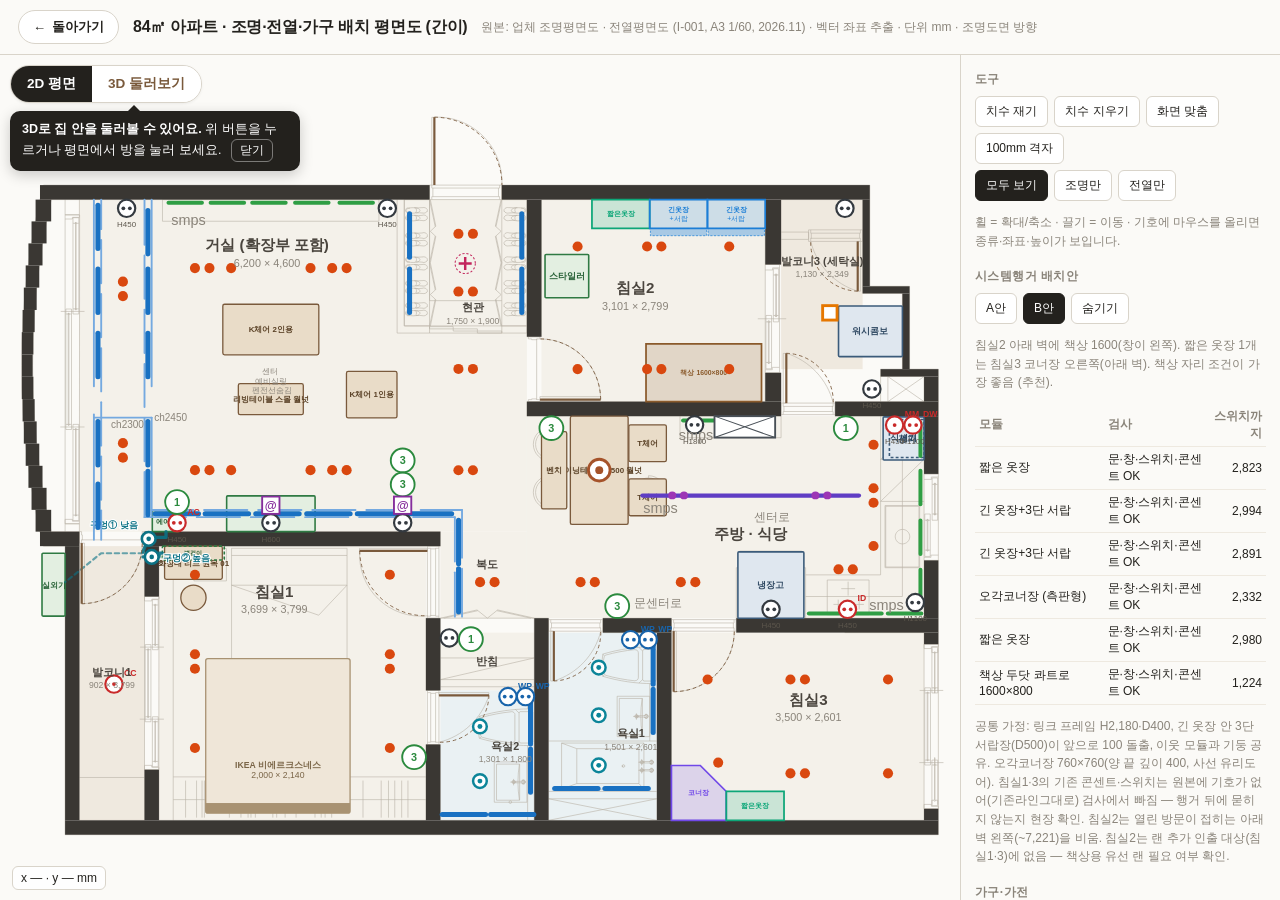
==== plan.html @ dcdd3ede "Add 3D view to the floor plan with clear entry points TEST=npm test on dev (131/131); headless deskt" ====
<!doctype html>
<html lang="ko">
<head>
<meta charset="utf-8">
<meta name="viewport" content="width=device-width,initial-scale=1">
<meta name="robots" content="noindex, nofollow, noarchive">
<title>84㎡ 아파트 · 조명·전열·가구 배치 평면도</title>
<style>
  :root{
    --ink:#23211d; --wall:#3a3733; --paper:#fbfaf7; --line:#d9d4ca; --muted:#8a847a;
    --oak:#7a5a3c; --accent:#c4562b;
    --c-DL51:#d9480f; --c-T3:#1971c2; --c-COB:#2f9e44; --c-WP75:#0c8599; --c-SPOT:#9c36b5;
    --c-RAIL:#5f3dc4; --c-D200:#e67700; --c-SENSOR:#c2255c; --c-PEND:#a5532a; --c-COVE:#74a9e0;
    --e-STD:#343a40; --e-DED:#c92a2a; --e-WP:#1864ab; --e-SW:#2b8a3e; --e-LAN:#862e9c; --e-PANEL:#495057;
  }
  *{box-sizing:border-box}
  html,body{margin:0;height:100%;background:var(--paper);color:var(--ink);
    font-family:-apple-system,BlinkMacSystemFont,"Apple SD Gothic Neo","Malgun Gothic","Noto Sans KR",sans-serif}
  .app{display:grid;grid-template-columns:1fr 320px;height:100vh}
  header{grid-column:1/-1;display:flex;align-items:baseline;gap:14px;padding:10px 18px;border-bottom:1px solid var(--line)}
  header h1{font-size:16px;margin:0;font-weight:700;letter-spacing:-.2px}
  header{align-items:center}
  .back-btn{flex:none;display:inline-flex;align-items:center;gap:6px;padding:7px 14px;border:1px solid var(--line);border-radius:999px;background:#fff;color:var(--ink);font-size:13px;font-weight:600;text-decoration:none;white-space:nowrap}
  .back-btn:hover,.back-btn:focus-visible{border-color:var(--oak);color:var(--oak)}
  header .sub{font-size:12px;color:var(--muted)}
  .app{grid-template-rows:auto 1fr}
  #stage{position:relative;overflow:hidden;cursor:grab;background:
    linear-gradient(var(--paper),var(--paper)) padding-box}
  #stage.measuring{cursor:crosshair}
  #stage.dragging{cursor:grabbing}
  svg{width:100%;height:100%;display:block;user-select:none}
  aside{border-left:1px solid var(--line);overflow:auto;padding:12px 14px 40px;font-size:13px}
  aside h2{font-size:12px;font-weight:700;color:var(--muted);letter-spacing:.4px;margin:18px 0 8px;text-transform:uppercase}
  aside h2:first-child{margin-top:4px}
  .row{display:flex;align-items:center;gap:8px;padding:4px 2px;border-radius:6px}
  .row:hover{background:#f1eee8}
  .row label{flex:1;display:flex;align-items:center;gap:8px;cursor:pointer}
  .row .n{font-variant-numeric:tabular-nums;color:var(--muted);font-size:12px}
  .sw{width:22px;height:14px;flex:none}
  .tools{display:flex;flex-wrap:wrap;gap:6px}
  button{font:inherit;font-size:12px;padding:6px 10px;border:1px solid var(--line);background:#fff;border-radius:6px;cursor:pointer;color:var(--ink)}
  button:hover{border-color:#bdb6a9}
  button.on{background:var(--ink);color:#fff;border-color:var(--ink)}
  .readout{position:absolute;left:12px;bottom:10px;font-size:12px;background:#ffffffd9;border:1px solid var(--line);border-radius:6px;padding:4px 8px;font-variant-numeric:tabular-nums;pointer-events:none}
  .tip{position:absolute;pointer-events:none;background:var(--ink);color:#fff;font-size:12px;padding:6px 8px;border-radius:6px;white-space:nowrap;transform:translate(12px,12px);display:none;line-height:1.45}
  table{width:100%;border-collapse:collapse;font-size:12px}
  td,th{padding:4px 4px;border-bottom:1px solid #eee9e0;text-align:left}
  th{color:var(--muted);font-weight:600}
  td.num,th.num{text-align:right;font-variant-numeric:tabular-nums}
  .warn{color:var(--accent)}
  .note{font-size:12px;color:var(--muted);line-height:1.55}
  aside a{color:var(--ink)}
  .room-row{cursor:pointer}
  .room-row.sel{background:#efe7dc}
  #roomInfo{font-size:12px;line-height:1.6;margin-top:6px}
  /* 2D / 3D 전환 */
  .stagebar{position:absolute;top:10px;left:10px;z-index:4;display:flex;gap:0;border:1px solid var(--line);border-radius:999px;overflow:hidden;background:#fff;box-shadow:0 1px 3px #0000000f}
  .stagebar button{border:0;border-radius:0;padding:9px 16px;font-size:13.5px;font-weight:700;background:#fff}
  .stagebar #m3d:not(.on){color:var(--oak)}
  .hint3d{position:absolute;top:56px;left:10px;z-index:4;max-width:290px;background:var(--ink);color:#fff;font-size:12.5px;line-height:1.5;padding:9px 12px;border-radius:10px;box-shadow:0 4px 14px #0003}
  .hint3d::before{content:'';position:absolute;top:-6px;left:118px;border:6px solid transparent;border-top:0;border-bottom-color:var(--ink)}
  .hint3d button{margin-left:6px;padding:2px 8px;font-size:11.5px;background:transparent;color:#fff;border-color:#ffffff66}
  .roomgo{position:absolute;z-index:4;transform:translate(-50%,-115%)}
  .roomgo button{padding:8px 14px;border-radius:999px;font-size:13px;font-weight:700;background:var(--ink);color:#fff;border-color:var(--ink);box-shadow:0 4px 12px #0003;white-space:nowrap}
  #stage.mode3d .hint3d,#stage.mode3d .roomgo{display:none}
  .stagebar button.on{background:var(--ink);color:#fff}
  #view3d{position:absolute;inset:0;display:none;background:#efece6;z-index:3}
  #stage.mode3d #view3d{display:block}
  #stage.mode3d .readout,#stage.mode3d .tip{display:none}
  #v3canvas{position:absolute;inset:0}
  #v3bar{position:absolute;top:10px;left:120px;right:10px;display:flex;flex-wrap:wrap;gap:5px;z-index:2}
  #v3bar button{border-radius:999px;background:#ffffffe6;font-weight:600}
  #v3bar button.on{background:var(--ink);color:#fff}
  #v3bar .sep{width:1px;background:var(--line);margin:0 3px}
  #v3cap{position:absolute;left:10px;bottom:10px;max-width:min(460px,60%);background:#ffffffe6;border:1px solid var(--line);border-radius:8px;padding:8px 10px;font-size:12px;line-height:1.5;z-index:2}
  #minimap{position:absolute;right:10px;bottom:10px;width:220px;height:166px;background:#fbfaf7f0;border:1px solid var(--line);border-radius:8px;cursor:crosshair;z-index:2;touch-action:none}
  #v3load{position:absolute;inset:0;display:flex;align-items:center;justify-content:center;font-size:14px;color:var(--muted)}
  #view3d.night #v3cap,#view3d.night #minimap{background:#2a2724e6;color:#eee;border-color:#3a3632}
  @media (max-width:820px){ #v3bar{left:10px;top:52px} #minimap{width:150px;height:113px} #v3cap{max-width:calc(100% - 180px)} }
  @media print{
    .app{display:block;height:auto} aside,.readout,.tip{display:none} #stage{height:95vh}
  }
  @media (max-width:820px){ .app{grid-template-columns:1fr;grid-template-rows:auto 62vh auto} aside{border-left:0;border-top:1px solid var(--line)} }
</style>
</head>
<body>
<div class="app">
  <header>
    <a id="backLink" class="back-btn" href="./work.html"><span aria-hidden="true">←</span> 돌아가기</a>
    <h1>84㎡ 아파트 · 조명·전열·가구 배치 평면도 (간이)</h1>
    <span class="sub">원본: 업체 조명평면도 · 전열평면도 (I-001, A3 1/60, 2026.11) · 벡터 좌표 추출 · 단위 mm · 조명도면 방향</span>
  </header>
  <div id="stage">
    <svg id="svg" xmlns="http://www.w3.org/2000/svg"></svg>
    <div class="readout" id="readout">x — · y — mm</div>
    <div class="tip" id="tip"></div>
    <div class="stagebar"><button id="m2d" class="on">2D 평면</button><button id="m3d">3D 둘러보기</button></div>
    <div class="hint3d" id="hint3d" hidden><b>3D로 집 안을 둘러볼 수 있어요.</b> 위 버튼을 누르거나 평면에서 방을 눌러 보세요. <button id="hint3dX" aria-label="안내 닫기">닫기</button></div>
    <div class="roomgo" id="roomGo" hidden></div>
    <div id="view3d"><div id="v3canvas"></div><div id="v3load">3D 모형을 불러오는 중…</div><div id="v3bar"></div><div id="v3cap"></div><canvas id="minimap" title="누르거나 끌면 그 자리 눈높이로 이동"></canvas></div>
  </div>
  <aside>
    <h2>도구</h2>
    <div class="tools">
      <button id="btnMeasure" title="두 점을 클릭하면 거리(mm)를 잽니다. Shift = 수평/수직 고정">치수 재기</button>
      <button id="btnClear">치수 지우기</button>
      <button id="btnFit">화면 맞춤</button>
      <button id="btnGrid">100mm 격자</button>
    </div>
    <div class="tools" style="margin-top:6px">
      <button id="vAll" class="on">모두 보기</button>
      <button id="vLight">조명만</button>
      <button id="vElec">전열만</button>
    </div>
    <p class="note">휠 = 확대/축소 · 끌기 = 이동 · 기호에 마우스를 올리면 종류·좌표·높이가 보입니다.</p>

    <h2>시스템행거 배치안</h2>
    <div class="tools" id="planBtns"></div>
    <p class="note" id="planSummary"></p>
    <table id="planTable"><thead><tr><th>모듈</th><th>검사</th><th class="num">스위치까지</th></tr></thead><tbody></tbody></table>
    <p class="note" id="planNote"></p>

    <h2>가구·가전</h2>
    <div id="objList"></div>
    <table id="appTable"><thead><tr><th>가전 (LG)</th><th class="num">W×D×H</th></tr></thead><tbody></tbody></table>
    <table id="furTable" style="margin-top:8px"><thead><tr><th>가구 (가리모쿠60)</th><th class="num">W×D×H</th></tr></thead><tbody></tbody></table>
    <p class="note" id="objNote"></p>

    <h2>조명 (평면에서 찾은 수)</h2>
    <div id="layerList"></div>

    <h2>전열 (평면에서 찾은 수)</h2>
    <div id="elecList"></div>
    <p class="note" id="elecNote"></p>

    <h2>도면 레이어</h2>
    <div id="baseList"></div>

    <h2>방 (실내 치수)</h2>
    <table id="roomTable"><thead><tr><th>방</th><th class="num">가로×세로</th><th class="num">조명</th><th class="num">콘센트</th></tr></thead><tbody></tbody></table>
    <div id="roomInfo" class="note">방 이름을 누르면 강조하고, 그 방의 조명·전열 목록을 보여줍니다.</div>

    <h2>범례 수량과 대조 · 조명</h2>
    <table id="cmpTable"><thead><tr><th>종류</th><th class="num">평면</th><th class="num">범례</th></tr></thead><tbody></tbody></table>
    <p class="note" id="cmpNote"></p>

    <h2>범례 수량과 대조 · 전열</h2>
    <table id="ecmpTable"><thead><tr><th>종류</th><th class="num">평면</th><th class="num">범례</th></tr></thead><tbody></tbody></table>
    <p class="note" id="ecmpNote"></p>

    <h2>참고</h2>
    <p class="note">
      벽·문·조명 위치는 원본 PDF의 벡터 좌표를 그대로 옮겼습니다(오차 ±10mm 수준).
      방 치수는 벽 안쪽 기준이며 도배·몰딩 두께는 빠져 있습니다. 현장 실측 전 참고용입니다.<br>
      거실 왼쪽 곡선은 기존 발코니 외곽선이고, 그 안쪽 직선이 11/6 교체한 일직선 이중창입니다.
      거실 창 쪽 두 겹 선은 커튼박스·간접조명 라인입니다.
    </p>
  </aside>
</div>

<script>
const DATA = {"walls":[[5852,-201,5098,201],[-546,-201,5397,201],[-607,0,216,302],[-663,302,208,305],[9502,0,219,899],[-706,607,195,305],[10851,0,99,1201],[-744,912,188,307],[10851,1201,650,99],[-770,1219,178,310],[-787,1529,167,307],[6200,0,201,1900],[-798,1836,160,310],[11402,1300,99,1049],[11100,2349,800,102],[-798,2146,150,308],[-798,2454,160,310],[11702,2451,198,348],[9502,2400,219,399],[10470,2799,1430,201],[6200,2799,3521,201],[-787,2764,167,309],[-770,3073,178,308],[-744,3381,188,307],[11702,3000,198,800],[-706,3688,195,305],[-663,3993,208,305],[-607,4298,216,302],[902,4600,4099,201],[-546,4600,546,201],[902,4801,200,698],[11702,4999,198,800],[9101,5799,2799,200],[7252,5799,950,200],[11702,5999,198,160],[4801,5799,200,1001],[11702,8440,198,160],[8001,5999,201,2601],[6302,5799,198,2801],[4801,7549,200,1051],[902,7899,200,701],[-198,4801,198,3799],[-198,8600,12098,199]],"doors":[{"hinge":[4918,-202],"p0":[5854,-202],"p3":[4918,-1142],"r":938,"leaf":[4918,-1142]},{"hinge":[6382,2770],"p0":[7221,2770],"p3":[6382,1930],"r":840,"leaf":[7221,2770]},{"hinge":[4821,4867],"p0":[3883,4867],"p3":[4821,5766],"r":918,"leaf":[3883,4867]},{"hinge":[8233,5978],"p0":[8233,6817],"p3":[9073,5978],"r":840,"leaf":[8233,6817]},{"hinge":[6573,5979],"p0":[6573,6669],"p3":[7223,5979],"r":670,"leaf":[6573,6669]},{"hinge":[4983,6868],"p0":[4983,7518],"p3":[5674,6868],"r":670,"leaf":[5674,6868]},{"hinge":[9794,2820],"p0":[10444,2820],"p3":[9794,2129],"r":670,"leaf":[9794,2129]},{"hinge":[32,4759],"p0":[32,5598],"p3":[871,4759],"r":839,"leaf":[32,5598]},{"hinge":[10783,579],"p0":[10132,579],"p3":[10783,1269],"r":670,"leaf":[10783,1269]}],"fixtures":[{"t":"T3","x":257,"y":4241,"o":"V","len":671,"room":"거실 (확장부 포함)"},{"t":"T3","x":257,"y":3375,"o":"V","len":671,"room":"거실 (확장부 포함)"},{"t":"T3","x":257,"y":2153,"o":"V","len":671,"room":"거실 (확장부 포함)"},{"t":"T3","x":257,"y":1262,"o":"V","len":671,"room":"거실 (확장부 포함)"},{"t":"T3","x":257,"y":378,"o":"V","len":671,"room":"거실 (확장부 포함)"},{"t":"COB","x":2626,"y":43,"o":"H","len":519,"room":"거실 (확장부 포함)"},{"t":"COB","x":3220,"y":43,"o":"H","len":519,"room":"거실 (확장부 포함)"},{"t":"COB","x":3835,"y":43,"o":"H","len":519,"room":"거실 (확장부 포함)"},{"t":"T3","x":4574,"y":1262,"o":"V","len":671,"room":"현관"},{"t":"T3","x":4574,"y":497,"o":"V","len":671,"room":"현관"},{"t":"T3","x":6129,"y":1262,"o":"V","len":671,"room":"현관"},{"t":"T3","x":6129,"y":497,"o":"V","len":671,"room":"현관"},{"t":"DL51","x":5452,"y":1274,"o":"","len":0,"room":"현관"},{"t":"DL51","x":5251,"y":1274,"o":"","len":0,"room":"현관"},{"t":"DL51","x":5452,"y":474,"o":"","len":0,"room":"현관"},{"t":"DL51","x":5251,"y":474,"o":"","len":0,"room":"현관"},{"t":"PEND","x":7202,"y":3748,"o":"","len":0,"room":"주방 · 식당"},{"t":"DL51","x":5752,"y":5300,"o":"","len":0,"room":"복도"},{"t":"DL51","x":5551,"y":5300,"o":"","len":0,"room":"복도"},{"t":"DL51","x":8533,"y":5300,"o":"","len":0,"room":"주방 · 식당"},{"t":"DL51","x":8332,"y":5300,"o":"","len":0,"room":"주방 · 식당"},{"t":"DL51","x":7141,"y":5300,"o":"","len":0,"room":"주방 · 식당"},{"t":"DL51","x":6943,"y":5300,"o":"","len":0,"room":"주방 · 식당"},{"t":"DL51","x":5452,"y":2346,"o":"","len":0,"room":"거실 (확장부 포함)"},{"t":"DL51","x":5251,"y":2346,"o":"","len":0,"room":"거실 (확장부 포함)"},{"t":"COB","x":8595,"y":3060,"o":"H","len":519,"room":"주방 · 식당"},{"t":"COB","x":9303,"y":3060,"o":"H","len":519,"room":"주방 · 식당"},{"t":"D200","x":10397,"y":1569,"o":"","len":0,"room":"발코니3 (세탁실)"},{"t":"COB","x":11652,"y":3988,"o":"V","len":519,"room":"주방 · 식당"},{"t":"COB","x":11652,"y":3320,"o":"V","len":519,"room":"주방 · 식당"},{"t":"COB","x":11652,"y":4677,"o":"V","len":519,"room":"주방 · 식당"},{"t":"COB","x":11652,"y":5359,"o":"V","len":519,"room":"주방 · 식당"},{"t":"COB","x":10338,"y":5735,"o":"H","len":519,"room":"주방 · 식당"},{"t":"COB","x":10883,"y":5735,"o":"H","len":519,"room":"주방 · 식당"},{"t":"COB","x":11432,"y":5735,"o":"H","len":519,"room":"주방 · 식당"},{"t":"SPOT","x":8213,"y":4098,"o":"","len":0,"room":"주방 · 식당"},{"t":"SPOT","x":8376,"y":4098,"o":"","len":0,"room":"주방 · 식당"},{"t":"SPOT","x":10197,"y":4098,"o":"","len":0,"room":"주방 · 식당"},{"t":"SPOT","x":10362,"y":4098,"o":"","len":0,"room":"주방 · 식당"},{"t":"DL51","x":11002,"y":4799,"o":"","len":0,"room":"주방 · 식당"},{"t":"DL51","x":11002,"y":4200,"o":"","len":0,"room":"주방 · 식당"},{"t":"DL51","x":11002,"y":3999,"o":"","len":0,"room":"주방 · 식당"},{"t":"DL51","x":11002,"y":3397,"o":"","len":0,"room":"주방 · 식당"},{"t":"DL51","x":10715,"y":5122,"o":"","len":0,"room":"주방 · 식당"},{"t":"DL51","x":10517,"y":5122,"o":"","len":0,"room":"주방 · 식당"},{"t":"SENSOR","x":5345,"y":885,"o":"","len":0,"room":"현관"},{"t":"DL51","x":5452,"y":3749,"o":"","len":0,"room":"거실 (확장부 포함)"},{"t":"DL51","x":5251,"y":3749,"o":"","len":0,"room":"거실 (확장부 포함)"},{"t":"DL51","x":6902,"y":649,"o":"","len":0,"room":"침실2"},{"t":"DL51","x":1601,"y":5198,"o":"","len":0,"room":"침실1"},{"t":"WP75","x":7195,"y":6483,"o":"","len":0,"room":"욕실1"},{"t":"WP75","x":7195,"y":7144,"o":"","len":0,"room":"욕실1"},{"t":"WP75","x":7195,"y":7838,"o":"","len":0,"room":"욕실1"},{"t":"T3","x":7949,"y":7083,"o":"V","len":671,"room":"욕실1"},{"t":"T3","x":7949,"y":6415,"o":"V","len":669,"room":"욕실1"},{"t":"T3","x":6885,"y":8158,"o":"H","len":671,"room":"욕실1"},{"t":"T3","x":7581,"y":8158,"o":"H","len":671,"room":"욕실1"},{"t":"T3","x":5327,"y":8519,"o":"H","len":671,"room":"욕실2"},{"t":"T3","x":5996,"y":8519,"o":"H","len":669,"room":"욕실2"},{"t":"WP75","x":5549,"y":7299,"o":"","len":0,"room":"욕실2"},{"t":"WP75","x":5549,"y":8056,"o":"","len":0,"room":"욕실2"},{"t":"T3","x":6250,"y":7911,"o":"V","len":671,"room":"욕실2"},{"t":"T3","x":6250,"y":7241,"o":"V","len":671,"room":"욕실2"},{"t":"DL51","x":1601,"y":7598,"o":"","len":0,"room":"침실1"},{"t":"DL51","x":1601,"y":6499,"o":"","len":0,"room":"침실1"},{"t":"DL51","x":1601,"y":6298,"o":"","len":0,"room":"침실1"},{"t":"DL51","x":4301,"y":6499,"o":"","len":0,"room":"침실1"},{"t":"DL51","x":4301,"y":6298,"o":"","len":0,"room":"침실1"},{"t":"DL51","x":4301,"y":5198,"o":"","len":0,"room":"침실1"},{"t":"DL51","x":4301,"y":7598,"o":"","len":0,"room":"침실1"},{"t":"DL51","x":603,"y":3575,"o":"","len":0,"room":"거실 (확장부 포함)"},{"t":"DL51","x":603,"y":3374,"o":"","len":0,"room":"거실 (확장부 포함)"},{"t":"DL51","x":603,"y":1137,"o":"","len":0,"room":"거실 (확장부 포함)"},{"t":"DL51","x":603,"y":1337,"o":"","len":0,"room":"거실 (확장부 포함)"},{"t":"T3","x":949,"y":3375,"o":"V","len":671,"room":"거실 (확장부 포함)"},{"t":"T3","x":949,"y":2153,"o":"V","len":671,"room":"거실 (확장부 포함)"},{"t":"T3","x":949,"y":1262,"o":"V","len":671,"room":"거실 (확장부 포함)"},{"t":"T3","x":2744,"y":4351,"o":"H","len":671,"room":"거실 (확장부 포함)"},{"t":"T3","x":3450,"y":4351,"o":"H","len":671,"room":"거실 (확장부 포함)"},{"t":"T3","x":2043,"y":4351,"o":"H","len":671,"room":"거실 (확장부 포함)"},{"t":"T3","x":1350,"y":4351,"o":"H","len":671,"room":"거실 (확장부 포함)"},{"t":"T3","x":4151,"y":4351,"o":"H","len":671,"room":"거실 (확장부 포함)"},{"t":"T3","x":4858,"y":4351,"o":"H","len":669,"room":"거실 (확장부 포함)"},{"t":"T3","x":5253,"y":5414,"o":"V","len":669,"room":"복도"},{"t":"T3","x":5253,"y":4744,"o":"V","len":671,"room":"복도"},{"t":"T3","x":949,"y":451,"o":"V","len":671,"room":"거실 (확장부 포함)"},{"t":"T3","x":949,"y":4065,"o":"V","len":669,"room":"거실 (확장부 포함)"},{"t":"DL51","x":1802,"y":3748,"o":"","len":0,"room":"거실 (확장부 포함)"},{"t":"DL51","x":9003,"y":649,"o":"","len":0,"room":"침실2"},{"t":"DL51","x":8063,"y":649,"o":"","len":0,"room":"침실2"},{"t":"DL51","x":7865,"y":649,"o":"","len":0,"room":"침실2"},{"t":"DL51","x":6902,"y":2348,"o":"","len":0,"room":"침실2"},{"t":"DL51","x":9003,"y":2348,"o":"","len":0,"room":"침실2"},{"t":"DL51","x":8063,"y":2348,"o":"","len":0,"room":"침실2"},{"t":"DL51","x":7865,"y":2348,"o":"","len":0,"room":"침실2"},{"t":"COB","x":2050,"y":43,"o":"H","len":519,"room":"거실 (확장부 포함)"},{"t":"COB","x":1466,"y":43,"o":"H","len":519,"room":"거실 (확장부 포함)"},{"t":"DL51","x":11203,"y":6648,"o":"","len":0,"room":"침실3"},{"t":"DL51","x":10052,"y":6648,"o":"","len":0,"room":"침실3"},{"t":"DL51","x":9851,"y":6648,"o":"","len":0,"room":"침실3"},{"t":"DL51","x":11203,"y":7949,"o":"","len":0,"room":"침실3"},{"t":"DL51","x":10052,"y":7949,"o":"","len":0,"room":"침실3"},{"t":"DL51","x":9851,"y":7949,"o":"","len":0,"room":"침실3"},{"t":"DL51","x":8703,"y":6648,"o":"","len":0,"room":"침실3"},{"t":"DL51","x":8850,"y":7800,"o":"","len":0,"memo":"코너장(H2,180)이 빛을 가려 업체가 앞으로 빼기로 함 (11/10). 원래 위치 x 8,703 · y 7,949, 새 위치는 대략","room":"침실3"},{"t":"DL51","x":2102,"y":3748,"o":"","len":0,"room":"거실 (확장부 포함)"},{"t":"DL51","x":1601,"y":3748,"o":"","len":0,"room":"거실 (확장부 포함)"},{"t":"DL51","x":3502,"y":3748,"o":"","len":0,"room":"거실 (확장부 포함)"},{"t":"DL51","x":3202,"y":3748,"o":"","len":0,"room":"거실 (확장부 포함)"},{"t":"DL51","x":3702,"y":3748,"o":"","len":0,"room":"거실 (확장부 포함)"},{"t":"DL51","x":1802,"y":949,"o":"","len":0,"room":"거실 (확장부 포함)"},{"t":"DL51","x":2102,"y":949,"o":"","len":0,"room":"거실 (확장부 포함)"},{"t":"DL51","x":1601,"y":949,"o":"","len":0,"room":"거실 (확장부 포함)"},{"t":"DL51","x":3502,"y":949,"o":"","len":0,"room":"거실 (확장부 포함)"},{"t":"DL51","x":3202,"y":949,"o":"","len":0,"room":"거실 (확장부 포함)"},{"t":"DL51","x":3702,"y":949,"o":"","len":0,"room":"거실 (확장부 포함)"}],"lines72":[[201,0,201,2586],[201,2977,201,4714],[302,0,302,409],[302,559,302,1158],[302,1308,302,1908],[302,2057,302,2657],[302,2807,302,3409],[302,3559,302,4158],[302,4308,302,4714],[10800,4125,7800,4125],[10800,4074,7800,4074],[5202,4399,4625,4399],[4475,4399,3876,4399],[3726,4399,3127,4399],[2977,4399,2375,4399],[2225,4399,1626,4399],[1476,4399,902,4399],[5301,4300,4727,4300],[4577,4300,3975,4300],[3825,4300,3226,4300],[3076,4300,2476,4300],[2327,4300,1727,4300],[1577,4300,1001,4300],[5202,4399,5202,5014],[5202,5164,5202,5778],[5301,4300,5301,4963],[5301,5113,5301,5778],[902,4399,902,3774],[902,3625,902,3025],[902,2875,902,2276],[902,2126,902,1524],[902,1374,902,775],[902,625,902,0],[1001,4399,1001,3020],[1001,2586,1001,0],[201,3020,1001,3020]],"ref":["M4851 1400L5852 1400","M10950 0L9721 0","M9502 0L6401 0","M6200 0L5852 0","M4851 0L-546 0","M0 211L-198 211","M10102 450L9721 450","M10102 551L9721 551","M11501 1201L10950 1201","M10950 -201L5852 -201","M4851 -201L-498 -201","M5001 4600L902 4600","M0 4600L-546 4600","M0 4491L-198 4491","M5001 4801L1102 4801","M0 4801L-498 4801","M4801 5799L5001 5799","M11702 5799L9101 5799","M11402 5499L10061 5499","M11100 5199L10061 5199","M10061 5100L9101 5100","M10008 4869L9149 4869","M10940 5270L10361 5270","M10940 5751L10361 5751","M8202 5799L7252 5799","M6500 5799L6302 5799","M11702 5999L10602 5999","M11702 6159L11900 6159","M8001 5999L7252 5999","M11702 8600L8202 8600","M8001 8600L6500 8600","M6302 8600L5001 8600","M4801 8600L1102 8600","M4801 7998L1300 7998","M902 8600L0 8600","M11702 8440L11900 8440","M8001 8301L6500 8301","M8001 8199L6500 8199","M7821 8169L6680 8169","M8001 7501L6500 7501","M7821 7529L6680 7529","M6302 6650L5001 6650","M6302 6350L5001 6350","M6302 6749L5001 6749","M9502 2400L9721 2400","M9502 899L9721 899","M11702 2799L10470 2799","M9502 2799L6200 2799","M6401 1900L6200 1900","M11702 3000L10470 3000","M11702 3599L11100 3599","M11702 4181L11100 4181","M11641 4239L11161 4239","M11631 4249L11171 4249","M11641 5100L11161 5100","M11631 5090L11171 5090","M11702 3800L11900 3800","M11702 4999L11900 4999","M9721 3000L6200 3000","M7602 4501L6802 4501","M9721 3299L8321 3299","M11702 2451L11100 2451","M11900 2349L11100 2349","M11402 1300L10851 1300","M11900 8799L-198 8799M-198 8799L-198 4801","M0 4600L0 8600","M0 0L0 211","M0 4491L0 4600","M1102 4801L1102 5499","M1300 4801L1300 8600","M1102 7899L1102 8600","M-198 0L-198 211","M902 4600L902 5499","M902 7899L902 8600","M4801 5799L4801 6800","M4801 7549L4801 8600","M5001 4600L5001 4801","M5001 5799L5001 6800","M5001 7549L5001 8600","M6302 5799L6302 8600","M6210 6749L6210 7056","M6210 7564L6210 8600","M6500 5799L6500 8600","M6680 7529L6680 8169","M7252 5799L7252 5999","M8001 5999L8001 8600","M7821 7529L7821 8169","M7902 5999L7902 6198","M7902 6706L7902 7501","M8202 5799L8202 8600","M9101 5799L9101 5999","M11702 2451L11702 2799","M11702 3000L11702 3800","M11402 3000L11402 5499","M11702 4999L11702 5799","M11100 3000L11100 5199","M11161 4239L11161 5100","M11171 4249L11171 5090","M11641 4239L11641 5100","M11631 4249L11631 5090","M11702 5999L11702 6159","M11702 8440L11702 8600","M11900 2349L11900 3800","M11900 4999L11900 6159","M11900 8440L11900 8799","M11100 2349L11100 2451","M10851 1300L10851 0","M10950 1201L10950 0","M9721 0L9721 899","M9721 2400L9721 3000","M10470 2799L10470 3000","M6200 0L6200 1900","M6200 2799L6200 3000","M6401 0L6401 1900","M9502 0L9502 899","M9502 2400L9502 2799","M-498 -201L-569 107M-569 107L-630 417M-630 417L-681 729M-681 729L-724 1041M-724 1041L-757 1354M-757 1354L-780 1669M-780 1669L-795 1984M-795 1984L-798 2301M-798 2301L-795 2616M-795 2616L-780 2931M-780 2931L-757 3246M-757 3246L-724 3559M-724 3559L-681 3871M-681 3871L-630 4183M-630 4183L-569 4493M-569 4493L-498 4801","M-391 0L-460 325M-460 325L-518 650M-518 650L-564 978M-564 978L-602 1308M-602 1308L-627 1638M-627 1638L-643 1968M-643 1968L-648 2301M-648 2301L-643 2631M-643 2631L-627 2962M-627 2962L-602 3292M-602 3292L-564 3622M-564 3622L-518 3950M-518 3950L-460 4275M-460 4275L-391 4600","M11501 2349L11501 1201","M11402 2349L11402 1300","M10950 0L10950 -201","M5001 6800L4801 6800","M5001 7549L4801 7549","M1102 5499L902 5499","M1102 7899L902 7899","M5852 -201L5852 0","M4851 -201L4851 0M4851 0L4851 1400","M4501 0L4501 1750","M4402 0L4402 1849","M4851 -201L4882 -201M4882 -201L4882 -160M4882 -160L4897 -160M4897 -160L4897 -41M4897 -41L4882 -41M4882 -41L4882 0M4882 0L4851 0M4851 0L4851 -201","M5852 -201L5822 -201M5822 -201L5822 -160M5822 -160L5806 -160M5806 -160L5806 -41M5806 -41L5822 -41M5822 -41L5822 0M5822 0L5852 0M5852 0L5852 -201","M4897 -41L5806 -41","M4897 -160L5806 -160","M4915 -201L5822 -201","M4882 0L5822 0","M4882 -1140L4915 -1140L4915 -201L4882 -201Z","M5854 -202C5866 -454 5772 -700 5594 -879M5594 -879C5416 -1058 5171 -1154 4918 -1142","M6335 1930L6335 2771","M7221 2771L7221 2730L6380 2730L6380 2771Z","M7221 2770C7221 2306 6845 1930 6382 1930","M6220 2799L6380 2799M6380 2799L6380 2771M6380 2771L6335 2771M6335 2771L6335 2761M6335 2761L6266 2761M6266 2761L6266 2771M6266 2771L6220 2771M6220 2771L6220 2799","M6220 1900L6380 1900M6380 1900L6380 1930M6380 1930L6335 1930M6335 1930L6335 1941M6335 1941L6266 1941M6266 1941L6266 1930M6266 1930L6220 1930M6220 1930L6220 1900","M4867 5771L4867 4839","M3881 4831L3881 4869L4821 4869L4821 4831Z","M3883 4867C3867 5117 3962 5362 4143 5535M4143 5535C4324 5708 4572 5793 4821 5766","M4981 4801L4821 4801M4821 4801L4821 4831M4821 4831L4867 4831M4867 4831L4867 4839M4867 4839L4935 4839M4935 4839L4935 4831M4935 4831L4981 4831M4981 4831L4981 4801","M4981 5799L4821 5799M4821 5799L4821 5771M4821 5771L4867 5771M4867 5771L4867 5761M4867 5761L4935 5761M4935 5761L4935 5771M4935 5771L4981 5771M4981 5771L4981 5799","M4935 4834L4935 5761","M4981 4831L4981 5771","M4821 4831L4821 5771","M9070 5933L8232 5933","M8232 6820L8270 6820L8270 5979L8232 5979Z","M8233 6817C8697 6817 9073 6442 9073 5978","M8202 5819L8202 5979M8202 5979L8232 5979M8232 5979L8232 5933M8232 5933L8240 5933M8240 5933L8240 5865M8240 5865L8232 5865M8232 5865L8232 5819M8232 5819L8202 5819","M9101 5819L9101 5979M9101 5979L9070 5979M9070 5979L9070 5933M9070 5933L9060 5933M9060 5933L9060 5865M9060 5865L9070 5865M9070 5865L9070 5819M9070 5819L9101 5819","M9060 5865L8240 5865","M8232 5819L9070 5819","M8232 5979L9070 5979","M7221 5933L6541 5933","M6530 6670L6571 6670L6571 5979L6530 5979Z","M6573 6669C6896 6569 7142 6307 7223 5979","M6500 5819L6500 5979M6500 5979L6530 5979M6530 5979L6530 5933M6530 5933L6541 5933M6541 5933L6541 5865M6541 5865L6530 5865M6530 5865L6530 5819M6530 5819L6500 5819","M7252 5819L7252 5979M7252 5979L7221 5979M7221 5979L7221 5933M7221 5933L7211 5933M7211 5933L7211 5865M7211 5865L7221 5865M7221 5865L7221 5819M7221 5819L7252 5819","M7211 5865L6541 5865","M6530 5819L7221 5819","M6530 5979L7221 5979","M4935 7518L4935 6840","M5672 6830L5672 6871L4981 6871L4981 6830Z","M4983 7518C5311 7437 5573 7190 5674 6868","M4821 6800L4981 6800M4981 6800L4981 6830M4981 6830L4935 6830M4935 6830L4935 6840M4935 6840L4867 6840M4867 6840L4867 6830M4867 6830L4821 6830M4821 6830L4821 6800","M4821 7549L4981 7549M4981 7549L4981 7518M4981 7518L4935 7518M4935 7518L4935 7511M4935 7511L4867 7511M4867 7511L4867 7518M4867 7518L4821 7518M4821 7518L4821 7549","M4867 7511L4867 6840","M4821 6830L4821 7518","M4981 6830L4981 7518","M10442 2865L9761 2865","M9751 2131L9792 2131L9792 2819L9751 2819Z","M10444 2820C10363 2492 10116 2230 9794 2129","M9721 2979L9721 2819M9721 2819L9751 2819M9751 2819L9751 2865M9751 2865L9761 2865M9761 2865L9761 2936M9761 2936L9751 2936M9751 2936L9751 2979M9751 2979L9721 2979","M10470 2979L10470 2819M10470 2819L10442 2819M10442 2819L10442 2865M10442 2865L10432 2865M10432 2865L10432 2936M10432 2936L10442 2936M10442 2936L10442 2979M10442 2979L10470 2979","M10432 2936L9761 2936","M9751 2979L10442 2979","M9751 2819L10442 2819","M-198 4491L-198 4600","M836 7198L1171 7198","M841 6200L1171 6200","M1092 5616L1092 6170","M1011 5616L1011 6170","M902 5499L902 7899","M1062 6165L1059 6159M1059 6159L1057 6157M1057 6157L1054 6157","M1039 6165L1041 6159M1041 6159L1044 6157M1044 6157L1046 6157","M1039 5616L1041 5624M1041 5624L1044 5624M1044 5624L1046 5624","M1062 5616L1059 5624M1059 5624L1057 5624M1057 5624L1054 5624","M1046 5611L1054 5611","M1092 7234L1092 7783","M1011 7234L1011 7783","M991 6236L991 7165","M912 6236L912 7165","M1102 5499L1100 7899","M1062 7783L1059 7777M1059 7777L1057 7775M1057 7775L1054 7775","M1039 7783L1041 7777M1041 7777L1044 7775M1044 7775L1046 7775","M1039 7234L1041 7239M1041 7239L1044 7242M1044 7242L1046 7242","M1062 7234L1059 7239M1059 7239L1057 7242M1057 7242L1054 7242","M940 7165L942 7158M942 7158L947 7158","M963 7165L960 7158M960 7158L958 7158M958 7158L955 7158","M963 6236L960 6241M960 6241L958 6241M958 6241L955 6243","M940 6236L942 6241M942 6241L947 6243","M902 7899L1100 7899M1100 7899L1100 7864M1100 7864L1003 7864M1003 7864L1003 7838M1003 7838L902 7838M902 7838L902 7899","M1062 7783L1092 7783M1092 7783L1092 7859M1092 7859L1011 7859M1011 7859L1011 7783M1011 7783L1041 7783M1041 7783L1044 7793M1044 7793L1057 7793M1057 7793L1062 7783","M1046 7790L1054 7790L1054 7226L1046 7226Z","M1041 7234L1044 7224M1044 7224L1057 7224M1057 7224L1062 7234M1062 7234L1092 7234M1092 7234L1092 7165M1092 7165L1011 7165M1011 7165L1011 7234M1011 7234L1041 7234","M958 7175L945 7175M945 7175L940 7165M940 7165L912 7165M912 7165L912 7234M912 7234L991 7234M991 7234L991 7165M991 7165L960 7165M960 7165L958 7175","M947 6228L955 6228L955 7170L947 7170Z","M960 6236L991 6236M991 6236L991 6165M991 6165L912 6165M912 6165L912 6236M912 6236L940 6236M940 6236L945 6223M945 6223L958 6223M958 6223L960 6236","M1057 6175L1062 6165M1062 6165L1092 6165M1092 6165L1092 6236M1092 6236L1011 6236M1011 6236L1011 6165M1011 6165L1041 6165M1041 6165L1044 6175M1044 6175L1057 6175","M1046 5611L1046 6175M1046 6175L1054 6175M1054 6175L1054 5611","M1062 5616L1092 5616M1092 5616L1092 5542M1092 5542L1011 5542M1011 5542L1011 5616M1011 5616L1041 5616M1041 5616L1044 5606M1044 5606L1057 5606M1057 5606L1062 5616","M902 5499L1102 5499M1102 5499L1102 5535M1102 5535L1003 5535M1003 5535L1003 5560M1003 5560L998 5560M998 5560L902 5560M902 5560L902 5499","M-264 3150L71 3150","M-259 1549L71 1549","M-8 328L-8 1514","M-89 328L-89 1514","M-198 269L-198 4491","M-38 1514L-41 1509M-41 1509L-43 1509M-43 1509L-46 1506","M-61 1514L-58 1509M-58 1509L-56 1509M-56 1509L-53 1506","M-61 328L-58 333M-58 333L-56 335M-56 335L-53 335","M-38 328L-41 333M-41 333L-43 335M-43 335L-46 335","M-53 320L-46 320","M-8 3185L-8 4371","M-89 3185L-89 4371","M-109 1585L-109 3114","M-188 1585L-188 3114","M3 211L0 4455","M-38 4371L-41 4366M-41 4366L-43 4366M-43 4366L-46 4364","M-61 4371L-58 4366M-58 4366L-56 4366M-56 4366L-53 4364","M-61 3185L-58 3190M-58 3190L-56 3190M-56 3190L-53 3193","M-38 3185L-41 3190M-41 3190L-43 3190M-43 3190L-46 3193","M-160 3114L-157 3109M-157 3109L-155 3106","M-137 3114L-140 3109M-140 3109L-142 3109M-142 3109L-145 3106","M-137 1585L-140 1590M-140 1590L-142 1593M-142 1593L-145 1593","M-160 1585L-157 1590M-157 1590L-157 1593M-157 1593L-155 1593","M-198 4491L0 4491M0 4491L0 4455M0 4455L-97 4455M-97 4455L-97 4430M-97 4430L-198 4430M-198 4430L-198 4491","M-38 4371L-8 4371M-8 4371L-8 4448M-8 4448L-89 4448M-89 4448L-89 4371M-89 4371L-58 4371M-58 4371L-56 4384M-56 4384L-43 4384M-43 4384L-38 4371","M-53 4379L-46 4379L-46 3178L-53 3178Z","M-58 3185L-56 3172M-56 3172L-43 3172M-43 3172L-38 3185M-38 3185L-8 3185M-8 3185L-8 3114M-8 3114L-89 3114M-89 3114L-89 3185M-89 3185L-58 3185","M-142 3127L-155 3127M-155 3127L-160 3114M-160 3114L-188 3114M-188 3114L-188 3185M-188 3185L-109 3185M-109 3185L-109 3114M-109 3114L-140 3114M-140 3114L-142 3127","M-155 1577L-145 1577L-145 3122L-155 3122Z","M-140 1585L-109 1585M-109 1585L-109 1516M-109 1516L-188 1516M-188 1516L-188 1585M-188 1585L-160 1585M-160 1585L-155 1575M-155 1575L-142 1575M-142 1575L-140 1585","M-43 1527L-38 1514M-38 1514L-8 1514M-8 1514L-8 1585M-8 1585L-89 1585M-89 1585L-89 1514M-89 1514L-58 1514M-58 1514L-56 1527M-56 1527L-43 1527","M-53 320L-53 1521M-53 1521L-46 1521M-46 1521L-46 320","M-38 328L-8 328M-8 328L-8 251M-8 251L-89 251M-89 251L-89 328M-89 328L-58 328M-58 328L-56 317M-56 317L-43 317M-43 317L-38 328","M-198 211L0 211M0 211L0 246M0 246L-97 246M-97 246L-97 269M-97 269L-102 269M-102 269L-198 269M-198 269L-198 211","M11636 7800L11971 7800","M11641 6800L11968 6800","M11892 6218L11892 6769","M11811 6218L11811 6769","M11702 6159L11702 8440","M11862 6764L11859 6759M11859 6759L11857 6759M11857 6759L11854 6756","M11839 6764L11841 6759M11841 6759L11844 6759M11844 6759L11847 6756","M11839 6276L11841 6281M11841 6281L11844 6284M11844 6284L11847 6284","M11862 6276L11859 6281M11859 6281L11857 6284M11857 6284L11854 6284","M11847 6271L11854 6271","M11892 7833L11892 8382","M11811 7833L11811 8382","M11791 6835L11791 7765","M11712 6835L11712 7765","M11900 6159L11900 8440","M11862 8321L11859 8316M11859 8316L11857 8316M11857 8316L11854 8313","M11839 8321L11841 8316M11841 8316L11844 8316M11844 8316L11847 8313","M11839 7833L11841 7838M11841 7838L11844 7841M11844 7841L11847 7841","M11862 7833L11859 7838M11859 7838L11857 7841M11857 7841L11854 7841","M11737 7765L11742 7760M11742 7760L11742 7757M11742 7757L11745 7757","M11763 7765L11760 7760M11760 7760L11758 7757M11758 7757L11755 7757","M11763 6835L11760 6840M11760 6840L11758 6840M11758 6840L11755 6843","M11737 6835L11742 6840M11742 6840L11745 6843","M11702 8440L11900 8440M11900 8440L11900 8405M11900 8405L11803 8405M11803 8405L11803 8379M11803 8379L11702 8379M11702 8379L11702 8440","M11862 8321L11892 8321M11892 8321L11892 8397M11892 8397L11811 8397M11811 8397L11811 8321M11811 8321L11841 8321M11841 8321L11844 8334M11844 8334L11857 8334M11857 8334L11862 8321","M11847 8313L11854 8313L11854 7732L11847 7732Z","M11841 7833L11844 7823M11844 7823L11857 7823M11857 7823L11862 7833M11862 7833L11892 7833M11892 7833L11892 7765M11892 7765L11811 7765M11811 7765L11811 7833M11811 7833L11841 7833","M11758 7775L11745 7775M11745 7775L11740 7765M11740 7765L11712 7765M11712 7765L11712 7833M11712 7833L11791 7833M11791 7833L11791 7765M11791 7765L11760 7765M11760 7765L11758 7775","M11745 6828L11755 6828L11755 7770L11745 7770Z","M11760 6835L11791 6835M11791 6835L11791 6764M11791 6764L11712 6764M11712 6764L11712 6835M11712 6835L11740 6835M11740 6835L11745 6822M11745 6822L11758 6822M11758 6822L11760 6835","M11857 6777L11862 6764M11862 6764L11892 6764M11892 6764L11892 6835M11892 6835L11811 6835M11811 6835L11811 6764M11811 6764L11841 6764M11841 6764L11844 6777M11844 6777L11857 6777","M11847 6271L11847 6835M11847 6835L11854 6835M11854 6835L11854 6271","M11862 6276L11892 6276M11892 6276L11892 6200M11892 6200L11811 6200M11811 6200L11811 6276M11811 6276L11841 6276M11841 6276L11844 6266M11844 6266L11857 6266M11857 6266L11862 6276","M11702 6159L11900 6159M11900 6159L11900 6195M11900 6195L11803 6195M11803 6195L11803 6220M11803 6220L11798 6220M11798 6220L11702 6220M11702 6220L11702 6159","M11798 3876L11803 3876","M11864 3945L11862 3950M11862 3950L11859 3952M11859 3952L11857 3952","M11836 3945L11839 3950M11839 3950L11841 3952M11841 3952L11847 3952","M11836 4356L11839 4348M11839 4348L11841 4348M11841 4348L11847 4346","M11864 4356L11862 4348M11862 4348L11859 4348M11859 4348L11857 4346","M11735 4442L11740 4450M11740 4450L11742 4453M11742 4453L11745 4453","M11765 4442L11760 4450M11760 4450L11758 4453M11758 4453L11755 4453","M11765 4856L11760 4849M11760 4849L11758 4849M11758 4849L11755 4846","M11735 4856L11740 4849M11740 4849L11742 4849M11742 4849L11745 4846","M11900 3843L11900 4925","M11890 3945L11890 4356","M11814 3945L11814 4356","M11788 4442L11788 4856","M11712 4442L11712 4856","M11864 3945L11890 3945M11890 3945L11890 3856M11890 3856L11814 3856M11814 3856L11814 3945M11814 3945L11839 3945M11839 3945L11844 3929M11844 3929L11859 3929M11859 3929L11864 3945","M11864 4356L11890 4356M11890 4356L11890 4442M11890 4442L11814 4442M11814 4442L11814 4356M11814 4356L11839 4356M11839 4356L11844 4369M11844 4369L11859 4369M11859 4369L11864 4356","M11857 4364L11847 4364L11847 3934L11857 3934ZM11857 4364L11847 4364","M11737 4442L11712 4442M11712 4442L11712 4356M11712 4356L11788 4356M11788 4356L11788 4442M11788 4442L11763 4442M11763 4442L11758 4430M11758 4430L11742 4430M11742 4430L11737 4442","M11758 4869L11763 4856M11763 4856L11788 4856M11788 4856L11788 4943M11788 4943L11712 4943M11712 4943L11712 4856M11712 4856L11737 4856M11737 4856L11742 4869M11742 4869L11758 4869","M11755 4435L11755 4864L11745 4864L11745 4435Z","M11900 3800L11900 3843M11900 3843L11803 3843M11803 3843L11803 3876M11803 3876L11702 3876M11702 3876L11702 3800M11702 3800L11900 3800","M11900 4999L11900 4925M11900 4925L11803 4925M11803 4925L11798 4925M11798 4925L11798 4956M11798 4956L11702 4956M11702 4956L11702 4999M11702 4999L11900 4999","M11702 3876L11702 4956","M9599 975L9604 975","M9665 1044L9662 1052M9662 1052L9660 1052M9660 1052L9657 1054","M9637 1044L9639 1052M9639 1052L9642 1052M9642 1052L9647 1054","M9637 1605L9639 1600M9639 1600L9642 1598M9642 1598L9647 1598","M9665 1605L9662 1600M9662 1600L9660 1598M9660 1598L9657 1598","M9535 1694L9540 1702M9540 1702L9543 1702M9543 1702L9545 1704","M9566 1694L9561 1702M9561 1702L9558 1702M9558 1702L9555 1704","M9566 2256L9561 2250M9561 2250L9558 2248M9558 2248L9555 2248","M9535 2256L9540 2250M9540 2250L9543 2248M9543 2248L9545 2248","M9700 945L9700 2324","M9688 1044L9688 1605","M9614 1044L9614 1605","M9589 1694L9589 2256","M9512 1694L9512 2256","M9792 1651L9398 1651","M9665 1044L9688 1044M9688 1044L9688 958M9688 958L9614 958M9614 958L9614 1044M9614 1044L9639 1044M9639 1044L9642 1031M9642 1031L9660 1031M9660 1031L9665 1044","M9665 1605L9688 1605M9688 1605L9688 1694M9688 1694L9614 1694M9614 1694L9614 1605M9614 1605L9639 1605M9639 1605L9642 1621M9642 1621L9660 1621M9660 1621L9665 1605","M9657 1615L9647 1615L9647 1036L9657 1036ZM9657 1615L9647 1615","M9538 1694L9512 1694M9512 1694L9512 1605M9512 1605L9589 1605M9589 1605L9589 1694M9589 1694L9563 1694M9563 1694L9558 1679M9558 1679L9543 1679M9543 1679L9538 1694","M9558 2271L9563 2256M9563 2256L9589 2256M9589 2256L9589 2344M9589 2344L9512 2344M9512 2344L9512 2256M9512 2256L9538 2256M9538 2256L9543 2271M9543 2271L9558 2271","M9555 1687L9555 2266L9545 2266L9545 1687Z","M9700 899L9700 945M9700 945L9604 945M9604 945L9604 975M9604 975L9502 975M9502 975L9502 899M9502 899L9700 899","M9700 2400L9700 2324M9700 2324L9604 2324M9604 2324L9599 2324M9599 2324L9599 2357M9599 2357L9502 2357M9502 2357L9502 2400M9502 2400L9700 2400","M9502 975L9502 2357","M8001 8301L6500 8600","M6500 8301L8001 8600","M11100 2451L11100 2799","M11702 2799L11201 2451M11201 2451L11201 2799M11201 2799L11702 2451","M871 4714L30 4714","M30 5601L71 5601L71 4760L30 4760Z","M32 5598C495 5598 871 5222 871 4759","M0 4600L0 4760M0 4760L30 4760M30 4760L30 4714M30 4714L41 4714M41 4714L41 4646M41 4646L30 4646M30 4646L30 4600M30 4600L0 4600","M902 4600L902 4760M902 4760L871 4760M871 4760L871 4714M871 4714L861 4714M861 4714L861 4646M861 4646L871 4646M871 4646L871 4600M871 4600L902 4600","M10102 450L10102 551","M10132 536L10810 536","M10820 1270L10780 1270L10780 579L10820 579Z","M10132 579C10214 907 10460 1169 10783 1269","M10851 419L10851 579M10851 579L10820 579M10820 579L10820 536M10820 536L10810 536M10810 536L10810 465M10810 465L10820 465M10820 465L10820 419M10820 419L10851 419","M10102 419L10102 579M10102 579L10132 579M10132 579L10132 536M10132 536L10140 536M10140 536L10140 465M10140 465L10132 465M10132 465L10132 419M10132 419L10102 419","M10140 465L10810 465","M10820 419L10132 419","M10820 579L10132 579","M4402 1849L4851 1849","M5852 1849L6200 1849","M4501 1750L4851 1750","M5852 1849L5852 1750M5852 1750L6200 1750M6200 1750L6200 1849","M4851 1750L4851 1849","M5852 1750L6200 1750L6200 0L5852 0Z","M4851 1750L4501 1750L4501 0L4851 0Z","M5852 1849L4851 1849","M5852 1750L4851 1750","M5852 1821L5514 1821L5514 1849L5852 1849Z","M5514 1791L5179 1791L5179 1821L5514 1821Z","M5179 1760L4851 1760L4851 1791L5179 1791Z","M5842 0L5763 368","M5852 0L5771 376","M5763 368L5842 439","M5842 876L5763 511","M5852 876L5771 503","M5763 511L5842 439","M5842 876L5763 1245","M5852 876L5771 1252","M5763 1245L5842 1316","M5842 1755L5763 1387","M5852 1755L5771 1379","M5763 1387L5842 1316","M4862 0L4938 368","M4851 0L4930 376","M4938 368L4862 439","M4862 876L4938 511","M4851 876L4930 503","M4938 511L4862 439","M4862 876L4938 1245","M4851 876L4930 1252","M4938 1245L4862 1316","M4862 1755L4938 1387","M4851 1755L4930 1379","M4938 1387L4862 1316","M5984 150L5987 160M5987 160L5992 168M5992 168L6002 173M6002 173L6015 178M6015 178L6045 185M6045 185L6078 188M6078 188L6114 185M6114 185L6144 178M6144 178L6157 173M6157 173L6167 168M6167 168L6172 160M6172 160L6175 150M6175 150L6172 142M6172 142L6167 135M6167 135L6157 127M6157 127L6144 122M6144 122L6114 114M6114 114L6078 112M6078 112L6045 114M6045 114L6015 122M6015 122L6002 127M6002 127L5992 135M5992 135L5987 142M5987 142L5984 150","M5949 111C5924 105 5899 115 5884 135","M5884 162C5899 182 5924 192 5949 186","M5950 111C5989 115 6028 115 6068 112","M6041 184C6011 182 5980 183 5950 186","M5886 136C5880 148 5883 162 5893 170","M6121 117L6165 117","M6126 185L6165 185","M6166 182C6179 176 6187 163 6187 149M6187 149C6187 134 6179 121 6166 115","M6053 113C6040 120 6032 134 6033 149M6033 149C6033 163 6040 177 6053 184","M5984 257L5987 264M5987 264L5992 272M5992 272L6002 279M6002 279L6015 284M6015 284L6045 292M6045 292L6078 295M6078 295L6114 292M6114 292L6144 284M6144 284L6157 279M6157 279L6167 272M6167 272L6172 264M6172 264L6175 257M6175 257L6172 246M6172 246L6167 239M6167 239L6157 234M6157 234L6144 229M6144 229L6114 221M6114 221L6078 218M6078 218L6045 221M6045 221L6015 229M6015 229L6002 234M6002 234L5992 239M5992 239L5987 246M5987 246L5984 257","M5949 215C5924 209 5899 219 5884 240","M5884 266C5899 286 5924 296 5949 291","M5950 218C5989 222 6028 222 6068 218","M6041 288C6011 286 5980 287 5950 290","M5886 240C5880 252 5883 266 5893 274","M6121 221L6165 221","M6126 290L6165 290","M6166 286C6179 281 6187 267 6187 253M6187 253C6187 238 6179 225 6166 219","M6053 219C6040 227 6032 241 6033 255M6033 255C6033 270 6040 283 6053 291","M5984 500L5987 508M5987 508L5992 516M5992 516L6002 523M6002 523L6015 528M6015 528L6045 536M6045 536L6078 538M6078 538L6114 536M6114 536L6144 528M6144 528L6157 523M6157 523L6167 516M6167 516L6172 508M6172 508L6175 500M6175 500L6172 490M6172 490L6167 483M6167 483L6157 478M6157 478L6144 472M6144 472L6114 465M6114 465L6078 462M6078 462L6045 465M6045 465L6015 472M6015 472L6002 478M6002 478L5992 483M5992 483L5987 490M5987 490L5984 500","M5949 459C5924 453 5899 463 5884 483","M5884 512C5899 533 5924 543 5949 537","M5950 462C5989 466 6028 466 6068 462","M6041 532C6011 530 5980 531 5950 534","M5886 486C5880 498 5883 513 5893 521","M6121 465L6165 465","M6126 533L6165 533","M6166 533C6179 527 6187 514 6187 499M6187 499C6187 485 6179 471 6166 465","M6053 463C6040 471 6032 485 6033 499M6033 499C6033 514 6040 527 6053 535","M5984 605L5987 612M5987 612L5992 620M5992 620L6002 627M6002 627L6015 632M6015 632L6045 640M6045 640L6078 643M6078 643L6114 640M6114 640L6144 632M6144 632L6157 627M6157 627L6167 620M6167 620L6172 612M6172 612L6175 605M6175 605L6172 597M6172 597L6167 589M6167 589L6157 582M6157 582L6144 577M6144 577L6114 569M6114 569L6078 566M6078 566L6045 569M6045 569L6015 577M6015 577L6002 582M6002 582L5992 589M5992 589L5987 597M5987 597L5984 605","M5949 565C5924 560 5899 570 5884 590","M5884 616C5899 637 5924 647 5949 641","M5950 566C5989 570 6028 570 6068 566","M6041 638C6011 637 5980 638 5950 641","M5886 591C5880 602 5883 617 5893 625","M6121 569L6165 569","M6126 638L6165 638","M6166 637C6179 631 6187 618 6187 603M6187 603C6187 589 6179 575 6166 570","M6053 567C6040 575 6032 589 6033 603M6033 603C6033 618 6040 631 6053 639","M5984 833L5987 841M5987 841L5992 848M5992 848L6002 856M6002 856L6015 861M6015 861L6045 869M6045 869L6078 871M6078 871L6114 869M6114 869L6144 861M6144 861L6157 856M6157 856L6167 848M6167 848L6172 841M6172 841L6175 833M6175 833L6172 823M6172 823L6167 815M6167 815L6157 810M6157 810L6144 805M6144 805L6114 798M6114 798L6078 795M6078 795L6045 798M6045 798L6015 805M6015 805L6002 810M6002 810L5992 815M5992 815L5987 823M5987 823L5984 833","M5949 794C5924 788 5899 798 5884 819","M5884 845C5899 866 5924 875 5949 870","M5950 794C5989 798 6028 799 6068 795","M6041 864C6011 863 5980 864 5950 867","M5886 819C5880 831 5883 845 5893 853","M6121 798L6165 798","M6126 866L6165 866","M6166 866C6179 860 6187 846 6187 832M6187 832C6187 817 6179 804 6166 798","M6053 796C6040 804 6032 817 6033 832M6033 832C6033 846 6040 860 6053 868","M5984 937L5987 947M5987 947L5992 955M5992 955L6002 960M6002 960L6015 965M6015 965L6045 973M6045 973L6078 975M6078 975L6114 973M6114 973L6144 965M6144 965L6157 960M6157 960L6167 955M6167 955L6172 947M6172 947L6175 937M6175 937L6172 930M6172 930L6167 922M6167 922L6157 914M6157 914L6144 909M6144 909L6114 902M6114 902L6078 899M6078 899L6045 902M6045 902L6015 909M6015 909L6002 914M6002 914L5992 922M5992 922L5987 930M5987 930L5984 937","M5949 898C5924 893 5899 902 5884 923","M5884 949C5899 970 5924 979 5949 974","M5950 899C5989 903 6028 903 6068 899","M6041 971C6011 969 5980 970 5950 973","M5886 923C5880 935 5883 949 5893 957","M6121 904L6165 904","M6126 970L6165 970","M6166 970C6179 964 6187 951 6187 936M6187 936C6187 921 6179 908 6166 902","M6053 900C6040 908 6032 921 6033 936M6033 936C6033 951 6040 964 6053 972","M5984 1161L5987 1171M5987 1171L5992 1179M5992 1179L6002 1184M6002 1184L6015 1189M6015 1189L6045 1196M6045 1196L6078 1199M6078 1199L6114 1196M6114 1196L6144 1189M6144 1189L6157 1184M6157 1184L6167 1179M6167 1179L6172 1171M6172 1171L6175 1161M6175 1161L6172 1153M6172 1153L6167 1146M6167 1146L6157 1138M6157 1138L6144 1133M6144 1133L6114 1125M6114 1125L6078 1123M6078 1123L6045 1125M6045 1125L6015 1133M6015 1133L6002 1138M6002 1138L5992 1146M5992 1146L5987 1153M5987 1153L5984 1161","M5949 1122C5924 1116 5899 1126 5884 1146","M5884 1173C5899 1193 5924 1203 5949 1197","M5950 1122C5989 1126 6028 1126 6068 1123","M6041 1195C6011 1193 5980 1194 5950 1197","M5886 1147C5880 1158 5883 1173 5893 1181","M6121 1128L6165 1128","M6126 1194L6165 1194","M6166 1193C6179 1187 6187 1174 6187 1160M6187 1160C6187 1145 6179 1132 6166 1126","M6053 1124C6040 1131 6032 1145 6033 1160M6033 1160C6033 1174 6040 1188 6053 1195","M5984 1265L5987 1275M5987 1275L5992 1283M5992 1283L6002 1288M6002 1288L6015 1293M6015 1293L6045 1300M6045 1300L6078 1303M6078 1303L6114 1300M6114 1300L6144 1293M6144 1293L6157 1288M6157 1288L6167 1283M6167 1283L6172 1275M6172 1275L6175 1265M6175 1265L6172 1257M6172 1257L6167 1250M6167 1250L6157 1242M6157 1242L6144 1237M6144 1237L6114 1229M6114 1229L6078 1227M6078 1227L6045 1229M6045 1229L6015 1237M6015 1237L6002 1242M6002 1242L5992 1250M5992 1250L5987 1257M5987 1257L5984 1265","M5949 1226C5924 1220 5899 1230 5884 1250","M5884 1277C5899 1297 5924 1307 5949 1301","M5950 1229C5989 1233 6028 1233 6068 1229","M6041 1299C6011 1297 5980 1298 5950 1301","M5886 1251C5880 1263 5883 1277 5893 1285","M6121 1232L6165 1232","M6126 1300L6165 1300","M6166 1297C6179 1291 6187 1278 6187 1264M6187 1264C6187 1249 6179 1236 6166 1230","M6053 1228C6040 1235 6032 1249 6033 1264M6033 1264C6033 1278 6040 1292 6053 1299","M5984 1468L5987 1478M5987 1478L5992 1486M5992 1486L6002 1491M6002 1491L6015 1496M6015 1496L6045 1504M6045 1504L6078 1506M6078 1506L6114 1504M6114 1504L6144 1496M6144 1496L6157 1491M6157 1491L6167 1486M6167 1486L6172 1478M6172 1478L6175 1468M6175 1468L6172 1460M6172 1460L6167 1453M6167 1453L6157 1445M6157 1445L6144 1440M6144 1440L6114 1433M6114 1433L6078 1430M6078 1430L6045 1433M6045 1433L6015 1440M6015 1440L6002 1445M6002 1445L5992 1453M5992 1453L5987 1460M5987 1460L5984 1468","M5949 1429C5924 1423 5899 1433 5884 1454","M5884 1480C5899 1501 5924 1510 5949 1505","M5950 1429C5989 1433 6028 1434 6068 1430","M6041 1502C6011 1500 5980 1501 5950 1504","M5886 1454C5880 1466 5883 1480 5893 1488","M6121 1435L6165 1435","M6126 1501L6165 1501","M6166 1501C6179 1495 6187 1481 6187 1467M6187 1467C6187 1452 6179 1439 6166 1433","M6053 1431C6040 1439 6032 1452 6033 1467M6033 1467C6033 1481 6040 1495 6053 1503","M5984 1572L5987 1582M5987 1582L5992 1590M5992 1590L6002 1595M6002 1595L6015 1603M6015 1603L6045 1608M6045 1608L6078 1610M6078 1610L6114 1608M6114 1608L6144 1603M6144 1603L6157 1595M6157 1595L6167 1590M6167 1590L6172 1582M6172 1582L6175 1572M6175 1572L6172 1565M6172 1565L6167 1557M6167 1557L6157 1552M6157 1552L6144 1544M6144 1544L6114 1539M6114 1539L6078 1537M6078 1537L6045 1539M6045 1539L6015 1544M6015 1544L6002 1552M6002 1552L5992 1557M5992 1557L5987 1565M5987 1565L5984 1572","M5949 1533C5924 1528 5899 1537 5884 1558","M5884 1584C5899 1605 5924 1614 5949 1609","M5950 1536C5989 1540 6028 1540 6068 1537","M6041 1606C6011 1604 5980 1605 5950 1608","M5886 1558C5880 1570 5883 1584 5893 1592","M6121 1539L6165 1539","M6126 1608L6165 1608","M6166 1605C6179 1599 6187 1586 6187 1571M6187 1571C6187 1556 6179 1543 6166 1537","M6053 1535C6040 1543 6032 1556 6033 1571M6033 1571C6033 1586 6040 1599 6053 1607","M4719 150L4717 160M4717 160L4709 168M4709 168L4702 173M4702 173L4689 178M4689 178L4658 185M4658 185L4623 188M4623 188L4587 185M4587 185L4557 178M4557 178L4544 173M4544 173L4536 168M4536 168L4529 160M4529 160L4526 150M4526 150L4529 142M4529 142L4536 135M4536 135L4544 127M4544 127L4557 122M4557 122L4587 114M4587 114L4623 112M4623 112L4658 114M4658 114L4689 122M4689 122L4702 127M4702 127L4709 135M4709 135L4717 142M4717 142L4719 150","M4820 135C4805 115 4780 105 4755 111","M4755 186C4780 192 4805 182 4820 162","M4639 112C4678 115 4717 115 4757 111","M4757 186C4726 183 4696 182 4665 184","M4810 170C4821 162 4824 148 4818 136","M4582 117L4539 117","M4577 185L4539 185","M4541 115C4527 121 4519 134 4519 149M4519 149C4519 163 4527 176 4541 182","M4651 184C4663 177 4671 163 4671 149M4671 149C4671 134 4663 120 4651 113","M4719 257L4717 264M4717 264L4709 272M4709 272L4702 279M4702 279L4689 284M4689 284L4658 292M4658 292L4623 295M4623 295L4587 292M4587 292L4557 284M4557 284L4544 279M4544 279L4536 272M4536 272L4529 264M4529 264L4526 257M4526 257L4529 246M4529 246L4536 239M4536 239L4544 234M4544 234L4557 229M4557 229L4587 221M4587 221L4623 218M4623 218L4658 221M4658 221L4689 229M4689 229L4702 234M4702 234L4709 239M4709 239L4717 246M4717 246L4719 257","M4820 240C4805 219 4780 209 4755 215","M4755 291C4780 296 4805 286 4820 266","M4639 218C4678 222 4717 222 4757 218","M4757 290C4726 287 4696 286 4665 288","M4810 274C4821 266 4824 252 4818 240","M4582 221L4539 221","M4577 290L4539 290","M4541 219C4527 225 4519 238 4519 253M4519 253C4519 267 4527 281 4541 286","M4651 291C4663 283 4671 270 4671 255M4671 255C4671 241 4663 227 4651 219","M4719 500L4717 508M4717 508L4709 516M4709 516L4702 523M4702 523L4689 528M4689 528L4658 536M4658 536L4623 538M4623 538L4587 536M4587 536L4557 528M4557 528L4544 523M4544 523L4536 516M4536 516L4529 508M4529 508L4526 500M4526 500L4529 490M4529 490L4536 483M4536 483L4544 478M4544 478L4557 472M4557 472L4587 465M4587 465L4623 462M4623 462L4658 465M4658 465L4689 472M4689 472L4702 478M4702 478L4709 483M4709 483L4717 490M4717 490L4719 500","M4820 483C4805 463 4780 453 4755 459","M4755 537C4780 543 4805 533 4820 512","M4639 462C4678 466 4717 466 4757 462","M4757 534C4726 531 4696 530 4665 532","M4810 521C4821 513 4824 498 4818 486","M4582 465L4539 465","M4577 533L4539 533","M4541 465C4527 471 4519 485 4519 499M4519 499C4519 514 4527 527 4541 533","M4651 535C4663 527 4671 514 4671 499M4671 499C4671 485 4663 471 4651 463","M4719 605L4717 612M4717 612L4709 620M4709 620L4702 627M4702 627L4689 632M4689 632L4658 640M4658 640L4623 643M4623 643L4587 640M4587 640L4557 632M4557 632L4544 627M4544 627L4536 620M4536 620L4529 612M4529 612L4526 605M4526 605L4529 597M4529 597L4536 589M4536 589L4544 582M4544 582L4557 577M4557 577L4587 569M4587 569L4623 566M4623 566L4658 569M4658 569L4689 577M4689 577L4702 582M4702 582L4709 589M4709 589L4717 597M4717 597L4719 605","M4820 590C4805 570 4780 560 4755 565","M4755 641C4780 647 4805 637 4820 616","M4639 566C4678 570 4717 570 4757 566","M4757 641C4726 638 4696 637 4665 638","M4810 625C4821 617 4824 602 4818 591","M4582 569L4539 569","M4577 638L4539 638","M4541 570C4527 575 4519 589 4519 603M4519 603C4519 618 4527 631 4541 637","M4651 639C4663 631 4671 618 4671 603M4671 603C4671 589 4663 575 4651 567","M4719 833L4717 841M4717 841L4709 848M4709 848L4702 856M4702 856L4689 861M4689 861L4658 869M4658 869L4623 871M4623 871L4587 869M4587 869L4557 861M4557 861L4544 856M4544 856L4536 848M4536 848L4529 841M4529 841L4526 833M4526 833L4529 823M4529 823L4536 815M4536 815L4544 810M4544 810L4557 805M4557 805L4587 798M4587 798L4623 795M4623 795L4658 798M4658 798L4689 805M4689 805L4702 810M4702 810L4709 815M4709 815L4717 823M4717 823L4719 833","M4820 819C4805 798 4780 788 4755 794","M4755 870C4780 875 4805 866 4820 845","M4639 795C4678 799 4717 798 4757 794","M4757 867C4726 864 4696 863 4665 864","M4810 853C4821 845 4824 831 4818 819","M4582 798L4539 798","M4577 866L4539 866","M4541 798C4527 804 4519 817 4519 832M4519 832C4519 846 4527 860 4541 866","M4651 868C4663 860 4671 846 4671 832M4671 832C4671 817 4663 804 4651 796","M4719 937L4717 947M4717 947L4709 955M4709 955L4702 960M4702 960L4689 965M4689 965L4658 973M4658 973L4623 975M4623 975L4587 973M4587 973L4557 965M4557 965L4544 960M4544 960L4536 955M4536 955L4529 947M4529 947L4526 937M4526 937L4529 930M4529 930L4536 922M4536 922L4544 914M4544 914L4557 909M4557 909L4587 902M4587 902L4623 899M4623 899L4658 902M4658 902L4689 909M4689 909L4702 914M4702 914L4709 922M4709 922L4717 930M4717 930L4719 937","M4820 923C4805 902 4780 893 4755 898","M4755 974C4780 979 4805 970 4820 949","M4639 899C4678 903 4717 903 4757 899","M4757 973C4726 970 4696 969 4665 971","M4810 957C4821 949 4824 935 4818 923","M4582 904L4539 904","M4577 970L4539 970","M4541 902C4527 908 4519 921 4519 936M4519 936C4519 951 4527 964 4541 970","M4651 972C4663 964 4671 951 4671 936M4671 936C4671 921 4663 908 4651 900","M4719 1161L4717 1171M4717 1171L4709 1179M4709 1179L4702 1184M4702 1184L4689 1189M4689 1189L4658 1196M4658 1196L4623 1199M4623 1199L4587 1196M4587 1196L4557 1189M4557 1189L4544 1184M4544 1184L4536 1179M4536 1179L4529 1171M4529 1171L4526 1161M4526 1161L4529 1153M4529 1153L4536 1146M4536 1146L4544 1138M4544 1138L4557 1133M4557 1133L4587 1125M4587 1125L4623 1123M4623 1123L4658 1125M4658 1125L4689 1133M4689 1133L4702 1138M4702 1138L4709 1146M4709 1146L4717 1153M4717 1153L4719 1161","M4820 1146C4805 1126 4780 1116 4755 1122","M4755 1197C4780 1203 4805 1193 4820 1173","M4639 1123C4678 1126 4717 1126 4757 1122","M4757 1197C4726 1194 4696 1193 4665 1195","M4810 1181C4821 1173 4824 1158 4818 1147","M4582 1128L4539 1128","M4577 1194L4539 1194","M4541 1126C4527 1132 4519 1145 4519 1160M4519 1160C4519 1174 4527 1187 4541 1193","M4651 1195C4663 1188 4671 1174 4671 1160M4671 1160C4671 1145 4663 1131 4651 1124","M4719 1265L4717 1275M4717 1275L4709 1283M4709 1283L4702 1288M4702 1288L4689 1293M4689 1293L4658 1300M4658 1300L4623 1303M4623 1303L4587 1300M4587 1300L4557 1293M4557 1293L4544 1288M4544 1288L4536 1283M4536 1283L4529 1275M4529 1275L4526 1265M4526 1265L4529 1257M4529 1257L4536 1250M4536 1250L4544 1242M4544 1242L4557 1237M4557 1237L4587 1229M4587 1229L4623 1227M4623 1227L4658 1229M4658 1229L4689 1237M4689 1237L4702 1242M4702 1242L4709 1250M4709 1250L4717 1257M4717 1257L4719 1265","M4820 1250C4805 1230 4780 1220 4755 1226","M4755 1301C4780 1307 4805 1297 4820 1277","M4639 1229C4678 1233 4717 1233 4757 1229","M4757 1301C4726 1298 4696 1297 4665 1299","M4810 1285C4821 1277 4824 1263 4818 1251","M4582 1232L4539 1232","M4577 1300L4539 1300","M4541 1230C4527 1236 4519 1249 4519 1264M4519 1264C4519 1278 4527 1291 4541 1297","M4651 1299C4663 1292 4671 1278 4671 1264M4671 1264C4671 1249 4663 1235 4651 1228","M4719 1468L4717 1478M4717 1478L4709 1486M4709 1486L4702 1491M4702 1491L4689 1496M4689 1496L4658 1504M4658 1504L4623 1506M4623 1506L4587 1504M4587 1504L4557 1496M4557 1496L4544 1491M4544 1491L4536 1486M4536 1486L4529 1478M4529 1478L4526 1468M4526 1468L4529 1460M4529 1460L4536 1453M4536 1453L4544 1445M4544 1445L4557 1440M4557 1440L4587 1433M4587 1433L4623 1430M4623 1430L4658 1433M4658 1433L4689 1440M4689 1440L4702 1445M4702 1445L4709 1453M4709 1453L4717 1460M4717 1460L4719 1468","M4820 1454C4805 1433 4780 1423 4755 1429","M4755 1505C4780 1510 4805 1501 4820 1480","M4639 1430C4678 1434 4717 1433 4757 1429","M4757 1504C4726 1501 4696 1500 4665 1502","M4810 1488C4821 1480 4824 1466 4818 1454","M4582 1435L4539 1435","M4577 1501L4539 1501","M4541 1433C4527 1439 4519 1452 4519 1467M4519 1467C4519 1481 4527 1495 4541 1501","M4651 1503C4663 1495 4671 1481 4671 1467M4671 1467C4671 1452 4663 1439 4651 1431","M4719 1572L4717 1582M4717 1582L4709 1590M4709 1590L4702 1595M4702 1595L4689 1603M4689 1603L4658 1608M4658 1608L4623 1610M4623 1610L4587 1608M4587 1608L4557 1603M4557 1603L4544 1595M4544 1595L4536 1590M4536 1590L4529 1582M4529 1582L4526 1572M4526 1572L4529 1565M4529 1565L4536 1557M4536 1557L4544 1552M4544 1552L4557 1544M4557 1544L4587 1539M4587 1539L4623 1537M4623 1537L4658 1539M4658 1539L4689 1544M4689 1544L4702 1552M4702 1552L4709 1557M4709 1557L4717 1565M4717 1565L4719 1572","M4820 1558C4805 1537 4780 1528 4755 1533","M4755 1609C4780 1614 4805 1605 4820 1584","M4639 1537C4678 1540 4717 1540 4757 1536","M4757 1608C4726 1605 4696 1604 4665 1606","M4810 1592C4821 1584 4824 1570 4818 1558","M4582 1539L4539 1539","M4577 1608L4539 1608","M4541 1537C4527 1543 4519 1556 4519 1571M4519 1571C4519 1586 4527 1599 4541 1605","M4651 1607C4663 1599 4671 1586 4671 1571M4671 1571C4671 1556 4663 1543 4651 1535","M8321 3000L8321 3299","M9721 3000L9721 3299","M9101 5100L9101 5799","M10061 5100L10061 5799","M10361 5270L10361 5751","M10940 5270L10940 5751","M11504 4670C11504 4614 11459 4569 11403 4569M11403 4569C11348 4569 11303 4614 11303 4670M11303 4670C11303 4725 11348 4770 11403 4770M11403 4770C11459 4770 11504 4725 11504 4670","M11702 3000L11100 3599","M11702 3599L11100 4181","M10650 5293L10650 5486","M10554 5390L10747 5390","M10447 5608L10582 5608","M10734 5608L10869 5608","M10513 5677L10513 5542","M10803 5677L10803 5542","M9149 4869L9149 5100","M10008 4869L10008 5100","M6802 3000L6802 4501","M7602 3000L7602 4501","M6519 3160C6392 3160 6289 3263 6289 3390M6289 3390C6289 3517 6392 3619 6519 3619","M6718 3390C6718 3280 6629 3190 6519 3190M6519 3190C6409 3190 6320 3280 6320 3390M6320 3390C6320 3500 6409 3589 6519 3589M6519 3589C6629 3589 6718 3500 6718 3390","M6518 3160L6518 3190","M6518 3592L6518 3622","M6519 3825C6392 3825 6289 3928 6289 4055M6289 4055C6289 4182 6392 4285 6519 4285","M6718 4055C6718 3945 6629 3856 6519 3856M6519 3856C6409 3856 6320 3945 6320 4055M6320 4055C6320 4165 6409 4254 6519 4254M6519 4254C6629 4254 6718 4165 6718 4055","M6518 3825L6518 3856","M6518 4257L6518 4285","M7885 3619C8012 3619 8115 3517 8115 3390M8115 3390C8115 3263 8012 3160 7885 3160","M8085 3390C8085 3280 7996 3190 7885 3190M7885 3190C7775 3190 7686 3280 7686 3390M7686 3390C7686 3500 7775 3589 7885 3589M7885 3589C7996 3589 8085 3500 8085 3390","M8004 3160L8004 3190","M7884 3592L7884 3622","M7885 4285C8012 4285 8115 4182 8115 4055M8115 4055C8115 3928 8012 3825 7885 3825","M8085 4055C8085 3945 7996 3856 7885 3856M7885 3856C7775 3856 7686 3945 7686 4055M7686 4055C7686 4165 7775 4254 7885 4254M7885 4254C7996 4254 8085 4165 8085 4055","M7884 3825L7884 3856","M7884 4257L7884 4285","M2108 4831L2108 7031","M3708 4831L3708 7031","M1587 5283L1587 4834L2037 4834L2037 5283Z","M2108 7031L3708 7031","M2108 4930L3708 4930","M2108 4831L3708 4831","M3315 5758L2108 5342M2108 5342L3708 5342M3708 5342L3315 5758","M5989 8348C5989 8337 5981 8329 5970 8329M5970 8329C5960 8329 5951 8337 5951 8348M5951 8348C5951 8358 5960 8367 5970 8367M5970 8367C5981 8367 5989 8358 5989 8348","M6123 8078C6128 8091 6142 8100 6156 8097M6156 8097C6170 8095 6180 8083 6180 8068M6180 8068C6180 8054 6170 8042 6156 8040M6156 8040C6142 8037 6128 8045 6123 8059","M6128 8078C6133 8088 6144 8094 6156 8092M6156 8092C6167 8090 6175 8080 6175 8068M6175 8068C6175 8057 6167 8047 6156 8045M6156 8045C6144 8042 6133 8048 6128 8059","M6131 8078C6136 8087 6146 8092 6156 8089M6156 8089C6165 8087 6172 8078 6172 8068M6172 8068C6172 8058 6165 8050 6156 8047M6156 8047C6146 8045 6136 8050 6131 8058","M6058 8070L5969 8070","M6015 8026L6015 8115","M6040 8068C6040 8055 6029 8044 6016 8044M6016 8044C6003 8044 5992 8055 5992 8068M5992 8068C5992 8082 6003 8092 6016 8092M6016 8092C6029 8092 6040 8082 6040 8068","M6035 8068C6035 8058 6027 8049 6016 8049M6016 8049C6005 8049 5997 8058 5997 8068M5997 8068C5997 8079 6005 8087 6016 8087M6016 8087C6027 8087 6035 8079 6035 8068","M6154 8059L6154 8080L6017 8080L6017 8059Z","M6096 7819C6069 7984 6069 8153 6096 8319","M5748 8349L6200 8349L6200 7790L5748 7790Z","M5779 8321L6099 8321L6099 7821L5779 7821Z","M6281 7112L6281 7508","M6091 7508L6091 7112","M5579 7449C5713 7486 5849 7511 5986 7526","M5986 7526C5999 7527 6011 7523 6020 7515M6020 7515C6030 7506 6035 7494 6035 7482","M5541 7463C5768 7530 6003 7564 6240 7564","M6093 7507C6093 7517 6102 7526 6113 7526","M6265 7526C6275 7526 6284 7517 6284 7507","M6264 7529L6111 7529","M6240 7564C6250 7564 6259 7556 6259 7545","M6040 7556L6091 7508","M6269 7526L6256 7546","M6238 7564L6264 7529","M5561 7189C5543 7268 5543 7350 5561 7429","M5540 7156C5523 7257 5523 7360 5540 7461","M6033 7483L6033 7140","M5540 7463L5568 7445","M5561 7429C5563 7437 5569 7444 5578 7446","M5986 7095C5849 7109 5713 7135 5579 7172","M6240 7056C6003 7056 5768 7090 5541 7158","M6091 7112L6040 7064","M6113 7092C6102 7092 6093 7100 6093 7111","M6035 7139C6035 7126 6030 7114 6020 7106M6020 7106C6011 7097 5999 7093 5986 7094","M6256 7076L6269 7094","M6284 7111C6284 7100 6275 7092 6265 7092","M6111 7094L6264 7094M6264 7094L6238 7056","M6259 7075C6259 7065 6250 7056 6240 7056","M5540 7158L5568 7178","M5578 7171C5569 7174 5563 7180 5561 7189","M7825 7169C7830 7182 7843 7190 7857 7188M7857 7188C7871 7185 7882 7173 7882 7159M7882 7159C7882 7145 7871 7133 7857 7130M7857 7130C7843 7128 7830 7136 7825 7149","M7830 7169C7835 7179 7846 7185 7857 7183M7857 7183C7869 7180 7877 7170 7877 7159M7877 7159C7877 7148 7869 7138 7857 7135M7857 7135C7846 7133 7835 7139 7830 7149","M7833 7169C7838 7178 7848 7182 7857 7180M7857 7180C7867 7178 7874 7169 7874 7159M7874 7159C7874 7149 7867 7140 7857 7138M7857 7138C7848 7136 7838 7140 7833 7149","M7762 7160L7671 7160","M7717 7117L7717 7206","M7742 7159C7742 7146 7731 7135 7718 7135M7718 7135C7704 7135 7694 7146 7694 7159M7694 7159C7694 7172 7704 7183 7718 7183M7718 7183C7731 7183 7742 7172 7742 7159","M7737 7159C7737 7148 7728 7140 7718 7140M7718 7140C7707 7140 7699 7148 7699 7159M7699 7159C7699 7170 7707 7178 7718 7178M7718 7178C7728 7178 7737 7170 7737 7159","M7856 7150L7856 7170L7719 7170L7719 7150Z","M7797 6909C7771 7075 7771 7244 7798 7409","M7450 7440L7902 7440L7902 6881L7450 6881Z","M7480 7412L7800 7412L7800 6911L7480 6911Z","M7993 6253L7993 6650","M7803 6650L7803 6253","M7289 6590C7422 6627 7558 6653 7696 6667","M7695 6665C7708 6666 7720 6662 7730 6654M7730 6654C7739 6645 7744 6633 7744 6621","M7250 6604C7477 6671 7712 6706 7949 6706","M7803 6648C7803 6659 7811 6668 7822 6668","M7974 6668C7985 6668 7993 6659 7993 6648","M7973 6670L7821 6670","M7949 6706C7959 6706 7968 6697 7968 6687","M7752 6698L7803 6650","M7981 6667L7968 6688","M7948 6706L7973 6670","M7271 6331C7252 6409 7252 6491 7271 6570","M7252 6298C7235 6399 7235 6502 7252 6603","M7744 6622L7744 6281","M7249 6604L7277 6584","M7273 6570C7275 6579 7281 6586 7290 6588","M7696 6234C7558 6248 7422 6273 7289 6311","M7949 6195C7712 6195 7477 6229 7250 6297","M7803 6253L7752 6205","M7822 6233C7811 6233 7803 6242 7803 6252","M7744 6280C7744 6268 7739 6256 7730 6247M7730 6247C7720 6239 7708 6235 7695 6236","M7968 6218L7981 6236","M7993 6252C7993 6242 7985 6233 7974 6233","M7821 6233L7973 6233M7973 6233L7948 6198","M7968 6217C7968 6206 7959 6198 7949 6198","M7249 6299L7277 6320","M7290 6313C7281 6315 7275 6322 7273 6330","M7557 7847C7557 7837 7548 7828 7537 7828M7537 7828C7527 7828 7518 7837 7518 7847M7518 7847C7518 7858 7527 7866 7537 7866M7537 7866C7548 7866 7557 7858 7557 7847","M6680 7529L6891 7607","M7516 7844L7536 7849","M7750 7607L7821 7529","M7752 8090L7821 8169","M7536 7849L7516 7856","M6891 8090L6680 8169","M7752 7607L7752 8090M7752 8090L6891 8090M6891 8090L6891 7607M6891 7607L7750 7607","M7899 7804C7903 7817 7917 7825 7931 7823M7931 7823C7945 7820 7955 7808 7955 7794M7955 7794C7955 7780 7945 7768 7931 7765M7931 7765C7917 7763 7903 7771 7899 7784","M7904 7804C7909 7814 7920 7820 7931 7818M7931 7818C7942 7815 7950 7805 7950 7794M7950 7794C7950 7783 7942 7773 7931 7770M7931 7770C7920 7768 7909 7774 7904 7784","M7907 7804C7911 7813 7921 7817 7931 7815M7931 7815C7941 7813 7948 7804 7948 7794M7948 7794C7948 7784 7941 7775 7931 7773M7931 7773C7921 7771 7911 7775 7907 7784","M7836 7795L7744 7795","M7790 7750L7790 7841","M7816 7794C7816 7781 7805 7770 7791 7770M7791 7770C7778 7770 7767 7781 7767 7794M7767 7794C7767 7807 7778 7818 7791 7818M7791 7818C7805 7818 7816 7807 7816 7794","M7811 7794C7811 7783 7802 7775 7791 7775M7791 7775C7781 7775 7772 7783 7772 7794M7772 7794C7772 7805 7781 7813 7791 7813M7791 7813C7802 7813 7811 7805 7811 7794","M7930 7785L7930 7805L7793 7805L7793 7785Z","M7899 7915C7903 7929 7917 7937 7931 7935M7931 7935C7945 7932 7955 7920 7955 7906M7955 7906C7955 7892 7945 7879 7931 7877M7931 7877C7917 7875 7903 7883 7899 7896","M7904 7915C7909 7926 7920 7932 7931 7929M7931 7929C7942 7927 7950 7917 7950 7906M7950 7906C7950 7894 7942 7884 7931 7882M7931 7882C7920 7880 7909 7886 7904 7896","M7907 7916C7911 7924 7921 7929 7931 7927M7931 7927C7941 7924 7948 7916 7948 7906M7948 7906C7948 7896 7941 7887 7931 7885M7931 7885C7921 7882 7911 7887 7907 7896","M7836 7907L7744 7907","M7790 7950L7790 7861","M7816 7906C7816 7892 7805 7882 7791 7882M7791 7882C7778 7882 7767 7892 7767 7906M7767 7906C7767 7919 7778 7930 7791 7930M7791 7930C7805 7930 7816 7919 7816 7906","M7811 7906C7811 7895 7802 7887 7791 7887M7791 7887C7781 7887 7772 7895 7772 7906M7772 7906C7772 7916 7781 7925 7791 7925M7791 7925C7802 7925 7811 7916 7811 7906","M7930 7915L7930 7897L7793 7897L7793 7915Z","M7854 7851L7854 7851","M1300 8313L4801 8313","M1471 8049L1471 8562","M1623 8049L1623 8562","M1699 8049L1699 8562","M1732 8049L1732 8562","M2078 8049L2078 8562","M2238 8049L2238 8562","M2337 8049L2337 8562","M2438 8049L2438 8562","M2377 8049L2377 8562","M2680 8049L2680 8562","M2733 8049L2733 8562","M2850 8049L2850 8562","M3002 8049L3002 8562","M3264 8049L3264 8562","M3350 8049L3350 8562","M3404 8049L3404 8562","M3495 8049L3495 8562","M3929 8049L3929 8562","M4181 8049L4181 8562","M4282 8049L4282 8562","M4369 8049L4369 8562","M4465 8049L4465 8562","M4552 8049L4552 8562","M5001 5799L6302 5799","M6302 6350L5001 6650","M5001 5799L5509 5685","M5047 5799L5519 5695","M5509 5685L5652 5799","M6302 5799L5794 5685","M6256 5799L5784 5695","M5794 5685L5652 5799","M902 8006L0 8006","M1151 0L4150 0L4150 300L1151 300Z"],"notes":[{"text":"p","x":7170,"y":3792,"size":111},{"text":"문센터로","x":7687,"y":5639,"size":167},{"text":"센터로","x":9341,"y":4450,"size":167},{"text":"ch2300","x":439,"y":3162,"size":139},{"text":"ch2450","x":1036,"y":3066,"size":139},{"text":"smps","x":1273,"y":356,"size":267},{"text":"smps","x":8303,"y":3335,"size":267},{"text":"smps","x":10942,"y":5682,"size":267},{"text":"smps","x":7813,"y":4343,"size":267},{"text":"센터","x":2535,"y":2420,"size":97},{"text":"예비실링","x":2436,"y":2552,"size":97},{"text":"펜전선숨김","x":2390,"y":2681,"size":97}]};
const ROOMS = [{"id": "liv", "name": "거실 (확장부 포함)", "x": 0, "y": 0, "w": 6200, "h": 4600, "excl": ["ent"], "lx": 2600, "ly": 700, "memo": "창 안쪽 직선(교체한 이중창) 기준. 라운드 외곽까지는 최대 약 800 더 나갑니다. 커튼박스 쪽 천장고 ch2300, 거실 ch2450 표기."}, {"id": "ent", "name": "현관", "x": 4450, "y": 0, "w": 1750, "h": 1900, "small": true, "lx": 5450, "ly": 1550, "memo": "왼쪽 4,450~4,850 구간은 신발장. 센서등은 현관 바닥 위."}, {"id": "hall", "name": "복도", "x": 5001, "y": 4600, "w": 1199, "h": 1199, "small": true, "noDim": true, "lx": 5650, "ly": 5100}, {"id": "br2", "name": "침실2", "x": 6401, "y": 0, "w": 3101, "h": 2799, "lx": 7700, "ly": 1300}, {"id": "blc3", "name": "발코니3 (세탁실)", "x": 9721, "y": 0, "w": 1130, "h": 2349, "small": true, "fill": "#efe9df", "lx": 10290, "ly": 900, "memo": "워시콤보 설치 공간. 200×200 직부등 1개."}, {"id": "kit", "name": "주방 · 식당", "x": 6200, "y": 3000, "w": 5502, "h": 2799, "lx": 9300, "ly": 4700, "noDim": true, "memo": "식탁 위 펜던트 1, 마그네틱레일 3,000(스팟 4), 가구 COB 라인. 개방형이라 경계는 대략."}, {"id": "br1", "name": "침실1", "x": 1102, "y": 4801, "w": 3699, "h": 3799, "lx": 2700, "ly": 5500, "memo": "붙박이장 철거한 방. 창은 왼쪽(발코니1 쪽) 5,499~7,899 구간."}, {"id": "blc1", "name": "발코니1", "x": 0, "y": 4801, "w": 902, "h": 3799, "small": true, "fill": "#efe9df", "lx": 451, "ly": 6600, "memo": "침실1 쪽 비확장 발코니. 거실에서 터닝도어로 드나듦."}, {"id": "closet", "name": "반침", "x": 5001, "y": 5999, "w": 1301, "h": 801, "small": true, "noDim": true, "lx": 5650, "ly": 6450}, {"id": "bath2", "name": "욕실2", "x": 5001, "y": 6800, "w": 1301, "h": 1800, "small": true, "fill": "#eaf1f3", "lx": 5900, "ly": 7620}, {"id": "bath1", "name": "욕실1", "x": 6500, "y": 5999, "w": 1501, "h": 2601, "small": true, "fill": "#eaf1f3", "lx": 7640, "ly": 7450}, {"id": "br3", "name": "침실3", "x": 8202, "y": 5999, "w": 3500, "h": 2601, "lx": 10100, "ly": 7000}];
const TYPES = [{"id": "DL51", "name": "LED 51Ø 매입 다운라이트", "short": "51Ø 매입", "legend": 48}, {"id": "T3", "name": "T3 LED 간접 (1200×22)", "short": "T3 간접", "legend": 24}, {"id": "COB", "name": "LED COB 라인 가구매입", "short": "COB 가구", "legend": 4, "unit": "조각"}, {"id": "WP75", "name": "75Ø LED 방우매입 (욕실)", "short": "75Ø 방우", "legend": 5}, {"id": "RAIL", "name": "28×55 마그네틱 매입레일", "short": "마그네틱레일", "legend": 1}, {"id": "SPOT", "name": "50Ø LED 스팟 (레일)", "short": "50Ø 스팟", "legend": 3}, {"id": "D200", "name": "200×200 LED 직부", "short": "200 직부", "legend": 1}, {"id": "SENSOR", "name": "LED 히든센서 (현관)", "short": "센서등", "legend": 1}, {"id": "PEND", "name": "식탁 펜던트 (일광 BELLY30)", "short": "펜던트", "legend": null}, {"id": "D600", "name": "600×600 LED 직부", "short": "600 직부", "legend": 3}];
const ELEC = {"outlets": [{"x": 1353, "y": 4477, "kind": "AC", "h": 450, "room": "거실 (확장부 포함)"}, {"x": 4479, "y": 4477, "kind": "STD", "h": null, "room": "거실 (확장부 포함)"}, {"x": 2653, "y": 4477, "kind": "STD", "h": 600, "room": "거실 (확장부 포함)"}, {"x": 654, "y": 121, "kind": "STD", "h": 450, "room": "거실 (확장부 포함)"}, {"x": 8523, "y": 3120, "kind": "STD", "h": 1800, "room": "주방 · 식당"}, {"x": 10606, "y": 121, "kind": "STD", "h": null, "room": "발코니3 (세탁실)"}, {"x": 10979, "y": 2623, "kind": "STD", "h": 450, "room": ""}, {"x": 11548, "y": 3123, "kind": "DW", "h": 1100, "room": "주방 · 식당"}, {"x": 11581, "y": 5582, "kind": "STD", "h": 1100, "room": "주방 · 식당"}, {"x": 9582, "y": 5676, "kind": "STD", "h": 450, "room": "주방 · 식당"}, {"x": 6181, "y": 6885, "kind": "WP", "h": null, "room": "욕실2"}, {"x": 5937, "y": 6885, "kind": "WP", "h": null, "room": "욕실2"}, {"x": 7880, "y": 6097, "kind": "WP", "h": null, "room": "욕실1"}, {"x": 7637, "y": 6097, "kind": "WP", "h": null, "room": "욕실1"}, {"x": 5124, "y": 6072, "kind": "STD", "h": null, "room": "반침"}, {"x": 4266, "y": 121, "kind": "STD", "h": 450, "room": "거실 (확장부 포함)"}, {"x": 10641, "y": 5676, "kind": "ID", "h": 450, "room": "주방 · 식당"}, {"x": 11294, "y": 3123, "kind": "MM", "h": 450, "room": "주방 · 식당"}, {"x": 479, "y": 6712, "kind": "CC", "h": null, "room": "발코니1"}], "switches": [{"x": 4637, "y": 7725, "kind": "SW3", "room": "침실1"}, {"x": 10618, "y": 3166, "kind": "SW1", "room": "주방 · 식당"}, {"x": 1353, "y": 4190, "kind": "SW1", "room": "거실 (확장부 포함)"}, {"x": 4479, "y": 3946, "kind": "SW3", "room": "거실 (확장부 포함)"}, {"x": 7451, "y": 5632, "kind": "SW3", "room": "주방 · 식당"}, {"x": 4479, "y": 3613, "kind": "SW3", "room": "거실 (확장부 포함)"}, {"x": 6539, "y": 3166, "kind": "SW3", "room": "주방 · 식당"}, {"x": 5424, "y": 6090, "kind": "SW1", "room": "반침"}], "lan": [{"x": 2652, "y": 4234}, {"x": 4478, "y": 4234}], "panel": {"x": 8799, "y": 3000, "w": 840, "h": 297}, "memos": [{"t": "기존라인그대로", "x": 2931, "y": 6031, "size": 267}, {"t": "인터넷추가", "x": 2923, "y": 6392, "size": 267}, {"t": "불가능하면X", "x": 2924, "y": 6747, "size": 267}, {"t": "기존라인그대로", "x": 8027, "y": 987, "size": 267}, {"t": "인터넷추가", "x": 8019, "y": 1347, "size": 267}, {"t": "불가능하면X", "x": 8019, "y": 1703, "size": 267}, {"t": "기존라인그대로", "x": 10191, "y": 6981, "size": 267}, {"t": "인터넷추가", "x": 10183, "y": 7339, "size": 267}, {"t": "불가능하면X", "x": 10183, "y": 7695, "size": 267}, {"t": "기존라인그대로", "x": 7307, "y": 7019, "size": 139}, {"t": "기존라인그대로", "x": 5559, "y": 7804, "size": 139}, {"t": "중문벽센터", "x": 2660, "y": 3691, "size": 167}, {"t": "인터폰라인으로", "x": 4491, "y": 3372, "size": 97}, {"t": "붙박이장안쪽콘센트", "x": 5533, "y": 5831, "size": 139}]};
const ETYPES = [{"id": "STD", "name": "220V 2구 콘센트", "short": "2구 콘센트", "legend": 19}, {"id": "WP", "name": "220V 2구 방우형 콘센트 (욕실)", "short": "방우형 (기호 수)", "legend": 2}, {"id": "AC", "name": "220V 2구 콘센트 · 에어컨 단독", "short": "에어컨 단독", "legend": 1}, {"id": "ID", "name": "220V 2구 · 인덕션(하이라이트) 단독", "short": "인덕션 단독", "legend": 1}, {"id": "DW", "name": "220V 2구 · 식기세척기", "short": "식기세척기", "legend": 1}, {"id": "MM", "name": "220V 1구 · 광파오븐", "short": "광파오븐 1구", "legend": 1}, {"id": "CC", "name": "220V 1구 · 천정형", "short": "천정형 1구", "legend": 1}, {"id": "DM", "name": "220V 2구 · 건조기 단독", "short": "건조기 단독", "legend": 1}, {"id": "SW1", "name": "1구 스위치", "short": "1구 스위치", "legend": 3}, {"id": "SW3", "name": "3구 스위치", "short": "3구 스위치", "legend": 8}, {"id": "LANT", "name": "LAN 단자", "short": "LAN", "legend": 5}, {"id": "PNL", "name": "6회로 분전함", "short": "분전함", "legend": 1}];
const LAYOUT = {"acPipes": {"holes": [{"id": "h1", "x": 960, "y": 4700, "label": "구멍① 낮음", "h": "바닥 위 약 150", "wall": "거실 → 발코니1 (발코니1 확장 때 새로 세운 가벽, 터닝도어 왼쪽 문틀 옆)", "note": "거실 쪽은 에어컨 콘센트 바로 아래. 발코니1 쪽은 동쪽 벽 바닥, 문틀 옆으로 나오고 구리 배관 끝이 남아 있음. 구멍 안이 나무 틀·빈 공간 = 확장 가벽(구조벽 아님)", "photos": "0437·0438·0439·0440·0441"}, {"id": "h2", "x": 1002, "y": 4950, "label": "구멍② 높음", "h": "약 1,900 (추정)", "wall": "침실1 → 발코니1 (창 옆 벽, 모서리 가까이 · 업체 확인 가벽)", "note": "구멍 안에 EPS 단열재 층(단열 가벽). 업체 확인: 실내 쪽 벽은 가벽, 발코니에서 바깥으로 나가는 부분은 외벽. 침실1 거실 쪽 모서리에서 약 150. 위치는 추정 — 실측 권장", "photos": "0444·0445·0446"}], "routes": [{"id": "r1", "label": "스탠드 → 구멍① → 발코니1", "pts": [[1200, 4600], [1200, 4680], [960, 4680], [880, 4880]], "sure": true}, {"id": "r2", "label": "벽걸이 → 구멍② → 발코니1", "pts": [[1150, 4897], [1110, 4897], [1102, 4950], [880, 4950]], "sure": true}, {"id": "r3", "label": "발코니1 → 실외기 (경로 미확인)", "pts": [[880, 4900], [300, 4900], [-198, 5300]], "sure": false}]}, "plans": [{"id": "A", "name": "A안 · 침실2 행거 4 + 책상 창 앞", "rooms": ["침실2", "침실3"], "summary": "침실2에 행거 4개 모두. 위쪽 벽 오른쪽으로 짧은 옷장·긴 옷장(서랍)·긴 옷장(서랍), 스타일러는 현관 쪽 벽, 아래 벽 짧은 옷장 1. 책상 1600은 아래 벽에 같이 못 들어가 창 앞(창을 마주 봄). 침실3 오각코너장.", "modules": [{"kind": "short", "label": "짧은 옷장", "poly": [[7101, 0], [7901, 0], [7901, 400], [7101, 400]], "drawer": null, "face": "+y", "note": ""}, {"kind": "long", "label": "긴 옷장+3단 서랍", "poly": [[7901, 0], [8701, 0], [8701, 400], [7901, 400]], "drawer": [[7911, 400], [8691, 400], [8691, 500], [7911, 500]], "face": "+y", "note": ""}, {"kind": "long", "label": "긴 옷장+3단 서랍", "poly": [[8701, 0], [9501, 0], [9501, 400], [8701, 400]], "drawer": [[8711, 400], [9491, 400], [9491, 500], [8711, 500]], "face": "+y", "note": "오른쪽 끝 = 창 쪽 벽(창은 899부터라 겹치지 않음)"}, {"kind": "short", "label": "짧은 옷장", "poly": [[7250, 2399], [8050, 2399], [8050, 2799], [7250, 2799]], "drawer": null, "face": "-y", "note": "열린 방문이 접히는 자리(6,401~7,221) 오른쪽"}, {"kind": "desk", "label": "책상 두닷 콰트로 1600×800", "poly": [[8702, 700], [9502, 700], [9502, 2300], [8702, 2300]], "note": "창 앞, 창을 마주 보고 앉음(낮엔 모니터 역광 주의). H740"}, {"kind": "corner", "label": "오각코너장 (측판형)", "poly": [[8202, 8600], [8962, 8600], [8962, 8200], [8602, 7840], [8202, 7840]], "note": "760×760, 양 끝 깊이 400, 사선 유리도어 약 510 (사용자 실측 메모)"}], "checks": [{"label": "짧은 옷장", "bbox": [7101, 0, 7901, 400], "issues": [], "swGap": 2823, "swLabel": "3구 스위치"}, {"label": "긴 옷장+3단 서랍", "bbox": [7901, 0, 8701, 500], "issues": [], "swGap": 2994, "swLabel": "3구 스위치"}, {"label": "긴 옷장+3단 서랍", "bbox": [8701, 0, 9501, 500], "issues": [], "swGap": 2891, "swLabel": "1구 스위치"}, {"label": "짧은 옷장", "bbox": [7250, 2399, 8050, 2799], "issues": [], "swGap": 800, "swLabel": "3구 스위치"}, {"label": "책상 두닷 콰트로 1600×800", "bbox": [8702, 700, 9502, 2300], "issues": [["창 앞", "침실2 창(발코니3 쪽)"]], "swGap": 1413, "swLabel": "1구 스위치"}, {"label": "오각코너장 (측판형)", "bbox": [8202, 7840, 8962, 8600], "issues": [], "swGap": 2332, "swLabel": "3구 스위치"}]}, {"id": "B", "name": "B안 · 침실2 행거 3 + 책상 아래 벽 (추천)", "rooms": ["침실2", "침실3"], "summary": "침실2 아래 벽에 책상 1600(창이 왼쪽). 짧은 옷장 1개는 침실3 코너장 오른쪽(아래 벽). 책상 자리 조건이 가장 좋음 (추천).", "modules": [{"kind": "short", "label": "짧은 옷장", "poly": [[7101, 0], [7901, 0], [7901, 400], [7101, 400]], "drawer": null, "face": "+y", "note": ""}, {"kind": "long", "label": "긴 옷장+3단 서랍", "poly": [[7901, 0], [8701, 0], [8701, 400], [7901, 400]], "drawer": [[7911, 400], [8691, 400], [8691, 500], [7911, 500]], "face": "+y", "note": ""}, {"kind": "long", "label": "긴 옷장+3단 서랍", "poly": [[8701, 0], [9501, 0], [9501, 400], [8701, 400]], "drawer": [[8711, 400], [9491, 400], [9491, 500], [8711, 500]], "face": "+y", "note": "오른쪽 끝 = 창 쪽 벽(창은 899부터라 겹치지 않음)"}, {"kind": "corner", "label": "오각코너장 (측판형)", "poly": [[8202, 8600], [8962, 8600], [8962, 8200], [8602, 7840], [8202, 7840]], "note": "760×760, 양 끝 깊이 400, 사선 유리도어 약 510 (사용자 실측 메모)"}, {"kind": "short", "label": "짧은 옷장", "poly": [[8962, 8200], [9762, 8200], [9762, 8600], [8962, 8600]], "drawer": null, "face": "-y", "note": "코너장 오른쪽, 아래 벽"}, {"kind": "desk", "label": "책상 두닷 콰트로 1600×800", "poly": [[7850, 1999], [9450, 1999], [9450, 2799], [7850, 2799]], "note": "아래 벽, 앉으면 창이 왼쪽(오른손잡이에 유리, 모니터 반사 적음). H740"}], "checks": [{"label": "짧은 옷장", "bbox": [7101, 0, 7901, 400], "issues": [], "swGap": 2823, "swLabel": "3구 스위치"}, {"label": "긴 옷장+3단 서랍", "bbox": [7901, 0, 8701, 500], "issues": [], "swGap": 2994, "swLabel": "3구 스위치"}, {"label": "긴 옷장+3단 서랍", "bbox": [8701, 0, 9501, 500], "issues": [], "swGap": 2891, "swLabel": "1구 스위치"}, {"label": "오각코너장 (측판형)", "bbox": [8202, 7840, 8962, 8600], "issues": [], "swGap": 2332, "swLabel": "3구 스위치"}, {"label": "짧은 옷장", "bbox": [8962, 8200, 9762, 8600], "issues": [], "swGap": 2980, "swLabel": "3구 스위치"}, {"label": "책상 두닷 콰트로 1600×800", "bbox": [7850, 1999, 9450, 2799], "issues": [], "swGap": 1224, "swLabel": "1구 스위치"}]}], "appliances": [{"id": "fridge", "name": "정수형 냉장고", "model": "W823AAA472", "w": 914, "d": 918, "h": 1860, "x": 9123, "y": 4881, "rw": 914, "rh": 918, "room": "주방", "note": "아래 벽 냉장고장(개구 960). 앞면이 식탁 쪽. 냉장칸 문 열림 135°.", "existing": true}, {"id": "dw", "name": "식기세척기 (빌트인)", "model": "DUE6BGE.AKOR", "w": 598, "d": 567, "h": 815, "x": 11135, "y": 3010, "rw": 567, "rh": 598, "room": "주방", "note": "창 쪽 싱크대 줄 위쪽 끝 하부장 매립(11/6). 콘센트 DW.", "existing": true}, {"id": "oven", "name": "광파오븐 (상판 위)", "model": "MLJ32ERS", "w": 527, "d": 480, "h": 394, "x": 11222, "y": 3046, "rw": 480, "rh": 527, "room": "주방", "note": "식기세척기 위 상판에 거치. 콘센트 MM.", "existing": true, "onCounter": true}, {"id": "wc", "name": "워시콤보", "model": "FC2521TX6CX.CKOR", "w": 700, "d": 830, "h": 1350, "x": 10517, "y": 1475, "rw": 885, "rh": 700, "room": "발코니3", "note": "오목부 수도전 자리, 뒤 배관 포함 깊이 약 885. 도어 열림 시 앞으로 약 1,450 필요.", "existing": true}, {"id": "ac_stand", "name": "에어컨 2in1 · 스탠드 실내기", "model": "FQ20PDNBE2 (스탠드 FQ20PDNBEN)", "w": 380, "d": 295, "h": 1915, "x": 1010, "y": 4305, "rw": 380, "rh": 295, "room": "거실", "note": "거실 에어컨 전용 콘센트(AC, H450) 앞, 기존 배관 구멍①(바닥 가까이) 바로 옆.", "existing": false}, {"id": "ac_wall", "name": "에어컨 2in1 · 벽걸이 실내기", "model": "SQ06ADJCAJ.AKORB", "w": 857, "d": 192, "h": 348, "x": 1150, "y": 4801, "rw": 857, "rh": 192, "room": "침실1", "note": "거실 쪽 벽 왼쪽 끝(천장 가까이). 배관은 모서리를 돌아 창 옆 벽의 기존 구멍②(높이 약 1,900 추정)로 발코니1에 나감 — 새로 뚫을 필요 없음.", "existing": false, "wall": true}, {"id": "ac_out", "name": "에어컨 2in1 · 실외기", "model": "FQ26DNEU", "w": 870, "d": 320, "h": 800, "x": -518, "y": 4900, "rw": 320, "rh": 870, "room": "발코니1 바깥", "note": "기존 배관 구멍(발코니1 외벽) 바깥 거치 추정. 배관커버·레그 적용 시 969×800×380.", "existing": false}, {"id": "styler", "name": "스타일러 오브제컬렉션", "model": "S5GBP", "w": 600, "d": 605, "h": 1960, "x": 6451, "y": 760, "rw": 605, "rh": 600, "room": "침실2", "note": "현관 쪽 벽(왼쪽 벽). 천장 매입등(6,902, 649) 바로 밑을 피해 111 아래로 내림(키 1,960이라 등 아래면 빛을 가림). 위쪽 옷장과 안 부딪히고, 방문 회전반경(위 끝 약 1,930) 위. 5벌+바지 1벌, 1,500W·220V, 100kg, 우측 열림. 뒤 50·위 200 이상 띄움. 치수는 LG 제품 이미지(600×605×1,960) 기준.", "existing": false}, {"id": "tv", "name": "올레드 TV Posé(포제) 55\"", "model": "55LX1QKNA", "w": 1225, "d": 495, "h": 1257, "x": 2040, "y": 4105, "rw": 1225, "rh": 495, "room": "거실", "note": "스탠드 일체형(바닥 거치). 거실 TV 벽 가운데, LAN·콘센트(H600) 앞. 162.5W.", "existing": false}], "furniture": [{"id": "dt", "name": "다이닝테이블 1500 월넛", "model": "Karimoku60 D36545MW", "w": 1500, "d": 800, "h": 700, "x": 6802, "y": 3000, "rw": 800, "rh": 1500, "room": "주방 · 식당", "note": "짧은 변을 벽에 붙여 세로로 배치. 테이블 가운데가 식탁 펜던트(BELLY30) 바로 아래. 거실 쪽 벤치, 주방 쪽 T체어 2."}, {"id": "bench", "name": "벤치 (모켓 그린/월넛)", "model": "Karimoku60 Bench", "w": 1070, "d": 350, "h": 430, "x": 6402, "y": 3215, "rw": 350, "rh": 1070, "room": "주방 · 식당", "note": "식탁 거실 쪽 긴 변. 테이블과 50 띄움."}, {"id": "tc1", "name": "T체어 (스탠다드 블랙)", "model": "Karimoku60 T chair", "w": 510, "d": 520, "h": 740, "x": 7612, "y": 3120, "rw": 520, "rh": 510, "room": "주방 · 식당", "note": "식탁 주방 쪽 긴 변, 좌석높이 425. 오른쪽 카페장(깊이 300)까지 약 70."}, {"id": "tc2", "name": "T체어 (스탠다드 블랙)", "model": "Karimoku60 T chair", "w": 510, "d": 520, "h": 740, "x": 7612, "y": 3870, "rw": 520, "rh": 510, "room": "주방 · 식당", "note": "식탁 주방 쪽 긴 변, 좌석높이 425."}, {"id": "vanity", "name": "화장대 리브 원목 01 (브라운)", "model": "장미맨숀 리브 화장대 01 세트", "w": 800, "d": 460, "h": 1300, "x": 1180, "y": 4801, "rw": 800, "rh": 460, "room": "침실1", "note": "위쪽(거실 쪽) 벽 왼쪽, 벽걸이 에어컨 바로 아래(화장대 H1,300 위로 에어컨). 왼쪽 창(5,499~)과 안 겹침. 거울이 침대 발치 쪽을 향함. 다리 높이 555."}, {"id": "stool", "name": "화장대 스툴", "model": "장미맨숀 리브 화장대 01 세트", "w": 350, "d": 350, "h": 430, "x": 1405, "y": 5340, "rw": 350, "rh": 350, "room": "침실1", "note": "좌판 지름 300, 다리 끝 지름 350. 화장대 앞, 침대 발치까지 약 1,000.", "round": true}, {"id": "k2", "name": "K체어 2인용 (머스터드옐로우)", "model": "Karimoku60 W36143UK", "w": 1330, "d": 700, "h": 700, "x": 1987, "y": 1450, "rw": 1330, "rh": 700, "room": "거실", "note": "TV 맞은편, TV 가운데에 맞춤. 좌석높이 370."}, {"id": "k1", "name": "K체어 1인용 (타프그린)", "model": "Karimoku60 W36140GW", "w": 645, "d": 700, "h": 700, "x": 3700, "y": 2380, "rw": 700, "rh": 645, "room": "거실", "note": "리빙테이블 오른쪽, TV를 비스듬히 보는 자리."}, {"id": "lt", "name": "리빙테이블 스몰 월넛", "model": "Karimoku60 Living table S", "w": 900, "d": 430, "h": 480, "x": 2202, "y": 2550, "rw": 900, "rh": 430, "room": "거실", "note": "K체어 2인용 앞 400."}], "furnChecks": [{"label": "다이닝테이블 1500 월넛", "bbox": [6802, 3000, 7602, 4500], "issues": [], "swGap": 263, "swLabel": "3구 스위치"}, {"label": "벤치 (모켓 그린/월넛)", "bbox": [6402, 3215, 6752, 4285], "issues": [["스위치·콘센트", "3구 스위치 (6,539, 3,166)"]], "swGap": 49, "swLabel": "3구 스위치"}, {"label": "T체어 (스탠다드 블랙)", "bbox": [7612, 3120, 8132, 3630], "issues": [], "swGap": 1073, "swLabel": "3구 스위치"}, {"label": "T체어 (스탠다드 블랙)", "bbox": [7612, 3870, 8132, 4380], "issues": [], "swGap": 1262, "swLabel": "3구 스위치"}, {"label": "화장대 리브 원목 01 (브라운)", "bbox": [1180, 4801, 1980, 5261], "issues": [], "swGap": 611, "swLabel": "1구 스위치"}, {"label": "화장대 스툴", "bbox": [1405, 5340, 1755, 5690], "issues": [], "swGap": 1151, "swLabel": "1구 스위치"}, {"label": "K체어 2인용 (머스터드옐로우)", "bbox": [1987, 1450, 3317, 2150], "issues": [], "swGap": 1868, "swLabel": "3구 스위치"}, {"label": "K체어 1인용 (타프그린)", "bbox": [3700, 2380, 4400, 3025], "issues": [], "swGap": 593, "swLabel": "3구 스위치"}, {"label": "리빙테이블 스몰 월넛", "bbox": [2202, 2550, 3102, 2980], "issues": [], "swGap": 1478, "swLabel": "1구 스위치"}], "windows": [{"name": "침실2 창(발코니3 쪽)", "axis": "x", "at": 9502, "a": 899, "b": 2400}, {"name": "침실1 창(발코니1 쪽)", "axis": "x", "at": 1102, "a": 5499, "b": 7899}, {"name": "침실3 창", "axis": "x", "at": 11702, "a": 6159, "b": 8440}, {"name": "주방 창", "axis": "x", "at": 11702, "a": 3800, "b": 4999}], "bed": {"name": "침대 IKEA BJÖRKSNÄS 180×200 (2,000×2,140, 헤드보드 H1,090) · 머리 남동(외벽 쪽, 100 띄움)", "x": 1750, "y": 6360, "w": 2000, "h": 2140, "head": "bottom"}, "appChecks": [{"label": "정수형 냉장고", "bbox": [9123, 4881, 10037, 5799], "issues": [["스위치·콘센트", "콘센트 2구 H450 (9,582, 5,676)"]], "swGap": 1672, "swLabel": "3구 스위치"}, {"label": "식기세척기 (빌트인)", "bbox": [11135, 3010, 11702, 3608], "issues": [["스위치·콘센트", "콘센트 DW H1100 (11,548, 3,123)"], ["스위치·콘센트", "콘센트 MM H450 (11,294, 3,123)"]], "swGap": 517, "swLabel": "1구 스위치"}, {"label": "워시콤보", "bbox": [10517, 1475, 11402, 2175], "issues": [], "swGap": 991, "swLabel": "1구 스위치"}, {"label": "에어컨 2in1 · 스탠드 실내기", "bbox": [1010, 4305, 1390, 4600], "issues": [["스위치·콘센트", "콘센트 AC H450 (1,353, 4,477)"]], "swGap": 115, "swLabel": "1구 스위치"}, {"label": "스타일러 오브제컬렉션", "bbox": [6451, 760, 7056, 1360], "issues": [], "swGap": 1806, "swLabel": "3구 스위치"}, {"label": "올레드 TV Posé(포제) 55\"", "bbox": [2040, 4105, 3265, 4600], "issues": [["스위치·콘센트", "콘센트 2구 H600 (2,653, 4,477)"]], "swGap": 687, "swLabel": "1구 스위치"}], "bedCheck": [{"label": "침대 IKEA BJÖRKSNÄS 180×200 (2,000×2,140, 헤드보드 H1,090) · 머리 남동(외벽 쪽, 100 띄움)", "bbox": [1750, 6360, 3750, 8500], "issues": [], "swGap": 887, "swLabel": "3구 스위치"}]};

const NS = 'http://www.w3.org/2000/svg';
const svg = document.getElementById('svg');
const el = (tag, attrs = {}, parent) => {
  const n = document.createElementNS(NS, tag);
  for (const [k, v] of Object.entries(attrs)) n.setAttribute(k, v);
  if (parent) parent.appendChild(n);
  return n;
};
const fmt = n => Math.round(n).toLocaleString('ko-KR');

// ---------- 뷰포트 ----------
const BOUNDS = { x: -1100, y: -1400, w: 13300, h: 10500 };
let view = { ...BOUNDS };
const applyView = () => svg.setAttribute('viewBox', `${view.x} ${view.y} ${view.w} ${view.h}`);
function fit() {
  const r = svg.getBoundingClientRect(), ar = r.width / r.height, br = BOUNDS.w / BOUNDS.h;
  view = ar > br ? { y: BOUNDS.y, h: BOUNDS.h, w: BOUNDS.h * ar, x: BOUNDS.x - (BOUNDS.h * ar - BOUNDS.w) / 2 }
                 : { x: BOUNDS.x, w: BOUNDS.w, h: BOUNDS.w / ar, y: BOUNDS.y - (BOUNDS.w / ar - BOUNDS.h) / 2 };
  applyView();
}
function toMM(evt) {
  const p = svg.createSVGPoint(); p.x = evt.clientX; p.y = evt.clientY;
  return p.matrixTransform(svg.getScreenCTM().inverse());
}

// ---------- 레이어 ----------
const g = {};
['grid', 'rooms', 'ref', 'walls', 'furniture', 'appliances', 'pipes', 'hangers', 'doors', 'cove', 'fixtures', 'ldims', 'elec', 'notes', 'measure', 'labels']
  .forEach(id => g[id] = el('g', { id: 'L-' + id }, svg));
g.grid.style.display = 'none';
g.ldims.style.display = 'none';

// 격자 100mm (1000mm마다 진하게)
for (let x = -1000; x <= 12100; x += 100)
  el('line', { x1: x, y1: -1300, x2: x, y2: 9000, stroke: x % 1000 ? '#eee9df' : '#ddd5c7', 'stroke-width': x % 1000 ? 4 : 8 }, g.grid);
for (let y = -1300; y <= 9000; y += 100)
  el('line', { x1: -1000, y1: y, x2: 12100, y2: y, stroke: y % 1000 ? '#eee9df' : '#ddd5c7', 'stroke-width': y % 1000 ? 4 : 8 }, g.grid);

// 방 바닥(선택 강조용)
const roomEls = {};

ROOMS.forEach(r => {
  roomEls[r.id] = el('rect', { x: r.x, y: r.y, width: r.w, height: r.h, fill: r.fill || '#f4f1ea', stroke: 'none' }, g.rooms);
});

// 참고선(창·가구·위생기구)
DATA.ref.forEach(d => el('path', { d, fill: 'none', stroke: '#b9b2a6', 'stroke-width': 10, 'vector-effect': 'non-scaling-stroke' }, g.ref));
g.ref.querySelectorAll('path').forEach(p => p.setAttribute('stroke-width', '0.6'));

// 벽
DATA.walls.forEach(([x, y, w, h]) => el('rect', { x, y, width: w, height: h, fill: 'var(--wall)' }, g.walls));

// 문: 열린 문짝 + 호
DATA.doors.forEach(d => {
  const [hx, hy] = d.hinge, [lx, ly] = d.leaf;
  const other = (d.leaf[0] === d.p0[0] && d.leaf[1] === d.p0[1]) ? d.p3 : d.p0;
  el('line', { x1: hx, y1: hy, x2: lx, y2: ly, stroke: 'var(--oak)', 'stroke-width': 30 }, g.doors);
  const cross = (lx - hx) * (other[1] - hy) - (ly - hy) * (other[0] - hx);
  el('path', { d: `M${lx} ${ly} A${d.r} ${d.r} 0 0 ${cross > 0 ? 1 : 0} ${other[0]} ${other[1]}`,
    fill: 'none', stroke: 'var(--oak)', 'stroke-width': 12, 'stroke-dasharray': '50 40' }, g.doors);
});

// 간접 라인 / 마그네틱 레일
DATA.lines72.forEach(([x1, y1, x2, y2]) => {
  const rail = Math.min(y1, y2) > 4000 && Math.max(y1, y2) < 4200 && Math.min(x1, x2) >= 7700;
  const grp = rail ? null : g.cove;
  if (rail) return;
  el('line', { x1, y1, x2, y2, stroke: 'var(--c-COVE)', 'stroke-width': 26, 'stroke-linecap': 'round' }, grp);
});

// 조명
const fx = {};
TYPES.forEach(t => fx[t.id] = el('g', { 'data-type': t.id }, g.fixtures));
// 마그네틱 레일은 선으로
el('line', { x1: 7800, y1: 4100, x2: 10800, y2: 4100, stroke: 'var(--c-RAIL)', 'stroke-width': 60, 'stroke-linecap': 'round',
  'data-tip': '28×55 마그네틱 매입레일 · 길이 3,000 · x 7,800→10,800 / y 4,100' }, fx.RAIL);

const tipFor = (f, t) => `${t.name}<br>x ${fmt(f.x)} · y ${fmt(f.y)} mm${f.room ? ' · ' + f.room : ''}${f.memo ? '<br>' + f.memo : ''}`;
DATA.fixtures.forEach(f => {
  const t = TYPES.find(t => t.id === f.t); if (!t) return;
  const c = `var(--c-${t.id})`, parent = fx[t.id];
  let n;
  if (t.id === 'T3' || t.id === 'COB') {
    const L = f.len || 600, th = t.id === 'T3' ? 70 : 55;
    n = f.o === 'V' ? el('rect', { x: f.x - th / 2, y: f.y - L / 2, width: th, height: L, rx: th / 2, fill: c }, parent)
                    : el('rect', { x: f.x - L / 2, y: f.y - th / 2, width: L, height: th, rx: th / 2, fill: c }, parent);
  } else if (t.id === 'D200') {
    n = el('rect', { x: f.x - 100, y: f.y - 100, width: 200, height: 200, fill: '#fff', stroke: c, 'stroke-width': 40 }, parent);
  } else if (t.id === 'SENSOR') {
    n = el('path', { d: `M${f.x - 90} ${f.y}H${f.x + 90}M${f.x} ${f.y - 90}V${f.y + 90}`, stroke: c, 'stroke-width': 34 }, parent);
    el('circle', { cx: f.x, cy: f.y, r: 140, fill: 'none', stroke: c, 'stroke-width': 14, 'stroke-dasharray': '30 26' }, parent);
  } else if (t.id === 'PEND') {
    n = el('circle', { cx: f.x, cy: f.y, r: 150, fill: '#fff', stroke: c, 'stroke-width': 40 }, parent);
    el('circle', { cx: f.x, cy: f.y, r: 55, fill: c }, parent);
  } else {
    const r = { DL51: 70, WP75: 95, SPOT: 55 }[t.id] || 70;
    n = el('circle', { cx: f.x, cy: f.y, r, fill: t.id === 'WP75' ? '#fff' : c, stroke: c, 'stroke-width': t.id === 'WP75' ? 34 : 0 }, parent);
    if (t.id === 'WP75') el('circle', { cx: f.x, cy: f.y, r: 34, fill: c }, parent);
  }
  n.setAttribute('data-tip', tipFor(f, t));
});

// ---------- 전열 (콘센트·스위치·LAN·분전함) ----------
const ek = {};
['STD', 'DED', 'WP', 'SW', 'LAN', 'PANEL'].forEach(id => ek[id] = el('g', { 'data-egroup': id }, g.elec));
const eHeights = el('g', {}, g.elec), eMemos = el('g', {}, g.elec);
eMemos.style.display = 'none';
ELEC.outlets.forEach(o => {
  const grpId = o.kind === 'STD' ? 'STD' : o.kind === 'WP' ? 'WP' : 'DED';
  const parent = ek[grpId], col = `var(--e-${grpId})`;
  const n = el('circle', { cx: o.x, cy: o.y, r: 120, fill: '#fff', stroke: col, 'stroke-width': 30 }, parent);
  // 1구(MM·CC)는 점 하나, 나머지는 2구
  const one = o.kind === 'MM' || o.kind === 'CC';
  (one ? [[0, 0]] : [[-45, 0], [45, 0]]).forEach(([dx, dy]) => el('circle', { cx: o.x + dx, cy: o.y + dy, r: 26, fill: col }, parent));
  if (o.kind !== 'STD') {
    const t = el('text', { x: o.x + 140, y: o.y - 110, 'font-size': 120, 'font-weight': 700, fill: col }, parent);
    t.textContent = o.kind;
  }
  if (o.h) {
    const t = el('text', { x: o.x, y: o.y + 260, 'text-anchor': 'middle', 'font-size': 110, fill: '#5c564c' }, eHeights);
    t.textContent = 'H' + o.h;
  }
  n.setAttribute('data-tip', `${ETYPES.find(t => t.id === o.kind).name}${o.h ? ' · 높이 ' + fmt(o.h) : ' · 높이 표기 없음'}<br>x ${fmt(o.x)} · y ${fmt(o.y)} mm${o.room ? ' · ' + o.room : ''}`);
});
ELEC.switches.forEach(s => {
  const n = el('circle', { cx: s.x, cy: s.y, r: 165, fill: '#fff', stroke: 'var(--e-SW)', 'stroke-width': 26 }, ek.SW);
  const t = el('text', { x: s.x, y: s.y + 52, 'text-anchor': 'middle', 'font-size': 150, 'font-weight': 700, fill: 'var(--e-SW)' }, ek.SW);
  t.textContent = s.kind === 'SW1' ? '1' : '3';
  n.setAttribute('data-tip', `${s.kind === 'SW1' ? '1구 스위치' : '3구 스위치'}<br>x ${fmt(s.x)} · y ${fmt(s.y)} mm${s.room ? ' · ' + s.room : ''}`);
});
ELEC.lan.forEach(l => {
  const n = el('rect', { x: l.x - 120, y: l.y - 120, width: 240, height: 240, fill: '#fff', stroke: 'var(--e-LAN)', 'stroke-width': 26 }, ek.LAN);
  const t = el('text', { x: l.x, y: l.y + 60, 'text-anchor': 'middle', 'font-size': 170, 'font-weight': 700, fill: 'var(--e-LAN)' }, ek.LAN);
  t.textContent = '@';
  n.setAttribute('data-tip', `LAN 단자 (거실 TV 벽)<br>x ${fmt(l.x)} · y ${fmt(l.y)} mm`);
});
if (ELEC.panel) {
  const p = ELEC.panel;
  const n = el('rect', { x: p.x, y: p.y, width: p.w, height: p.h, fill: '#fff', stroke: 'var(--e-PANEL)', 'stroke-width': 26 }, ek.PANEL);
  el('path', { d: `M${p.x} ${p.y}L${p.x + p.w} ${p.y + p.h}M${p.x + p.w} ${p.y}L${p.x} ${p.y + p.h}`, stroke: 'var(--e-PANEL)', 'stroke-width': 14 }, ek.PANEL);
  n.setAttribute('data-tip', `6회로 분전함 · 폭 약 ${fmt(p.w)}<br>x ${fmt(p.x)}~${fmt(p.x + p.w)} · y ${fmt(p.y)} mm`);
}
ELEC.memos.forEach(m => {
  const t = el('text', { x: m.x, y: m.y, 'text-anchor': 'middle', 'font-size': Math.min(Math.max(m.size * 0.55, 100), 140), fill: '#9a6b3c' }, eMemos);
  t.textContent = m.t;
});

// ---------- 침대·가구·가전·행거 ----------
const poly = pts => pts.map(p => p.join(',')).join(' ');
const rp = (x, y, w, h) => [[x, y], [x + w, y], [x + w, y + h], [x, y + h]];
function boxLabel(parent, x, y, w, h, lines, size = 110, color = '#3d3730') {
  const cx = x + w / 2, cy = y + h / 2 - (lines.length - 1) * size * 0.6;
  lines.forEach((s, i) => {
    const t = el('text', { x: cx, y: cy + i * size * 1.2 + size * 0.35, 'text-anchor': 'middle', 'font-size': size, fill: color, 'font-weight': i ? 400 : 700 }, parent);
    t.textContent = s;
  });
}
// 침대(참고)
{
  const b = LAYOUT.bed;
  const n = el('rect', { x: b.x, y: b.y, width: b.w, height: b.h, fill: '#efe6d8', stroke: '#a89272', 'stroke-width': 18, rx: 30 }, g.furniture);
  el('rect', { x: b.x, y: b.head === 'bottom' ? b.y + b.h - 140 : b.y, width: b.w, height: 140, fill: '#a89272' }, g.furniture);
  boxLabel(g.furniture, b.x, b.head === 'bottom' ? b.y + b.h - 800 : b.y + 300, b.w, 400, ['IKEA 비에르크스네스', '2,000 × 2,140'], 120, '#7a6547');
  n.setAttribute('data-tip', `${b.name}<br>x ${fmt(b.x)}~${fmt(b.x + b.w)} · y ${fmt(b.y)}~${fmt(b.y + b.h)} · 침실1 문 회전반경 밖`);
}
// 가구
LAYOUT.furniture.forEach(f => {
  const n = f.round ? el('circle', { cx: f.x + f.rw / 2, cy: f.y + f.rh / 2, r: f.rw / 2, fill: '#e9dcc8', stroke: 'var(--oak)', 'stroke-width': 18 }, g.furniture)
                    : el('rect', { x: f.x, y: f.y, width: f.rw, height: f.rh, fill: '#e9dcc8', stroke: 'var(--oak)', 'stroke-width': 18, rx: 24 }, g.furniture);
  if (f.round) { n.setAttribute('data-tip', `${f.name}<br>${f.note}`); return; }
  boxLabel(g.furniture, f.x, f.y, f.rw, f.rh, [f.name.split(' (')[0]], Math.min(110, f.rh * 0.3), '#5a4126');
  n.setAttribute('data-tip', `${f.name} · ${f.model}<br>${fmt(f.w)}×${fmt(f.d)}×${fmt(f.h)} · ${f.room}<br>${f.note}`);
});
// 가전
LAYOUT.appliances.forEach(a => {
  const dash = a.onCounter || a.wall ? '40 30' : null;
  const attrs = { x: a.x, y: a.y, width: a.rw, height: a.rh, fill: a.existing ? '#dfe7ef' : '#e3efe1', stroke: a.existing ? '#3b5b7a' : '#2f7a43', 'stroke-width': 22, rx: 14 };
  if (dash) { attrs['stroke-dasharray'] = dash; attrs.fill = 'none'; }
  const n = el('rect', attrs, g.appliances);
  const short = { fridge: '냉장고', dw: '식세기', oven: '광파', wc: '워시콤보', ac_stand: '에어컨', ac_wall: '벽걸이', ac_out: '실외기', styler: '스타일러', tv: 'TV' }[a.id] || a.name;
  boxLabel(g.appliances, a.x, a.y, a.rw, a.rh, [short], Math.min(120, Math.max(80, Math.min(a.rw, a.rh) * 0.35)), a.existing ? '#2c4660' : '#245e33');
  n.setAttribute('data-tip', `${a.name} · ${a.model}<br>${fmt(a.w)}×${fmt(a.d)}×${fmt(a.h)} (W×D×H) · ${a.room}<br>${a.note}`);
});
// 에어컨 기존 배관 구멍·경로
LAYOUT.acPipes.routes.forEach(r => {
  const n = el('polyline', { points: poly(r.pts), fill: 'none', stroke: '#0b7285', 'stroke-width': r.sure ? 46 : 30,
    'stroke-dasharray': r.sure ? '0' : '60 50', 'stroke-linecap': 'round', 'stroke-linejoin': 'round', opacity: r.sure ? .9 : .6 }, g.pipes);
  n.setAttribute('data-tip', `에어컨 배관: ${r.label}${r.sure ? '' : '<br>실외기까지 경로는 아직 확인 안 됨'}`);
});
LAYOUT.acPipes.holes.forEach(h => {
  const n = el('circle', { cx: h.x, cy: h.y, r: 95, fill: '#fff', stroke: '#0b7285', 'stroke-width': 36 }, g.pipes);
  el('circle', { cx: h.x, cy: h.y, r: 32, fill: '#0b7285' }, g.pipes);
  const t = el('text', { x: h.x + (h.id === 'h1' ? -150 : 150), y: h.y + (h.id === 'h1' ? -150 : 60), 'text-anchor': h.id === 'h1' ? 'end' : 'start', 'font-size': 120, 'font-weight': 700,
    fill: '#0b7285', stroke: '#fff', 'stroke-width': 30, 'paint-order': 'stroke' }, g.pipes);
  t.textContent = h.label;
  n.setAttribute('data-tip', `${h.label} · 높이 ${h.h}<br>${h.wall}<br>${h.note}`);
});

// 조명 위치 치수 (원본 조명도면 치수선, 원 설계 기준)
const LDIMS = [{"v":400,"t":"400","o":"V","c":1588,"a":4801,"b":5199,"tx":1492,"ty":4998,"ext":[["H",5199,1524,1676]]},{"v":500,"t":"500","o":"H","c":6302,"a":1102,"b":1600,"tx":1347,"ty":6206,"ext":[["V",1600,6223,6375]]},{"v":500,"t":"500","o":"V","c":5847,"a":5301,"b":5799,"tx":5754,"ty":5552,"ext":[]},{"v":570,"t":"570","o":"H","c":5301,"a":4981,"b":5550,"tx":5264,"ty":5205,"ext":[["V",5550,5225,5377]]},{"v":300,"t":"300","o":"V","c":8067,"a":3000,"b":3299,"tx":7974,"ty":3151,"ext":[["H",3299,8039,8961],["H",3000,8039,8961]]},{"v":700,"t":"700","o":"V","c":9002,"a":5100,"b":5799,"tx":8906,"ty":5450,"ext":[["H",5100,8971,9040],["H",5799,8971,9040]]},{"v":600,"t":"600","o":"H","c":3246,"a":11100,"b":11702,"tx":11400,"ty":3150,"ext":[["V",11100,3061,3277],["V",11702,3061,3277]]},{"v":3000,"t":"3,000","o":"H","c":3762,"a":7800,"b":10800,"tx":9298,"ty":3648,"ext":[["V",7800,3731,4064],["V",10800,3731,4064],["V",10800,3731,4064]]},{"v":1400,"t":"1,400","o":"H","c":2629,"a":8321,"b":9721,"tx":9016,"ty":2513,"ext":[["V",9721,2598,2939],["V",8321,2598,2939]]},{"v":1000,"t":"1,000","o":"H","c":3541,"a":6200,"b":7201,"tx":6694,"ty":3425,"ext":[["V",6200,3061,3571],["V",7201,3061,3571]]},{"v":750,"t":"750","o":"V","c":7361,"a":3000,"b":3749,"tx":7265,"ty":3375,"ext":[["H",3749,7262,7391],["H",3000,7262,7391]]},{"v":475,"t":"475","o":"V","c":5527,"a":0,"b":475,"tx":5434,"ty":233,"ext":[["H",475,5375,5527]]},{"v":475,"t":"475","o":"V","c":5606,"a":1275,"b":1750,"tx":5513,"ty":1508,"ext":[["H",1275,5588,5636],["H",1750,5588,5636]]},{"v":750,"t":"750","o":"H","c":1059,"a":4501,"b":5250,"tx":4875,"ty":963,"ext":[["V",5250,1029,1138],["V",4501,1029,1138]]},{"v":750,"t":"750","o":"H","c":1049,"a":5451,"b":6200,"tx":5825,"ty":956,"ext":[["V",5451,1019,1138],["V",6200,1019,1138]]},{"v":570,"t":"570","o":"H","c":5144,"a":8532,"b":9101,"tx":8812,"ty":5050,"ext":[["V",8532,5116,5164],["V",9101,5116,5164]]},{"v":500,"t":"500","o":"H","c":7849,"a":11201,"b":11702,"tx":11449,"ty":7753,"ext":[]},{"v":500,"t":"500","o":"H","c":7826,"a":8202,"b":8702,"tx":8449,"ty":7730,"ext":[],"stale":true},{"v":650,"t":"650","o":"V","c":10315,"a":7950,"b":8600,"tx":10222,"ty":8275,"ext":[["H",7950,10188,10345],["H",8600,10188,10345]]},{"v":650,"t":"650","o":"V","c":11323,"a":5999,"b":6650,"tx":11230,"ty":6326,"ext":[]},{"v":450,"t":"450","o":"V","c":7369,"a":2350,"b":2799,"tx":7273,"ty":2572,"ext":[["H",2350,7236,7396],["H",2799,7236,7396]]},{"v":650,"t":"650","o":"V","c":7242,"a":0,"b":650,"tx":7146,"ty":327,"ext":[["H",650,7236,7272],["H",0,7236,7272]]},{"v":950,"t":"950","o":"V","c":2441,"a":0,"b":950,"tx":2348,"ty":477,"ext":[["H",950,2238,2471],["H",0,2238,2471]]},{"v":850,"t":"850","o":"V","c":2177,"a":3749,"b":4600,"tx":2081,"ty":4175,"ext":[["H",3749,2024,2177]]},{"v":900,"t":"900","o":"H","c":3762,"a":10800,"b":11702,"tx":11250,"ty":3666,"ext":[["V",10800,3731,4064],["V",10800,3731,4064],["V",11702,3731,4064]]},{"v":700,"t":"700","o":"H","c":1788,"a":3701,"b":4402,"tx":4052,"ty":1692,"ext":[["V",4402,1758,1791],["V",3701,1758,3614]]},{"v":700,"t":"700","o":"H","c":3571,"a":902,"b":1600,"tx":1250,"ty":3478,"ext":[["V",902,3543,4539],["V",1600,3543,3774]]},{"v":500,"t":"500","o":"H","c":505,"a":9002,"b":9502,"tx":9249,"ty":412,"ext":[["V",9002,478,513],["V",9502,478,513]]},{"v":500,"t":"500","o":"H","c":574,"a":6401,"b":6901,"tx":6648,"ty":478,"ext":[["V",6901,574,726]]},{"v":200,"t":"200","o":"V","c":1923,"a":6299,"b":6500,"tx":1827,"ty":6400,"ext":[["H",6500,1737,1951],["H",6299,1737,1951]]}];
LDIMS.forEach(d => {
  const grp = el('g', { opacity: d.stale ? .35 : 1 }, g.ldims);
  d.ext.forEach(([o, c, a, b]) => el('line', o === 'V' ? { x1: c, y1: a, x2: c, y2: b } : { x1: a, y1: c, x2: b, y2: c },
    grp).setAttribute('style', 'stroke:#8a847a;stroke-width:6'));
  const L = d.o === 'V' ? { x1: d.c, y1: d.a, x2: d.c, y2: d.b } : { x1: d.a, y1: d.c, x2: d.b, y2: d.c };
  el('line', { ...L, stroke: '#3a3733', 'stroke-width': 10 }, grp);
  [[L.x1, L.y1], [L.x2, L.y2]].forEach(([x, y]) => el('line', { x1: x - 45, y1: y + 45, x2: x + 45, y2: y - 45, stroke: '#3a3733', 'stroke-width': 16 }, grp));
  const t = el('text', { x: d.tx, y: d.ty, 'font-size': 140, 'text-anchor': 'middle', 'dominant-baseline': 'central', fill: '#23211d',
    stroke: '#fbfaf7', 'stroke-width': 28, 'paint-order': 'stroke', transform: d.o === 'V' ? `rotate(-90 ${d.tx} ${d.ty})` : '' }, grp);
  t.textContent = d.t;
  grp.setAttribute('data-tip', `조명 위치 치수 ${d.t} mm (원 설계 기준)${d.stale ? '<br>이 등은 현장에서 옮기기로 해 치수가 맞지 않음' : ''}`);
});

// 행거 배치안
const planG = {};
LAYOUT.plans.forEach(P => {
  const pg = planG[P.id] = el('g', {}, g.hangers);
  P.modules.forEach(m => {
    const c = m.kind === 'desk' ? '#8a5a2b' : m.kind === 'corner' ? '#7048e8' : m.kind === 'long' ? '#1c7ed6' : '#0ca678';
    const n = el('polygon', { points: poly(m.poly), fill: c, 'fill-opacity': .18, stroke: c, 'stroke-width': 24 }, pg);
    if (m.drawer) el('polygon', { points: poly(m.drawer), fill: c, 'fill-opacity': .35, stroke: c, 'stroke-width': 10, 'stroke-dasharray': '30 20' }, pg);
    const xs = m.poly.map(p => p[0]), ys = m.poly.map(p => p[1]);
    const x0 = Math.min(...xs), y0 = Math.min(...ys), w = Math.max(...xs) - x0, h = Math.max(...ys) - y0;
    boxLabel(pg, x0, y0, w, h, m.kind === 'desk' ? ['책상 1600×800'] : m.kind === 'corner' ? ['코너장'] : m.kind === 'long' ? ['긴옷장', '+서랍'] : ['짧은옷장'], 95, c);
    n.setAttribute('data-tip', `${m.label}${m.kind === 'long' ? ' (서랍장 D500, 100 돌출)' : ''}<br>x ${fmt(x0)}~${fmt(x0 + w)} · y ${fmt(y0)}~${fmt(y0 + h)}${m.note ? '<br>' + m.note : ''}`);
  });
  pg.style.display = P.id === 'B' ? '' : 'none';
});

// 주석
DATA.notes.forEach(n => {
  const t = el('text', { x: n.x, y: n.y, 'font-size': Math.max(110, Math.min(n.size, 200)), fill: '#8a847a' }, g.notes);
  t.textContent = n.text === 'p' ? '' : n.text;
});

// 방 이름
ROOMS.forEach(r => {
  const t = el('text', { x: r.lx ?? r.x + r.w / 2, y: r.ly ?? r.y + r.h / 2, 'text-anchor': 'middle', 'font-size': r.small ? 150 : 210, 'font-weight': 700, fill: '#4a453e' }, g.labels);
  t.textContent = r.name;
  if (!r.noDim) {
    const d = el('text', { x: r.lx ?? r.x + r.w / 2, y: (r.ly ?? r.y + r.h / 2) + (r.small ? 170 : 230), 'text-anchor': 'middle', 'font-size': r.small ? 120 : 150, fill: '#8a847a' }, g.labels);
    d.textContent = `${fmt(r.w)} × ${fmt(r.h)}`;
  }
});

// ---------- 패널 ----------
const counts = {};
DATA.fixtures.forEach(f => counts[f.t] = (counts[f.t] || 0) + 1);
counts.RAIL = 1;

function swatch(t) {
  const s = document.createElementNS(NS, 'svg'); s.setAttribute('viewBox', '0 0 22 14'); s.classList.add('sw');
  const c = `var(--c-${t.id})`;
  if (['T3', 'COB', 'RAIL', 'COVE'].includes(t.id)) el('rect', { x: 1, y: 5, width: 20, height: 4, rx: 2, fill: c }, s);
  else if (t.id === 'D200') el('rect', { x: 6, y: 2, width: 10, height: 10, fill: '#fff', stroke: c, 'stroke-width': 2 }, s);
  else if (t.id === 'SENSOR') el('path', { d: 'M5 7H17M11 1V13', stroke: c, 'stroke-width': 2 }, s);
  else el('circle', { cx: 11, cy: 7, r: t.id === 'SPOT' ? 3 : 4.5, fill: t.id === 'WP75' || t.id === 'PEND' ? '#fff' : c, stroke: c, 'stroke-width': 2 }, s);
  return s;
}
function addToggle(list, id, label, n, target, color) {
  const row = document.createElement('div'); row.className = 'row';
  const lab = document.createElement('label');
  const cb = document.createElement('input'); cb.type = 'checkbox'; cb.checked = target.style.display !== 'none';
  cb.onchange = () => target.style.display = cb.checked ? '' : 'none';
  lab.append(cb);
  if (color) lab.append(color);
  lab.append(document.createTextNode(label));
  row.append(lab);
  if (n !== null) { const s = document.createElement('span'); s.className = 'n'; s.textContent = n; row.append(s); }
  list.append(row);
  return cb;
}
const layerList = document.getElementById('layerList');
TYPES.forEach(t => addToggle(layerList, t.id, t.name, (counts[t.id] || 0) + (t.unit || '개'), fx[t.id], swatch(t)));
addToggle(layerList, 'COVE', '간접조명 라인 (천장 단차·커튼박스)', null, g.cove, swatch({ id: 'COVE' }));
const ldimsCb = addToggle(layerList, 'LDIMS', '조명 위치 치수 (원 설계 기준, 흐린 것 = 현장 변경)', LDIMS.length + '개', g.ldims);

// 전열 토글
function eswatch(id) {
  const s = document.createElementNS(NS, 'svg'); s.setAttribute('viewBox', '0 0 22 14'); s.classList.add('sw');
  const c = `var(--e-${id})`;
  if (id === 'LAN') el('rect', { x: 6, y: 2, width: 10, height: 10, fill: '#fff', stroke: c, 'stroke-width': 1.6 }, s);
  else if (id === 'PANEL') { el('rect', { x: 2, y: 4, width: 18, height: 7, fill: '#fff', stroke: c, 'stroke-width': 1.4 }, s); }
  else if (id === 'SW') el('circle', { cx: 11, cy: 7, r: 5.5, fill: '#fff', stroke: c, 'stroke-width': 1.6 }, s);
  else { el('circle', { cx: 11, cy: 7, r: 5, fill: '#fff', stroke: c, 'stroke-width': 1.6 }, s); el('circle', { cx: 9, cy: 7, r: 1.1, fill: c }, s); el('circle', { cx: 13, cy: 7, r: 1.1, fill: c }, s); }
  return s;
}
const ecount = { STD: 0, DED: 0, WP: 0, SW: ELEC.switches.length, LAN: ELEC.lan.length, PANEL: ELEC.panel ? 1 : 0 };
ELEC.outlets.forEach(o => ecount[o.kind === 'STD' ? 'STD' : o.kind === 'WP' ? 'WP' : 'DED']++);
const elecList = document.getElementById('elecList');
[['STD', '일반 2구 콘센트'], ['DED', '전용 콘센트 (에어컨·인덕션·식세기·광파오븐·천정형)'], ['WP', '방우형 콘센트 (욕실)'],
 ['SW', '스위치 (숫자 = 1구/3구)'], ['LAN', 'LAN 단자'], ['PANEL', '분전함']]
  .forEach(([id, label]) => addToggle(elecList, id, label, ecount[id] + '개', ek[id], eswatch(id)));
addToggle(elecList, 'eh', '콘센트 높이 표기 (H450 등)', null, eHeights);
addToggle(elecList, 'em', '전열 메모 (기존라인그대로 등)', null, eMemos);
document.getElementById('elecNote').innerHTML = "침실1·2·3은 원본 표기 \"기존라인그대로 / 인터넷추가\"로, 기존 콘센트·스위치는 기호 없이 둡니다. 욕실 2곳도 \"기존라인그대로\". 반침 안 콘센트는 원본 표기 \"붙박이장 안쪽 콘센트\".";

// 보기 전환
function setView(mode) {
  g.fixtures.style.display = g.cove.style.display = mode === 'elec' ? 'none' : '';
  g.elec.style.display = mode === 'light' ? 'none' : '';
  ldimsCb.checked = mode === 'light';
  g.ldims.style.display = ldimsCb.checked ? '' : 'none';
  ['vAll', 'vLight', 'vElec'].forEach(id => document.getElementById(id).classList.toggle('on', id === { all: 'vAll', light: 'vLight', elec: 'vElec' }[mode]));
}
document.getElementById('vAll').onclick = () => setView('all');
document.getElementById('vLight').onclick = () => setView('light');
document.getElementById('vElec').onclick = () => setView('elec');

// 배치안 패널
const planBtns = document.getElementById('planBtns');
let curPlan = 'B';
function showPlan(id) {
  curPlan = id; if (P3) P3.setPlan(id);
  Object.entries(planG).forEach(([k, gg]) => gg.style.display = k === id ? '' : 'none');
  planBtns.querySelectorAll('button').forEach(b => b.classList.toggle('on', b.dataset.id === id));
  const P = LAYOUT.plans.find(p => p.id === id);
  document.getElementById('planSummary').textContent = P ? P.summary : '배치안을 숨겼습니다.';
  const tb = document.querySelector('#planTable tbody'); tb.innerHTML = '';
  (P ? P.checks : []).forEach(c => {
    const tight = c.swGap !== null && c.swGap < 200;
    const tr = document.createElement('tr');
    tr.innerHTML = `<td>${c.label}</td><td class="${c.issues.length ? 'warn' : ''}">${c.issues.length ? c.issues.map(i => i[0] + ': ' + i[1]).join('<br>') : '문·창·스위치·콘센트 OK'}</td><td class="num ${tight ? 'warn' : ''}">${c.swGap === null ? '—' : fmt(c.swGap)}</td>`;
    tb.append(tr);
  });
}
[...LAYOUT.plans.map(p => [p.id, p.name.split(' · ')[0]]), ['off', '숨기기']].forEach(([id, label]) => {
  const b = document.createElement('button'); b.textContent = label; b.dataset.id = id; b.onclick = () => showPlan(id); planBtns.append(b);
});
showPlan('B');
document.getElementById('planNote').innerHTML = "공통 가정: 링크 프레임 H2,180·D400, 긴 옷장 안 3단 서랍장(D500)이 앞으로 100 돌출, 이웃 모듈과 기둥 공유. 오각코너장 760×760(양 끝 깊이 400, 사선 유리도어). 침실1·3의 기존 콘센트·스위치는 원본에 기호가 없어(기존라인그대로) 검사에서 빠짐 — 행거 뒤에 묻히지 않는지 현장 확인. 침실2는 열린 방문이 접히는 아래 벽 왼쪽(~7,221)을 비움. 침실2는 랜 추가 인출 대상(침실1·3)에 없음 — 책상용 유선 랜 필요 여부 확인.";
const objList = document.getElementById('objList');
addToggle(objList, 'furn', '가구·침대', null, g.furniture);
addToggle(objList, 'app', '가전 (파랑 = 기존 구매, 초록 = 이번 추가, 점선 = 상판 위·벽걸이)', null, g.appliances);
addToggle(objList, 'pipe', '에어컨 기존 배관 구멍·경로', null, g.pipes);
const fillTable = (sel, rows) => { const tb = document.querySelector(sel + ' tbody'); rows.forEach(r => { const tr = document.createElement('tr');
  tr.innerHTML = `<td>${r.url ? `<a href="${r.url}" target="_blank" rel="noopener">${r.name}</a>` : r.name}<br><span class="note">${r.model} · ${r.room}</span></td><td class="num">${fmt(r.w)}×${fmt(r.d)}×${fmt(r.h)}</td>`; tb.append(tr); }); };
fillTable('#appTable', LAYOUT.appliances);
fillTable('#furTable', LAYOUT.furniture);
document.getElementById('objNote').innerHTML = "스타일러 600×605×1,960은 제조사 제품 이미지 기준. 에어컨 배관: 기존 구멍 2곳이 모두 발코니1 북동 모서리로 모임. ① 거실 쪽 바닥 가까이(발코니1 확장 가벽, 스탠드용) ② 침실1 창 옆 벽 높은 곳(단열 가벽, 벽걸이용). 실내 쪽 벽은 가벽, 발코니에서 바깥으로 나가는 부분은 외벽. 발코니1에서 실외기까지 경로는 점선(미확인). 식탁 1500은 짧은 변을 벽에 붙인 세로 배치, 벤치 옆 3구 스위치는 벽 높이라 가리지 않음.";

const baseList = document.getElementById('baseList');
addToggle(baseList, 'labels', '방 이름·치수', null, g.labels);
addToggle(baseList, 'doors', '문', null, g.doors);
addToggle(baseList, 'ref', '원본 참고선 (창·가구·위생기구)', null, g.ref);
addToggle(baseList, 'notes', '원본 주석 (smps·천장고 등)', null, g.notes);

// 방 표
const tbody = document.querySelector('#roomTable tbody');
const inRoom = (f, r) => f.x >= r.x && f.x <= r.x + r.w && f.y >= r.y && f.y <= r.y + r.h;
ROOMS.forEach(r => {
  const list = DATA.fixtures.filter(f => inRoom(f, r) && (!r.excl || !r.excl.some(id => inRoom(f, ROOMS.find(q => q.id === id)))));
  r._fixtures = list;
  const inMine = p => inRoom(p, r) && (!r.excl || !r.excl.some(id => inRoom(p, ROOMS.find(q => q.id === id))));
  r._outlets = ELEC.outlets.filter(inMine); r._switches = ELEC.switches.filter(inMine);
  const tr = document.createElement('tr'); tr.className = 'room-row';
  tr.innerHTML = `<td>${r.name}</td><td class="num">${r.noDim ? '—' : fmt(r.w) + '×' + fmt(r.h)}</td><td class="num">${list.length}</td><td class="num">${r._outlets.length}</td>`;
  tr.onclick = () => selectRoom(r, tr);
  tbody.append(tr);
});
let selected = null;
function selectRoom(r, tr) {
  if (selected) { roomEls[selected.r.id].setAttribute('fill', selected.r.fill || '#f4f1ea'); selected.tr.classList.remove('sel'); }
  if (selected && selected.r === r) { selected = null; document.getElementById('roomInfo').textContent = '방 이름을 누르면 강조하고, 그 방의 조명 목록을 보여줍니다.'; return; }
  selected = { r, tr }; tr.classList.add('sel'); roomEls[r.id].setAttribute('fill', '#f3dfc6');
  const by = {};
  r._fixtures.forEach(f => by[f.t] = (by[f.t] || 0) + 1);
  const lines = Object.entries(by).map(([k, v]) => `${TYPES.find(t => t.id === k).short} ${v}`).join(' · ') || '조명 없음';
  const outs = r._outlets.map(o => `${o.kind === 'STD' ? '2구' : o.kind}${o.h ? ' H' + o.h : ''}`).join(', ') || '없음';
  const sws = r._switches.map(s => s.kind === 'SW1' ? '1구' : '3구').join(', ') || '없음';
  document.getElementById('roomInfo').innerHTML =
    `<b>${r.name}</b> — 벽 안쪽 x ${fmt(r.x)}~${fmt(r.x + r.w)}, y ${fmt(r.y)}~${fmt(r.y + r.h)}<br>조명: ${lines}<br>콘센트: ${outs}<br>스위치: ${sws}${r.memo ? '<br>' + r.memo : ''}`
    + (VIEWS3D.some(v => v.room === r.id) ? `<br><button onclick="open3D(VIEWS3D.findIndex(v => v.room === '${r.id}'))">이 방 3D로 보기</button>` : '');
}

// 범례 대조
const cmp = document.querySelector('#cmpTable tbody');
TYPES.filter(t => t.legend !== undefined).forEach(t => {
  const n = counts[t.id] || 0, diff = t.legend !== null && n !== t.legend;
  const tr = document.createElement('tr');
  tr.innerHTML = `<td>${t.short}</td><td class="num ${diff ? 'warn' : ''}">${n}</td><td class="num">${t.legend ?? '없음'}</td>`;
  cmp.append(tr);
});
document.getElementById('cmpNote').innerHTML = "평면 기호 수와 범례 표 수량이 다른 항목: 51Ø 매입 60 / 48, T3 간접 30 / 24(욕실 천장 8·신발장 4 포함), 스팟 4 / 3, 600 직부는 범례 3 / 평면 0, 식탁 펜던트는 범례에 없음. COB는 평면 14조각 = 4줄(범례 4). 최종 수량은 현장에서 확인. 침실 3곳은 51Ø(2인치) 8W × 8개(방당 약 60W) 설계 — 붙박이장·행거를 고려해 현장에서 일부 위치를 옮겼다고 하니도면은 기본 위치로 보세요.";
const ecmp = document.querySelector('#ecmpTable tbody');
ETYPES.filter(t => t.legend !== undefined).forEach(t => {
  const n = t.id === 'SW1' ? ELEC.switches.filter(s => s.kind === 'SW1').length
          : t.id === 'SW3' ? ELEC.switches.filter(s => s.kind === 'SW3').length
          : t.id === 'LANT' ? ELEC.lan.length : t.id === 'PNL' ? (ELEC.panel ? 1 : 0)
          : ELEC.outlets.filter(o => o.kind === t.id).length;
  const tr = document.createElement('tr');
  tr.innerHTML = `<td>${t.short}</td><td class="num ${n !== t.legend ? 'warn' : ''}">${n}</td><td class="num">${t.legend}</td>`;
  ecmp.append(tr);
});
document.getElementById('ecmpNote').innerHTML = "<b class=\"warn\">현장 확인</b> ① 주방 콘센트 높이 표기: 광파오븐(MM) H450, 식기세척기(DW) H1100. 광파오븐은 상판 위, 식기세척기는 하부장 매립 위치. ② 건조기 단독(DM)은 범례에만 있고 평면에는 없음. 발코니3 워시콤보 자리는 높이 표기 없는 2구 1개 — 전용 회로 여부 확인. ③ 에어컨 단독 콘센트는 거실 1곳. 범례 대비 수량: 2구 일반 10 / 19, 3구 스위치 5 / 8(침실 기존 라인 포함 추정), LAN 2 / 5(거실 2 + 침실 3곳 인터넷 추가), 방우형 2세트(기호 4) = 범례 2. <b>변경 안내 (도면 기호는 이전 상태)</b>: 화장실 스위치 3구로, 주방 스위치 기존 2구 → 5구로, 거실 스위치는 유럽형으로 변경. 침실·거실 콘센트는 기존 위치 그대로, 바뀌는 곳은 주방뿐.";

// ---------- 상호작용 ----------
const stage = document.getElementById('stage'), tip = document.getElementById('tip'), readout = document.getElementById('readout');
let drag = null, measuring = false, mStart = null, mTemp = null;

svg.addEventListener('wheel', e => {
  e.preventDefault();
  const p = toMM(e), k = e.deltaY > 0 ? 1.15 : 1 / 1.15;
  view = { x: p.x - (p.x - view.x) * k, y: p.y - (p.y - view.y) * k, w: view.w * k, h: view.h * k };
  applyView();
}, { passive: false });

svg.addEventListener('mousedown', e => {
  if (measuring) return;
  drag = { x: e.clientX, y: e.clientY, v: { ...view } }; stage.classList.add('dragging');
});
window.addEventListener('mouseup', () => { drag = null; stage.classList.remove('dragging'); });

function snap(p, from, ortho) {
  let x = Math.round(p.x / 10) * 10, y = Math.round(p.y / 10) * 10;
  if (from && ortho) { if (Math.abs(x - from.x) > Math.abs(y - from.y)) y = from.y; else x = from.x; }
  return { x, y };
}
function drawMeasure(a, b, parent, temp) {
  const grp = el('g', {}, parent);
  const len = Math.hypot(b.x - a.x, b.y - a.y);
  el('line', { x1: a.x, y1: a.y, x2: b.x, y2: b.y, stroke: 'var(--accent)', 'stroke-width': 22 }, grp);
  [a, b].forEach(p => el('circle', { cx: p.x, cy: p.y, r: 45, fill: 'var(--accent)' }, grp));
  const t = el('text', { x: (a.x + b.x) / 2, y: (a.y + b.y) / 2 - 70, 'text-anchor': 'middle', 'font-size': 190, 'font-weight': 700,
    fill: 'var(--accent)', stroke: '#fff', 'stroke-width': 40, 'paint-order': 'stroke' }, grp);
  t.textContent = fmt(len);
  if (temp) grp.setAttribute('opacity', '.7');
  return grp;
}

svg.addEventListener('mousemove', e => {
  const p = toMM(e);
  readout.textContent = `x ${fmt(p.x)} · y ${fmt(p.y)} mm`;
  if (drag) {
    const r = svg.getBoundingClientRect(), k = view.w / r.width;
    view = { ...drag.v, x: drag.v.x - (e.clientX - drag.x) * k, y: drag.v.y - (e.clientY - drag.y) * k };
    applyView(); return;
  }
  if (measuring && mStart) {
    if (mTemp) mTemp.remove();
    mTemp = drawMeasure(mStart, snap(p, mStart, e.shiftKey), g.measure, true);
  }
  const t = e.target.closest && e.target.closest('[data-tip]');
  if (t && !measuring) {
    tip.innerHTML = t.getAttribute('data-tip'); tip.style.display = 'block';
    const r = stage.getBoundingClientRect(); tip.style.left = (e.clientX - r.left) + 'px'; tip.style.top = (e.clientY - r.top) + 'px';
  } else tip.style.display = 'none';
});

svg.addEventListener('click', e => {
  if (!measuring) return;
  const p = toMM(e);
  if (!mStart) { mStart = snap(p); return; }
  if (mTemp) { mTemp.remove(); mTemp = null; }
  drawMeasure(mStart, snap(p, mStart, e.shiftKey), g.measure, false);
  mStart = null;
});

document.getElementById('btnMeasure').onclick = function () {
  measuring = !measuring; this.classList.toggle('on', measuring); stage.classList.toggle('measuring', measuring);
  mStart = null; if (mTemp) { mTemp.remove(); mTemp = null; }
};
document.getElementById('btnClear').onclick = () => { g.measure.innerHTML = ''; mStart = null; };
document.getElementById('btnFit').onclick = fit;
document.getElementById('btnGrid').onclick = function () {
  const on = g.grid.style.display === 'none'; g.grid.style.display = on ? '' : 'none'; this.classList.toggle('on', on);
};
window.addEventListener('keydown', e => { if (e.key === 'Escape' && measuring) { mStart = null; if (mTemp) { mTemp.remove(); mTemp = null; } } });
window.addEventListener('resize', fit);
fit();

// ---------- 3D (처음 누를 때 three.js를 불러옴) ----------
const VIEWS3D = [{"short": "조감도", "room": "all", "title": "전체 조감도 (남서쪽 위)", "aerial": true, "fov": 45, "pos": [-3500, 13500, 10500], "target": [5900, 4300, 0], "note": "천장을 걷어낸 모형. 거실(왼쪽 위)·주방(오른쪽)·침실 3곳(아래). 가구·가전·행거는 평면도 배치(행거 B안) 그대로."}, {"short": "조감도 2", "room": "all", "title": "전체 조감도 (북동쪽 위)", "aerial": true, "fov": 45, "pos": [14500, -4500, 10000], "target": [5900, 4300, 0], "note": "반대쪽에서 본 모형. 침실2 행거·책상, 발코니3 워시콤보, 냉장고장이 보이는 방향."}, {"short": "거실 1", "room": "liv", "title": "거실 · 소파 뒤에서 TV 쪽", "pos": [3300, 350, 1450], "target": [2500, 4500, 800], "note": "K체어 2인용(머스터드)·1인용(타프그린)·리빙테이블, TV 포제 55\", 왼쪽 스탠드 에어컨. 오른쪽 위로 주방 방향."}, {"short": "거실 2", "room": "liv", "title": "거실 · TV 옆에서 창·선반장 쪽", "pos": [5600, 4300, 1500], "target": [1200, 600, 900], "note": "확장부 이중창(왼쪽), 하부장 + 띄움 선반 2단(위쪽 벽), 현관 키큰 신발장·간살 중문(오른쪽)."}, {"short": "주방 1", "room": "kit", "title": "주방·식당 · 거실에서 주방 쪽", "pos": [5700, 3700, 1500], "target": [10800, 5000, 900], "note": "가리모쿠60 다이닝 1500(세로 배치)·벤치·T체어 2, 펜던트, ㄱ자 싱크대·냉장고장, 오른쪽 위 카페장(DP)."}, {"short": "주방 2", "room": "kit", "title": "주방·식당 · 싱크대 쪽에서 식탁 쪽", "pos": [10900, 4900, 1550], "target": [6800, 3300, 800], "note": "식탁 짧은 변이 벽에 붙은 모습, 왼쪽 카페장(DP), 거실 방향. 오른쪽 아래 냉장고(W823)."}, {"short": "침실1 1", "room": "br1", "title": "침실1 · 방문에서 침대 쪽", "pos": [4600, 5100, 1500], "target": [2300, 7600, 600], "note": "IKEA 비에르크스네스 180×200(머리 = 아래쪽 외벽), 왼쪽 창."}, {"short": "침실1 2", "room": "br1", "title": "침실1 · 침대 발치 너머 화장대·벽걸이 에어컨", "pos": [4300, 8300, 1550], "target": [1500, 5000, 1200], "note": "위쪽 벽 왼쪽 화장대(리브 01) + 스툴, 그 위 벽걸이 에어컨(857×348)."}, {"short": "침실2 1", "room": "br2", "title": "침실2 · 방문에서 행거·스타일러 쪽", "pos": [6700, 2550, 1550], "target": [8600, 300, 1000], "note": "위쪽 벽 오른쪽 끝까지 짧은 옷장·긴 옷장(서랍)·긴 옷장(서랍), 왼쪽 벽 스타일러."}, {"short": "침실2 2", "room": "br2", "title": "침실2 · 창 쪽에서 책상·방문 쪽", "pos": [9300, 700, 1550], "target": [7000, 2300, 700], "note": "아래 벽 두닷 콰트로 1600×800 책상(창이 왼쪽), 왼쪽 위 스타일러."}, {"short": "침실3 1", "room": "br3", "title": "침실3 · 방문에서 코너장 쪽", "pos": [8500, 6150, 1550], "target": [9200, 8400, 900], "note": "왼쪽 아래 모서리 오각코너장(760×760) + 오른쪽 짧은 옷장. 코너장 위 매입등은 앞으로 옮긴 위치."}, {"short": "침실3 2", "room": "br3", "title": "침실3 · 창 쪽에서 방문 쪽", "pos": [11500, 6300, 1550], "target": [8700, 8200, 800], "note": "오른쪽 아래 코너장·짧은 옷장, 왼쪽 위 방문."}];
var P3 = null, p3loading = null, v3idx = 0; // var: showPlan이 먼저 참조
const v3bar = document.getElementById('v3bar'), v3cap = document.getElementById('v3cap');
const loadScript = src => new Promise((ok, no) => { const s = document.createElement('script'); s.src = src; s.onload = ok; s.onerror = () => no(new Error(src)); document.head.append(s); });
function ensure3D() {
  if (P3) return Promise.resolve(P3);
  if (!p3loading) p3loading = loadScript('./vendor/three-r128.min.js').then(() => loadScript('./vendor/OrbitControls-r128.js')).then(() => {
    /* 평면도 데이터 → three.js 3D 배치 모형 (window.Plan3D)
   필요: THREE(r128) + THREE.OrbitControls. 좌표: 평면 x→X, 평면 y→Z, 높이→Y (mm × 0.001)
*/
(function () {
function buildScene(DATA, LAYOUT) {
const S = 0.001;
// ---------- 재질 (업체 3D 시안 색 기준) ----------
const M = {};
const lin = c => new THREE.Color(c).convertSRGBToLinear(); // 시안 색(sRGB) → 선형
const mat = (k, c, o = {}) => (M[k] = new THREE.MeshStandardMaterial({ color: lin(c), roughness: o.r ?? .8, metalness: o.m ?? 0, transparent: o.t != null, opacity: o.t ?? 1, emissive: lin(o.e || 0x000000), emissiveIntensity: o.ei ?? 1, side: o.side ?? THREE.FrontSide }));
mat('wall', 0xf2efea); mat('ceil', 0xf7f5f1, { side: THREE.BackSide }); mat('floor', 0xe4ddd1, { r: .55 }); mat('bathFloor', 0xd9d4cb, { r: .4 });
mat('oak', 0x5e4130, { r: .65 });       // 예림 딥오크 (문·하부장·키큰장)
mat('dewy', 0xf4f1ea, { r: .5 });       // 상부장 듀이클라우드
mat('stone', 0xdedad3, { r: .35 });     // 칸스톤 에덴그레이
mat('walnut', 0x5a3a26, { r: .6 }); mat('oakNat', 0xb58a5c, { r: .6 }); mat('birch', 0xd9bf98, { r: .6 });
mat('mustard', 0xc99a2e, { r: .9 }); mat('tgreen', 0x6e7b5a, { r: .9 }); mat('mgreen', 0x4f6a4b, { r: .9 }); mat('black', 0x232323, { r: .7 });
mat('beige', 0xe3dccf, { r: .45 }); mat('clay', 0xcbb8a5, { r: .45 }); mat('screen', 0x101214, { r: .2, m: .3 });
mat('white', 0xfafafa, { r: .5 }); mat('linen', 0xefe9df, { r: .95 }); mat('chrome', 0xb9bcbf, { r: .35, m: .25 });
mat('glass', 0xbfd6dc, { r: .05, t: .28 }); mat('mirror', 0xcfdade, { r: .08, m: .2 });
mat('light', 0xffffff, { e: 0xfff4dc, ei: 1.2 }); mat('lamp', 0xd9652b, { r: .5, e: 0x7a2e10, ei: .6 }); mat('steel', 0x8f9396, { r: .4, m: .6 });
mat('frame', 0x3a3733, { r: .6 });

const scene = new THREE.Scene();
scene.background = new THREE.Color(0xefece6);
const root = new THREE.Group(); scene.add(root);
const ceilG = new THREE.Group(); root.add(ceilG);
const furnG = new THREE.Group(), appG = new THREE.Group(), hangerG = {}; root.add(furnG, appG);
let cur = root; // box·cyl·prism 기본 부모
const dayLights = [], nightLights = [];

// 상자: 평면 x0~x1, y0~y1 (mm), 높이 z0~z1 (mm)
function box(x0, y0, x1, y1, z0, z1, m, parent = cur, cast = true) {
  const w = Math.abs(x1 - x0), d = Math.abs(y1 - y0), h = Math.abs(z1 - z0);
  if (w < 1 || d < 1 || h < 1) return null;
  const g = new THREE.Mesh(new THREE.BoxGeometry(w * S, h * S, d * S), M[m] || m);
  g.position.set((Math.min(x0, x1) + w / 2) * S, (Math.min(z0, z1) + h / 2) * S, (Math.min(y0, y1) + d / 2) * S);
  g.castShadow = cast; g.receiveShadow = true; parent.add(g); return g;
}
function cyl(x, y, r, z0, z1, m, seg = 32, parent = cur) {
  const g = new THREE.Mesh(new THREE.CylinderGeometry(r * S, r * S, (z1 - z0) * S, seg), M[m] || m);
  g.position.set(x * S, (z0 + z1) / 2 * S, y * S); g.castShadow = true; g.receiveShadow = true; parent.add(g); return g;
}
// 바닥에 놓인 다각형 기둥 (pts: [[x,y],...] mm)
function prism(pts, z0, z1, m, parent = cur) {
  const sh = new THREE.Shape(pts.map(([x, y]) => new THREE.Vector2(x * S, -y * S)));
  const g = new THREE.Mesh(new THREE.ExtrudeGeometry(sh, { depth: (z1 - z0) * S, bevelEnabled: false }), M[m] || m);
  g.rotation.x = -Math.PI / 2; g.position.y = z0 * S; g.castShadow = true; g.receiveShadow = true; parent.add(g); return g;
}

const CEIL = 2300;
// ---------- 바닥·천장 ----------
box(-560, -210, 12110, 8810, -30, 0, 'floor', root, false);
[[5001, 6800, 6302, 8600], [6500, 5999, 8001, 8600]].forEach(([a, b, c, d]) => box(a, b, c, d, 0, 4, 'bathFloor', root, false));
box(-560, -210, 12110, 8810, CEIL, CEIL + 10, 'ceil', ceilG, false);

// ---------- 벽 (조명도면 벽 43개) ----------
DATA.walls.forEach(([x, y, w, h]) => box(x, y, x + w, y + h, 0, CEIL, 'wall'));

// ---------- 창: 창대·인방·유리 ----------
[
  { x0: -210, x1: 0, y0: 269, y1: 4491, sill: 150, head: 2200 },      // 거실 확장부 이중창
  { x0: 9502, x1: 9721, y0: 899, y1: 2400, sill: 900, head: 2100 },   // 침실2
  { x0: 902, x1: 1102, y0: 5499, y1: 7899, sill: 900, head: 2100 },   // 침실1
  { x0: 11702, x1: 11902, y0: 6159, y1: 8440, sill: 900, head: 2100 },// 침실3
  { x0: 11702, x1: 11902, y0: 3800, y1: 4999, sill: 1050, head: 1950 },// 주방
].forEach(w => {
  box(w.x0, w.y0, w.x1, w.y1, 0, w.sill, 'wall'); box(w.x0, w.y0, w.x1, w.y1, w.head, CEIL, 'wall');
  const xm = (w.x0 + w.x1) / 2;
  box(xm - 12, w.y0, xm + 12, w.y1, w.sill, w.head, 'glass', root, false);
  box(xm - 30, w.y0, xm + 30, w.y1, w.sill, w.sill + 40, 'white'); box(xm - 30, w.y0, xm + 30, w.y1, w.head - 40, w.head, 'white');
});

// ---------- 문 (열린 상태, 딥오크) ----------
DATA.doors.forEach(d => {
  const [hx, hy] = d.hinge, [lx, ly] = d.leaf;
  const len = Math.hypot(lx - hx, ly - hy), ang = Math.atan2(ly - hy, lx - hx);
  const g = new THREE.Mesh(new THREE.BoxGeometry(len * S, 2100 * S, 40 * S), M.oak);
  g.position.set((hx + lx) / 2 * S, 1050 * S, (hy + ly) / 2 * S); g.rotation.y = -ang; g.castShadow = true; root.add(g);
});
// 현관 3연동 간살 중문 (고정 가벽 쪽 닫힌 상태)
for (let x = 4870; x < 5840; x += 60) box(x, 1760, x + 22, 1840, 0, CEIL - 20, 'oak');
box(4851, 1785, 5852, 1815, 0, CEIL - 20, 'glass', root, false);

// ---------- 붙박이 (업체 도면 가구선 기준) ----------
// 주방 하부장 (딥오크) + 상판 (에덴그레이)
box(11100, 3608, 11702, 5199, 100, 850, 'oak'); box(10061, 5199, 11702, 5799, 100, 850, 'oak');
box(11130, 3000, 11702, 5199, 0, 100, 'oak'); box(10091, 5229, 11702, 5799, 0, 100, 'oak');
box(11100, 3000, 11702, 5199, 850, 870, 'stone'); box(10061, 5199, 11702, 5799, 850, 870, 'stone');
box(11702 - 10, 3000, 11702, 5799, 870, 1500, 'stone', root, false); // 미드웨이
box(10361, 5270, 10940, 5751, 870, 876, 'screen');                     // 하이라이트
box(11161, 4249, 11641, 5090, 860, 872, 'steel');                      // 싱크볼
cyl(11600, 4660, 14, 870, 1180, 'chrome', 12);
// 상부장 (듀이클라우드)
box(11402, 3000, 11702, 3800, 1500, CEIL, 'dewy'); box(11402, 4999, 11702, 5499, 1500, CEIL, 'dewy'); box(10061, 5499, 11702, 5799, 1500, CEIL, 'dewy');
box(11402, 3000, 11410, 5499, 1490, 1500, 'light', root, false); box(10061, 5491, 11402, 5499, 1490, 1500, 'light', root, false);
// 냉장고장 (딥오크, 냉장고 위·옆)
box(9101, 5100, 10061, 5799, 1880, CEIL, 'oak'); box(9101, 4869, 9123, 5799, 0, CEIL, 'oak'); box(10039, 4869, 10061, 5799, 0, CEIL, 'oak');
// 카페장 DP (딥오크, 깊이 300, 가운데 오픈 니치 + 라인 조명)
box(8321, 3000, 9721, 3299, 0, 900, 'oak'); box(8321, 3000, 9721, 3299, 900, 920, 'stone');
box(8321, 3000, 9721, 3299, 1500, CEIL, 'oak'); box(8321, 3000, 9721, 3080, 920, 1500, 'oak');
box(8321, 3000, 8341, 3299, 920, 1500, 'oak'); box(9701, 3000, 9721, 3299, 920, 1500, 'oak');
box(8341, 3080, 9701, 3299, 1490, 1500, 'light', root, false);
// 거실 선반장: 하부장 + 띄움 선반 2단
box(1151, 0, 4150, 300, 0, 420, 'white'); box(1151, 0, 4150, 320, 420, 450, 'oakNat');
box(1151, 0, 4150, 250, 1350, 1380, 'oak'); box(1151, 0, 4150, 250, 1700, 1730, 'oak');
// 현관 키큰 신발장 (하부 띄움)
box(4501, 0, 4851, 1750, 250, CEIL, 'oak');

// ---------- 천장 조명 (조명도면 위치) ----------
const lightG = new THREE.Group(); ceilG.add(lightG);
DATA.fixtures.forEach(f => {
  if (f.t === 'DL51' || f.t === 'WP75' || f.t === 'SPOT') cyl(f.x, f.y, f.t === 'WP75' ? 45 : 32, CEIL - 6, CEIL, 'light', 16, lightG);
  if (f.t === 'T3' || f.t === 'COB') {
    const L = f.len || 600, z = f.t === 'T3' ? CEIL - 4 : 1500;
    if (f.t === 'COB') return;
    if (f.o === 'V') box(f.x - 12, f.y - L / 2, f.x + 12, f.y + L / 2, z - 4, z, 'light', lightG, false);
    else box(f.x - L / 2, f.y - 12, f.x + L / 2, f.y + 12, z - 4, z, 'light', lightG, false);
  }
  if (f.t === 'PEND') { // 일광 BELLY30 펜던트
    cyl(f.x, f.y, 3, 1560, CEIL, 'black', 6, root);
    const sh = new THREE.Mesh(new THREE.SphereGeometry(.15, 32, 12, 0, Math.PI * 2, 0, Math.PI / 2), M.lamp);
    sh.scale.y = .45; sh.position.set(f.x * S, 1500 * S, f.y * S); root.add(sh);
    const bulb = new THREE.PointLight(0xffb36b, .35, 3, 2); bulb.position.set(f.x * S, 1.45, f.y * S); scene.add(bulb); bulb.userData = { day: .35, night: 1.1 }; nightLights.push(bulb);
  }
});

// ---------- 가구 ----------
cur = furnG;
const F = Object.fromEntries(LAYOUT.furniture.map(f => [f.id, f]));
const A = Object.fromEntries(LAYOUT.appliances.map(a => [a.id, a]));
function legs(x0, y0, x1, y1, h, m, t = 40, inset = 30) {
  [[x0 + inset, y0 + inset], [x1 - inset - t, y0 + inset], [x0 + inset, y1 - inset - t], [x1 - inset - t, y1 - inset - t]]
    .forEach(([x, y]) => box(x, y, x + t, y + t, 0, h, m));
}
function table(f, m, top = 30) { const { x, y, rw, rh, h } = f; box(x, y, x + rw, y + rh, h - top, h, m); legs(x, y, x + rw, y + rh, h - top, m, 45, 40); }
table(F.dt, 'walnut'); table(F.lt, 'walnut', 25);
// 벤치: 월넛 다리 + 모켓 그린 좌판
{ const b = F.bench; legs(b.x, b.y, b.x + b.rw, b.y + b.rh, 360, 'walnut', 40, 20); box(b.x, b.y, b.x + b.rw, b.y + b.rh, 360, b.h, 'mgreen'); }
// K체어 (원목 프레임 + 쿠션). back = 등받이가 있는 변
function kchair(f, cushion, back) {
  const { x, y, rw, rh } = f, x1 = x + rw, y1 = y + rh, arm = 60;
  const along = back === 'N' || back === 'S';
  // 팔걸이 프레임
  if (along) { box(x, y, x + arm, y1, 0, 560, 'oakNat'); box(x1 - arm, y, x1, y1, 0, 560, 'oakNat'); }
  else { box(x, y, x1, y + arm, 0, 560, 'oakNat'); box(x, y1 - arm, x1, y1, 0, 560, 'oakNat'); }
  const ix0 = along ? x + arm : x, ix1 = along ? x1 - arm : x1, iy0 = along ? y : y + arm, iy1 = along ? y1 : y1 - arm;
  box(ix0, iy0, ix1, iy1, 200, 380, cushion);
  const bt = 160;
  if (back === 'N') box(ix0, y, ix1, y + bt, 380, 700, cushion);
  if (back === 'S') box(ix0, y1 - bt, ix1, y1, 380, 700, cushion);
  if (back === 'E') box(x1 - bt, iy0, x1, iy1, 380, 700, cushion);
  if (back === 'W') box(x, iy0, x + bt, iy1, 380, 700, cushion);
}
kchair(F.k2, 'mustard', 'N'); kchair(F.k1, 'tgreen', 'E');
// T체어: 검정 좌판·등판 + 월넛 다리, 식탁을 봄(등받이 동쪽)
function tchair(f) {
  const { x, y, rw, rh } = f; legs(x, y, x + rw, y + rh, 425, 'walnut', 30, 40);
  box(x + 20, y + 20, x + rw - 20, y + rh - 20, 410, 440, 'black'); box(x + rw - 70, y + 40, x + rw - 40, y + rh - 40, 440, 740, 'black');
}
tchair(F.tc1); tchair(F.tc2);
// 화장대 (장미맨숀 리브 01, 브라운) + 거울
{ const v = F.vanity; legs(v.x, v.y, v.x + v.rw, v.y + v.rh, 720, 'walnut', 35, 20); box(v.x, v.y, v.x + v.rw, v.y + v.rh, 720, 760, 'walnut');
  box(v.x + 220, v.y + 20, v.x + 580, v.y + 50, 760, v.h, 'walnut'); box(v.x + 240, v.y + 50, v.x + 560, v.y + 56, 800, v.h - 30, 'mirror');
  const s = F.stool; cyl(s.x + 175, s.y + 175, 150, 400, 430, 'walnut'); [[-90, -90], [90, -90], [-90, 90], [90, 90]].forEach(([dx, dy]) => cyl(s.x + 175 + dx, s.y + 175 + dy, 14, 0, 400, 'walnut', 8)); }
// 침대 IKEA 비에르크스네스 (자작나무, 머리 = 아래쪽 외벽)
{ const b = LAYOUT.bed, x = b.x, y = b.y, x1 = x + b.w, y1 = y + b.h;
  box(x, y, x1, y1 - 60, 150, 330, 'birch'); box(x, y1 - 60, x1, y1, 0, 1090, 'birch');
  legs(x, y, x1, y1 - 60, 150, 'birch', 60, 0); box(x + 40, y + 40, x1 - 40, y1 - 80, 330, 560, 'white');
  box(x + 30, y + 30, x1 - 30, y1 - 600, 560, 600, 'linen'); box(x + 200, y1 - 520, x + 900, y1 - 160, 560, 680, 'white'); box(x1 - 900, y1 - 520, x1 - 200, y1 - 160, 560, 680, 'white'); }

// ---------- 가전 ----------
cur = appG;
{ const a = A.fridge; box(a.x, a.y, a.x + a.rw, a.y + a.rh, 0, 1180, 'clay'); box(a.x, a.y, a.x + a.rw, a.y + a.rh, 1190, a.h, 'beige'); box(a.x + 455, a.y - 2, a.x + 459, a.y + 2, 0, a.h, 'frame', root, false); }
{ const a = A.dw; box(a.x - 4, a.y, a.x + a.rw, a.y + a.rh, 0, a.h, 'beige'); }
{ const a = A.oven; box(a.x, a.y, a.x + a.rw, a.y + a.rh, 870, 870 + a.h, 'beige'); box(a.x - 3, a.y + 40, a.x, a.y + a.rh - 120, 920, 870 + a.h - 50, 'screen'); }
{ const a = A.wc; box(a.x, a.y, a.x + a.rw, a.y + a.rh, 0, a.h, 'beige'); const g = cyl(a.x + a.rw / 2, a.y + a.rh + 2, 240, 0, 0 + 30, 'screen', 40); g.rotation.x = Math.PI / 2; g.position.y = 650 * S; g.position.z = (a.y + a.rh + 10) * S; }
{ const a = A.ac_stand; box(a.x, a.y, a.x + a.rw, a.y + a.rh, 0, a.h, 'beige'); const g = cyl(a.x + a.rw / 2, a.y, 130, 0, 20, 'clay', 40); g.rotation.x = Math.PI / 2; g.position.y = 1690 * S; g.position.z = (a.y - 8) * S; }
{ const a = A.ac_wall; box(a.x, a.y, a.x + a.rw, a.y + a.rh, 1950, 1950 + a.h, 'beige'); }
{ const a = A.ac_out; box(a.x, a.y, a.x + a.rw, a.y + a.rh, 0, a.h, 'white'); }
{ const a = A.styler; box(a.x, a.y, a.x + a.rw, a.y + a.rh, 0, a.h, 'beige'); box(a.x + a.rw, a.y + 20, a.x + a.rw + 3, a.y + a.rh - 20, 60, a.h - 60, 'clay', root, false); }
{ const a = A.tv; const cx = a.x + a.rw / 2, cy = a.y + a.rh / 2; // 포제: 가는 다리 스탠드
  box(a.x, cy - 20, a.x + a.rw, cy + 20, 540, 1257, 'screen'); box(a.x + 30, cy - 21, a.x + a.rw - 30, cy - 20, 570, 1227, 'frame', root, false);
  [[a.x + 120, a.y + 40], [a.x + a.rw - 140, a.y + 40], [a.x + 120, a.y + a.rh - 60], [a.x + a.rw - 140, a.y + a.rh - 60]].forEach(([x, y]) => box(x, y, x + 20, y + 20, 0, 560, 'beige'));
  box(a.x + 100, cy - 40, a.x + a.rw - 100, cy + 40, 520, 545, 'beige'); }

// ---------- 시스템행거 (에넥스 링크, 추천 B안) + 책상 ----------
LAYOUT.plans.forEach(plan => { hangerG[plan.id] = cur = new THREE.Group(); root.add(cur); cur.visible = plan.id === 'B';
plan.modules.forEach(m => {
  const xs = m.poly.map(p => p[0]), ys = m.poly.map(p => p[1]);
  const x0 = Math.min(...xs), x1 = Math.max(...xs), y0 = Math.min(...ys), y1 = Math.max(...ys);
  if (m.kind === 'desk') { // 두닷 콰트로 1600×800: 오크 상판 + 검정 다리
    box(x0, y0, x1, y1, 715, 740, 'oakNat'); legs(x0, y0, x1, y1, 715, 'black', 40, 40);
    box(x0 + 500, y1 - 60, x1 - 500, y1 - 40, 760, 1150, 'screen'); box(x0 + 760, y1 - 160, x1 - 760, y1 - 60, 740, 760, 'black');
    return;
  }
  if (m.kind === 'corner') { prism(m.poly, 0, 2180, 'white'); return; }
  const H = 2180, P = 25;
  [[x0, y0], [x1 - P, y0], [x0, y1 - P], [x1 - P, y1 - P]].forEach(([x, y]) => box(x, y, x + P, y + P, 0, H, 'chrome'));
  box(x0, y0, x1, y1, 1880, 1900, 'white'); box(x0, y0, x1, y1, 0, 60, 'white');
  const along = m.face === '+y' || m.face === '-y';
  const rail = (z) => along ? box(x0 + P, (y0 + y1) / 2 - 10, x1 - P, (y0 + y1) / 2 + 10, z - 10, z + 10, 'chrome') : box((x0 + x1) / 2 - 10, y0 + P, (x0 + x1) / 2 + 10, y1 - P, z - 10, z + 10, 'chrome');
  if (m.kind === 'short') { rail(1800); rail(900); box(x0, y0, x1, y1, 980, 1000, 'white'); }
  else { rail(1800); if (m.drawer) { const d = m.drawer, dx = d.map(p => p[0]), dy = d.map(p => p[1]);
    box(x0 + 10, Math.min(y0, ...dy), x1 - 10, Math.max(y1, ...dy), 0, 870, 'white'); } }
});
}); cur = root;

// ---------- 빛 ----------
const amb = new THREE.AmbientLight(0xffffff, .22), hemi = new THREE.HemisphereLight(0xffffff, 0x9c8a74, .35); scene.add(amb, hemi);
amb.userData = { day: .22, night: .05 }; hemi.userData = { day: .35, night: .06 }; dayLights.push(amb, hemi);
const sun = new THREE.DirectionalLight(0xfff3e0, .75);
sun.position.set(-4, 9, 2); sun.target.position.set(6, 0, 4.3); scene.add(sun, sun.target);
sun.userData = { day: .75, night: 0 }; dayLights.push(sun);
sun.castShadow = true; sun.shadow.mapSize.set(2048, 2048);
Object.assign(sun.shadow.camera, { left: -8, right: 8, top: 8, bottom: -8, near: 1, far: 30 }); sun.shadow.bias = -0.0008;
// 방마다 천장 아래 보조광 (밤 모드에서 매입등 역할)
[[1500, 1200], [4200, 1200], [1500, 3400], [4200, 3400], [5400, 900], [9000, 4200], [10900, 4300], [7200, 3750], [7200, 1000], [8800, 1600], [2000, 5800], [3800, 7600], [9200, 6800], [10900, 7800], [7250, 7300], [5650, 7700], [5650, 5300], [10300, 900]].forEach(([x, y]) => {
  const p = new THREE.PointLight(0xffe9c7, .16, 5.5, 1.6); p.position.set(x * S, 2.15, y * S); scene.add(p); p.userData = { day: .16, night: .45 }; nightLights.push(p);
});


lightG.traverse(o => o.castShadow = false);
return { scene, ceilG, lightG, furnG, appG, hangerG, dayLights, nightLights, M, sun };
}

window.Plan3D = {
  create(container, DATA, LAYOUT, VIEWS) {
    const S = 0.001;
    const W = buildScene(DATA, LAYOUT);
    const renderer = new THREE.WebGLRenderer({ antialias: true, preserveDrawingBuffer: true });
    renderer.setPixelRatio(Math.min(window.devicePixelRatio, 2));
    renderer.outputEncoding = THREE.sRGBEncoding; renderer.toneMapping = THREE.ACESFilmicToneMapping; renderer.toneMappingExposure = .95;
    renderer.shadowMap.enabled = true; renderer.shadowMap.type = THREE.PCFSoftShadowMap;
    container.append(renderer.domElement);
    const camera = new THREE.PerspectiveCamera(62, 1, .05, 100);
    const controls = new THREE.OrbitControls(camera, renderer.domElement);
    controls.enableDamping = true; controls.dampingFactor = .12;
    let running = true, fly = null, night = false, aerial = false;
    const listeners = [];
    function resize() {
      const w = container.clientWidth || 800, h = container.clientHeight || 600;
      renderer.setSize(w, h); camera.aspect = w / h; camera.updateProjectionMatrix();
    }
    const v3 = (p) => new THREE.Vector3(p[0] * S, p[2] * S, p[1] * S);
    function applyView(v, animate) {
      aerial = !!v.aerial; W.ceilG.visible = !aerial || night;
      if (aerial) W.ceilG.visible = false;
      camera.fov = v.fov || 62; camera.updateProjectionMatrix();
      const to = { p: v3(v.pos), t: v3(v.target) };
      if (!animate) { camera.position.copy(to.p); controls.target.copy(to.t); controls.update(); return; }
      fly = { from: { p: camera.position.clone(), t: controls.target.clone() }, to, t0: performance.now(), dur: 900 };
    }
    function setNight(on) {
      night = on;
      W.dayLights.forEach(l => l.intensity = on ? l.userData.night : l.userData.day);
      W.nightLights.forEach(l => l.intensity = on ? l.userData.night : l.userData.day);
      W.M.light.emissiveIntensity = on ? 2.4 : 1.2; W.M.lamp.emissiveIntensity = on ? 1.6 : .6;
      W.scene.background.set(on ? 0x1d1b19 : 0xefece6);
      renderer.toneMappingExposure = on ? 1.15 : .95;
    }
    function loop(now) {
      if (fly) {
        const k = Math.min(1, (now - fly.t0) / fly.dur), e = k < .5 ? 2 * k * k : 1 - Math.pow(-2 * k + 2, 2) / 2;
        camera.position.lerpVectors(fly.from.p, fly.to.p, e); controls.target.lerpVectors(fly.from.t, fly.to.t, e);
        if (k === 1) fly = null;
      }
      controls.update();
      if (running) renderer.render(W.scene, camera);
      listeners.forEach(f => f());
      requestAnimationFrame(loop);
    }
    resize(); applyView(VIEWS[0], false); requestAnimationFrame(loop);
    return {
      resize, setNight, isNight: () => night,
      view(i, animate = true) { applyView(VIEWS[i], animate); },
      pause(p) { running = !p; },
      setVisible(key, on) { const g = { furniture: W.furnG, appliances: W.appG, lights: W.lightG }[key]; if (g) g.visible = on; },
      setPlan(id) { Object.entries(W.hangerG).forEach(([k, g]) => g.visible = k === id); },
      // 미니맵용: 카메라 평면 위치(mm)와 바라보는 방향(rad)
      cam() { const d = new THREE.Vector3(); camera.getWorldDirection(d); return { x: camera.position.x / S, y: camera.position.z / S, h: camera.position.y / S, dir: Math.atan2(d.z, d.x), aerial }; },
      // 미니맵에서 고른 점으로 걸어감 (눈높이 1,550, 보던 방향 유지)
      walkTo(x, y) {
        const d = new THREE.Vector3(); camera.getWorldDirection(d); d.y = 0;
        // 조감도에서 내려오면 집 가운데 쪽을 바라봄
        if (aerial || d.lengthSq() < 1e-6) d.set(5.9 - x * S, 0, 4.3 - y * S);
        if (d.lengthSq() < 1e-6) d.set(0, 0, 1); d.normalize();
        aerial = false; W.ceilG.visible = true; camera.fov = 62; camera.updateProjectionMatrix();
        const p = new THREE.Vector3(x * S, 1.55, y * S);
        fly = { from: { p: camera.position.clone(), t: controls.target.clone() }, to: { p, t: p.clone().add(d.multiplyScalar(1.5)).setY(1.2) }, t0: performance.now(), dur: 600 };
      },
      onFrame(f) { listeners.push(f); },
      snapshot() { renderer.render(W.scene, camera); return renderer.domElement.toDataURL('image/png'); },
    };
  },
};
})();

    P3 = Plan3D.create(document.getElementById('v3canvas'), DATA, LAYOUT, VIEWS3D);
    document.getElementById('v3load').remove();
    P3.setPlan(curPlan); sync3D(); buildBar(); initMinimap();
    addEventListener('resize', () => P3.resize());
    return P3;
  }).catch(e => { document.getElementById('v3load').textContent = '3D를 불러오지 못했습니다 (' + e.message + ')'; p3loading = null; throw e; });
  return p3loading;
}
// 2D 레이어 상태를 3D에 반영 (가구·가전·조명)
function sync3D() {
  if (!P3) return;
  P3.setVisible('furniture', g.furniture.style.display !== 'none');
  P3.setVisible('appliances', g.appliances.style.display !== 'none');
  P3.setVisible('lights', g.fixtures.style.display !== 'none');
}
document.querySelector('aside').addEventListener('change', sync3D);
document.querySelector('aside').addEventListener('click', () => setTimeout(sync3D));
function setMode(three) {
  stage.classList.toggle('mode3d', three);
  document.getElementById('m2d').classList.toggle('on', !three); document.getElementById('m3d').classList.toggle('on', three);
  if (P3) { P3.pause(!three); if (three) P3.resize(); }
}
function open3D(i) {
  setMode(true); markSeen();
  ensure3D().then(() => { P3.resize(); go3D(i ?? v3idx, i != null); });
  if (innerWidth <= 820) stage.scrollIntoView({ behavior: 'smooth' });
}
function go3D(i, animate) {
  v3idx = i; const v = VIEWS3D[i]; P3.view(i, animate);
  v3cap.innerHTML = `<b>${v.title}</b><br>${v.note}`;
  v3bar.querySelectorAll('button[data-v]').forEach(b => b.classList.toggle('on', +b.dataset.v === i));
}
function buildBar() {
  VIEWS3D.forEach((v, i) => { const b = document.createElement('button'); b.textContent = v.short; b.dataset.v = i; b.onclick = () => go3D(i, true); v3bar.append(b); });
  const sep = document.createElement('span'); sep.className = 'sep'; v3bar.append(sep);
  const nb = document.createElement('button'); nb.textContent = '밤 모드';
  nb.onclick = () => { P3.setNight(!P3.isNight()); nb.classList.toggle('on', P3.isNight()); document.getElementById('view3d').classList.toggle('night', P3.isNight()); };
  const sb = document.createElement('button'); sb.textContent = '사진 저장';
  sb.onclick = () => { const a = document.createElement('a'); a.href = P3.snapshot(); a.download = `3D_${VIEWS3D[v3idx].short.replace(/ /g, '')}.png`; a.click(); };
  v3bar.append(nb, sb);
}
// 미니맵: 벽 + 현재 위치·시야. 누르거나 끌면 그 자리 눈높이로 이동
function initMinimap() {
  const cv = document.getElementById('minimap'), ctx = cv.getContext('2d');
  const X0 = -700, Y0 = -400, WW = 12900, HH = 9500;
  let sc = 1, ox = 0, oy = 0, sized = false;
  function size() { const r = cv.getBoundingClientRect(), d = devicePixelRatio || 1; if (!r.width) return; sized = true; cv.width = r.width * d; cv.height = r.height * d; sc = Math.min(cv.width / WW, cv.height / HH); ox = (cv.width - WW * sc) / 2; oy = (cv.height - HH * sc) / 2; }
  const tx = x => ox + (x - X0) * sc, ty = y => oy + (y - Y0) * sc;
  function draw() {
    if (!stage.classList.contains('mode3d')) return;
    if (!sized) size();
    const night = P3.isNight();
    ctx.clearRect(0, 0, cv.width, cv.height);
    ctx.fillStyle = night ? '#8a847a' : '#3a3733';
    DATA.walls.forEach(([x, y, w, h]) => ctx.fillRect(tx(x), ty(y), w * sc, h * sc));
    const c = P3.cam(); if (c.aerial) return;
    const px = tx(c.x), py = ty(c.y), R = 26 * (devicePixelRatio || 1);
    ctx.fillStyle = 'rgba(196,86,43,.22)'; ctx.beginPath(); ctx.moveTo(px, py); ctx.arc(px, py, R * 2.2, c.dir - .55, c.dir + .55); ctx.closePath(); ctx.fill();
    ctx.fillStyle = '#c4562b'; ctx.beginPath(); ctx.arc(px, py, R * .28, 0, 7); ctx.fill();
  }
  P3.onFrame(draw); addEventListener('resize', () => { size(); });
  let down = false;
  const pick = e => { const r = cv.getBoundingClientRect(), d = devicePixelRatio || 1; const x = ((e.clientX - r.left) * d - ox) / sc + X0, y = ((e.clientY - r.top) * d - oy) / sc + Y0; P3.walkTo(x, y); v3bar.querySelectorAll('button[data-v]').forEach(b => b.classList.remove('on')); v3cap.innerHTML = '<b>걷기</b><br>미니맵에서 고른 자리, 눈높이 1,550. 화면을 끌면 둘러봅니다.'; };
  cv.addEventListener('pointerdown', e => { down = true; cv.setPointerCapture(e.pointerId); pick(e); });
  cv.addEventListener('pointermove', e => { if (down) pick(e); });
  cv.addEventListener('pointerup', () => down = false);
}
// 3D 위 조작이 2D 평면 이동·치수 재기로 새지 않게
['pointerdown', 'wheel', 'click', 'dblclick'].forEach(t => document.getElementById('view3d').addEventListener(t, e => e.stopPropagation()));
document.querySelector('.stagebar').addEventListener('pointerdown', e => e.stopPropagation());
// ---------- 3D로 들어가는 길 ----------
// 첫 방문 안내 (한 번 닫거나 3D를 열면 다시 안 띄움)
const HINT_KEY = 'plan3dHintSeen';
const seen = () => { try { return localStorage.getItem(HINT_KEY) === '1'; } catch (e) { return false; } };
const markSeen = () => { try { localStorage.setItem(HINT_KEY, '1'); } catch (e) {} document.getElementById('hint3d').hidden = true; };
if (!seen()) document.getElementById('hint3d').hidden = false;
document.getElementById('hint3dX').onclick = markSeen;
// 평면에서 방을 누르면 그 자리에 '3D로 보기' (끌어서 옮긴 경우·치수 재기 중엔 무시)
const roomGo = document.getElementById('roomGo');
let downAt = null;
svg.addEventListener('mousedown', e => { downAt = { x: e.clientX, y: e.clientY }; roomGo.hidden = true; });
svg.addEventListener('wheel', () => { roomGo.hidden = true; });
svg.addEventListener('click', e => {
  if (measuring || !downAt || Math.hypot(e.clientX - downAt.x, e.clientY - downAt.y) > 5) return;
  const p = toMM(e);
  const hit = ROOMS.filter(r => r.id !== 'liv').concat(ROOMS.filter(r => r.id === 'liv'))
    .find(r => p.x >= r.x && p.x <= r.x + r.w && p.y >= r.y && p.y <= r.y + r.h && VIEWS3D.some(v => v.room === r.id));
  if (!hit) return;
  const i = VIEWS3D.findIndex(v => v.room === hit.id), sr = stage.getBoundingClientRect();
  roomGo.innerHTML = `<button>${hit.name.replace(/ \(.*\)/, '')} 3D로 보기 →</button>`;
  roomGo.style.left = (e.clientX - sr.left) + 'px'; roomGo.style.top = (e.clientY - sr.top) + 'px'; roomGo.hidden = false;
  roomGo.firstChild.onclick = ev => { ev.stopPropagation(); roomGo.hidden = true; open3D(i); };
});
document.getElementById('m2d').onclick = () => setMode(false);
document.getElementById('m3d').onclick = () => open3D();
if (new URLSearchParams(location.search).has('3d')) open3D(+new URLSearchParams(location.search).get('3d') || 0);
</script>
<script>if (new URLSearchParams(location.search).get('from') === 'index') document.getElementById('backLink').href = './index.html';</script>
</body>
</html>
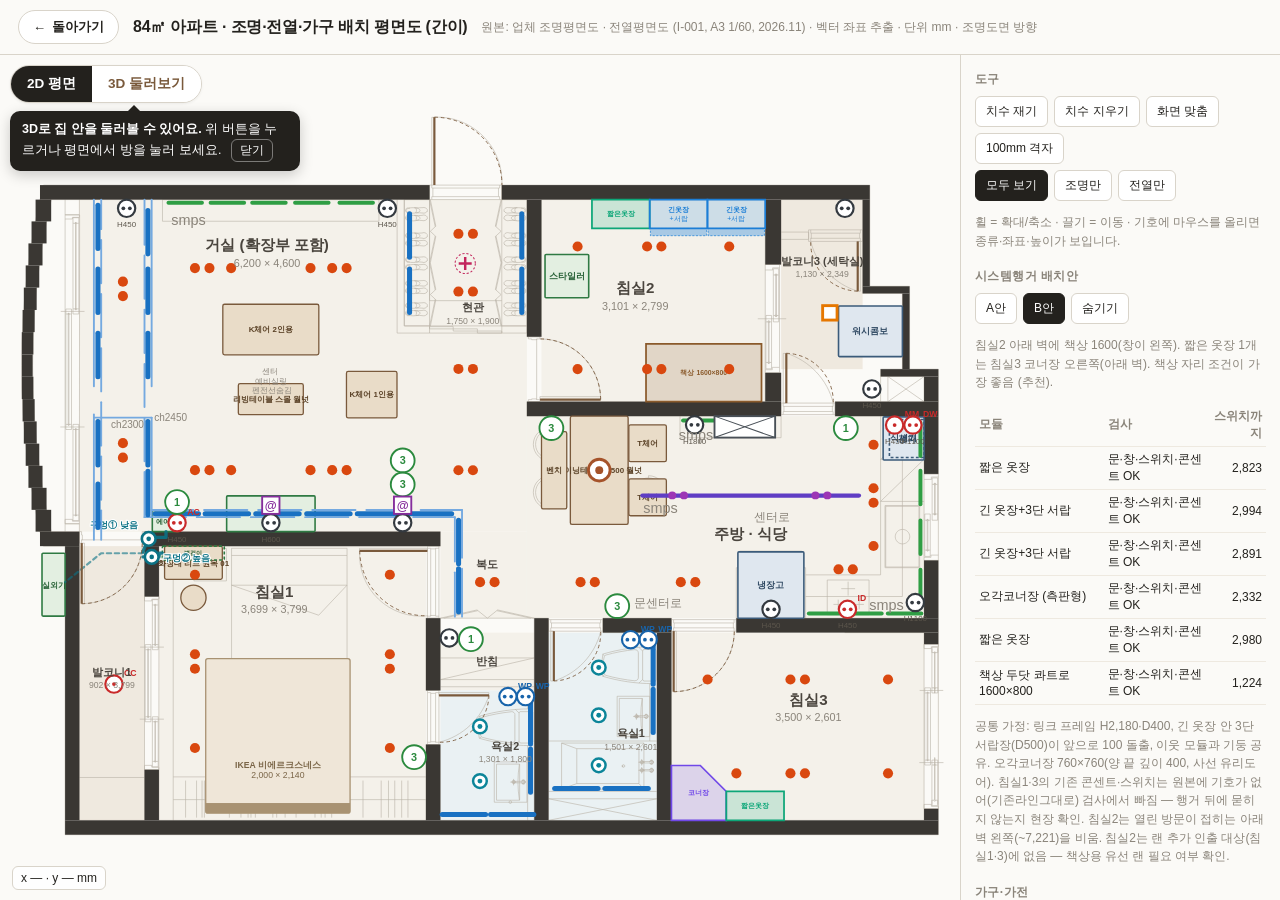
==== commit a15c4f7c: "Move bedroom 3 corner light to 900 off the wall on the floor plan TEST=npm test on dev (131/131)  Co" ====
--- a/plan.html
+++ b/plan.html
@@ -159,7 +159,7 @@
 </div>
 
 <script>
-const DATA = {"walls":[[5852,-201,5098,201],[-546,-201,5397,201],[-607,0,216,302],[-663,302,208,305],[9502,0,219,899],[-706,607,195,305],[10851,0,99,1201],[-744,912,188,307],[10851,1201,650,99],[-770,1219,178,310],[-787,1529,167,307],[6200,0,201,1900],[-798,1836,160,310],[11402,1300,99,1049],[11100,2349,800,102],[-798,2146,150,308],[-798,2454,160,310],[11702,2451,198,348],[9502,2400,219,399],[10470,2799,1430,201],[6200,2799,3521,201],[-787,2764,167,309],[-770,3073,178,308],[-744,3381,188,307],[11702,3000,198,800],[-706,3688,195,305],[-663,3993,208,305],[-607,4298,216,302],[902,4600,4099,201],[-546,4600,546,201],[902,4801,200,698],[11702,4999,198,800],[9101,5799,2799,200],[7252,5799,950,200],[11702,5999,198,160],[4801,5799,200,1001],[11702,8440,198,160],[8001,5999,201,2601],[6302,5799,198,2801],[4801,7549,200,1051],[902,7899,200,701],[-198,4801,198,3799],[-198,8600,12098,199]],"doors":[{"hinge":[4918,-202],"p0":[5854,-202],"p3":[4918,-1142],"r":938,"leaf":[4918,-1142]},{"hinge":[6382,2770],"p0":[7221,2770],"p3":[6382,1930],"r":840,"leaf":[7221,2770]},{"hinge":[4821,4867],"p0":[3883,4867],"p3":[4821,5766],"r":918,"leaf":[3883,4867]},{"hinge":[8233,5978],"p0":[8233,6817],"p3":[9073,5978],"r":840,"leaf":[8233,6817]},{"hinge":[6573,5979],"p0":[6573,6669],"p3":[7223,5979],"r":670,"leaf":[6573,6669]},{"hinge":[4983,6868],"p0":[4983,7518],"p3":[5674,6868],"r":670,"leaf":[5674,6868]},{"hinge":[9794,2820],"p0":[10444,2820],"p3":[9794,2129],"r":670,"leaf":[9794,2129]},{"hinge":[32,4759],"p0":[32,5598],"p3":[871,4759],"r":839,"leaf":[32,5598]},{"hinge":[10783,579],"p0":[10132,579],"p3":[10783,1269],"r":670,"leaf":[10783,1269]}],"fixtures":[{"t":"T3","x":257,"y":4241,"o":"V","len":671,"room":"거실 (확장부 포함)"},{"t":"T3","x":257,"y":3375,"o":"V","len":671,"room":"거실 (확장부 포함)"},{"t":"T3","x":257,"y":2153,"o":"V","len":671,"room":"거실 (확장부 포함)"},{"t":"T3","x":257,"y":1262,"o":"V","len":671,"room":"거실 (확장부 포함)"},{"t":"T3","x":257,"y":378,"o":"V","len":671,"room":"거실 (확장부 포함)"},{"t":"COB","x":2626,"y":43,"o":"H","len":519,"room":"거실 (확장부 포함)"},{"t":"COB","x":3220,"y":43,"o":"H","len":519,"room":"거실 (확장부 포함)"},{"t":"COB","x":3835,"y":43,"o":"H","len":519,"room":"거실 (확장부 포함)"},{"t":"T3","x":4574,"y":1262,"o":"V","len":671,"room":"현관"},{"t":"T3","x":4574,"y":497,"o":"V","len":671,"room":"현관"},{"t":"T3","x":6129,"y":1262,"o":"V","len":671,"room":"현관"},{"t":"T3","x":6129,"y":497,"o":"V","len":671,"room":"현관"},{"t":"DL51","x":5452,"y":1274,"o":"","len":0,"room":"현관"},{"t":"DL51","x":5251,"y":1274,"o":"","len":0,"room":"현관"},{"t":"DL51","x":5452,"y":474,"o":"","len":0,"room":"현관"},{"t":"DL51","x":5251,"y":474,"o":"","len":0,"room":"현관"},{"t":"PEND","x":7202,"y":3748,"o":"","len":0,"room":"주방 · 식당"},{"t":"DL51","x":5752,"y":5300,"o":"","len":0,"room":"복도"},{"t":"DL51","x":5551,"y":5300,"o":"","len":0,"room":"복도"},{"t":"DL51","x":8533,"y":5300,"o":"","len":0,"room":"주방 · 식당"},{"t":"DL51","x":8332,"y":5300,"o":"","len":0,"room":"주방 · 식당"},{"t":"DL51","x":7141,"y":5300,"o":"","len":0,"room":"주방 · 식당"},{"t":"DL51","x":6943,"y":5300,"o":"","len":0,"room":"주방 · 식당"},{"t":"DL51","x":5452,"y":2346,"o":"","len":0,"room":"거실 (확장부 포함)"},{"t":"DL51","x":5251,"y":2346,"o":"","len":0,"room":"거실 (확장부 포함)"},{"t":"COB","x":8595,"y":3060,"o":"H","len":519,"room":"주방 · 식당"},{"t":"COB","x":9303,"y":3060,"o":"H","len":519,"room":"주방 · 식당"},{"t":"D200","x":10397,"y":1569,"o":"","len":0,"room":"발코니3 (세탁실)"},{"t":"COB","x":11652,"y":3988,"o":"V","len":519,"room":"주방 · 식당"},{"t":"COB","x":11652,"y":3320,"o":"V","len":519,"room":"주방 · 식당"},{"t":"COB","x":11652,"y":4677,"o":"V","len":519,"room":"주방 · 식당"},{"t":"COB","x":11652,"y":5359,"o":"V","len":519,"room":"주방 · 식당"},{"t":"COB","x":10338,"y":5735,"o":"H","len":519,"room":"주방 · 식당"},{"t":"COB","x":10883,"y":5735,"o":"H","len":519,"room":"주방 · 식당"},{"t":"COB","x":11432,"y":5735,"o":"H","len":519,"room":"주방 · 식당"},{"t":"SPOT","x":8213,"y":4098,"o":"","len":0,"room":"주방 · 식당"},{"t":"SPOT","x":8376,"y":4098,"o":"","len":0,"room":"주방 · 식당"},{"t":"SPOT","x":10197,"y":4098,"o":"","len":0,"room":"주방 · 식당"},{"t":"SPOT","x":10362,"y":4098,"o":"","len":0,"room":"주방 · 식당"},{"t":"DL51","x":11002,"y":4799,"o":"","len":0,"room":"주방 · 식당"},{"t":"DL51","x":11002,"y":4200,"o":"","len":0,"room":"주방 · 식당"},{"t":"DL51","x":11002,"y":3999,"o":"","len":0,"room":"주방 · 식당"},{"t":"DL51","x":11002,"y":3397,"o":"","len":0,"room":"주방 · 식당"},{"t":"DL51","x":10715,"y":5122,"o":"","len":0,"room":"주방 · 식당"},{"t":"DL51","x":10517,"y":5122,"o":"","len":0,"room":"주방 · 식당"},{"t":"SENSOR","x":5345,"y":885,"o":"","len":0,"room":"현관"},{"t":"DL51","x":5452,"y":3749,"o":"","len":0,"room":"거실 (확장부 포함)"},{"t":"DL51","x":5251,"y":3749,"o":"","len":0,"room":"거실 (확장부 포함)"},{"t":"DL51","x":6902,"y":649,"o":"","len":0,"room":"침실2"},{"t":"DL51","x":1601,"y":5198,"o":"","len":0,"room":"침실1"},{"t":"WP75","x":7195,"y":6483,"o":"","len":0,"room":"욕실1"},{"t":"WP75","x":7195,"y":7144,"o":"","len":0,"room":"욕실1"},{"t":"WP75","x":7195,"y":7838,"o":"","len":0,"room":"욕실1"},{"t":"T3","x":7949,"y":7083,"o":"V","len":671,"room":"욕실1"},{"t":"T3","x":7949,"y":6415,"o":"V","len":669,"room":"욕실1"},{"t":"T3","x":6885,"y":8158,"o":"H","len":671,"room":"욕실1"},{"t":"T3","x":7581,"y":8158,"o":"H","len":671,"room":"욕실1"},{"t":"T3","x":5327,"y":8519,"o":"H","len":671,"room":"욕실2"},{"t":"T3","x":5996,"y":8519,"o":"H","len":669,"room":"욕실2"},{"t":"WP75","x":5549,"y":7299,"o":"","len":0,"room":"욕실2"},{"t":"WP75","x":5549,"y":8056,"o":"","len":0,"room":"욕실2"},{"t":"T3","x":6250,"y":7911,"o":"V","len":671,"room":"욕실2"},{"t":"T3","x":6250,"y":7241,"o":"V","len":671,"room":"욕실2"},{"t":"DL51","x":1601,"y":7598,"o":"","len":0,"room":"침실1"},{"t":"DL51","x":1601,"y":6499,"o":"","len":0,"room":"침실1"},{"t":"DL51","x":1601,"y":6298,"o":"","len":0,"room":"침실1"},{"t":"DL51","x":4301,"y":6499,"o":"","len":0,"room":"침실1"},{"t":"DL51","x":4301,"y":6298,"o":"","len":0,"room":"침실1"},{"t":"DL51","x":4301,"y":5198,"o":"","len":0,"room":"침실1"},{"t":"DL51","x":4301,"y":7598,"o":"","len":0,"room":"침실1"},{"t":"DL51","x":603,"y":3575,"o":"","len":0,"room":"거실 (확장부 포함)"},{"t":"DL51","x":603,"y":3374,"o":"","len":0,"room":"거실 (확장부 포함)"},{"t":"DL51","x":603,"y":1137,"o":"","len":0,"room":"거실 (확장부 포함)"},{"t":"DL51","x":603,"y":1337,"o":"","len":0,"room":"거실 (확장부 포함)"},{"t":"T3","x":949,"y":3375,"o":"V","len":671,"room":"거실 (확장부 포함)"},{"t":"T3","x":949,"y":2153,"o":"V","len":671,"room":"거실 (확장부 포함)"},{"t":"T3","x":949,"y":1262,"o":"V","len":671,"room":"거실 (확장부 포함)"},{"t":"T3","x":2744,"y":4351,"o":"H","len":671,"room":"거실 (확장부 포함)"},{"t":"T3","x":3450,"y":4351,"o":"H","len":671,"room":"거실 (확장부 포함)"},{"t":"T3","x":2043,"y":4351,"o":"H","len":671,"room":"거실 (확장부 포함)"},{"t":"T3","x":1350,"y":4351,"o":"H","len":671,"room":"거실 (확장부 포함)"},{"t":"T3","x":4151,"y":4351,"o":"H","len":671,"room":"거실 (확장부 포함)"},{"t":"T3","x":4858,"y":4351,"o":"H","len":669,"room":"거실 (확장부 포함)"},{"t":"T3","x":5253,"y":5414,"o":"V","len":669,"room":"복도"},{"t":"T3","x":5253,"y":4744,"o":"V","len":671,"room":"복도"},{"t":"T3","x":949,"y":451,"o":"V","len":671,"room":"거실 (확장부 포함)"},{"t":"T3","x":949,"y":4065,"o":"V","len":669,"room":"거실 (확장부 포함)"},{"t":"DL51","x":1802,"y":3748,"o":"","len":0,"room":"거실 (확장부 포함)"},{"t":"DL51","x":9003,"y":649,"o":"","len":0,"room":"침실2"},{"t":"DL51","x":8063,"y":649,"o":"","len":0,"room":"침실2"},{"t":"DL51","x":7865,"y":649,"o":"","len":0,"room":"침실2"},{"t":"DL51","x":6902,"y":2348,"o":"","len":0,"room":"침실2"},{"t":"DL51","x":9003,"y":2348,"o":"","len":0,"room":"침실2"},{"t":"DL51","x":8063,"y":2348,"o":"","len":0,"room":"침실2"},{"t":"DL51","x":7865,"y":2348,"o":"","len":0,"room":"침실2"},{"t":"COB","x":2050,"y":43,"o":"H","len":519,"room":"거실 (확장부 포함)"},{"t":"COB","x":1466,"y":43,"o":"H","len":519,"room":"거실 (확장부 포함)"},{"t":"DL51","x":11203,"y":6648,"o":"","len":0,"room":"침실3"},{"t":"DL51","x":10052,"y":6648,"o":"","len":0,"room":"침실3"},{"t":"DL51","x":9851,"y":6648,"o":"","len":0,"room":"침실3"},{"t":"DL51","x":11203,"y":7949,"o":"","len":0,"room":"침실3"},{"t":"DL51","x":10052,"y":7949,"o":"","len":0,"room":"침실3"},{"t":"DL51","x":9851,"y":7949,"o":"","len":0,"room":"침실3"},{"t":"DL51","x":8703,"y":6648,"o":"","len":0,"room":"침실3"},{"t":"DL51","x":8850,"y":7800,"o":"","len":0,"memo":"코너장(H2,180)이 빛을 가려 업체가 앞으로 빼기로 함 (11/10). 원래 위치 x 8,703 · y 7,949, 새 위치는 대략","room":"침실3"},{"t":"DL51","x":2102,"y":3748,"o":"","len":0,"room":"거실 (확장부 포함)"},{"t":"DL51","x":1601,"y":3748,"o":"","len":0,"room":"거실 (확장부 포함)"},{"t":"DL51","x":3502,"y":3748,"o":"","len":0,"room":"거실 (확장부 포함)"},{"t":"DL51","x":3202,"y":3748,"o":"","len":0,"room":"거실 (확장부 포함)"},{"t":"DL51","x":3702,"y":3748,"o":"","len":0,"room":"거실 (확장부 포함)"},{"t":"DL51","x":1802,"y":949,"o":"","len":0,"room":"거실 (확장부 포함)"},{"t":"DL51","x":2102,"y":949,"o":"","len":0,"room":"거실 (확장부 포함)"},{"t":"DL51","x":1601,"y":949,"o":"","len":0,"room":"거실 (확장부 포함)"},{"t":"DL51","x":3502,"y":949,"o":"","len":0,"room":"거실 (확장부 포함)"},{"t":"DL51","x":3202,"y":949,"o":"","len":0,"room":"거실 (확장부 포함)"},{"t":"DL51","x":3702,"y":949,"o":"","len":0,"room":"거실 (확장부 포함)"}],"lines72":[[201,0,201,2586],[201,2977,201,4714],[302,0,302,409],[302,559,302,1158],[302,1308,302,1908],[302,2057,302,2657],[302,2807,302,3409],[302,3559,302,4158],[302,4308,302,4714],[10800,4125,7800,4125],[10800,4074,7800,4074],[5202,4399,4625,4399],[4475,4399,3876,4399],[3726,4399,3127,4399],[2977,4399,2375,4399],[2225,4399,1626,4399],[1476,4399,902,4399],[5301,4300,4727,4300],[4577,4300,3975,4300],[3825,4300,3226,4300],[3076,4300,2476,4300],[2327,4300,1727,4300],[1577,4300,1001,4300],[5202,4399,5202,5014],[5202,5164,5202,5778],[5301,4300,5301,4963],[5301,5113,5301,5778],[902,4399,902,3774],[902,3625,902,3025],[902,2875,902,2276],[902,2126,902,1524],[902,1374,902,775],[902,625,902,0],[1001,4399,1001,3020],[1001,2586,1001,0],[201,3020,1001,3020]],"ref":["M4851 1400L5852 1400","M10950 0L9721 0","M9502 0L6401 0","M6200 0L5852 0","M4851 0L-546 0","M0 211L-198 211","M10102 450L9721 450","M10102 551L9721 551","M11501 1201L10950 1201","M10950 -201L5852 -201","M4851 -201L-498 -201","M5001 4600L902 4600","M0 4600L-546 4600","M0 4491L-198 4491","M5001 4801L1102 4801","M0 4801L-498 4801","M4801 5799L5001 5799","M11702 5799L9101 5799","M11402 5499L10061 5499","M11100 5199L10061 5199","M10061 5100L9101 5100","M10008 4869L9149 4869","M10940 5270L10361 5270","M10940 5751L10361 5751","M8202 5799L7252 5799","M6500 5799L6302 5799","M11702 5999L10602 5999","M11702 6159L11900 6159","M8001 5999L7252 5999","M11702 8600L8202 8600","M8001 8600L6500 8600","M6302 8600L5001 8600","M4801 8600L1102 8600","M4801 7998L1300 7998","M902 8600L0 8600","M11702 8440L11900 8440","M8001 8301L6500 8301","M8001 8199L6500 8199","M7821 8169L6680 8169","M8001 7501L6500 7501","M7821 7529L6680 7529","M6302 6650L5001 6650","M6302 6350L5001 6350","M6302 6749L5001 6749","M9502 2400L9721 2400","M9502 899L9721 899","M11702 2799L10470 2799","M9502 2799L6200 2799","M6401 1900L6200 1900","M11702 3000L10470 3000","M11702 3599L11100 3599","M11702 4181L11100 4181","M11641 4239L11161 4239","M11631 4249L11171 4249","M11641 5100L11161 5100","M11631 5090L11171 5090","M11702 3800L11900 3800","M11702 4999L11900 4999","M9721 3000L6200 3000","M7602 4501L6802 4501","M9721 3299L8321 3299","M11702 2451L11100 2451","M11900 2349L11100 2349","M11402 1300L10851 1300","M11900 8799L-198 8799M-198 8799L-198 4801","M0 4600L0 8600","M0 0L0 211","M0 4491L0 4600","M1102 4801L1102 5499","M1300 4801L1300 8600","M1102 7899L1102 8600","M-198 0L-198 211","M902 4600L902 5499","M902 7899L902 8600","M4801 5799L4801 6800","M4801 7549L4801 8600","M5001 4600L5001 4801","M5001 5799L5001 6800","M5001 7549L5001 8600","M6302 5799L6302 8600","M6210 6749L6210 7056","M6210 7564L6210 8600","M6500 5799L6500 8600","M6680 7529L6680 8169","M7252 5799L7252 5999","M8001 5999L8001 8600","M7821 7529L7821 8169","M7902 5999L7902 6198","M7902 6706L7902 7501","M8202 5799L8202 8600","M9101 5799L9101 5999","M11702 2451L11702 2799","M11702 3000L11702 3800","M11402 3000L11402 5499","M11702 4999L11702 5799","M11100 3000L11100 5199","M11161 4239L11161 5100","M11171 4249L11171 5090","M11641 4239L11641 5100","M11631 4249L11631 5090","M11702 5999L11702 6159","M11702 8440L11702 8600","M11900 2349L11900 3800","M11900 4999L11900 6159","M11900 8440L11900 8799","M11100 2349L11100 2451","M10851 1300L10851 0","M10950 1201L10950 0","M9721 0L9721 899","M9721 2400L9721 3000","M10470 2799L10470 3000","M6200 0L6200 1900","M6200 2799L6200 3000","M6401 0L6401 1900","M9502 0L9502 899","M9502 2400L9502 2799","M-498 -201L-569 107M-569 107L-630 417M-630 417L-681 729M-681 729L-724 1041M-724 1041L-757 1354M-757 1354L-780 1669M-780 1669L-795 1984M-795 1984L-798 2301M-798 2301L-795 2616M-795 2616L-780 2931M-780 2931L-757 3246M-757 3246L-724 3559M-724 3559L-681 3871M-681 3871L-630 4183M-630 4183L-569 4493M-569 4493L-498 4801","M-391 0L-460 325M-460 325L-518 650M-518 650L-564 978M-564 978L-602 1308M-602 1308L-627 1638M-627 1638L-643 1968M-643 1968L-648 2301M-648 2301L-643 2631M-643 2631L-627 2962M-627 2962L-602 3292M-602 3292L-564 3622M-564 3622L-518 3950M-518 3950L-460 4275M-460 4275L-391 4600","M11501 2349L11501 1201","M11402 2349L11402 1300","M10950 0L10950 -201","M5001 6800L4801 6800","M5001 7549L4801 7549","M1102 5499L902 5499","M1102 7899L902 7899","M5852 -201L5852 0","M4851 -201L4851 0M4851 0L4851 1400","M4501 0L4501 1750","M4402 0L4402 1849","M4851 -201L4882 -201M4882 -201L4882 -160M4882 -160L4897 -160M4897 -160L4897 -41M4897 -41L4882 -41M4882 -41L4882 0M4882 0L4851 0M4851 0L4851 -201","M5852 -201L5822 -201M5822 -201L5822 -160M5822 -160L5806 -160M5806 -160L5806 -41M5806 -41L5822 -41M5822 -41L5822 0M5822 0L5852 0M5852 0L5852 -201","M4897 -41L5806 -41","M4897 -160L5806 -160","M4915 -201L5822 -201","M4882 0L5822 0","M4882 -1140L4915 -1140L4915 -201L4882 -201Z","M5854 -202C5866 -454 5772 -700 5594 -879M5594 -879C5416 -1058 5171 -1154 4918 -1142","M6335 1930L6335 2771","M7221 2771L7221 2730L6380 2730L6380 2771Z","M7221 2770C7221 2306 6845 1930 6382 1930","M6220 2799L6380 2799M6380 2799L6380 2771M6380 2771L6335 2771M6335 2771L6335 2761M6335 2761L6266 2761M6266 2761L6266 2771M6266 2771L6220 2771M6220 2771L6220 2799","M6220 1900L6380 1900M6380 1900L6380 1930M6380 1930L6335 1930M6335 1930L6335 1941M6335 1941L6266 1941M6266 1941L6266 1930M6266 1930L6220 1930M6220 1930L6220 1900","M4867 5771L4867 4839","M3881 4831L3881 4869L4821 4869L4821 4831Z","M3883 4867C3867 5117 3962 5362 4143 5535M4143 5535C4324 5708 4572 5793 4821 5766","M4981 4801L4821 4801M4821 4801L4821 4831M4821 4831L4867 4831M4867 4831L4867 4839M4867 4839L4935 4839M4935 4839L4935 4831M4935 4831L4981 4831M4981 4831L4981 4801","M4981 5799L4821 5799M4821 5799L4821 5771M4821 5771L4867 5771M4867 5771L4867 5761M4867 5761L4935 5761M4935 5761L4935 5771M4935 5771L4981 5771M4981 5771L4981 5799","M4935 4834L4935 5761","M4981 4831L4981 5771","M4821 4831L4821 5771","M9070 5933L8232 5933","M8232 6820L8270 6820L8270 5979L8232 5979Z","M8233 6817C8697 6817 9073 6442 9073 5978","M8202 5819L8202 5979M8202 5979L8232 5979M8232 5979L8232 5933M8232 5933L8240 5933M8240 5933L8240 5865M8240 5865L8232 5865M8232 5865L8232 5819M8232 5819L8202 5819","M9101 5819L9101 5979M9101 5979L9070 5979M9070 5979L9070 5933M9070 5933L9060 5933M9060 5933L9060 5865M9060 5865L9070 5865M9070 5865L9070 5819M9070 5819L9101 5819","M9060 5865L8240 5865","M8232 5819L9070 5819","M8232 5979L9070 5979","M7221 5933L6541 5933","M6530 6670L6571 6670L6571 5979L6530 5979Z","M6573 6669C6896 6569 7142 6307 7223 5979","M6500 5819L6500 5979M6500 5979L6530 5979M6530 5979L6530 5933M6530 5933L6541 5933M6541 5933L6541 5865M6541 5865L6530 5865M6530 5865L6530 5819M6530 5819L6500 5819","M7252 5819L7252 5979M7252 5979L7221 5979M7221 5979L7221 5933M7221 5933L7211 5933M7211 5933L7211 5865M7211 5865L7221 5865M7221 5865L7221 5819M7221 5819L7252 5819","M7211 5865L6541 5865","M6530 5819L7221 5819","M6530 5979L7221 5979","M4935 7518L4935 6840","M5672 6830L5672 6871L4981 6871L4981 6830Z","M4983 7518C5311 7437 5573 7190 5674 6868","M4821 6800L4981 6800M4981 6800L4981 6830M4981 6830L4935 6830M4935 6830L4935 6840M4935 6840L4867 6840M4867 6840L4867 6830M4867 6830L4821 6830M4821 6830L4821 6800","M4821 7549L4981 7549M4981 7549L4981 7518M4981 7518L4935 7518M4935 7518L4935 7511M4935 7511L4867 7511M4867 7511L4867 7518M4867 7518L4821 7518M4821 7518L4821 7549","M4867 7511L4867 6840","M4821 6830L4821 7518","M4981 6830L4981 7518","M10442 2865L9761 2865","M9751 2131L9792 2131L9792 2819L9751 2819Z","M10444 2820C10363 2492 10116 2230 9794 2129","M9721 2979L9721 2819M9721 2819L9751 2819M9751 2819L9751 2865M9751 2865L9761 2865M9761 2865L9761 2936M9761 2936L9751 2936M9751 2936L9751 2979M9751 2979L9721 2979","M10470 2979L10470 2819M10470 2819L10442 2819M10442 2819L10442 2865M10442 2865L10432 2865M10432 2865L10432 2936M10432 2936L10442 2936M10442 2936L10442 2979M10442 2979L10470 2979","M10432 2936L9761 2936","M9751 2979L10442 2979","M9751 2819L10442 2819","M-198 4491L-198 4600","M836 7198L1171 7198","M841 6200L1171 6200","M1092 5616L1092 6170","M1011 5616L1011 6170","M902 5499L902 7899","M1062 6165L1059 6159M1059 6159L1057 6157M1057 6157L1054 6157","M1039 6165L1041 6159M1041 6159L1044 6157M1044 6157L1046 6157","M1039 5616L1041 5624M1041 5624L1044 5624M1044 5624L1046 5624","M1062 5616L1059 5624M1059 5624L1057 5624M1057 5624L1054 5624","M1046 5611L1054 5611","M1092 7234L1092 7783","M1011 7234L1011 7783","M991 6236L991 7165","M912 6236L912 7165","M1102 5499L1100 7899","M1062 7783L1059 7777M1059 7777L1057 7775M1057 7775L1054 7775","M1039 7783L1041 7777M1041 7777L1044 7775M1044 7775L1046 7775","M1039 7234L1041 7239M1041 7239L1044 7242M1044 7242L1046 7242","M1062 7234L1059 7239M1059 7239L1057 7242M1057 7242L1054 7242","M940 7165L942 7158M942 7158L947 7158","M963 7165L960 7158M960 7158L958 7158M958 7158L955 7158","M963 6236L960 6241M960 6241L958 6241M958 6241L955 6243","M940 6236L942 6241M942 6241L947 6243","M902 7899L1100 7899M1100 7899L1100 7864M1100 7864L1003 7864M1003 7864L1003 7838M1003 7838L902 7838M902 7838L902 7899","M1062 7783L1092 7783M1092 7783L1092 7859M1092 7859L1011 7859M1011 7859L1011 7783M1011 7783L1041 7783M1041 7783L1044 7793M1044 7793L1057 7793M1057 7793L1062 7783","M1046 7790L1054 7790L1054 7226L1046 7226Z","M1041 7234L1044 7224M1044 7224L1057 7224M1057 7224L1062 7234M1062 7234L1092 7234M1092 7234L1092 7165M1092 7165L1011 7165M1011 7165L1011 7234M1011 7234L1041 7234","M958 7175L945 7175M945 7175L940 7165M940 7165L912 7165M912 7165L912 7234M912 7234L991 7234M991 7234L991 7165M991 7165L960 7165M960 7165L958 7175","M947 6228L955 6228L955 7170L947 7170Z","M960 6236L991 6236M991 6236L991 6165M991 6165L912 6165M912 6165L912 6236M912 6236L940 6236M940 6236L945 6223M945 6223L958 6223M958 6223L960 6236","M1057 6175L1062 6165M1062 6165L1092 6165M1092 6165L1092 6236M1092 6236L1011 6236M1011 6236L1011 6165M1011 6165L1041 6165M1041 6165L1044 6175M1044 6175L1057 6175","M1046 5611L1046 6175M1046 6175L1054 6175M1054 6175L1054 5611","M1062 5616L1092 5616M1092 5616L1092 5542M1092 5542L1011 5542M1011 5542L1011 5616M1011 5616L1041 5616M1041 5616L1044 5606M1044 5606L1057 5606M1057 5606L1062 5616","M902 5499L1102 5499M1102 5499L1102 5535M1102 5535L1003 5535M1003 5535L1003 5560M1003 5560L998 5560M998 5560L902 5560M902 5560L902 5499","M-264 3150L71 3150","M-259 1549L71 1549","M-8 328L-8 1514","M-89 328L-89 1514","M-198 269L-198 4491","M-38 1514L-41 1509M-41 1509L-43 1509M-43 1509L-46 1506","M-61 1514L-58 1509M-58 1509L-56 1509M-56 1509L-53 1506","M-61 328L-58 333M-58 333L-56 335M-56 335L-53 335","M-38 328L-41 333M-41 333L-43 335M-43 335L-46 335","M-53 320L-46 320","M-8 3185L-8 4371","M-89 3185L-89 4371","M-109 1585L-109 3114","M-188 1585L-188 3114","M3 211L0 4455","M-38 4371L-41 4366M-41 4366L-43 4366M-43 4366L-46 4364","M-61 4371L-58 4366M-58 4366L-56 4366M-56 4366L-53 4364","M-61 3185L-58 3190M-58 3190L-56 3190M-56 3190L-53 3193","M-38 3185L-41 3190M-41 3190L-43 3190M-43 3190L-46 3193","M-160 3114L-157 3109M-157 3109L-155 3106","M-137 3114L-140 3109M-140 3109L-142 3109M-142 3109L-145 3106","M-137 1585L-140 1590M-140 1590L-142 1593M-142 1593L-145 1593","M-160 1585L-157 1590M-157 1590L-157 1593M-157 1593L-155 1593","M-198 4491L0 4491M0 4491L0 4455M0 4455L-97 4455M-97 4455L-97 4430M-97 4430L-198 4430M-198 4430L-198 4491","M-38 4371L-8 4371M-8 4371L-8 4448M-8 4448L-89 4448M-89 4448L-89 4371M-89 4371L-58 4371M-58 4371L-56 4384M-56 4384L-43 4384M-43 4384L-38 4371","M-53 4379L-46 4379L-46 3178L-53 3178Z","M-58 3185L-56 3172M-56 3172L-43 3172M-43 3172L-38 3185M-38 3185L-8 3185M-8 3185L-8 3114M-8 3114L-89 3114M-89 3114L-89 3185M-89 3185L-58 3185","M-142 3127L-155 3127M-155 3127L-160 3114M-160 3114L-188 3114M-188 3114L-188 3185M-188 3185L-109 3185M-109 3185L-109 3114M-109 3114L-140 3114M-140 3114L-142 3127","M-155 1577L-145 1577L-145 3122L-155 3122Z","M-140 1585L-109 1585M-109 1585L-109 1516M-109 1516L-188 1516M-188 1516L-188 1585M-188 1585L-160 1585M-160 1585L-155 1575M-155 1575L-142 1575M-142 1575L-140 1585","M-43 1527L-38 1514M-38 1514L-8 1514M-8 1514L-8 1585M-8 1585L-89 1585M-89 1585L-89 1514M-89 1514L-58 1514M-58 1514L-56 1527M-56 1527L-43 1527","M-53 320L-53 1521M-53 1521L-46 1521M-46 1521L-46 320","M-38 328L-8 328M-8 328L-8 251M-8 251L-89 251M-89 251L-89 328M-89 328L-58 328M-58 328L-56 317M-56 317L-43 317M-43 317L-38 328","M-198 211L0 211M0 211L0 246M0 246L-97 246M-97 246L-97 269M-97 269L-102 269M-102 269L-198 269M-198 269L-198 211","M11636 7800L11971 7800","M11641 6800L11968 6800","M11892 6218L11892 6769","M11811 6218L11811 6769","M11702 6159L11702 8440","M11862 6764L11859 6759M11859 6759L11857 6759M11857 6759L11854 6756","M11839 6764L11841 6759M11841 6759L11844 6759M11844 6759L11847 6756","M11839 6276L11841 6281M11841 6281L11844 6284M11844 6284L11847 6284","M11862 6276L11859 6281M11859 6281L11857 6284M11857 6284L11854 6284","M11847 6271L11854 6271","M11892 7833L11892 8382","M11811 7833L11811 8382","M11791 6835L11791 7765","M11712 6835L11712 7765","M11900 6159L11900 8440","M11862 8321L11859 8316M11859 8316L11857 8316M11857 8316L11854 8313","M11839 8321L11841 8316M11841 8316L11844 8316M11844 8316L11847 8313","M11839 7833L11841 7838M11841 7838L11844 7841M11844 7841L11847 7841","M11862 7833L11859 7838M11859 7838L11857 7841M11857 7841L11854 7841","M11737 7765L11742 7760M11742 7760L11742 7757M11742 7757L11745 7757","M11763 7765L11760 7760M11760 7760L11758 7757M11758 7757L11755 7757","M11763 6835L11760 6840M11760 6840L11758 6840M11758 6840L11755 6843","M11737 6835L11742 6840M11742 6840L11745 6843","M11702 8440L11900 8440M11900 8440L11900 8405M11900 8405L11803 8405M11803 8405L11803 8379M11803 8379L11702 8379M11702 8379L11702 8440","M11862 8321L11892 8321M11892 8321L11892 8397M11892 8397L11811 8397M11811 8397L11811 8321M11811 8321L11841 8321M11841 8321L11844 8334M11844 8334L11857 8334M11857 8334L11862 8321","M11847 8313L11854 8313L11854 7732L11847 7732Z","M11841 7833L11844 7823M11844 7823L11857 7823M11857 7823L11862 7833M11862 7833L11892 7833M11892 7833L11892 7765M11892 7765L11811 7765M11811 7765L11811 7833M11811 7833L11841 7833","M11758 7775L11745 7775M11745 7775L11740 7765M11740 7765L11712 7765M11712 7765L11712 7833M11712 7833L11791 7833M11791 7833L11791 7765M11791 7765L11760 7765M11760 7765L11758 7775","M11745 6828L11755 6828L11755 7770L11745 7770Z","M11760 6835L11791 6835M11791 6835L11791 6764M11791 6764L11712 6764M11712 6764L11712 6835M11712 6835L11740 6835M11740 6835L11745 6822M11745 6822L11758 6822M11758 6822L11760 6835","M11857 6777L11862 6764M11862 6764L11892 6764M11892 6764L11892 6835M11892 6835L11811 6835M11811 6835L11811 6764M11811 6764L11841 6764M11841 6764L11844 6777M11844 6777L11857 6777","M11847 6271L11847 6835M11847 6835L11854 6835M11854 6835L11854 6271","M11862 6276L11892 6276M11892 6276L11892 6200M11892 6200L11811 6200M11811 6200L11811 6276M11811 6276L11841 6276M11841 6276L11844 6266M11844 6266L11857 6266M11857 6266L11862 6276","M11702 6159L11900 6159M11900 6159L11900 6195M11900 6195L11803 6195M11803 6195L11803 6220M11803 6220L11798 6220M11798 6220L11702 6220M11702 6220L11702 6159","M11798 3876L11803 3876","M11864 3945L11862 3950M11862 3950L11859 3952M11859 3952L11857 3952","M11836 3945L11839 3950M11839 3950L11841 3952M11841 3952L11847 3952","M11836 4356L11839 4348M11839 4348L11841 4348M11841 4348L11847 4346","M11864 4356L11862 4348M11862 4348L11859 4348M11859 4348L11857 4346","M11735 4442L11740 4450M11740 4450L11742 4453M11742 4453L11745 4453","M11765 4442L11760 4450M11760 4450L11758 4453M11758 4453L11755 4453","M11765 4856L11760 4849M11760 4849L11758 4849M11758 4849L11755 4846","M11735 4856L11740 4849M11740 4849L11742 4849M11742 4849L11745 4846","M11900 3843L11900 4925","M11890 3945L11890 4356","M11814 3945L11814 4356","M11788 4442L11788 4856","M11712 4442L11712 4856","M11864 3945L11890 3945M11890 3945L11890 3856M11890 3856L11814 3856M11814 3856L11814 3945M11814 3945L11839 3945M11839 3945L11844 3929M11844 3929L11859 3929M11859 3929L11864 3945","M11864 4356L11890 4356M11890 4356L11890 4442M11890 4442L11814 4442M11814 4442L11814 4356M11814 4356L11839 4356M11839 4356L11844 4369M11844 4369L11859 4369M11859 4369L11864 4356","M11857 4364L11847 4364L11847 3934L11857 3934ZM11857 4364L11847 4364","M11737 4442L11712 4442M11712 4442L11712 4356M11712 4356L11788 4356M11788 4356L11788 4442M11788 4442L11763 4442M11763 4442L11758 4430M11758 4430L11742 4430M11742 4430L11737 4442","M11758 4869L11763 4856M11763 4856L11788 4856M11788 4856L11788 4943M11788 4943L11712 4943M11712 4943L11712 4856M11712 4856L11737 4856M11737 4856L11742 4869M11742 4869L11758 4869","M11755 4435L11755 4864L11745 4864L11745 4435Z","M11900 3800L11900 3843M11900 3843L11803 3843M11803 3843L11803 3876M11803 3876L11702 3876M11702 3876L11702 3800M11702 3800L11900 3800","M11900 4999L11900 4925M11900 4925L11803 4925M11803 4925L11798 4925M11798 4925L11798 4956M11798 4956L11702 4956M11702 4956L11702 4999M11702 4999L11900 4999","M11702 3876L11702 4956","M9599 975L9604 975","M9665 1044L9662 1052M9662 1052L9660 1052M9660 1052L9657 1054","M9637 1044L9639 1052M9639 1052L9642 1052M9642 1052L9647 1054","M9637 1605L9639 1600M9639 1600L9642 1598M9642 1598L9647 1598","M9665 1605L9662 1600M9662 1600L9660 1598M9660 1598L9657 1598","M9535 1694L9540 1702M9540 1702L9543 1702M9543 1702L9545 1704","M9566 1694L9561 1702M9561 1702L9558 1702M9558 1702L9555 1704","M9566 2256L9561 2250M9561 2250L9558 2248M9558 2248L9555 2248","M9535 2256L9540 2250M9540 2250L9543 2248M9543 2248L9545 2248","M9700 945L9700 2324","M9688 1044L9688 1605","M9614 1044L9614 1605","M9589 1694L9589 2256","M9512 1694L9512 2256","M9792 1651L9398 1651","M9665 1044L9688 1044M9688 1044L9688 958M9688 958L9614 958M9614 958L9614 1044M9614 1044L9639 1044M9639 1044L9642 1031M9642 1031L9660 1031M9660 1031L9665 1044","M9665 1605L9688 1605M9688 1605L9688 1694M9688 1694L9614 1694M9614 1694L9614 1605M9614 1605L9639 1605M9639 1605L9642 1621M9642 1621L9660 1621M9660 1621L9665 1605","M9657 1615L9647 1615L9647 1036L9657 1036ZM9657 1615L9647 1615","M9538 1694L9512 1694M9512 1694L9512 1605M9512 1605L9589 1605M9589 1605L9589 1694M9589 1694L9563 1694M9563 1694L9558 1679M9558 1679L9543 1679M9543 1679L9538 1694","M9558 2271L9563 2256M9563 2256L9589 2256M9589 2256L9589 2344M9589 2344L9512 2344M9512 2344L9512 2256M9512 2256L9538 2256M9538 2256L9543 2271M9543 2271L9558 2271","M9555 1687L9555 2266L9545 2266L9545 1687Z","M9700 899L9700 945M9700 945L9604 945M9604 945L9604 975M9604 975L9502 975M9502 975L9502 899M9502 899L9700 899","M9700 2400L9700 2324M9700 2324L9604 2324M9604 2324L9599 2324M9599 2324L9599 2357M9599 2357L9502 2357M9502 2357L9502 2400M9502 2400L9700 2400","M9502 975L9502 2357","M8001 8301L6500 8600","M6500 8301L8001 8600","M11100 2451L11100 2799","M11702 2799L11201 2451M11201 2451L11201 2799M11201 2799L11702 2451","M871 4714L30 4714","M30 5601L71 5601L71 4760L30 4760Z","M32 5598C495 5598 871 5222 871 4759","M0 4600L0 4760M0 4760L30 4760M30 4760L30 4714M30 4714L41 4714M41 4714L41 4646M41 4646L30 4646M30 4646L30 4600M30 4600L0 4600","M902 4600L902 4760M902 4760L871 4760M871 4760L871 4714M871 4714L861 4714M861 4714L861 4646M861 4646L871 4646M871 4646L871 4600M871 4600L902 4600","M10102 450L10102 551","M10132 536L10810 536","M10820 1270L10780 1270L10780 579L10820 579Z","M10132 579C10214 907 10460 1169 10783 1269","M10851 419L10851 579M10851 579L10820 579M10820 579L10820 536M10820 536L10810 536M10810 536L10810 465M10810 465L10820 465M10820 465L10820 419M10820 419L10851 419","M10102 419L10102 579M10102 579L10132 579M10132 579L10132 536M10132 536L10140 536M10140 536L10140 465M10140 465L10132 465M10132 465L10132 419M10132 419L10102 419","M10140 465L10810 465","M10820 419L10132 419","M10820 579L10132 579","M4402 1849L4851 1849","M5852 1849L6200 1849","M4501 1750L4851 1750","M5852 1849L5852 1750M5852 1750L6200 1750M6200 1750L6200 1849","M4851 1750L4851 1849","M5852 1750L6200 1750L6200 0L5852 0Z","M4851 1750L4501 1750L4501 0L4851 0Z","M5852 1849L4851 1849","M5852 1750L4851 1750","M5852 1821L5514 1821L5514 1849L5852 1849Z","M5514 1791L5179 1791L5179 1821L5514 1821Z","M5179 1760L4851 1760L4851 1791L5179 1791Z","M5842 0L5763 368","M5852 0L5771 376","M5763 368L5842 439","M5842 876L5763 511","M5852 876L5771 503","M5763 511L5842 439","M5842 876L5763 1245","M5852 876L5771 1252","M5763 1245L5842 1316","M5842 1755L5763 1387","M5852 1755L5771 1379","M5763 1387L5842 1316","M4862 0L4938 368","M4851 0L4930 376","M4938 368L4862 439","M4862 876L4938 511","M4851 876L4930 503","M4938 511L4862 439","M4862 876L4938 1245","M4851 876L4930 1252","M4938 1245L4862 1316","M4862 1755L4938 1387","M4851 1755L4930 1379","M4938 1387L4862 1316","M5984 150L5987 160M5987 160L5992 168M5992 168L6002 173M6002 173L6015 178M6015 178L6045 185M6045 185L6078 188M6078 188L6114 185M6114 185L6144 178M6144 178L6157 173M6157 173L6167 168M6167 168L6172 160M6172 160L6175 150M6175 150L6172 142M6172 142L6167 135M6167 135L6157 127M6157 127L6144 122M6144 122L6114 114M6114 114L6078 112M6078 112L6045 114M6045 114L6015 122M6015 122L6002 127M6002 127L5992 135M5992 135L5987 142M5987 142L5984 150","M5949 111C5924 105 5899 115 5884 135","M5884 162C5899 182 5924 192 5949 186","M5950 111C5989 115 6028 115 6068 112","M6041 184C6011 182 5980 183 5950 186","M5886 136C5880 148 5883 162 5893 170","M6121 117L6165 117","M6126 185L6165 185","M6166 182C6179 176 6187 163 6187 149M6187 149C6187 134 6179 121 6166 115","M6053 113C6040 120 6032 134 6033 149M6033 149C6033 163 6040 177 6053 184","M5984 257L5987 264M5987 264L5992 272M5992 272L6002 279M6002 279L6015 284M6015 284L6045 292M6045 292L6078 295M6078 295L6114 292M6114 292L6144 284M6144 284L6157 279M6157 279L6167 272M6167 272L6172 264M6172 264L6175 257M6175 257L6172 246M6172 246L6167 239M6167 239L6157 234M6157 234L6144 229M6144 229L6114 221M6114 221L6078 218M6078 218L6045 221M6045 221L6015 229M6015 229L6002 234M6002 234L5992 239M5992 239L5987 246M5987 246L5984 257","M5949 215C5924 209 5899 219 5884 240","M5884 266C5899 286 5924 296 5949 291","M5950 218C5989 222 6028 222 6068 218","M6041 288C6011 286 5980 287 5950 290","M5886 240C5880 252 5883 266 5893 274","M6121 221L6165 221","M6126 290L6165 290","M6166 286C6179 281 6187 267 6187 253M6187 253C6187 238 6179 225 6166 219","M6053 219C6040 227 6032 241 6033 255M6033 255C6033 270 6040 283 6053 291","M5984 500L5987 508M5987 508L5992 516M5992 516L6002 523M6002 523L6015 528M6015 528L6045 536M6045 536L6078 538M6078 538L6114 536M6114 536L6144 528M6144 528L6157 523M6157 523L6167 516M6167 516L6172 508M6172 508L6175 500M6175 500L6172 490M6172 490L6167 483M6167 483L6157 478M6157 478L6144 472M6144 472L6114 465M6114 465L6078 462M6078 462L6045 465M6045 465L6015 472M6015 472L6002 478M6002 478L5992 483M5992 483L5987 490M5987 490L5984 500","M5949 459C5924 453 5899 463 5884 483","M5884 512C5899 533 5924 543 5949 537","M5950 462C5989 466 6028 466 6068 462","M6041 532C6011 530 5980 531 5950 534","M5886 486C5880 498 5883 513 5893 521","M6121 465L6165 465","M6126 533L6165 533","M6166 533C6179 527 6187 514 6187 499M6187 499C6187 485 6179 471 6166 465","M6053 463C6040 471 6032 485 6033 499M6033 499C6033 514 6040 527 6053 535","M5984 605L5987 612M5987 612L5992 620M5992 620L6002 627M6002 627L6015 632M6015 632L6045 640M6045 640L6078 643M6078 643L6114 640M6114 640L6144 632M6144 632L6157 627M6157 627L6167 620M6167 620L6172 612M6172 612L6175 605M6175 605L6172 597M6172 597L6167 589M6167 589L6157 582M6157 582L6144 577M6144 577L6114 569M6114 569L6078 566M6078 566L6045 569M6045 569L6015 577M6015 577L6002 582M6002 582L5992 589M5992 589L5987 597M5987 597L5984 605","M5949 565C5924 560 5899 570 5884 590","M5884 616C5899 637 5924 647 5949 641","M5950 566C5989 570 6028 570 6068 566","M6041 638C6011 637 5980 638 5950 641","M5886 591C5880 602 5883 617 5893 625","M6121 569L6165 569","M6126 638L6165 638","M6166 637C6179 631 6187 618 6187 603M6187 603C6187 589 6179 575 6166 570","M6053 567C6040 575 6032 589 6033 603M6033 603C6033 618 6040 631 6053 639","M5984 833L5987 841M5987 841L5992 848M5992 848L6002 856M6002 856L6015 861M6015 861L6045 869M6045 869L6078 871M6078 871L6114 869M6114 869L6144 861M6144 861L6157 856M6157 856L6167 848M6167 848L6172 841M6172 841L6175 833M6175 833L6172 823M6172 823L6167 815M6167 815L6157 810M6157 810L6144 805M6144 805L6114 798M6114 798L6078 795M6078 795L6045 798M6045 798L6015 805M6015 805L6002 810M6002 810L5992 815M5992 815L5987 823M5987 823L5984 833","M5949 794C5924 788 5899 798 5884 819","M5884 845C5899 866 5924 875 5949 870","M5950 794C5989 798 6028 799 6068 795","M6041 864C6011 863 5980 864 5950 867","M5886 819C5880 831 5883 845 5893 853","M6121 798L6165 798","M6126 866L6165 866","M6166 866C6179 860 6187 846 6187 832M6187 832C6187 817 6179 804 6166 798","M6053 796C6040 804 6032 817 6033 832M6033 832C6033 846 6040 860 6053 868","M5984 937L5987 947M5987 947L5992 955M5992 955L6002 960M6002 960L6015 965M6015 965L6045 973M6045 973L6078 975M6078 975L6114 973M6114 973L6144 965M6144 965L6157 960M6157 960L6167 955M6167 955L6172 947M6172 947L6175 937M6175 937L6172 930M6172 930L6167 922M6167 922L6157 914M6157 914L6144 909M6144 909L6114 902M6114 902L6078 899M6078 899L6045 902M6045 902L6015 909M6015 909L6002 914M6002 914L5992 922M5992 922L5987 930M5987 930L5984 937","M5949 898C5924 893 5899 902 5884 923","M5884 949C5899 970 5924 979 5949 974","M5950 899C5989 903 6028 903 6068 899","M6041 971C6011 969 5980 970 5950 973","M5886 923C5880 935 5883 949 5893 957","M6121 904L6165 904","M6126 970L6165 970","M6166 970C6179 964 6187 951 6187 936M6187 936C6187 921 6179 908 6166 902","M6053 900C6040 908 6032 921 6033 936M6033 936C6033 951 6040 964 6053 972","M5984 1161L5987 1171M5987 1171L5992 1179M5992 1179L6002 1184M6002 1184L6015 1189M6015 1189L6045 1196M6045 1196L6078 1199M6078 1199L6114 1196M6114 1196L6144 1189M6144 1189L6157 1184M6157 1184L6167 1179M6167 1179L6172 1171M6172 1171L6175 1161M6175 1161L6172 1153M6172 1153L6167 1146M6167 1146L6157 1138M6157 1138L6144 1133M6144 1133L6114 1125M6114 1125L6078 1123M6078 1123L6045 1125M6045 1125L6015 1133M6015 1133L6002 1138M6002 1138L5992 1146M5992 1146L5987 1153M5987 1153L5984 1161","M5949 1122C5924 1116 5899 1126 5884 1146","M5884 1173C5899 1193 5924 1203 5949 1197","M5950 1122C5989 1126 6028 1126 6068 1123","M6041 1195C6011 1193 5980 1194 5950 1197","M5886 1147C5880 1158 5883 1173 5893 1181","M6121 1128L6165 1128","M6126 1194L6165 1194","M6166 1193C6179 1187 6187 1174 6187 1160M6187 1160C6187 1145 6179 1132 6166 1126","M6053 1124C6040 1131 6032 1145 6033 1160M6033 1160C6033 1174 6040 1188 6053 1195","M5984 1265L5987 1275M5987 1275L5992 1283M5992 1283L6002 1288M6002 1288L6015 1293M6015 1293L6045 1300M6045 1300L6078 1303M6078 1303L6114 1300M6114 1300L6144 1293M6144 1293L6157 1288M6157 1288L6167 1283M6167 1283L6172 1275M6172 1275L6175 1265M6175 1265L6172 1257M6172 1257L6167 1250M6167 1250L6157 1242M6157 1242L6144 1237M6144 1237L6114 1229M6114 1229L6078 1227M6078 1227L6045 1229M6045 1229L6015 1237M6015 1237L6002 1242M6002 1242L5992 1250M5992 1250L5987 1257M5987 1257L5984 1265","M5949 1226C5924 1220 5899 1230 5884 1250","M5884 1277C5899 1297 5924 1307 5949 1301","M5950 1229C5989 1233 6028 1233 6068 1229","M6041 1299C6011 1297 5980 1298 5950 1301","M5886 1251C5880 1263 5883 1277 5893 1285","M6121 1232L6165 1232","M6126 1300L6165 1300","M6166 1297C6179 1291 6187 1278 6187 1264M6187 1264C6187 1249 6179 1236 6166 1230","M6053 1228C6040 1235 6032 1249 6033 1264M6033 1264C6033 1278 6040 1292 6053 1299","M5984 1468L5987 1478M5987 1478L5992 1486M5992 1486L6002 1491M6002 1491L6015 1496M6015 1496L6045 1504M6045 1504L6078 1506M6078 1506L6114 1504M6114 1504L6144 1496M6144 1496L6157 1491M6157 1491L6167 1486M6167 1486L6172 1478M6172 1478L6175 1468M6175 1468L6172 1460M6172 1460L6167 1453M6167 1453L6157 1445M6157 1445L6144 1440M6144 1440L6114 1433M6114 1433L6078 1430M6078 1430L6045 1433M6045 1433L6015 1440M6015 1440L6002 1445M6002 1445L5992 1453M5992 1453L5987 1460M5987 1460L5984 1468","M5949 1429C5924 1423 5899 1433 5884 1454","M5884 1480C5899 1501 5924 1510 5949 1505","M5950 1429C5989 1433 6028 1434 6068 1430","M6041 1502C6011 1500 5980 1501 5950 1504","M5886 1454C5880 1466 5883 1480 5893 1488","M6121 1435L6165 1435","M6126 1501L6165 1501","M6166 1501C6179 1495 6187 1481 6187 1467M6187 1467C6187 1452 6179 1439 6166 1433","M6053 1431C6040 1439 6032 1452 6033 1467M6033 1467C6033 1481 6040 1495 6053 1503","M5984 1572L5987 1582M5987 1582L5992 1590M5992 1590L6002 1595M6002 1595L6015 1603M6015 1603L6045 1608M6045 1608L6078 1610M6078 1610L6114 1608M6114 1608L6144 1603M6144 1603L6157 1595M6157 1595L6167 1590M6167 1590L6172 1582M6172 1582L6175 1572M6175 1572L6172 1565M6172 1565L6167 1557M6167 1557L6157 1552M6157 1552L6144 1544M6144 1544L6114 1539M6114 1539L6078 1537M6078 1537L6045 1539M6045 1539L6015 1544M6015 1544L6002 1552M6002 1552L5992 1557M5992 1557L5987 1565M5987 1565L5984 1572","M5949 1533C5924 1528 5899 1537 5884 1558","M5884 1584C5899 1605 5924 1614 5949 1609","M5950 1536C5989 1540 6028 1540 6068 1537","M6041 1606C6011 1604 5980 1605 5950 1608","M5886 1558C5880 1570 5883 1584 5893 1592","M6121 1539L6165 1539","M6126 1608L6165 1608","M6166 1605C6179 1599 6187 1586 6187 1571M6187 1571C6187 1556 6179 1543 6166 1537","M6053 1535C6040 1543 6032 1556 6033 1571M6033 1571C6033 1586 6040 1599 6053 1607","M4719 150L4717 160M4717 160L4709 168M4709 168L4702 173M4702 173L4689 178M4689 178L4658 185M4658 185L4623 188M4623 188L4587 185M4587 185L4557 178M4557 178L4544 173M4544 173L4536 168M4536 168L4529 160M4529 160L4526 150M4526 150L4529 142M4529 142L4536 135M4536 135L4544 127M4544 127L4557 122M4557 122L4587 114M4587 114L4623 112M4623 112L4658 114M4658 114L4689 122M4689 122L4702 127M4702 127L4709 135M4709 135L4717 142M4717 142L4719 150","M4820 135C4805 115 4780 105 4755 111","M4755 186C4780 192 4805 182 4820 162","M4639 112C4678 115 4717 115 4757 111","M4757 186C4726 183 4696 182 4665 184","M4810 170C4821 162 4824 148 4818 136","M4582 117L4539 117","M4577 185L4539 185","M4541 115C4527 121 4519 134 4519 149M4519 149C4519 163 4527 176 4541 182","M4651 184C4663 177 4671 163 4671 149M4671 149C4671 134 4663 120 4651 113","M4719 257L4717 264M4717 264L4709 272M4709 272L4702 279M4702 279L4689 284M4689 284L4658 292M4658 292L4623 295M4623 295L4587 292M4587 292L4557 284M4557 284L4544 279M4544 279L4536 272M4536 272L4529 264M4529 264L4526 257M4526 257L4529 246M4529 246L4536 239M4536 239L4544 234M4544 234L4557 229M4557 229L4587 221M4587 221L4623 218M4623 218L4658 221M4658 221L4689 229M4689 229L4702 234M4702 234L4709 239M4709 239L4717 246M4717 246L4719 257","M4820 240C4805 219 4780 209 4755 215","M4755 291C4780 296 4805 286 4820 266","M4639 218C4678 222 4717 222 4757 218","M4757 290C4726 287 4696 286 4665 288","M4810 274C4821 266 4824 252 4818 240","M4582 221L4539 221","M4577 290L4539 290","M4541 219C4527 225 4519 238 4519 253M4519 253C4519 267 4527 281 4541 286","M4651 291C4663 283 4671 270 4671 255M4671 255C4671 241 4663 227 4651 219","M4719 500L4717 508M4717 508L4709 516M4709 516L4702 523M4702 523L4689 528M4689 528L4658 536M4658 536L4623 538M4623 538L4587 536M4587 536L4557 528M4557 528L4544 523M4544 523L4536 516M4536 516L4529 508M4529 508L4526 500M4526 500L4529 490M4529 490L4536 483M4536 483L4544 478M4544 478L4557 472M4557 472L4587 465M4587 465L4623 462M4623 462L4658 465M4658 465L4689 472M4689 472L4702 478M4702 478L4709 483M4709 483L4717 490M4717 490L4719 500","M4820 483C4805 463 4780 453 4755 459","M4755 537C4780 543 4805 533 4820 512","M4639 462C4678 466 4717 466 4757 462","M4757 534C4726 531 4696 530 4665 532","M4810 521C4821 513 4824 498 4818 486","M4582 465L4539 465","M4577 533L4539 533","M4541 465C4527 471 4519 485 4519 499M4519 499C4519 514 4527 527 4541 533","M4651 535C4663 527 4671 514 4671 499M4671 499C4671 485 4663 471 4651 463","M4719 605L4717 612M4717 612L4709 620M4709 620L4702 627M4702 627L4689 632M4689 632L4658 640M4658 640L4623 643M4623 643L4587 640M4587 640L4557 632M4557 632L4544 627M4544 627L4536 620M4536 620L4529 612M4529 612L4526 605M4526 605L4529 597M4529 597L4536 589M4536 589L4544 582M4544 582L4557 577M4557 577L4587 569M4587 569L4623 566M4623 566L4658 569M4658 569L4689 577M4689 577L4702 582M4702 582L4709 589M4709 589L4717 597M4717 597L4719 605","M4820 590C4805 570 4780 560 4755 565","M4755 641C4780 647 4805 637 4820 616","M4639 566C4678 570 4717 570 4757 566","M4757 641C4726 638 4696 637 4665 638","M4810 625C4821 617 4824 602 4818 591","M4582 569L4539 569","M4577 638L4539 638","M4541 570C4527 575 4519 589 4519 603M4519 603C4519 618 4527 631 4541 637","M4651 639C4663 631 4671 618 4671 603M4671 603C4671 589 4663 575 4651 567","M4719 833L4717 841M4717 841L4709 848M4709 848L4702 856M4702 856L4689 861M4689 861L4658 869M4658 869L4623 871M4623 871L4587 869M4587 869L4557 861M4557 861L4544 856M4544 856L4536 848M4536 848L4529 841M4529 841L4526 833M4526 833L4529 823M4529 823L4536 815M4536 815L4544 810M4544 810L4557 805M4557 805L4587 798M4587 798L4623 795M4623 795L4658 798M4658 798L4689 805M4689 805L4702 810M4702 810L4709 815M4709 815L4717 823M4717 823L4719 833","M4820 819C4805 798 4780 788 4755 794","M4755 870C4780 875 4805 866 4820 845","M4639 795C4678 799 4717 798 4757 794","M4757 867C4726 864 4696 863 4665 864","M4810 853C4821 845 4824 831 4818 819","M4582 798L4539 798","M4577 866L4539 866","M4541 798C4527 804 4519 817 4519 832M4519 832C4519 846 4527 860 4541 866","M4651 868C4663 860 4671 846 4671 832M4671 832C4671 817 4663 804 4651 796","M4719 937L4717 947M4717 947L4709 955M4709 955L4702 960M4702 960L4689 965M4689 965L4658 973M4658 973L4623 975M4623 975L4587 973M4587 973L4557 965M4557 965L4544 960M4544 960L4536 955M4536 955L4529 947M4529 947L4526 937M4526 937L4529 930M4529 930L4536 922M4536 922L4544 914M4544 914L4557 909M4557 909L4587 902M4587 902L4623 899M4623 899L4658 902M4658 902L4689 909M4689 909L4702 914M4702 914L4709 922M4709 922L4717 930M4717 930L4719 937","M4820 923C4805 902 4780 893 4755 898","M4755 974C4780 979 4805 970 4820 949","M4639 899C4678 903 4717 903 4757 899","M4757 973C4726 970 4696 969 4665 971","M4810 957C4821 949 4824 935 4818 923","M4582 904L4539 904","M4577 970L4539 970","M4541 902C4527 908 4519 921 4519 936M4519 936C4519 951 4527 964 4541 970","M4651 972C4663 964 4671 951 4671 936M4671 936C4671 921 4663 908 4651 900","M4719 1161L4717 1171M4717 1171L4709 1179M4709 1179L4702 1184M4702 1184L4689 1189M4689 1189L4658 1196M4658 1196L4623 1199M4623 1199L4587 1196M4587 1196L4557 1189M4557 1189L4544 1184M4544 1184L4536 1179M4536 1179L4529 1171M4529 1171L4526 1161M4526 1161L4529 1153M4529 1153L4536 1146M4536 1146L4544 1138M4544 1138L4557 1133M4557 1133L4587 1125M4587 1125L4623 1123M4623 1123L4658 1125M4658 1125L4689 1133M4689 1133L4702 1138M4702 1138L4709 1146M4709 1146L4717 1153M4717 1153L4719 1161","M4820 1146C4805 1126 4780 1116 4755 1122","M4755 1197C4780 1203 4805 1193 4820 1173","M4639 1123C4678 1126 4717 1126 4757 1122","M4757 1197C4726 1194 4696 1193 4665 1195","M4810 1181C4821 1173 4824 1158 4818 1147","M4582 1128L4539 1128","M4577 1194L4539 1194","M4541 1126C4527 1132 4519 1145 4519 1160M4519 1160C4519 1174 4527 1187 4541 1193","M4651 1195C4663 1188 4671 1174 4671 1160M4671 1160C4671 1145 4663 1131 4651 1124","M4719 1265L4717 1275M4717 1275L4709 1283M4709 1283L4702 1288M4702 1288L4689 1293M4689 1293L4658 1300M4658 1300L4623 1303M4623 1303L4587 1300M4587 1300L4557 1293M4557 1293L4544 1288M4544 1288L4536 1283M4536 1283L4529 1275M4529 1275L4526 1265M4526 1265L4529 1257M4529 1257L4536 1250M4536 1250L4544 1242M4544 1242L4557 1237M4557 1237L4587 1229M4587 1229L4623 1227M4623 1227L4658 1229M4658 1229L4689 1237M4689 1237L4702 1242M4702 1242L4709 1250M4709 1250L4717 1257M4717 1257L4719 1265","M4820 1250C4805 1230 4780 1220 4755 1226","M4755 1301C4780 1307 4805 1297 4820 1277","M4639 1229C4678 1233 4717 1233 4757 1229","M4757 1301C4726 1298 4696 1297 4665 1299","M4810 1285C4821 1277 4824 1263 4818 1251","M4582 1232L4539 1232","M4577 1300L4539 1300","M4541 1230C4527 1236 4519 1249 4519 1264M4519 1264C4519 1278 4527 1291 4541 1297","M4651 1299C4663 1292 4671 1278 4671 1264M4671 1264C4671 1249 4663 1235 4651 1228","M4719 1468L4717 1478M4717 1478L4709 1486M4709 1486L4702 1491M4702 1491L4689 1496M4689 1496L4658 1504M4658 1504L4623 1506M4623 1506L4587 1504M4587 1504L4557 1496M4557 1496L4544 1491M4544 1491L4536 1486M4536 1486L4529 1478M4529 1478L4526 1468M4526 1468L4529 1460M4529 1460L4536 1453M4536 1453L4544 1445M4544 1445L4557 1440M4557 1440L4587 1433M4587 1433L4623 1430M4623 1430L4658 1433M4658 1433L4689 1440M4689 1440L4702 1445M4702 1445L4709 1453M4709 1453L4717 1460M4717 1460L4719 1468","M4820 1454C4805 1433 4780 1423 4755 1429","M4755 1505C4780 1510 4805 1501 4820 1480","M4639 1430C4678 1434 4717 1433 4757 1429","M4757 1504C4726 1501 4696 1500 4665 1502","M4810 1488C4821 1480 4824 1466 4818 1454","M4582 1435L4539 1435","M4577 1501L4539 1501","M4541 1433C4527 1439 4519 1452 4519 1467M4519 1467C4519 1481 4527 1495 4541 1501","M4651 1503C4663 1495 4671 1481 4671 1467M4671 1467C4671 1452 4663 1439 4651 1431","M4719 1572L4717 1582M4717 1582L4709 1590M4709 1590L4702 1595M4702 1595L4689 1603M4689 1603L4658 1608M4658 1608L4623 1610M4623 1610L4587 1608M4587 1608L4557 1603M4557 1603L4544 1595M4544 1595L4536 1590M4536 1590L4529 1582M4529 1582L4526 1572M4526 1572L4529 1565M4529 1565L4536 1557M4536 1557L4544 1552M4544 1552L4557 1544M4557 1544L4587 1539M4587 1539L4623 1537M4623 1537L4658 1539M4658 1539L4689 1544M4689 1544L4702 1552M4702 1552L4709 1557M4709 1557L4717 1565M4717 1565L4719 1572","M4820 1558C4805 1537 4780 1528 4755 1533","M4755 1609C4780 1614 4805 1605 4820 1584","M4639 1537C4678 1540 4717 1540 4757 1536","M4757 1608C4726 1605 4696 1604 4665 1606","M4810 1592C4821 1584 4824 1570 4818 1558","M4582 1539L4539 1539","M4577 1608L4539 1608","M4541 1537C4527 1543 4519 1556 4519 1571M4519 1571C4519 1586 4527 1599 4541 1605","M4651 1607C4663 1599 4671 1586 4671 1571M4671 1571C4671 1556 4663 1543 4651 1535","M8321 3000L8321 3299","M9721 3000L9721 3299","M9101 5100L9101 5799","M10061 5100L10061 5799","M10361 5270L10361 5751","M10940 5270L10940 5751","M11504 4670C11504 4614 11459 4569 11403 4569M11403 4569C11348 4569 11303 4614 11303 4670M11303 4670C11303 4725 11348 4770 11403 4770M11403 4770C11459 4770 11504 4725 11504 4670","M11702 3000L11100 3599","M11702 3599L11100 4181","M10650 5293L10650 5486","M10554 5390L10747 5390","M10447 5608L10582 5608","M10734 5608L10869 5608","M10513 5677L10513 5542","M10803 5677L10803 5542","M9149 4869L9149 5100","M10008 4869L10008 5100","M6802 3000L6802 4501","M7602 3000L7602 4501","M6519 3160C6392 3160 6289 3263 6289 3390M6289 3390C6289 3517 6392 3619 6519 3619","M6718 3390C6718 3280 6629 3190 6519 3190M6519 3190C6409 3190 6320 3280 6320 3390M6320 3390C6320 3500 6409 3589 6519 3589M6519 3589C6629 3589 6718 3500 6718 3390","M6518 3160L6518 3190","M6518 3592L6518 3622","M6519 3825C6392 3825 6289 3928 6289 4055M6289 4055C6289 4182 6392 4285 6519 4285","M6718 4055C6718 3945 6629 3856 6519 3856M6519 3856C6409 3856 6320 3945 6320 4055M6320 4055C6320 4165 6409 4254 6519 4254M6519 4254C6629 4254 6718 4165 6718 4055","M6518 3825L6518 3856","M6518 4257L6518 4285","M7885 3619C8012 3619 8115 3517 8115 3390M8115 3390C8115 3263 8012 3160 7885 3160","M8085 3390C8085 3280 7996 3190 7885 3190M7885 3190C7775 3190 7686 3280 7686 3390M7686 3390C7686 3500 7775 3589 7885 3589M7885 3589C7996 3589 8085 3500 8085 3390","M8004 3160L8004 3190","M7884 3592L7884 3622","M7885 4285C8012 4285 8115 4182 8115 4055M8115 4055C8115 3928 8012 3825 7885 3825","M8085 4055C8085 3945 7996 3856 7885 3856M7885 3856C7775 3856 7686 3945 7686 4055M7686 4055C7686 4165 7775 4254 7885 4254M7885 4254C7996 4254 8085 4165 8085 4055","M7884 3825L7884 3856","M7884 4257L7884 4285","M2108 4831L2108 7031","M3708 4831L3708 7031","M1587 5283L1587 4834L2037 4834L2037 5283Z","M2108 7031L3708 7031","M2108 4930L3708 4930","M2108 4831L3708 4831","M3315 5758L2108 5342M2108 5342L3708 5342M3708 5342L3315 5758","M5989 8348C5989 8337 5981 8329 5970 8329M5970 8329C5960 8329 5951 8337 5951 8348M5951 8348C5951 8358 5960 8367 5970 8367M5970 8367C5981 8367 5989 8358 5989 8348","M6123 8078C6128 8091 6142 8100 6156 8097M6156 8097C6170 8095 6180 8083 6180 8068M6180 8068C6180 8054 6170 8042 6156 8040M6156 8040C6142 8037 6128 8045 6123 8059","M6128 8078C6133 8088 6144 8094 6156 8092M6156 8092C6167 8090 6175 8080 6175 8068M6175 8068C6175 8057 6167 8047 6156 8045M6156 8045C6144 8042 6133 8048 6128 8059","M6131 8078C6136 8087 6146 8092 6156 8089M6156 8089C6165 8087 6172 8078 6172 8068M6172 8068C6172 8058 6165 8050 6156 8047M6156 8047C6146 8045 6136 8050 6131 8058","M6058 8070L5969 8070","M6015 8026L6015 8115","M6040 8068C6040 8055 6029 8044 6016 8044M6016 8044C6003 8044 5992 8055 5992 8068M5992 8068C5992 8082 6003 8092 6016 8092M6016 8092C6029 8092 6040 8082 6040 8068","M6035 8068C6035 8058 6027 8049 6016 8049M6016 8049C6005 8049 5997 8058 5997 8068M5997 8068C5997 8079 6005 8087 6016 8087M6016 8087C6027 8087 6035 8079 6035 8068","M6154 8059L6154 8080L6017 8080L6017 8059Z","M6096 7819C6069 7984 6069 8153 6096 8319","M5748 8349L6200 8349L6200 7790L5748 7790Z","M5779 8321L6099 8321L6099 7821L5779 7821Z","M6281 7112L6281 7508","M6091 7508L6091 7112","M5579 7449C5713 7486 5849 7511 5986 7526","M5986 7526C5999 7527 6011 7523 6020 7515M6020 7515C6030 7506 6035 7494 6035 7482","M5541 7463C5768 7530 6003 7564 6240 7564","M6093 7507C6093 7517 6102 7526 6113 7526","M6265 7526C6275 7526 6284 7517 6284 7507","M6264 7529L6111 7529","M6240 7564C6250 7564 6259 7556 6259 7545","M6040 7556L6091 7508","M6269 7526L6256 7546","M6238 7564L6264 7529","M5561 7189C5543 7268 5543 7350 5561 7429","M5540 7156C5523 7257 5523 7360 5540 7461","M6033 7483L6033 7140","M5540 7463L5568 7445","M5561 7429C5563 7437 5569 7444 5578 7446","M5986 7095C5849 7109 5713 7135 5579 7172","M6240 7056C6003 7056 5768 7090 5541 7158","M6091 7112L6040 7064","M6113 7092C6102 7092 6093 7100 6093 7111","M6035 7139C6035 7126 6030 7114 6020 7106M6020 7106C6011 7097 5999 7093 5986 7094","M6256 7076L6269 7094","M6284 7111C6284 7100 6275 7092 6265 7092","M6111 7094L6264 7094M6264 7094L6238 7056","M6259 7075C6259 7065 6250 7056 6240 7056","M5540 7158L5568 7178","M5578 7171C5569 7174 5563 7180 5561 7189","M7825 7169C7830 7182 7843 7190 7857 7188M7857 7188C7871 7185 7882 7173 7882 7159M7882 7159C7882 7145 7871 7133 7857 7130M7857 7130C7843 7128 7830 7136 7825 7149","M7830 7169C7835 7179 7846 7185 7857 7183M7857 7183C7869 7180 7877 7170 7877 7159M7877 7159C7877 7148 7869 7138 7857 7135M7857 7135C7846 7133 7835 7139 7830 7149","M7833 7169C7838 7178 7848 7182 7857 7180M7857 7180C7867 7178 7874 7169 7874 7159M7874 7159C7874 7149 7867 7140 7857 7138M7857 7138C7848 7136 7838 7140 7833 7149","M7762 7160L7671 7160","M7717 7117L7717 7206","M7742 7159C7742 7146 7731 7135 7718 7135M7718 7135C7704 7135 7694 7146 7694 7159M7694 7159C7694 7172 7704 7183 7718 7183M7718 7183C7731 7183 7742 7172 7742 7159","M7737 7159C7737 7148 7728 7140 7718 7140M7718 7140C7707 7140 7699 7148 7699 7159M7699 7159C7699 7170 7707 7178 7718 7178M7718 7178C7728 7178 7737 7170 7737 7159","M7856 7150L7856 7170L7719 7170L7719 7150Z","M7797 6909C7771 7075 7771 7244 7798 7409","M7450 7440L7902 7440L7902 6881L7450 6881Z","M7480 7412L7800 7412L7800 6911L7480 6911Z","M7993 6253L7993 6650","M7803 6650L7803 6253","M7289 6590C7422 6627 7558 6653 7696 6667","M7695 6665C7708 6666 7720 6662 7730 6654M7730 6654C7739 6645 7744 6633 7744 6621","M7250 6604C7477 6671 7712 6706 7949 6706","M7803 6648C7803 6659 7811 6668 7822 6668","M7974 6668C7985 6668 7993 6659 7993 6648","M7973 6670L7821 6670","M7949 6706C7959 6706 7968 6697 7968 6687","M7752 6698L7803 6650","M7981 6667L7968 6688","M7948 6706L7973 6670","M7271 6331C7252 6409 7252 6491 7271 6570","M7252 6298C7235 6399 7235 6502 7252 6603","M7744 6622L7744 6281","M7249 6604L7277 6584","M7273 6570C7275 6579 7281 6586 7290 6588","M7696 6234C7558 6248 7422 6273 7289 6311","M7949 6195C7712 6195 7477 6229 7250 6297","M7803 6253L7752 6205","M7822 6233C7811 6233 7803 6242 7803 6252","M7744 6280C7744 6268 7739 6256 7730 6247M7730 6247C7720 6239 7708 6235 7695 6236","M7968 6218L7981 6236","M7993 6252C7993 6242 7985 6233 7974 6233","M7821 6233L7973 6233M7973 6233L7948 6198","M7968 6217C7968 6206 7959 6198 7949 6198","M7249 6299L7277 6320","M7290 6313C7281 6315 7275 6322 7273 6330","M7557 7847C7557 7837 7548 7828 7537 7828M7537 7828C7527 7828 7518 7837 7518 7847M7518 7847C7518 7858 7527 7866 7537 7866M7537 7866C7548 7866 7557 7858 7557 7847","M6680 7529L6891 7607","M7516 7844L7536 7849","M7750 7607L7821 7529","M7752 8090L7821 8169","M7536 7849L7516 7856","M6891 8090L6680 8169","M7752 7607L7752 8090M7752 8090L6891 8090M6891 8090L6891 7607M6891 7607L7750 7607","M7899 7804C7903 7817 7917 7825 7931 7823M7931 7823C7945 7820 7955 7808 7955 7794M7955 7794C7955 7780 7945 7768 7931 7765M7931 7765C7917 7763 7903 7771 7899 7784","M7904 7804C7909 7814 7920 7820 7931 7818M7931 7818C7942 7815 7950 7805 7950 7794M7950 7794C7950 7783 7942 7773 7931 7770M7931 7770C7920 7768 7909 7774 7904 7784","M7907 7804C7911 7813 7921 7817 7931 7815M7931 7815C7941 7813 7948 7804 7948 7794M7948 7794C7948 7784 7941 7775 7931 7773M7931 7773C7921 7771 7911 7775 7907 7784","M7836 7795L7744 7795","M7790 7750L7790 7841","M7816 7794C7816 7781 7805 7770 7791 7770M7791 7770C7778 7770 7767 7781 7767 7794M7767 7794C7767 7807 7778 7818 7791 7818M7791 7818C7805 7818 7816 7807 7816 7794","M7811 7794C7811 7783 7802 7775 7791 7775M7791 7775C7781 7775 7772 7783 7772 7794M7772 7794C7772 7805 7781 7813 7791 7813M7791 7813C7802 7813 7811 7805 7811 7794","M7930 7785L7930 7805L7793 7805L7793 7785Z","M7899 7915C7903 7929 7917 7937 7931 7935M7931 7935C7945 7932 7955 7920 7955 7906M7955 7906C7955 7892 7945 7879 7931 7877M7931 7877C7917 7875 7903 7883 7899 7896","M7904 7915C7909 7926 7920 7932 7931 7929M7931 7929C7942 7927 7950 7917 7950 7906M7950 7906C7950 7894 7942 7884 7931 7882M7931 7882C7920 7880 7909 7886 7904 7896","M7907 7916C7911 7924 7921 7929 7931 7927M7931 7927C7941 7924 7948 7916 7948 7906M7948 7906C7948 7896 7941 7887 7931 7885M7931 7885C7921 7882 7911 7887 7907 7896","M7836 7907L7744 7907","M7790 7950L7790 7861","M7816 7906C7816 7892 7805 7882 7791 7882M7791 7882C7778 7882 7767 7892 7767 7906M7767 7906C7767 7919 7778 7930 7791 7930M7791 7930C7805 7930 7816 7919 7816 7906","M7811 7906C7811 7895 7802 7887 7791 7887M7791 7887C7781 7887 7772 7895 7772 7906M7772 7906C7772 7916 7781 7925 7791 7925M7791 7925C7802 7925 7811 7916 7811 7906","M7930 7915L7930 7897L7793 7897L7793 7915Z","M7854 7851L7854 7851","M1300 8313L4801 8313","M1471 8049L1471 8562","M1623 8049L1623 8562","M1699 8049L1699 8562","M1732 8049L1732 8562","M2078 8049L2078 8562","M2238 8049L2238 8562","M2337 8049L2337 8562","M2438 8049L2438 8562","M2377 8049L2377 8562","M2680 8049L2680 8562","M2733 8049L2733 8562","M2850 8049L2850 8562","M3002 8049L3002 8562","M3264 8049L3264 8562","M3350 8049L3350 8562","M3404 8049L3404 8562","M3495 8049L3495 8562","M3929 8049L3929 8562","M4181 8049L4181 8562","M4282 8049L4282 8562","M4369 8049L4369 8562","M4465 8049L4465 8562","M4552 8049L4552 8562","M5001 5799L6302 5799","M6302 6350L5001 6650","M5001 5799L5509 5685","M5047 5799L5519 5695","M5509 5685L5652 5799","M6302 5799L5794 5685","M6256 5799L5784 5695","M5794 5685L5652 5799","M902 8006L0 8006","M1151 0L4150 0L4150 300L1151 300Z"],"notes":[{"text":"p","x":7170,"y":3792,"size":111},{"text":"문센터로","x":7687,"y":5639,"size":167},{"text":"센터로","x":9341,"y":4450,"size":167},{"text":"ch2300","x":439,"y":3162,"size":139},{"text":"ch2450","x":1036,"y":3066,"size":139},{"text":"smps","x":1273,"y":356,"size":267},{"text":"smps","x":8303,"y":3335,"size":267},{"text":"smps","x":10942,"y":5682,"size":267},{"text":"smps","x":7813,"y":4343,"size":267},{"text":"센터","x":2535,"y":2420,"size":97},{"text":"예비실링","x":2436,"y":2552,"size":97},{"text":"펜전선숨김","x":2390,"y":2681,"size":97}]};
+const DATA = {"walls":[[5852,-201,5098,201],[-546,-201,5397,201],[-607,0,216,302],[-663,302,208,305],[9502,0,219,899],[-706,607,195,305],[10851,0,99,1201],[-744,912,188,307],[10851,1201,650,99],[-770,1219,178,310],[-787,1529,167,307],[6200,0,201,1900],[-798,1836,160,310],[11402,1300,99,1049],[11100,2349,800,102],[-798,2146,150,308],[-798,2454,160,310],[11702,2451,198,348],[9502,2400,219,399],[10470,2799,1430,201],[6200,2799,3521,201],[-787,2764,167,309],[-770,3073,178,308],[-744,3381,188,307],[11702,3000,198,800],[-706,3688,195,305],[-663,3993,208,305],[-607,4298,216,302],[902,4600,4099,201],[-546,4600,546,201],[902,4801,200,698],[11702,4999,198,800],[9101,5799,2799,200],[7252,5799,950,200],[11702,5999,198,160],[4801,5799,200,1001],[11702,8440,198,160],[8001,5999,201,2601],[6302,5799,198,2801],[4801,7549,200,1051],[902,7899,200,701],[-198,4801,198,3799],[-198,8600,12098,199]],"doors":[{"hinge":[4918,-202],"p0":[5854,-202],"p3":[4918,-1142],"r":938,"leaf":[4918,-1142]},{"hinge":[6382,2770],"p0":[7221,2770],"p3":[6382,1930],"r":840,"leaf":[7221,2770]},{"hinge":[4821,4867],"p0":[3883,4867],"p3":[4821,5766],"r":918,"leaf":[3883,4867]},{"hinge":[8233,5978],"p0":[8233,6817],"p3":[9073,5978],"r":840,"leaf":[8233,6817]},{"hinge":[6573,5979],"p0":[6573,6669],"p3":[7223,5979],"r":670,"leaf":[6573,6669]},{"hinge":[4983,6868],"p0":[4983,7518],"p3":[5674,6868],"r":670,"leaf":[5674,6868]},{"hinge":[9794,2820],"p0":[10444,2820],"p3":[9794,2129],"r":670,"leaf":[9794,2129]},{"hinge":[32,4759],"p0":[32,5598],"p3":[871,4759],"r":839,"leaf":[32,5598]},{"hinge":[10783,579],"p0":[10132,579],"p3":[10783,1269],"r":670,"leaf":[10783,1269]}],"fixtures":[{"t":"T3","x":257,"y":4241,"o":"V","len":671,"room":"거실 (확장부 포함)"},{"t":"T3","x":257,"y":3375,"o":"V","len":671,"room":"거실 (확장부 포함)"},{"t":"T3","x":257,"y":2153,"o":"V","len":671,"room":"거실 (확장부 포함)"},{"t":"T3","x":257,"y":1262,"o":"V","len":671,"room":"거실 (확장부 포함)"},{"t":"T3","x":257,"y":378,"o":"V","len":671,"room":"거실 (확장부 포함)"},{"t":"COB","x":2626,"y":43,"o":"H","len":519,"room":"거실 (확장부 포함)"},{"t":"COB","x":3220,"y":43,"o":"H","len":519,"room":"거실 (확장부 포함)"},{"t":"COB","x":3835,"y":43,"o":"H","len":519,"room":"거실 (확장부 포함)"},{"t":"T3","x":4574,"y":1262,"o":"V","len":671,"room":"현관"},{"t":"T3","x":4574,"y":497,"o":"V","len":671,"room":"현관"},{"t":"T3","x":6129,"y":1262,"o":"V","len":671,"room":"현관"},{"t":"T3","x":6129,"y":497,"o":"V","len":671,"room":"현관"},{"t":"DL51","x":5452,"y":1274,"o":"","len":0,"room":"현관"},{"t":"DL51","x":5251,"y":1274,"o":"","len":0,"room":"현관"},{"t":"DL51","x":5452,"y":474,"o":"","len":0,"room":"현관"},{"t":"DL51","x":5251,"y":474,"o":"","len":0,"room":"현관"},{"t":"PEND","x":7202,"y":3748,"o":"","len":0,"room":"주방 · 식당"},{"t":"DL51","x":5752,"y":5300,"o":"","len":0,"room":"복도"},{"t":"DL51","x":5551,"y":5300,"o":"","len":0,"room":"복도"},{"t":"DL51","x":8533,"y":5300,"o":"","len":0,"room":"주방 · 식당"},{"t":"DL51","x":8332,"y":5300,"o":"","len":0,"room":"주방 · 식당"},{"t":"DL51","x":7141,"y":5300,"o":"","len":0,"room":"주방 · 식당"},{"t":"DL51","x":6943,"y":5300,"o":"","len":0,"room":"주방 · 식당"},{"t":"DL51","x":5452,"y":2346,"o":"","len":0,"room":"거실 (확장부 포함)"},{"t":"DL51","x":5251,"y":2346,"o":"","len":0,"room":"거실 (확장부 포함)"},{"t":"COB","x":8595,"y":3060,"o":"H","len":519,"room":"주방 · 식당"},{"t":"COB","x":9303,"y":3060,"o":"H","len":519,"room":"주방 · 식당"},{"t":"D200","x":10397,"y":1569,"o":"","len":0,"room":"발코니3 (세탁실)"},{"t":"COB","x":11652,"y":3988,"o":"V","len":519,"room":"주방 · 식당"},{"t":"COB","x":11652,"y":3320,"o":"V","len":519,"room":"주방 · 식당"},{"t":"COB","x":11652,"y":4677,"o":"V","len":519,"room":"주방 · 식당"},{"t":"COB","x":11652,"y":5359,"o":"V","len":519,"room":"주방 · 식당"},{"t":"COB","x":10338,"y":5735,"o":"H","len":519,"room":"주방 · 식당"},{"t":"COB","x":10883,"y":5735,"o":"H","len":519,"room":"주방 · 식당"},{"t":"COB","x":11432,"y":5735,"o":"H","len":519,"room":"주방 · 식당"},{"t":"SPOT","x":8213,"y":4098,"o":"","len":0,"room":"주방 · 식당"},{"t":"SPOT","x":8376,"y":4098,"o":"","len":0,"room":"주방 · 식당"},{"t":"SPOT","x":10197,"y":4098,"o":"","len":0,"room":"주방 · 식당"},{"t":"SPOT","x":10362,"y":4098,"o":"","len":0,"room":"주방 · 식당"},{"t":"DL51","x":11002,"y":4799,"o":"","len":0,"room":"주방 · 식당"},{"t":"DL51","x":11002,"y":4200,"o":"","len":0,"room":"주방 · 식당"},{"t":"DL51","x":11002,"y":3999,"o":"","len":0,"room":"주방 · 식당"},{"t":"DL51","x":11002,"y":3397,"o":"","len":0,"room":"주방 · 식당"},{"t":"DL51","x":10715,"y":5122,"o":"","len":0,"room":"주방 · 식당"},{"t":"DL51","x":10517,"y":5122,"o":"","len":0,"room":"주방 · 식당"},{"t":"SENSOR","x":5345,"y":885,"o":"","len":0,"room":"현관"},{"t":"DL51","x":5452,"y":3749,"o":"","len":0,"room":"거실 (확장부 포함)"},{"t":"DL51","x":5251,"y":3749,"o":"","len":0,"room":"거실 (확장부 포함)"},{"t":"DL51","x":6902,"y":649,"o":"","len":0,"room":"침실2"},{"t":"DL51","x":1601,"y":5198,"o":"","len":0,"room":"침실1"},{"t":"WP75","x":7195,"y":6483,"o":"","len":0,"room":"욕실1"},{"t":"WP75","x":7195,"y":7144,"o":"","len":0,"room":"욕실1"},{"t":"WP75","x":7195,"y":7838,"o":"","len":0,"room":"욕실1"},{"t":"T3","x":7949,"y":7083,"o":"V","len":671,"room":"욕실1"},{"t":"T3","x":7949,"y":6415,"o":"V","len":669,"room":"욕실1"},{"t":"T3","x":6885,"y":8158,"o":"H","len":671,"room":"욕실1"},{"t":"T3","x":7581,"y":8158,"o":"H","len":671,"room":"욕실1"},{"t":"T3","x":5327,"y":8519,"o":"H","len":671,"room":"욕실2"},{"t":"T3","x":5996,"y":8519,"o":"H","len":669,"room":"욕실2"},{"t":"WP75","x":5549,"y":7299,"o":"","len":0,"room":"욕실2"},{"t":"WP75","x":5549,"y":8056,"o":"","len":0,"room":"욕실2"},{"t":"T3","x":6250,"y":7911,"o":"V","len":671,"room":"욕실2"},{"t":"T3","x":6250,"y":7241,"o":"V","len":671,"room":"욕실2"},{"t":"DL51","x":1601,"y":7598,"o":"","len":0,"room":"침실1"},{"t":"DL51","x":1601,"y":6499,"o":"","len":0,"room":"침실1"},{"t":"DL51","x":1601,"y":6298,"o":"","len":0,"room":"침실1"},{"t":"DL51","x":4301,"y":6499,"o":"","len":0,"room":"침실1"},{"t":"DL51","x":4301,"y":6298,"o":"","len":0,"room":"침실1"},{"t":"DL51","x":4301,"y":5198,"o":"","len":0,"room":"침실1"},{"t":"DL51","x":4301,"y":7598,"o":"","len":0,"room":"침실1"},{"t":"DL51","x":603,"y":3575,"o":"","len":0,"room":"거실 (확장부 포함)"},{"t":"DL51","x":603,"y":3374,"o":"","len":0,"room":"거실 (확장부 포함)"},{"t":"DL51","x":603,"y":1137,"o":"","len":0,"room":"거실 (확장부 포함)"},{"t":"DL51","x":603,"y":1337,"o":"","len":0,"room":"거실 (확장부 포함)"},{"t":"T3","x":949,"y":3375,"o":"V","len":671,"room":"거실 (확장부 포함)"},{"t":"T3","x":949,"y":2153,"o":"V","len":671,"room":"거실 (확장부 포함)"},{"t":"T3","x":949,"y":1262,"o":"V","len":671,"room":"거실 (확장부 포함)"},{"t":"T3","x":2744,"y":4351,"o":"H","len":671,"room":"거실 (확장부 포함)"},{"t":"T3","x":3450,"y":4351,"o":"H","len":671,"room":"거실 (확장부 포함)"},{"t":"T3","x":2043,"y":4351,"o":"H","len":671,"room":"거실 (확장부 포함)"},{"t":"T3","x":1350,"y":4351,"o":"H","len":671,"room":"거실 (확장부 포함)"},{"t":"T3","x":4151,"y":4351,"o":"H","len":671,"room":"거실 (확장부 포함)"},{"t":"T3","x":4858,"y":4351,"o":"H","len":669,"room":"거실 (확장부 포함)"},{"t":"T3","x":5253,"y":5414,"o":"V","len":669,"room":"복도"},{"t":"T3","x":5253,"y":4744,"o":"V","len":671,"room":"복도"},{"t":"T3","x":949,"y":451,"o":"V","len":671,"room":"거실 (확장부 포함)"},{"t":"T3","x":949,"y":4065,"o":"V","len":669,"room":"거실 (확장부 포함)"},{"t":"DL51","x":1802,"y":3748,"o":"","len":0,"room":"거실 (확장부 포함)"},{"t":"DL51","x":9003,"y":649,"o":"","len":0,"room":"침실2"},{"t":"DL51","x":8063,"y":649,"o":"","len":0,"room":"침실2"},{"t":"DL51","x":7865,"y":649,"o":"","len":0,"room":"침실2"},{"t":"DL51","x":6902,"y":2348,"o":"","len":0,"room":"침실2"},{"t":"DL51","x":9003,"y":2348,"o":"","len":0,"room":"침실2"},{"t":"DL51","x":8063,"y":2348,"o":"","len":0,"room":"침실2"},{"t":"DL51","x":7865,"y":2348,"o":"","len":0,"room":"침실2"},{"t":"COB","x":2050,"y":43,"o":"H","len":519,"room":"거실 (확장부 포함)"},{"t":"COB","x":1466,"y":43,"o":"H","len":519,"room":"거실 (확장부 포함)"},{"t":"DL51","x":11203,"y":6648,"o":"","len":0,"room":"침실3"},{"t":"DL51","x":10052,"y":6648,"o":"","len":0,"room":"침실3"},{"t":"DL51","x":9851,"y":6648,"o":"","len":0,"room":"침실3"},{"t":"DL51","x":11203,"y":7949,"o":"","len":0,"room":"침실3"},{"t":"DL51","x":10052,"y":7949,"o":"","len":0,"room":"침실3"},{"t":"DL51","x":9851,"y":7949,"o":"","len":0,"room":"침실3"},{"t":"DL51","x":8703,"y":6648,"o":"","len":0,"room":"침실3"},{"t":"DL51","x":9102,"y":7949,"o":"","len":0,"memo":"코너장(H2,180)에 가려 업체가 옮김 (11/10): 왼쪽 벽에서 500 → 900. 원래 위치 x 8,703","room":"침실3"},{"t":"DL51","x":2102,"y":3748,"o":"","len":0,"room":"거실 (확장부 포함)"},{"t":"DL51","x":1601,"y":3748,"o":"","len":0,"room":"거실 (확장부 포함)"},{"t":"DL51","x":3502,"y":3748,"o":"","len":0,"room":"거실 (확장부 포함)"},{"t":"DL51","x":3202,"y":3748,"o":"","len":0,"room":"거실 (확장부 포함)"},{"t":"DL51","x":3702,"y":3748,"o":"","len":0,"room":"거실 (확장부 포함)"},{"t":"DL51","x":1802,"y":949,"o":"","len":0,"room":"거실 (확장부 포함)"},{"t":"DL51","x":2102,"y":949,"o":"","len":0,"room":"거실 (확장부 포함)"},{"t":"DL51","x":1601,"y":949,"o":"","len":0,"room":"거실 (확장부 포함)"},{"t":"DL51","x":3502,"y":949,"o":"","len":0,"room":"거실 (확장부 포함)"},{"t":"DL51","x":3202,"y":949,"o":"","len":0,"room":"거실 (확장부 포함)"},{"t":"DL51","x":3702,"y":949,"o":"","len":0,"room":"거실 (확장부 포함)"}],"lines72":[[201,0,201,2586],[201,2977,201,4714],[302,0,302,409],[302,559,302,1158],[302,1308,302,1908],[302,2057,302,2657],[302,2807,302,3409],[302,3559,302,4158],[302,4308,302,4714],[10800,4125,7800,4125],[10800,4074,7800,4074],[5202,4399,4625,4399],[4475,4399,3876,4399],[3726,4399,3127,4399],[2977,4399,2375,4399],[2225,4399,1626,4399],[1476,4399,902,4399],[5301,4300,4727,4300],[4577,4300,3975,4300],[3825,4300,3226,4300],[3076,4300,2476,4300],[2327,4300,1727,4300],[1577,4300,1001,4300],[5202,4399,5202,5014],[5202,5164,5202,5778],[5301,4300,5301,4963],[5301,5113,5301,5778],[902,4399,902,3774],[902,3625,902,3025],[902,2875,902,2276],[902,2126,902,1524],[902,1374,902,775],[902,625,902,0],[1001,4399,1001,3020],[1001,2586,1001,0],[201,3020,1001,3020]],"ref":["M4851 1400L5852 1400","M10950 0L9721 0","M9502 0L6401 0","M6200 0L5852 0","M4851 0L-546 0","M0 211L-198 211","M10102 450L9721 450","M10102 551L9721 551","M11501 1201L10950 1201","M10950 -201L5852 -201","M4851 -201L-498 -201","M5001 4600L902 4600","M0 4600L-546 4600","M0 4491L-198 4491","M5001 4801L1102 4801","M0 4801L-498 4801","M4801 5799L5001 5799","M11702 5799L9101 5799","M11402 5499L10061 5499","M11100 5199L10061 5199","M10061 5100L9101 5100","M10008 4869L9149 4869","M10940 5270L10361 5270","M10940 5751L10361 5751","M8202 5799L7252 5799","M6500 5799L6302 5799","M11702 5999L10602 5999","M11702 6159L11900 6159","M8001 5999L7252 5999","M11702 8600L8202 8600","M8001 8600L6500 8600","M6302 8600L5001 8600","M4801 8600L1102 8600","M4801 7998L1300 7998","M902 8600L0 8600","M11702 8440L11900 8440","M8001 8301L6500 8301","M8001 8199L6500 8199","M7821 8169L6680 8169","M8001 7501L6500 7501","M7821 7529L6680 7529","M6302 6650L5001 6650","M6302 6350L5001 6350","M6302 6749L5001 6749","M9502 2400L9721 2400","M9502 899L9721 899","M11702 2799L10470 2799","M9502 2799L6200 2799","M6401 1900L6200 1900","M11702 3000L10470 3000","M11702 3599L11100 3599","M11702 4181L11100 4181","M11641 4239L11161 4239","M11631 4249L11171 4249","M11641 5100L11161 5100","M11631 5090L11171 5090","M11702 3800L11900 3800","M11702 4999L11900 4999","M9721 3000L6200 3000","M7602 4501L6802 4501","M9721 3299L8321 3299","M11702 2451L11100 2451","M11900 2349L11100 2349","M11402 1300L10851 1300","M11900 8799L-198 8799M-198 8799L-198 4801","M0 4600L0 8600","M0 0L0 211","M0 4491L0 4600","M1102 4801L1102 5499","M1300 4801L1300 8600","M1102 7899L1102 8600","M-198 0L-198 211","M902 4600L902 5499","M902 7899L902 8600","M4801 5799L4801 6800","M4801 7549L4801 8600","M5001 4600L5001 4801","M5001 5799L5001 6800","M5001 7549L5001 8600","M6302 5799L6302 8600","M6210 6749L6210 7056","M6210 7564L6210 8600","M6500 5799L6500 8600","M6680 7529L6680 8169","M7252 5799L7252 5999","M8001 5999L8001 8600","M7821 7529L7821 8169","M7902 5999L7902 6198","M7902 6706L7902 7501","M8202 5799L8202 8600","M9101 5799L9101 5999","M11702 2451L11702 2799","M11702 3000L11702 3800","M11402 3000L11402 5499","M11702 4999L11702 5799","M11100 3000L11100 5199","M11161 4239L11161 5100","M11171 4249L11171 5090","M11641 4239L11641 5100","M11631 4249L11631 5090","M11702 5999L11702 6159","M11702 8440L11702 8600","M11900 2349L11900 3800","M11900 4999L11900 6159","M11900 8440L11900 8799","M11100 2349L11100 2451","M10851 1300L10851 0","M10950 1201L10950 0","M9721 0L9721 899","M9721 2400L9721 3000","M10470 2799L10470 3000","M6200 0L6200 1900","M6200 2799L6200 3000","M6401 0L6401 1900","M9502 0L9502 899","M9502 2400L9502 2799","M-498 -201L-569 107M-569 107L-630 417M-630 417L-681 729M-681 729L-724 1041M-724 1041L-757 1354M-757 1354L-780 1669M-780 1669L-795 1984M-795 1984L-798 2301M-798 2301L-795 2616M-795 2616L-780 2931M-780 2931L-757 3246M-757 3246L-724 3559M-724 3559L-681 3871M-681 3871L-630 4183M-630 4183L-569 4493M-569 4493L-498 4801","M-391 0L-460 325M-460 325L-518 650M-518 650L-564 978M-564 978L-602 1308M-602 1308L-627 1638M-627 1638L-643 1968M-643 1968L-648 2301M-648 2301L-643 2631M-643 2631L-627 2962M-627 2962L-602 3292M-602 3292L-564 3622M-564 3622L-518 3950M-518 3950L-460 4275M-460 4275L-391 4600","M11501 2349L11501 1201","M11402 2349L11402 1300","M10950 0L10950 -201","M5001 6800L4801 6800","M5001 7549L4801 7549","M1102 5499L902 5499","M1102 7899L902 7899","M5852 -201L5852 0","M4851 -201L4851 0M4851 0L4851 1400","M4501 0L4501 1750","M4402 0L4402 1849","M4851 -201L4882 -201M4882 -201L4882 -160M4882 -160L4897 -160M4897 -160L4897 -41M4897 -41L4882 -41M4882 -41L4882 0M4882 0L4851 0M4851 0L4851 -201","M5852 -201L5822 -201M5822 -201L5822 -160M5822 -160L5806 -160M5806 -160L5806 -41M5806 -41L5822 -41M5822 -41L5822 0M5822 0L5852 0M5852 0L5852 -201","M4897 -41L5806 -41","M4897 -160L5806 -160","M4915 -201L5822 -201","M4882 0L5822 0","M4882 -1140L4915 -1140L4915 -201L4882 -201Z","M5854 -202C5866 -454 5772 -700 5594 -879M5594 -879C5416 -1058 5171 -1154 4918 -1142","M6335 1930L6335 2771","M7221 2771L7221 2730L6380 2730L6380 2771Z","M7221 2770C7221 2306 6845 1930 6382 1930","M6220 2799L6380 2799M6380 2799L6380 2771M6380 2771L6335 2771M6335 2771L6335 2761M6335 2761L6266 2761M6266 2761L6266 2771M6266 2771L6220 2771M6220 2771L6220 2799","M6220 1900L6380 1900M6380 1900L6380 1930M6380 1930L6335 1930M6335 1930L6335 1941M6335 1941L6266 1941M6266 1941L6266 1930M6266 1930L6220 1930M6220 1930L6220 1900","M4867 5771L4867 4839","M3881 4831L3881 4869L4821 4869L4821 4831Z","M3883 4867C3867 5117 3962 5362 4143 5535M4143 5535C4324 5708 4572 5793 4821 5766","M4981 4801L4821 4801M4821 4801L4821 4831M4821 4831L4867 4831M4867 4831L4867 4839M4867 4839L4935 4839M4935 4839L4935 4831M4935 4831L4981 4831M4981 4831L4981 4801","M4981 5799L4821 5799M4821 5799L4821 5771M4821 5771L4867 5771M4867 5771L4867 5761M4867 5761L4935 5761M4935 5761L4935 5771M4935 5771L4981 5771M4981 5771L4981 5799","M4935 4834L4935 5761","M4981 4831L4981 5771","M4821 4831L4821 5771","M9070 5933L8232 5933","M8232 6820L8270 6820L8270 5979L8232 5979Z","M8233 6817C8697 6817 9073 6442 9073 5978","M8202 5819L8202 5979M8202 5979L8232 5979M8232 5979L8232 5933M8232 5933L8240 5933M8240 5933L8240 5865M8240 5865L8232 5865M8232 5865L8232 5819M8232 5819L8202 5819","M9101 5819L9101 5979M9101 5979L9070 5979M9070 5979L9070 5933M9070 5933L9060 5933M9060 5933L9060 5865M9060 5865L9070 5865M9070 5865L9070 5819M9070 5819L9101 5819","M9060 5865L8240 5865","M8232 5819L9070 5819","M8232 5979L9070 5979","M7221 5933L6541 5933","M6530 6670L6571 6670L6571 5979L6530 5979Z","M6573 6669C6896 6569 7142 6307 7223 5979","M6500 5819L6500 5979M6500 5979L6530 5979M6530 5979L6530 5933M6530 5933L6541 5933M6541 5933L6541 5865M6541 5865L6530 5865M6530 5865L6530 5819M6530 5819L6500 5819","M7252 5819L7252 5979M7252 5979L7221 5979M7221 5979L7221 5933M7221 5933L7211 5933M7211 5933L7211 5865M7211 5865L7221 5865M7221 5865L7221 5819M7221 5819L7252 5819","M7211 5865L6541 5865","M6530 5819L7221 5819","M6530 5979L7221 5979","M4935 7518L4935 6840","M5672 6830L5672 6871L4981 6871L4981 6830Z","M4983 7518C5311 7437 5573 7190 5674 6868","M4821 6800L4981 6800M4981 6800L4981 6830M4981 6830L4935 6830M4935 6830L4935 6840M4935 6840L4867 6840M4867 6840L4867 6830M4867 6830L4821 6830M4821 6830L4821 6800","M4821 7549L4981 7549M4981 7549L4981 7518M4981 7518L4935 7518M4935 7518L4935 7511M4935 7511L4867 7511M4867 7511L4867 7518M4867 7518L4821 7518M4821 7518L4821 7549","M4867 7511L4867 6840","M4821 6830L4821 7518","M4981 6830L4981 7518","M10442 2865L9761 2865","M9751 2131L9792 2131L9792 2819L9751 2819Z","M10444 2820C10363 2492 10116 2230 9794 2129","M9721 2979L9721 2819M9721 2819L9751 2819M9751 2819L9751 2865M9751 2865L9761 2865M9761 2865L9761 2936M9761 2936L9751 2936M9751 2936L9751 2979M9751 2979L9721 2979","M10470 2979L10470 2819M10470 2819L10442 2819M10442 2819L10442 2865M10442 2865L10432 2865M10432 2865L10432 2936M10432 2936L10442 2936M10442 2936L10442 2979M10442 2979L10470 2979","M10432 2936L9761 2936","M9751 2979L10442 2979","M9751 2819L10442 2819","M-198 4491L-198 4600","M836 7198L1171 7198","M841 6200L1171 6200","M1092 5616L1092 6170","M1011 5616L1011 6170","M902 5499L902 7899","M1062 6165L1059 6159M1059 6159L1057 6157M1057 6157L1054 6157","M1039 6165L1041 6159M1041 6159L1044 6157M1044 6157L1046 6157","M1039 5616L1041 5624M1041 5624L1044 5624M1044 5624L1046 5624","M1062 5616L1059 5624M1059 5624L1057 5624M1057 5624L1054 5624","M1046 5611L1054 5611","M1092 7234L1092 7783","M1011 7234L1011 7783","M991 6236L991 7165","M912 6236L912 7165","M1102 5499L1100 7899","M1062 7783L1059 7777M1059 7777L1057 7775M1057 7775L1054 7775","M1039 7783L1041 7777M1041 7777L1044 7775M1044 7775L1046 7775","M1039 7234L1041 7239M1041 7239L1044 7242M1044 7242L1046 7242","M1062 7234L1059 7239M1059 7239L1057 7242M1057 7242L1054 7242","M940 7165L942 7158M942 7158L947 7158","M963 7165L960 7158M960 7158L958 7158M958 7158L955 7158","M963 6236L960 6241M960 6241L958 6241M958 6241L955 6243","M940 6236L942 6241M942 6241L947 6243","M902 7899L1100 7899M1100 7899L1100 7864M1100 7864L1003 7864M1003 7864L1003 7838M1003 7838L902 7838M902 7838L902 7899","M1062 7783L1092 7783M1092 7783L1092 7859M1092 7859L1011 7859M1011 7859L1011 7783M1011 7783L1041 7783M1041 7783L1044 7793M1044 7793L1057 7793M1057 7793L1062 7783","M1046 7790L1054 7790L1054 7226L1046 7226Z","M1041 7234L1044 7224M1044 7224L1057 7224M1057 7224L1062 7234M1062 7234L1092 7234M1092 7234L1092 7165M1092 7165L1011 7165M1011 7165L1011 7234M1011 7234L1041 7234","M958 7175L945 7175M945 7175L940 7165M940 7165L912 7165M912 7165L912 7234M912 7234L991 7234M991 7234L991 7165M991 7165L960 7165M960 7165L958 7175","M947 6228L955 6228L955 7170L947 7170Z","M960 6236L991 6236M991 6236L991 6165M991 6165L912 6165M912 6165L912 6236M912 6236L940 6236M940 6236L945 6223M945 6223L958 6223M958 6223L960 6236","M1057 6175L1062 6165M1062 6165L1092 6165M1092 6165L1092 6236M1092 6236L1011 6236M1011 6236L1011 6165M1011 6165L1041 6165M1041 6165L1044 6175M1044 6175L1057 6175","M1046 5611L1046 6175M1046 6175L1054 6175M1054 6175L1054 5611","M1062 5616L1092 5616M1092 5616L1092 5542M1092 5542L1011 5542M1011 5542L1011 5616M1011 5616L1041 5616M1041 5616L1044 5606M1044 5606L1057 5606M1057 5606L1062 5616","M902 5499L1102 5499M1102 5499L1102 5535M1102 5535L1003 5535M1003 5535L1003 5560M1003 5560L998 5560M998 5560L902 5560M902 5560L902 5499","M-264 3150L71 3150","M-259 1549L71 1549","M-8 328L-8 1514","M-89 328L-89 1514","M-198 269L-198 4491","M-38 1514L-41 1509M-41 1509L-43 1509M-43 1509L-46 1506","M-61 1514L-58 1509M-58 1509L-56 1509M-56 1509L-53 1506","M-61 328L-58 333M-58 333L-56 335M-56 335L-53 335","M-38 328L-41 333M-41 333L-43 335M-43 335L-46 335","M-53 320L-46 320","M-8 3185L-8 4371","M-89 3185L-89 4371","M-109 1585L-109 3114","M-188 1585L-188 3114","M3 211L0 4455","M-38 4371L-41 4366M-41 4366L-43 4366M-43 4366L-46 4364","M-61 4371L-58 4366M-58 4366L-56 4366M-56 4366L-53 4364","M-61 3185L-58 3190M-58 3190L-56 3190M-56 3190L-53 3193","M-38 3185L-41 3190M-41 3190L-43 3190M-43 3190L-46 3193","M-160 3114L-157 3109M-157 3109L-155 3106","M-137 3114L-140 3109M-140 3109L-142 3109M-142 3109L-145 3106","M-137 1585L-140 1590M-140 1590L-142 1593M-142 1593L-145 1593","M-160 1585L-157 1590M-157 1590L-157 1593M-157 1593L-155 1593","M-198 4491L0 4491M0 4491L0 4455M0 4455L-97 4455M-97 4455L-97 4430M-97 4430L-198 4430M-198 4430L-198 4491","M-38 4371L-8 4371M-8 4371L-8 4448M-8 4448L-89 4448M-89 4448L-89 4371M-89 4371L-58 4371M-58 4371L-56 4384M-56 4384L-43 4384M-43 4384L-38 4371","M-53 4379L-46 4379L-46 3178L-53 3178Z","M-58 3185L-56 3172M-56 3172L-43 3172M-43 3172L-38 3185M-38 3185L-8 3185M-8 3185L-8 3114M-8 3114L-89 3114M-89 3114L-89 3185M-89 3185L-58 3185","M-142 3127L-155 3127M-155 3127L-160 3114M-160 3114L-188 3114M-188 3114L-188 3185M-188 3185L-109 3185M-109 3185L-109 3114M-109 3114L-140 3114M-140 3114L-142 3127","M-155 1577L-145 1577L-145 3122L-155 3122Z","M-140 1585L-109 1585M-109 1585L-109 1516M-109 1516L-188 1516M-188 1516L-188 1585M-188 1585L-160 1585M-160 1585L-155 1575M-155 1575L-142 1575M-142 1575L-140 1585","M-43 1527L-38 1514M-38 1514L-8 1514M-8 1514L-8 1585M-8 1585L-89 1585M-89 1585L-89 1514M-89 1514L-58 1514M-58 1514L-56 1527M-56 1527L-43 1527","M-53 320L-53 1521M-53 1521L-46 1521M-46 1521L-46 320","M-38 328L-8 328M-8 328L-8 251M-8 251L-89 251M-89 251L-89 328M-89 328L-58 328M-58 328L-56 317M-56 317L-43 317M-43 317L-38 328","M-198 211L0 211M0 211L0 246M0 246L-97 246M-97 246L-97 269M-97 269L-102 269M-102 269L-198 269M-198 269L-198 211","M11636 7800L11971 7800","M11641 6800L11968 6800","M11892 6218L11892 6769","M11811 6218L11811 6769","M11702 6159L11702 8440","M11862 6764L11859 6759M11859 6759L11857 6759M11857 6759L11854 6756","M11839 6764L11841 6759M11841 6759L11844 6759M11844 6759L11847 6756","M11839 6276L11841 6281M11841 6281L11844 6284M11844 6284L11847 6284","M11862 6276L11859 6281M11859 6281L11857 6284M11857 6284L11854 6284","M11847 6271L11854 6271","M11892 7833L11892 8382","M11811 7833L11811 8382","M11791 6835L11791 7765","M11712 6835L11712 7765","M11900 6159L11900 8440","M11862 8321L11859 8316M11859 8316L11857 8316M11857 8316L11854 8313","M11839 8321L11841 8316M11841 8316L11844 8316M11844 8316L11847 8313","M11839 7833L11841 7838M11841 7838L11844 7841M11844 7841L11847 7841","M11862 7833L11859 7838M11859 7838L11857 7841M11857 7841L11854 7841","M11737 7765L11742 7760M11742 7760L11742 7757M11742 7757L11745 7757","M11763 7765L11760 7760M11760 7760L11758 7757M11758 7757L11755 7757","M11763 6835L11760 6840M11760 6840L11758 6840M11758 6840L11755 6843","M11737 6835L11742 6840M11742 6840L11745 6843","M11702 8440L11900 8440M11900 8440L11900 8405M11900 8405L11803 8405M11803 8405L11803 8379M11803 8379L11702 8379M11702 8379L11702 8440","M11862 8321L11892 8321M11892 8321L11892 8397M11892 8397L11811 8397M11811 8397L11811 8321M11811 8321L11841 8321M11841 8321L11844 8334M11844 8334L11857 8334M11857 8334L11862 8321","M11847 8313L11854 8313L11854 7732L11847 7732Z","M11841 7833L11844 7823M11844 7823L11857 7823M11857 7823L11862 7833M11862 7833L11892 7833M11892 7833L11892 7765M11892 7765L11811 7765M11811 7765L11811 7833M11811 7833L11841 7833","M11758 7775L11745 7775M11745 7775L11740 7765M11740 7765L11712 7765M11712 7765L11712 7833M11712 7833L11791 7833M11791 7833L11791 7765M11791 7765L11760 7765M11760 7765L11758 7775","M11745 6828L11755 6828L11755 7770L11745 7770Z","M11760 6835L11791 6835M11791 6835L11791 6764M11791 6764L11712 6764M11712 6764L11712 6835M11712 6835L11740 6835M11740 6835L11745 6822M11745 6822L11758 6822M11758 6822L11760 6835","M11857 6777L11862 6764M11862 6764L11892 6764M11892 6764L11892 6835M11892 6835L11811 6835M11811 6835L11811 6764M11811 6764L11841 6764M11841 6764L11844 6777M11844 6777L11857 6777","M11847 6271L11847 6835M11847 6835L11854 6835M11854 6835L11854 6271","M11862 6276L11892 6276M11892 6276L11892 6200M11892 6200L11811 6200M11811 6200L11811 6276M11811 6276L11841 6276M11841 6276L11844 6266M11844 6266L11857 6266M11857 6266L11862 6276","M11702 6159L11900 6159M11900 6159L11900 6195M11900 6195L11803 6195M11803 6195L11803 6220M11803 6220L11798 6220M11798 6220L11702 6220M11702 6220L11702 6159","M11798 3876L11803 3876","M11864 3945L11862 3950M11862 3950L11859 3952M11859 3952L11857 3952","M11836 3945L11839 3950M11839 3950L11841 3952M11841 3952L11847 3952","M11836 4356L11839 4348M11839 4348L11841 4348M11841 4348L11847 4346","M11864 4356L11862 4348M11862 4348L11859 4348M11859 4348L11857 4346","M11735 4442L11740 4450M11740 4450L11742 4453M11742 4453L11745 4453","M11765 4442L11760 4450M11760 4450L11758 4453M11758 4453L11755 4453","M11765 4856L11760 4849M11760 4849L11758 4849M11758 4849L11755 4846","M11735 4856L11740 4849M11740 4849L11742 4849M11742 4849L11745 4846","M11900 3843L11900 4925","M11890 3945L11890 4356","M11814 3945L11814 4356","M11788 4442L11788 4856","M11712 4442L11712 4856","M11864 3945L11890 3945M11890 3945L11890 3856M11890 3856L11814 3856M11814 3856L11814 3945M11814 3945L11839 3945M11839 3945L11844 3929M11844 3929L11859 3929M11859 3929L11864 3945","M11864 4356L11890 4356M11890 4356L11890 4442M11890 4442L11814 4442M11814 4442L11814 4356M11814 4356L11839 4356M11839 4356L11844 4369M11844 4369L11859 4369M11859 4369L11864 4356","M11857 4364L11847 4364L11847 3934L11857 3934ZM11857 4364L11847 4364","M11737 4442L11712 4442M11712 4442L11712 4356M11712 4356L11788 4356M11788 4356L11788 4442M11788 4442L11763 4442M11763 4442L11758 4430M11758 4430L11742 4430M11742 4430L11737 4442","M11758 4869L11763 4856M11763 4856L11788 4856M11788 4856L11788 4943M11788 4943L11712 4943M11712 4943L11712 4856M11712 4856L11737 4856M11737 4856L11742 4869M11742 4869L11758 4869","M11755 4435L11755 4864L11745 4864L11745 4435Z","M11900 3800L11900 3843M11900 3843L11803 3843M11803 3843L11803 3876M11803 3876L11702 3876M11702 3876L11702 3800M11702 3800L11900 3800","M11900 4999L11900 4925M11900 4925L11803 4925M11803 4925L11798 4925M11798 4925L11798 4956M11798 4956L11702 4956M11702 4956L11702 4999M11702 4999L11900 4999","M11702 3876L11702 4956","M9599 975L9604 975","M9665 1044L9662 1052M9662 1052L9660 1052M9660 1052L9657 1054","M9637 1044L9639 1052M9639 1052L9642 1052M9642 1052L9647 1054","M9637 1605L9639 1600M9639 1600L9642 1598M9642 1598L9647 1598","M9665 1605L9662 1600M9662 1600L9660 1598M9660 1598L9657 1598","M9535 1694L9540 1702M9540 1702L9543 1702M9543 1702L9545 1704","M9566 1694L9561 1702M9561 1702L9558 1702M9558 1702L9555 1704","M9566 2256L9561 2250M9561 2250L9558 2248M9558 2248L9555 2248","M9535 2256L9540 2250M9540 2250L9543 2248M9543 2248L9545 2248","M9700 945L9700 2324","M9688 1044L9688 1605","M9614 1044L9614 1605","M9589 1694L9589 2256","M9512 1694L9512 2256","M9792 1651L9398 1651","M9665 1044L9688 1044M9688 1044L9688 958M9688 958L9614 958M9614 958L9614 1044M9614 1044L9639 1044M9639 1044L9642 1031M9642 1031L9660 1031M9660 1031L9665 1044","M9665 1605L9688 1605M9688 1605L9688 1694M9688 1694L9614 1694M9614 1694L9614 1605M9614 1605L9639 1605M9639 1605L9642 1621M9642 1621L9660 1621M9660 1621L9665 1605","M9657 1615L9647 1615L9647 1036L9657 1036ZM9657 1615L9647 1615","M9538 1694L9512 1694M9512 1694L9512 1605M9512 1605L9589 1605M9589 1605L9589 1694M9589 1694L9563 1694M9563 1694L9558 1679M9558 1679L9543 1679M9543 1679L9538 1694","M9558 2271L9563 2256M9563 2256L9589 2256M9589 2256L9589 2344M9589 2344L9512 2344M9512 2344L9512 2256M9512 2256L9538 2256M9538 2256L9543 2271M9543 2271L9558 2271","M9555 1687L9555 2266L9545 2266L9545 1687Z","M9700 899L9700 945M9700 945L9604 945M9604 945L9604 975M9604 975L9502 975M9502 975L9502 899M9502 899L9700 899","M9700 2400L9700 2324M9700 2324L9604 2324M9604 2324L9599 2324M9599 2324L9599 2357M9599 2357L9502 2357M9502 2357L9502 2400M9502 2400L9700 2400","M9502 975L9502 2357","M8001 8301L6500 8600","M6500 8301L8001 8600","M11100 2451L11100 2799","M11702 2799L11201 2451M11201 2451L11201 2799M11201 2799L11702 2451","M871 4714L30 4714","M30 5601L71 5601L71 4760L30 4760Z","M32 5598C495 5598 871 5222 871 4759","M0 4600L0 4760M0 4760L30 4760M30 4760L30 4714M30 4714L41 4714M41 4714L41 4646M41 4646L30 4646M30 4646L30 4600M30 4600L0 4600","M902 4600L902 4760M902 4760L871 4760M871 4760L871 4714M871 4714L861 4714M861 4714L861 4646M861 4646L871 4646M871 4646L871 4600M871 4600L902 4600","M10102 450L10102 551","M10132 536L10810 536","M10820 1270L10780 1270L10780 579L10820 579Z","M10132 579C10214 907 10460 1169 10783 1269","M10851 419L10851 579M10851 579L10820 579M10820 579L10820 536M10820 536L10810 536M10810 536L10810 465M10810 465L10820 465M10820 465L10820 419M10820 419L10851 419","M10102 419L10102 579M10102 579L10132 579M10132 579L10132 536M10132 536L10140 536M10140 536L10140 465M10140 465L10132 465M10132 465L10132 419M10132 419L10102 419","M10140 465L10810 465","M10820 419L10132 419","M10820 579L10132 579","M4402 1849L4851 1849","M5852 1849L6200 1849","M4501 1750L4851 1750","M5852 1849L5852 1750M5852 1750L6200 1750M6200 1750L6200 1849","M4851 1750L4851 1849","M5852 1750L6200 1750L6200 0L5852 0Z","M4851 1750L4501 1750L4501 0L4851 0Z","M5852 1849L4851 1849","M5852 1750L4851 1750","M5852 1821L5514 1821L5514 1849L5852 1849Z","M5514 1791L5179 1791L5179 1821L5514 1821Z","M5179 1760L4851 1760L4851 1791L5179 1791Z","M5842 0L5763 368","M5852 0L5771 376","M5763 368L5842 439","M5842 876L5763 511","M5852 876L5771 503","M5763 511L5842 439","M5842 876L5763 1245","M5852 876L5771 1252","M5763 1245L5842 1316","M5842 1755L5763 1387","M5852 1755L5771 1379","M5763 1387L5842 1316","M4862 0L4938 368","M4851 0L4930 376","M4938 368L4862 439","M4862 876L4938 511","M4851 876L4930 503","M4938 511L4862 439","M4862 876L4938 1245","M4851 876L4930 1252","M4938 1245L4862 1316","M4862 1755L4938 1387","M4851 1755L4930 1379","M4938 1387L4862 1316","M5984 150L5987 160M5987 160L5992 168M5992 168L6002 173M6002 173L6015 178M6015 178L6045 185M6045 185L6078 188M6078 188L6114 185M6114 185L6144 178M6144 178L6157 173M6157 173L6167 168M6167 168L6172 160M6172 160L6175 150M6175 150L6172 142M6172 142L6167 135M6167 135L6157 127M6157 127L6144 122M6144 122L6114 114M6114 114L6078 112M6078 112L6045 114M6045 114L6015 122M6015 122L6002 127M6002 127L5992 135M5992 135L5987 142M5987 142L5984 150","M5949 111C5924 105 5899 115 5884 135","M5884 162C5899 182 5924 192 5949 186","M5950 111C5989 115 6028 115 6068 112","M6041 184C6011 182 5980 183 5950 186","M5886 136C5880 148 5883 162 5893 170","M6121 117L6165 117","M6126 185L6165 185","M6166 182C6179 176 6187 163 6187 149M6187 149C6187 134 6179 121 6166 115","M6053 113C6040 120 6032 134 6033 149M6033 149C6033 163 6040 177 6053 184","M5984 257L5987 264M5987 264L5992 272M5992 272L6002 279M6002 279L6015 284M6015 284L6045 292M6045 292L6078 295M6078 295L6114 292M6114 292L6144 284M6144 284L6157 279M6157 279L6167 272M6167 272L6172 264M6172 264L6175 257M6175 257L6172 246M6172 246L6167 239M6167 239L6157 234M6157 234L6144 229M6144 229L6114 221M6114 221L6078 218M6078 218L6045 221M6045 221L6015 229M6015 229L6002 234M6002 234L5992 239M5992 239L5987 246M5987 246L5984 257","M5949 215C5924 209 5899 219 5884 240","M5884 266C5899 286 5924 296 5949 291","M5950 218C5989 222 6028 222 6068 218","M6041 288C6011 286 5980 287 5950 290","M5886 240C5880 252 5883 266 5893 274","M6121 221L6165 221","M6126 290L6165 290","M6166 286C6179 281 6187 267 6187 253M6187 253C6187 238 6179 225 6166 219","M6053 219C6040 227 6032 241 6033 255M6033 255C6033 270 6040 283 6053 291","M5984 500L5987 508M5987 508L5992 516M5992 516L6002 523M6002 523L6015 528M6015 528L6045 536M6045 536L6078 538M6078 538L6114 536M6114 536L6144 528M6144 528L6157 523M6157 523L6167 516M6167 516L6172 508M6172 508L6175 500M6175 500L6172 490M6172 490L6167 483M6167 483L6157 478M6157 478L6144 472M6144 472L6114 465M6114 465L6078 462M6078 462L6045 465M6045 465L6015 472M6015 472L6002 478M6002 478L5992 483M5992 483L5987 490M5987 490L5984 500","M5949 459C5924 453 5899 463 5884 483","M5884 512C5899 533 5924 543 5949 537","M5950 462C5989 466 6028 466 6068 462","M6041 532C6011 530 5980 531 5950 534","M5886 486C5880 498 5883 513 5893 521","M6121 465L6165 465","M6126 533L6165 533","M6166 533C6179 527 6187 514 6187 499M6187 499C6187 485 6179 471 6166 465","M6053 463C6040 471 6032 485 6033 499M6033 499C6033 514 6040 527 6053 535","M5984 605L5987 612M5987 612L5992 620M5992 620L6002 627M6002 627L6015 632M6015 632L6045 640M6045 640L6078 643M6078 643L6114 640M6114 640L6144 632M6144 632L6157 627M6157 627L6167 620M6167 620L6172 612M6172 612L6175 605M6175 605L6172 597M6172 597L6167 589M6167 589L6157 582M6157 582L6144 577M6144 577L6114 569M6114 569L6078 566M6078 566L6045 569M6045 569L6015 577M6015 577L6002 582M6002 582L5992 589M5992 589L5987 597M5987 597L5984 605","M5949 565C5924 560 5899 570 5884 590","M5884 616C5899 637 5924 647 5949 641","M5950 566C5989 570 6028 570 6068 566","M6041 638C6011 637 5980 638 5950 641","M5886 591C5880 602 5883 617 5893 625","M6121 569L6165 569","M6126 638L6165 638","M6166 637C6179 631 6187 618 6187 603M6187 603C6187 589 6179 575 6166 570","M6053 567C6040 575 6032 589 6033 603M6033 603C6033 618 6040 631 6053 639","M5984 833L5987 841M5987 841L5992 848M5992 848L6002 856M6002 856L6015 861M6015 861L6045 869M6045 869L6078 871M6078 871L6114 869M6114 869L6144 861M6144 861L6157 856M6157 856L6167 848M6167 848L6172 841M6172 841L6175 833M6175 833L6172 823M6172 823L6167 815M6167 815L6157 810M6157 810L6144 805M6144 805L6114 798M6114 798L6078 795M6078 795L6045 798M6045 798L6015 805M6015 805L6002 810M6002 810L5992 815M5992 815L5987 823M5987 823L5984 833","M5949 794C5924 788 5899 798 5884 819","M5884 845C5899 866 5924 875 5949 870","M5950 794C5989 798 6028 799 6068 795","M6041 864C6011 863 5980 864 5950 867","M5886 819C5880 831 5883 845 5893 853","M6121 798L6165 798","M6126 866L6165 866","M6166 866C6179 860 6187 846 6187 832M6187 832C6187 817 6179 804 6166 798","M6053 796C6040 804 6032 817 6033 832M6033 832C6033 846 6040 860 6053 868","M5984 937L5987 947M5987 947L5992 955M5992 955L6002 960M6002 960L6015 965M6015 965L6045 973M6045 973L6078 975M6078 975L6114 973M6114 973L6144 965M6144 965L6157 960M6157 960L6167 955M6167 955L6172 947M6172 947L6175 937M6175 937L6172 930M6172 930L6167 922M6167 922L6157 914M6157 914L6144 909M6144 909L6114 902M6114 902L6078 899M6078 899L6045 902M6045 902L6015 909M6015 909L6002 914M6002 914L5992 922M5992 922L5987 930M5987 930L5984 937","M5949 898C5924 893 5899 902 5884 923","M5884 949C5899 970 5924 979 5949 974","M5950 899C5989 903 6028 903 6068 899","M6041 971C6011 969 5980 970 5950 973","M5886 923C5880 935 5883 949 5893 957","M6121 904L6165 904","M6126 970L6165 970","M6166 970C6179 964 6187 951 6187 936M6187 936C6187 921 6179 908 6166 902","M6053 900C6040 908 6032 921 6033 936M6033 936C6033 951 6040 964 6053 972","M5984 1161L5987 1171M5987 1171L5992 1179M5992 1179L6002 1184M6002 1184L6015 1189M6015 1189L6045 1196M6045 1196L6078 1199M6078 1199L6114 1196M6114 1196L6144 1189M6144 1189L6157 1184M6157 1184L6167 1179M6167 1179L6172 1171M6172 1171L6175 1161M6175 1161L6172 1153M6172 1153L6167 1146M6167 1146L6157 1138M6157 1138L6144 1133M6144 1133L6114 1125M6114 1125L6078 1123M6078 1123L6045 1125M6045 1125L6015 1133M6015 1133L6002 1138M6002 1138L5992 1146M5992 1146L5987 1153M5987 1153L5984 1161","M5949 1122C5924 1116 5899 1126 5884 1146","M5884 1173C5899 1193 5924 1203 5949 1197","M5950 1122C5989 1126 6028 1126 6068 1123","M6041 1195C6011 1193 5980 1194 5950 1197","M5886 1147C5880 1158 5883 1173 5893 1181","M6121 1128L6165 1128","M6126 1194L6165 1194","M6166 1193C6179 1187 6187 1174 6187 1160M6187 1160C6187 1145 6179 1132 6166 1126","M6053 1124C6040 1131 6032 1145 6033 1160M6033 1160C6033 1174 6040 1188 6053 1195","M5984 1265L5987 1275M5987 1275L5992 1283M5992 1283L6002 1288M6002 1288L6015 1293M6015 1293L6045 1300M6045 1300L6078 1303M6078 1303L6114 1300M6114 1300L6144 1293M6144 1293L6157 1288M6157 1288L6167 1283M6167 1283L6172 1275M6172 1275L6175 1265M6175 1265L6172 1257M6172 1257L6167 1250M6167 1250L6157 1242M6157 1242L6144 1237M6144 1237L6114 1229M6114 1229L6078 1227M6078 1227L6045 1229M6045 1229L6015 1237M6015 1237L6002 1242M6002 1242L5992 1250M5992 1250L5987 1257M5987 1257L5984 1265","M5949 1226C5924 1220 5899 1230 5884 1250","M5884 1277C5899 1297 5924 1307 5949 1301","M5950 1229C5989 1233 6028 1233 6068 1229","M6041 1299C6011 1297 5980 1298 5950 1301","M5886 1251C5880 1263 5883 1277 5893 1285","M6121 1232L6165 1232","M6126 1300L6165 1300","M6166 1297C6179 1291 6187 1278 6187 1264M6187 1264C6187 1249 6179 1236 6166 1230","M6053 1228C6040 1235 6032 1249 6033 1264M6033 1264C6033 1278 6040 1292 6053 1299","M5984 1468L5987 1478M5987 1478L5992 1486M5992 1486L6002 1491M6002 1491L6015 1496M6015 1496L6045 1504M6045 1504L6078 1506M6078 1506L6114 1504M6114 1504L6144 1496M6144 1496L6157 1491M6157 1491L6167 1486M6167 1486L6172 1478M6172 1478L6175 1468M6175 1468L6172 1460M6172 1460L6167 1453M6167 1453L6157 1445M6157 1445L6144 1440M6144 1440L6114 1433M6114 1433L6078 1430M6078 1430L6045 1433M6045 1433L6015 1440M6015 1440L6002 1445M6002 1445L5992 1453M5992 1453L5987 1460M5987 1460L5984 1468","M5949 1429C5924 1423 5899 1433 5884 1454","M5884 1480C5899 1501 5924 1510 5949 1505","M5950 1429C5989 1433 6028 1434 6068 1430","M6041 1502C6011 1500 5980 1501 5950 1504","M5886 1454C5880 1466 5883 1480 5893 1488","M6121 1435L6165 1435","M6126 1501L6165 1501","M6166 1501C6179 1495 6187 1481 6187 1467M6187 1467C6187 1452 6179 1439 6166 1433","M6053 1431C6040 1439 6032 1452 6033 1467M6033 1467C6033 1481 6040 1495 6053 1503","M5984 1572L5987 1582M5987 1582L5992 1590M5992 1590L6002 1595M6002 1595L6015 1603M6015 1603L6045 1608M6045 1608L6078 1610M6078 1610L6114 1608M6114 1608L6144 1603M6144 1603L6157 1595M6157 1595L6167 1590M6167 1590L6172 1582M6172 1582L6175 1572M6175 1572L6172 1565M6172 1565L6167 1557M6167 1557L6157 1552M6157 1552L6144 1544M6144 1544L6114 1539M6114 1539L6078 1537M6078 1537L6045 1539M6045 1539L6015 1544M6015 1544L6002 1552M6002 1552L5992 1557M5992 1557L5987 1565M5987 1565L5984 1572","M5949 1533C5924 1528 5899 1537 5884 1558","M5884 1584C5899 1605 5924 1614 5949 1609","M5950 1536C5989 1540 6028 1540 6068 1537","M6041 1606C6011 1604 5980 1605 5950 1608","M5886 1558C5880 1570 5883 1584 5893 1592","M6121 1539L6165 1539","M6126 1608L6165 1608","M6166 1605C6179 1599 6187 1586 6187 1571M6187 1571C6187 1556 6179 1543 6166 1537","M6053 1535C6040 1543 6032 1556 6033 1571M6033 1571C6033 1586 6040 1599 6053 1607","M4719 150L4717 160M4717 160L4709 168M4709 168L4702 173M4702 173L4689 178M4689 178L4658 185M4658 185L4623 188M4623 188L4587 185M4587 185L4557 178M4557 178L4544 173M4544 173L4536 168M4536 168L4529 160M4529 160L4526 150M4526 150L4529 142M4529 142L4536 135M4536 135L4544 127M4544 127L4557 122M4557 122L4587 114M4587 114L4623 112M4623 112L4658 114M4658 114L4689 122M4689 122L4702 127M4702 127L4709 135M4709 135L4717 142M4717 142L4719 150","M4820 135C4805 115 4780 105 4755 111","M4755 186C4780 192 4805 182 4820 162","M4639 112C4678 115 4717 115 4757 111","M4757 186C4726 183 4696 182 4665 184","M4810 170C4821 162 4824 148 4818 136","M4582 117L4539 117","M4577 185L4539 185","M4541 115C4527 121 4519 134 4519 149M4519 149C4519 163 4527 176 4541 182","M4651 184C4663 177 4671 163 4671 149M4671 149C4671 134 4663 120 4651 113","M4719 257L4717 264M4717 264L4709 272M4709 272L4702 279M4702 279L4689 284M4689 284L4658 292M4658 292L4623 295M4623 295L4587 292M4587 292L4557 284M4557 284L4544 279M4544 279L4536 272M4536 272L4529 264M4529 264L4526 257M4526 257L4529 246M4529 246L4536 239M4536 239L4544 234M4544 234L4557 229M4557 229L4587 221M4587 221L4623 218M4623 218L4658 221M4658 221L4689 229M4689 229L4702 234M4702 234L4709 239M4709 239L4717 246M4717 246L4719 257","M4820 240C4805 219 4780 209 4755 215","M4755 291C4780 296 4805 286 4820 266","M4639 218C4678 222 4717 222 4757 218","M4757 290C4726 287 4696 286 4665 288","M4810 274C4821 266 4824 252 4818 240","M4582 221L4539 221","M4577 290L4539 290","M4541 219C4527 225 4519 238 4519 253M4519 253C4519 267 4527 281 4541 286","M4651 291C4663 283 4671 270 4671 255M4671 255C4671 241 4663 227 4651 219","M4719 500L4717 508M4717 508L4709 516M4709 516L4702 523M4702 523L4689 528M4689 528L4658 536M4658 536L4623 538M4623 538L4587 536M4587 536L4557 528M4557 528L4544 523M4544 523L4536 516M4536 516L4529 508M4529 508L4526 500M4526 500L4529 490M4529 490L4536 483M4536 483L4544 478M4544 478L4557 472M4557 472L4587 465M4587 465L4623 462M4623 462L4658 465M4658 465L4689 472M4689 472L4702 478M4702 478L4709 483M4709 483L4717 490M4717 490L4719 500","M4820 483C4805 463 4780 453 4755 459","M4755 537C4780 543 4805 533 4820 512","M4639 462C4678 466 4717 466 4757 462","M4757 534C4726 531 4696 530 4665 532","M4810 521C4821 513 4824 498 4818 486","M4582 465L4539 465","M4577 533L4539 533","M4541 465C4527 471 4519 485 4519 499M4519 499C4519 514 4527 527 4541 533","M4651 535C4663 527 4671 514 4671 499M4671 499C4671 485 4663 471 4651 463","M4719 605L4717 612M4717 612L4709 620M4709 620L4702 627M4702 627L4689 632M4689 632L4658 640M4658 640L4623 643M4623 643L4587 640M4587 640L4557 632M4557 632L4544 627M4544 627L4536 620M4536 620L4529 612M4529 612L4526 605M4526 605L4529 597M4529 597L4536 589M4536 589L4544 582M4544 582L4557 577M4557 577L4587 569M4587 569L4623 566M4623 566L4658 569M4658 569L4689 577M4689 577L4702 582M4702 582L4709 589M4709 589L4717 597M4717 597L4719 605","M4820 590C4805 570 4780 560 4755 565","M4755 641C4780 647 4805 637 4820 616","M4639 566C4678 570 4717 570 4757 566","M4757 641C4726 638 4696 637 4665 638","M4810 625C4821 617 4824 602 4818 591","M4582 569L4539 569","M4577 638L4539 638","M4541 570C4527 575 4519 589 4519 603M4519 603C4519 618 4527 631 4541 637","M4651 639C4663 631 4671 618 4671 603M4671 603C4671 589 4663 575 4651 567","M4719 833L4717 841M4717 841L4709 848M4709 848L4702 856M4702 856L4689 861M4689 861L4658 869M4658 869L4623 871M4623 871L4587 869M4587 869L4557 861M4557 861L4544 856M4544 856L4536 848M4536 848L4529 841M4529 841L4526 833M4526 833L4529 823M4529 823L4536 815M4536 815L4544 810M4544 810L4557 805M4557 805L4587 798M4587 798L4623 795M4623 795L4658 798M4658 798L4689 805M4689 805L4702 810M4702 810L4709 815M4709 815L4717 823M4717 823L4719 833","M4820 819C4805 798 4780 788 4755 794","M4755 870C4780 875 4805 866 4820 845","M4639 795C4678 799 4717 798 4757 794","M4757 867C4726 864 4696 863 4665 864","M4810 853C4821 845 4824 831 4818 819","M4582 798L4539 798","M4577 866L4539 866","M4541 798C4527 804 4519 817 4519 832M4519 832C4519 846 4527 860 4541 866","M4651 868C4663 860 4671 846 4671 832M4671 832C4671 817 4663 804 4651 796","M4719 937L4717 947M4717 947L4709 955M4709 955L4702 960M4702 960L4689 965M4689 965L4658 973M4658 973L4623 975M4623 975L4587 973M4587 973L4557 965M4557 965L4544 960M4544 960L4536 955M4536 955L4529 947M4529 947L4526 937M4526 937L4529 930M4529 930L4536 922M4536 922L4544 914M4544 914L4557 909M4557 909L4587 902M4587 902L4623 899M4623 899L4658 902M4658 902L4689 909M4689 909L4702 914M4702 914L4709 922M4709 922L4717 930M4717 930L4719 937","M4820 923C4805 902 4780 893 4755 898","M4755 974C4780 979 4805 970 4820 949","M4639 899C4678 903 4717 903 4757 899","M4757 973C4726 970 4696 969 4665 971","M4810 957C4821 949 4824 935 4818 923","M4582 904L4539 904","M4577 970L4539 970","M4541 902C4527 908 4519 921 4519 936M4519 936C4519 951 4527 964 4541 970","M4651 972C4663 964 4671 951 4671 936M4671 936C4671 921 4663 908 4651 900","M4719 1161L4717 1171M4717 1171L4709 1179M4709 1179L4702 1184M4702 1184L4689 1189M4689 1189L4658 1196M4658 1196L4623 1199M4623 1199L4587 1196M4587 1196L4557 1189M4557 1189L4544 1184M4544 1184L4536 1179M4536 1179L4529 1171M4529 1171L4526 1161M4526 1161L4529 1153M4529 1153L4536 1146M4536 1146L4544 1138M4544 1138L4557 1133M4557 1133L4587 1125M4587 1125L4623 1123M4623 1123L4658 1125M4658 1125L4689 1133M4689 1133L4702 1138M4702 1138L4709 1146M4709 1146L4717 1153M4717 1153L4719 1161","M4820 1146C4805 1126 4780 1116 4755 1122","M4755 1197C4780 1203 4805 1193 4820 1173","M4639 1123C4678 1126 4717 1126 4757 1122","M4757 1197C4726 1194 4696 1193 4665 1195","M4810 1181C4821 1173 4824 1158 4818 1147","M4582 1128L4539 1128","M4577 1194L4539 1194","M4541 1126C4527 1132 4519 1145 4519 1160M4519 1160C4519 1174 4527 1187 4541 1193","M4651 1195C4663 1188 4671 1174 4671 1160M4671 1160C4671 1145 4663 1131 4651 1124","M4719 1265L4717 1275M4717 1275L4709 1283M4709 1283L4702 1288M4702 1288L4689 1293M4689 1293L4658 1300M4658 1300L4623 1303M4623 1303L4587 1300M4587 1300L4557 1293M4557 1293L4544 1288M4544 1288L4536 1283M4536 1283L4529 1275M4529 1275L4526 1265M4526 1265L4529 1257M4529 1257L4536 1250M4536 1250L4544 1242M4544 1242L4557 1237M4557 1237L4587 1229M4587 1229L4623 1227M4623 1227L4658 1229M4658 1229L4689 1237M4689 1237L4702 1242M4702 1242L4709 1250M4709 1250L4717 1257M4717 1257L4719 1265","M4820 1250C4805 1230 4780 1220 4755 1226","M4755 1301C4780 1307 4805 1297 4820 1277","M4639 1229C4678 1233 4717 1233 4757 1229","M4757 1301C4726 1298 4696 1297 4665 1299","M4810 1285C4821 1277 4824 1263 4818 1251","M4582 1232L4539 1232","M4577 1300L4539 1300","M4541 1230C4527 1236 4519 1249 4519 1264M4519 1264C4519 1278 4527 1291 4541 1297","M4651 1299C4663 1292 4671 1278 4671 1264M4671 1264C4671 1249 4663 1235 4651 1228","M4719 1468L4717 1478M4717 1478L4709 1486M4709 1486L4702 1491M4702 1491L4689 1496M4689 1496L4658 1504M4658 1504L4623 1506M4623 1506L4587 1504M4587 1504L4557 1496M4557 1496L4544 1491M4544 1491L4536 1486M4536 1486L4529 1478M4529 1478L4526 1468M4526 1468L4529 1460M4529 1460L4536 1453M4536 1453L4544 1445M4544 1445L4557 1440M4557 1440L4587 1433M4587 1433L4623 1430M4623 1430L4658 1433M4658 1433L4689 1440M4689 1440L4702 1445M4702 1445L4709 1453M4709 1453L4717 1460M4717 1460L4719 1468","M4820 1454C4805 1433 4780 1423 4755 1429","M4755 1505C4780 1510 4805 1501 4820 1480","M4639 1430C4678 1434 4717 1433 4757 1429","M4757 1504C4726 1501 4696 1500 4665 1502","M4810 1488C4821 1480 4824 1466 4818 1454","M4582 1435L4539 1435","M4577 1501L4539 1501","M4541 1433C4527 1439 4519 1452 4519 1467M4519 1467C4519 1481 4527 1495 4541 1501","M4651 1503C4663 1495 4671 1481 4671 1467M4671 1467C4671 1452 4663 1439 4651 1431","M4719 1572L4717 1582M4717 1582L4709 1590M4709 1590L4702 1595M4702 1595L4689 1603M4689 1603L4658 1608M4658 1608L4623 1610M4623 1610L4587 1608M4587 1608L4557 1603M4557 1603L4544 1595M4544 1595L4536 1590M4536 1590L4529 1582M4529 1582L4526 1572M4526 1572L4529 1565M4529 1565L4536 1557M4536 1557L4544 1552M4544 1552L4557 1544M4557 1544L4587 1539M4587 1539L4623 1537M4623 1537L4658 1539M4658 1539L4689 1544M4689 1544L4702 1552M4702 1552L4709 1557M4709 1557L4717 1565M4717 1565L4719 1572","M4820 1558C4805 1537 4780 1528 4755 1533","M4755 1609C4780 1614 4805 1605 4820 1584","M4639 1537C4678 1540 4717 1540 4757 1536","M4757 1608C4726 1605 4696 1604 4665 1606","M4810 1592C4821 1584 4824 1570 4818 1558","M4582 1539L4539 1539","M4577 1608L4539 1608","M4541 1537C4527 1543 4519 1556 4519 1571M4519 1571C4519 1586 4527 1599 4541 1605","M4651 1607C4663 1599 4671 1586 4671 1571M4671 1571C4671 1556 4663 1543 4651 1535","M8321 3000L8321 3299","M9721 3000L9721 3299","M9101 5100L9101 5799","M10061 5100L10061 5799","M10361 5270L10361 5751","M10940 5270L10940 5751","M11504 4670C11504 4614 11459 4569 11403 4569M11403 4569C11348 4569 11303 4614 11303 4670M11303 4670C11303 4725 11348 4770 11403 4770M11403 4770C11459 4770 11504 4725 11504 4670","M11702 3000L11100 3599","M11702 3599L11100 4181","M10650 5293L10650 5486","M10554 5390L10747 5390","M10447 5608L10582 5608","M10734 5608L10869 5608","M10513 5677L10513 5542","M10803 5677L10803 5542","M9149 4869L9149 5100","M10008 4869L10008 5100","M6802 3000L6802 4501","M7602 3000L7602 4501","M6519 3160C6392 3160 6289 3263 6289 3390M6289 3390C6289 3517 6392 3619 6519 3619","M6718 3390C6718 3280 6629 3190 6519 3190M6519 3190C6409 3190 6320 3280 6320 3390M6320 3390C6320 3500 6409 3589 6519 3589M6519 3589C6629 3589 6718 3500 6718 3390","M6518 3160L6518 3190","M6518 3592L6518 3622","M6519 3825C6392 3825 6289 3928 6289 4055M6289 4055C6289 4182 6392 4285 6519 4285","M6718 4055C6718 3945 6629 3856 6519 3856M6519 3856C6409 3856 6320 3945 6320 4055M6320 4055C6320 4165 6409 4254 6519 4254M6519 4254C6629 4254 6718 4165 6718 4055","M6518 3825L6518 3856","M6518 4257L6518 4285","M7885 3619C8012 3619 8115 3517 8115 3390M8115 3390C8115 3263 8012 3160 7885 3160","M8085 3390C8085 3280 7996 3190 7885 3190M7885 3190C7775 3190 7686 3280 7686 3390M7686 3390C7686 3500 7775 3589 7885 3589M7885 3589C7996 3589 8085 3500 8085 3390","M8004 3160L8004 3190","M7884 3592L7884 3622","M7885 4285C8012 4285 8115 4182 8115 4055M8115 4055C8115 3928 8012 3825 7885 3825","M8085 4055C8085 3945 7996 3856 7885 3856M7885 3856C7775 3856 7686 3945 7686 4055M7686 4055C7686 4165 7775 4254 7885 4254M7885 4254C7996 4254 8085 4165 8085 4055","M7884 3825L7884 3856","M7884 4257L7884 4285","M2108 4831L2108 7031","M3708 4831L3708 7031","M1587 5283L1587 4834L2037 4834L2037 5283Z","M2108 7031L3708 7031","M2108 4930L3708 4930","M2108 4831L3708 4831","M3315 5758L2108 5342M2108 5342L3708 5342M3708 5342L3315 5758","M5989 8348C5989 8337 5981 8329 5970 8329M5970 8329C5960 8329 5951 8337 5951 8348M5951 8348C5951 8358 5960 8367 5970 8367M5970 8367C5981 8367 5989 8358 5989 8348","M6123 8078C6128 8091 6142 8100 6156 8097M6156 8097C6170 8095 6180 8083 6180 8068M6180 8068C6180 8054 6170 8042 6156 8040M6156 8040C6142 8037 6128 8045 6123 8059","M6128 8078C6133 8088 6144 8094 6156 8092M6156 8092C6167 8090 6175 8080 6175 8068M6175 8068C6175 8057 6167 8047 6156 8045M6156 8045C6144 8042 6133 8048 6128 8059","M6131 8078C6136 8087 6146 8092 6156 8089M6156 8089C6165 8087 6172 8078 6172 8068M6172 8068C6172 8058 6165 8050 6156 8047M6156 8047C6146 8045 6136 8050 6131 8058","M6058 8070L5969 8070","M6015 8026L6015 8115","M6040 8068C6040 8055 6029 8044 6016 8044M6016 8044C6003 8044 5992 8055 5992 8068M5992 8068C5992 8082 6003 8092 6016 8092M6016 8092C6029 8092 6040 8082 6040 8068","M6035 8068C6035 8058 6027 8049 6016 8049M6016 8049C6005 8049 5997 8058 5997 8068M5997 8068C5997 8079 6005 8087 6016 8087M6016 8087C6027 8087 6035 8079 6035 8068","M6154 8059L6154 8080L6017 8080L6017 8059Z","M6096 7819C6069 7984 6069 8153 6096 8319","M5748 8349L6200 8349L6200 7790L5748 7790Z","M5779 8321L6099 8321L6099 7821L5779 7821Z","M6281 7112L6281 7508","M6091 7508L6091 7112","M5579 7449C5713 7486 5849 7511 5986 7526","M5986 7526C5999 7527 6011 7523 6020 7515M6020 7515C6030 7506 6035 7494 6035 7482","M5541 7463C5768 7530 6003 7564 6240 7564","M6093 7507C6093 7517 6102 7526 6113 7526","M6265 7526C6275 7526 6284 7517 6284 7507","M6264 7529L6111 7529","M6240 7564C6250 7564 6259 7556 6259 7545","M6040 7556L6091 7508","M6269 7526L6256 7546","M6238 7564L6264 7529","M5561 7189C5543 7268 5543 7350 5561 7429","M5540 7156C5523 7257 5523 7360 5540 7461","M6033 7483L6033 7140","M5540 7463L5568 7445","M5561 7429C5563 7437 5569 7444 5578 7446","M5986 7095C5849 7109 5713 7135 5579 7172","M6240 7056C6003 7056 5768 7090 5541 7158","M6091 7112L6040 7064","M6113 7092C6102 7092 6093 7100 6093 7111","M6035 7139C6035 7126 6030 7114 6020 7106M6020 7106C6011 7097 5999 7093 5986 7094","M6256 7076L6269 7094","M6284 7111C6284 7100 6275 7092 6265 7092","M6111 7094L6264 7094M6264 7094L6238 7056","M6259 7075C6259 7065 6250 7056 6240 7056","M5540 7158L5568 7178","M5578 7171C5569 7174 5563 7180 5561 7189","M7825 7169C7830 7182 7843 7190 7857 7188M7857 7188C7871 7185 7882 7173 7882 7159M7882 7159C7882 7145 7871 7133 7857 7130M7857 7130C7843 7128 7830 7136 7825 7149","M7830 7169C7835 7179 7846 7185 7857 7183M7857 7183C7869 7180 7877 7170 7877 7159M7877 7159C7877 7148 7869 7138 7857 7135M7857 7135C7846 7133 7835 7139 7830 7149","M7833 7169C7838 7178 7848 7182 7857 7180M7857 7180C7867 7178 7874 7169 7874 7159M7874 7159C7874 7149 7867 7140 7857 7138M7857 7138C7848 7136 7838 7140 7833 7149","M7762 7160L7671 7160","M7717 7117L7717 7206","M7742 7159C7742 7146 7731 7135 7718 7135M7718 7135C7704 7135 7694 7146 7694 7159M7694 7159C7694 7172 7704 7183 7718 7183M7718 7183C7731 7183 7742 7172 7742 7159","M7737 7159C7737 7148 7728 7140 7718 7140M7718 7140C7707 7140 7699 7148 7699 7159M7699 7159C7699 7170 7707 7178 7718 7178M7718 7178C7728 7178 7737 7170 7737 7159","M7856 7150L7856 7170L7719 7170L7719 7150Z","M7797 6909C7771 7075 7771 7244 7798 7409","M7450 7440L7902 7440L7902 6881L7450 6881Z","M7480 7412L7800 7412L7800 6911L7480 6911Z","M7993 6253L7993 6650","M7803 6650L7803 6253","M7289 6590C7422 6627 7558 6653 7696 6667","M7695 6665C7708 6666 7720 6662 7730 6654M7730 6654C7739 6645 7744 6633 7744 6621","M7250 6604C7477 6671 7712 6706 7949 6706","M7803 6648C7803 6659 7811 6668 7822 6668","M7974 6668C7985 6668 7993 6659 7993 6648","M7973 6670L7821 6670","M7949 6706C7959 6706 7968 6697 7968 6687","M7752 6698L7803 6650","M7981 6667L7968 6688","M7948 6706L7973 6670","M7271 6331C7252 6409 7252 6491 7271 6570","M7252 6298C7235 6399 7235 6502 7252 6603","M7744 6622L7744 6281","M7249 6604L7277 6584","M7273 6570C7275 6579 7281 6586 7290 6588","M7696 6234C7558 6248 7422 6273 7289 6311","M7949 6195C7712 6195 7477 6229 7250 6297","M7803 6253L7752 6205","M7822 6233C7811 6233 7803 6242 7803 6252","M7744 6280C7744 6268 7739 6256 7730 6247M7730 6247C7720 6239 7708 6235 7695 6236","M7968 6218L7981 6236","M7993 6252C7993 6242 7985 6233 7974 6233","M7821 6233L7973 6233M7973 6233L7948 6198","M7968 6217C7968 6206 7959 6198 7949 6198","M7249 6299L7277 6320","M7290 6313C7281 6315 7275 6322 7273 6330","M7557 7847C7557 7837 7548 7828 7537 7828M7537 7828C7527 7828 7518 7837 7518 7847M7518 7847C7518 7858 7527 7866 7537 7866M7537 7866C7548 7866 7557 7858 7557 7847","M6680 7529L6891 7607","M7516 7844L7536 7849","M7750 7607L7821 7529","M7752 8090L7821 8169","M7536 7849L7516 7856","M6891 8090L6680 8169","M7752 7607L7752 8090M7752 8090L6891 8090M6891 8090L6891 7607M6891 7607L7750 7607","M7899 7804C7903 7817 7917 7825 7931 7823M7931 7823C7945 7820 7955 7808 7955 7794M7955 7794C7955 7780 7945 7768 7931 7765M7931 7765C7917 7763 7903 7771 7899 7784","M7904 7804C7909 7814 7920 7820 7931 7818M7931 7818C7942 7815 7950 7805 7950 7794M7950 7794C7950 7783 7942 7773 7931 7770M7931 7770C7920 7768 7909 7774 7904 7784","M7907 7804C7911 7813 7921 7817 7931 7815M7931 7815C7941 7813 7948 7804 7948 7794M7948 7794C7948 7784 7941 7775 7931 7773M7931 7773C7921 7771 7911 7775 7907 7784","M7836 7795L7744 7795","M7790 7750L7790 7841","M7816 7794C7816 7781 7805 7770 7791 7770M7791 7770C7778 7770 7767 7781 7767 7794M7767 7794C7767 7807 7778 7818 7791 7818M7791 7818C7805 7818 7816 7807 7816 7794","M7811 7794C7811 7783 7802 7775 7791 7775M7791 7775C7781 7775 7772 7783 7772 7794M7772 7794C7772 7805 7781 7813 7791 7813M7791 7813C7802 7813 7811 7805 7811 7794","M7930 7785L7930 7805L7793 7805L7793 7785Z","M7899 7915C7903 7929 7917 7937 7931 7935M7931 7935C7945 7932 7955 7920 7955 7906M7955 7906C7955 7892 7945 7879 7931 7877M7931 7877C7917 7875 7903 7883 7899 7896","M7904 7915C7909 7926 7920 7932 7931 7929M7931 7929C7942 7927 7950 7917 7950 7906M7950 7906C7950 7894 7942 7884 7931 7882M7931 7882C7920 7880 7909 7886 7904 7896","M7907 7916C7911 7924 7921 7929 7931 7927M7931 7927C7941 7924 7948 7916 7948 7906M7948 7906C7948 7896 7941 7887 7931 7885M7931 7885C7921 7882 7911 7887 7907 7896","M7836 7907L7744 7907","M7790 7950L7790 7861","M7816 7906C7816 7892 7805 7882 7791 7882M7791 7882C7778 7882 7767 7892 7767 7906M7767 7906C7767 7919 7778 7930 7791 7930M7791 7930C7805 7930 7816 7919 7816 7906","M7811 7906C7811 7895 7802 7887 7791 7887M7791 7887C7781 7887 7772 7895 7772 7906M7772 7906C7772 7916 7781 7925 7791 7925M7791 7925C7802 7925 7811 7916 7811 7906","M7930 7915L7930 7897L7793 7897L7793 7915Z","M7854 7851L7854 7851","M1300 8313L4801 8313","M1471 8049L1471 8562","M1623 8049L1623 8562","M1699 8049L1699 8562","M1732 8049L1732 8562","M2078 8049L2078 8562","M2238 8049L2238 8562","M2337 8049L2337 8562","M2438 8049L2438 8562","M2377 8049L2377 8562","M2680 8049L2680 8562","M2733 8049L2733 8562","M2850 8049L2850 8562","M3002 8049L3002 8562","M3264 8049L3264 8562","M3350 8049L3350 8562","M3404 8049L3404 8562","M3495 8049L3495 8562","M3929 8049L3929 8562","M4181 8049L4181 8562","M4282 8049L4282 8562","M4369 8049L4369 8562","M4465 8049L4465 8562","M4552 8049L4552 8562","M5001 5799L6302 5799","M6302 6350L5001 6650","M5001 5799L5509 5685","M5047 5799L5519 5695","M5509 5685L5652 5799","M6302 5799L5794 5685","M6256 5799L5784 5695","M5794 5685L5652 5799","M902 8006L0 8006","M1151 0L4150 0L4150 300L1151 300Z"],"notes":[{"text":"p","x":7170,"y":3792,"size":111},{"text":"문센터로","x":7687,"y":5639,"size":167},{"text":"센터로","x":9341,"y":4450,"size":167},{"text":"ch2300","x":439,"y":3162,"size":139},{"text":"ch2450","x":1036,"y":3066,"size":139},{"text":"smps","x":1273,"y":356,"size":267},{"text":"smps","x":8303,"y":3335,"size":267},{"text":"smps","x":10942,"y":5682,"size":267},{"text":"smps","x":7813,"y":4343,"size":267},{"text":"센터","x":2535,"y":2420,"size":97},{"text":"예비실링","x":2436,"y":2552,"size":97},{"text":"펜전선숨김","x":2390,"y":2681,"size":97}]};
 const ROOMS = [{"id": "liv", "name": "거실 (확장부 포함)", "x": 0, "y": 0, "w": 6200, "h": 4600, "excl": ["ent"], "lx": 2600, "ly": 700, "memo": "창 안쪽 직선(교체한 이중창) 기준. 라운드 외곽까지는 최대 약 800 더 나갑니다. 커튼박스 쪽 천장고 ch2300, 거실 ch2450 표기."}, {"id": "ent", "name": "현관", "x": 4450, "y": 0, "w": 1750, "h": 1900, "small": true, "lx": 5450, "ly": 1550, "memo": "왼쪽 4,450~4,850 구간은 신발장. 센서등은 현관 바닥 위."}, {"id": "hall", "name": "복도", "x": 5001, "y": 4600, "w": 1199, "h": 1199, "small": true, "noDim": true, "lx": 5650, "ly": 5100}, {"id": "br2", "name": "침실2", "x": 6401, "y": 0, "w": 3101, "h": 2799, "lx": 7700, "ly": 1300}, {"id": "blc3", "name": "발코니3 (세탁실)", "x": 9721, "y": 0, "w": 1130, "h": 2349, "small": true, "fill": "#efe9df", "lx": 10290, "ly": 900, "memo": "워시콤보 설치 공간. 200×200 직부등 1개."}, {"id": "kit", "name": "주방 · 식당", "x": 6200, "y": 3000, "w": 5502, "h": 2799, "lx": 9300, "ly": 4700, "noDim": true, "memo": "식탁 위 펜던트 1, 마그네틱레일 3,000(스팟 4), 가구 COB 라인. 개방형이라 경계는 대략."}, {"id": "br1", "name": "침실1", "x": 1102, "y": 4801, "w": 3699, "h": 3799, "lx": 2700, "ly": 5500, "memo": "붙박이장 철거한 방. 창은 왼쪽(발코니1 쪽) 5,499~7,899 구간."}, {"id": "blc1", "name": "발코니1", "x": 0, "y": 4801, "w": 902, "h": 3799, "small": true, "fill": "#efe9df", "lx": 451, "ly": 6600, "memo": "침실1 쪽 비확장 발코니. 거실에서 터닝도어로 드나듦."}, {"id": "closet", "name": "반침", "x": 5001, "y": 5999, "w": 1301, "h": 801, "small": true, "noDim": true, "lx": 5650, "ly": 6450}, {"id": "bath2", "name": "욕실2", "x": 5001, "y": 6800, "w": 1301, "h": 1800, "small": true, "fill": "#eaf1f3", "lx": 5900, "ly": 7620}, {"id": "bath1", "name": "욕실1", "x": 6500, "y": 5999, "w": 1501, "h": 2601, "small": true, "fill": "#eaf1f3", "lx": 7640, "ly": 7450}, {"id": "br3", "name": "침실3", "x": 8202, "y": 5999, "w": 3500, "h": 2601, "lx": 10100, "ly": 7000}];
 const TYPES = [{"id": "DL51", "name": "LED 51Ø 매입 다운라이트", "short": "51Ø 매입", "legend": 48}, {"id": "T3", "name": "T3 LED 간접 (1200×22)", "short": "T3 간접", "legend": 24}, {"id": "COB", "name": "LED COB 라인 가구매입", "short": "COB 가구", "legend": 4, "unit": "조각"}, {"id": "WP75", "name": "75Ø LED 방우매입 (욕실)", "short": "75Ø 방우", "legend": 5}, {"id": "RAIL", "name": "28×55 마그네틱 매입레일", "short": "마그네틱레일", "legend": 1}, {"id": "SPOT", "name": "50Ø LED 스팟 (레일)", "short": "50Ø 스팟", "legend": 3}, {"id": "D200", "name": "200×200 LED 직부", "short": "200 직부", "legend": 1}, {"id": "SENSOR", "name": "LED 히든센서 (현관)", "short": "센서등", "legend": 1}, {"id": "PEND", "name": "식탁 펜던트 (일광 BELLY30)", "short": "펜던트", "legend": null}, {"id": "D600", "name": "600×600 LED 직부", "short": "600 직부", "legend": 3}];
 const ELEC = {"outlets": [{"x": 1353, "y": 4477, "kind": "AC", "h": 450, "room": "거실 (확장부 포함)"}, {"x": 4479, "y": 4477, "kind": "STD", "h": null, "room": "거실 (확장부 포함)"}, {"x": 2653, "y": 4477, "kind": "STD", "h": 600, "room": "거실 (확장부 포함)"}, {"x": 654, "y": 121, "kind": "STD", "h": 450, "room": "거실 (확장부 포함)"}, {"x": 8523, "y": 3120, "kind": "STD", "h": 1800, "room": "주방 · 식당"}, {"x": 10606, "y": 121, "kind": "STD", "h": null, "room": "발코니3 (세탁실)"}, {"x": 10979, "y": 2623, "kind": "STD", "h": 450, "room": ""}, {"x": 11548, "y": 3123, "kind": "DW", "h": 1100, "room": "주방 · 식당"}, {"x": 11581, "y": 5582, "kind": "STD", "h": 1100, "room": "주방 · 식당"}, {"x": 9582, "y": 5676, "kind": "STD", "h": 450, "room": "주방 · 식당"}, {"x": 6181, "y": 6885, "kind": "WP", "h": null, "room": "욕실2"}, {"x": 5937, "y": 6885, "kind": "WP", "h": null, "room": "욕실2"}, {"x": 7880, "y": 6097, "kind": "WP", "h": null, "room": "욕실1"}, {"x": 7637, "y": 6097, "kind": "WP", "h": null, "room": "욕실1"}, {"x": 5124, "y": 6072, "kind": "STD", "h": null, "room": "반침"}, {"x": 4266, "y": 121, "kind": "STD", "h": 450, "room": "거실 (확장부 포함)"}, {"x": 10641, "y": 5676, "kind": "ID", "h": 450, "room": "주방 · 식당"}, {"x": 11294, "y": 3123, "kind": "MM", "h": 450, "room": "주방 · 식당"}, {"x": 479, "y": 6712, "kind": "CC", "h": null, "room": "발코니1"}], "switches": [{"x": 4637, "y": 7725, "kind": "SW3", "room": "침실1"}, {"x": 10618, "y": 3166, "kind": "SW1", "room": "주방 · 식당"}, {"x": 1353, "y": 4190, "kind": "SW1", "room": "거실 (확장부 포함)"}, {"x": 4479, "y": 3946, "kind": "SW3", "room": "거실 (확장부 포함)"}, {"x": 7451, "y": 5632, "kind": "SW3", "room": "주방 · 식당"}, {"x": 4479, "y": 3613, "kind": "SW3", "room": "거실 (확장부 포함)"}, {"x": 6539, "y": 3166, "kind": "SW3", "room": "주방 · 식당"}, {"x": 5424, "y": 6090, "kind": "SW1", "room": "반침"}], "lan": [{"x": 2652, "y": 4234}, {"x": 4478, "y": 4234}], "panel": {"x": 8799, "y": 3000, "w": 840, "h": 297}, "memos": [{"t": "기존라인그대로", "x": 2931, "y": 6031, "size": 267}, {"t": "인터넷추가", "x": 2923, "y": 6392, "size": 267}, {"t": "불가능하면X", "x": 2924, "y": 6747, "size": 267}, {"t": "기존라인그대로", "x": 8027, "y": 987, "size": 267}, {"t": "인터넷추가", "x": 8019, "y": 1347, "size": 267}, {"t": "불가능하면X", "x": 8019, "y": 1703, "size": 267}, {"t": "기존라인그대로", "x": 10191, "y": 6981, "size": 267}, {"t": "인터넷추가", "x": 10183, "y": 7339, "size": 267}, {"t": "불가능하면X", "x": 10183, "y": 7695, "size": 267}, {"t": "기존라인그대로", "x": 7307, "y": 7019, "size": 139}, {"t": "기존라인그대로", "x": 5559, "y": 7804, "size": 139}, {"t": "중문벽센터", "x": 2660, "y": 3691, "size": 167}, {"t": "인터폰라인으로", "x": 4491, "y": 3372, "size": 97}, {"t": "붙박이장안쪽콘센트", "x": 5533, "y": 5831, "size": 139}]};
@@ -376,7 +376,7 @@
   const t = el('text', { x: d.tx, y: d.ty, 'font-size': 140, 'text-anchor': 'middle', 'dominant-baseline': 'central', fill: '#23211d',
     stroke: '#fbfaf7', 'stroke-width': 28, 'paint-order': 'stroke', transform: d.o === 'V' ? `rotate(-90 ${d.tx} ${d.ty})` : '' }, grp);
   t.textContent = d.t;
-  grp.setAttribute('data-tip', `조명 위치 치수 ${d.t} mm (원 설계 기준)${d.stale ? '<br>이 등은 현장에서 옮기기로 해 치수가 맞지 않음' : ''}`);
+  grp.setAttribute('data-tip', `조명 위치 치수 ${d.t} mm (원 설계 기준)${d.stale ? '<br>이 등은 현장에서 옮김 (500 → 900)' : ''}`);
 });
 
 // 행거 배치안
@@ -638,7 +638,7 @@
 fit();
 
 // ---------- 3D (처음 누를 때 three.js를 불러옴) ----------
-const VIEWS3D = [{"short": "조감도", "room": "all", "title": "전체 조감도 (남서쪽 위)", "aerial": true, "fov": 45, "pos": [-3500, 13500, 10500], "target": [5900, 4300, 0], "note": "천장을 걷어낸 모형. 거실(왼쪽 위)·주방(오른쪽)·침실 3곳(아래). 가구·가전·행거는 평면도 배치(행거 B안) 그대로."}, {"short": "조감도 2", "room": "all", "title": "전체 조감도 (북동쪽 위)", "aerial": true, "fov": 45, "pos": [14500, -4500, 10000], "target": [5900, 4300, 0], "note": "반대쪽에서 본 모형. 침실2 행거·책상, 발코니3 워시콤보, 냉장고장이 보이는 방향."}, {"short": "거실 1", "room": "liv", "title": "거실 · 소파 뒤에서 TV 쪽", "pos": [3300, 350, 1450], "target": [2500, 4500, 800], "note": "K체어 2인용(머스터드)·1인용(타프그린)·리빙테이블, TV 포제 55\", 왼쪽 스탠드 에어컨. 오른쪽 위로 주방 방향."}, {"short": "거실 2", "room": "liv", "title": "거실 · TV 옆에서 창·선반장 쪽", "pos": [5600, 4300, 1500], "target": [1200, 600, 900], "note": "확장부 이중창(왼쪽), 하부장 + 띄움 선반 2단(위쪽 벽), 현관 키큰 신발장·간살 중문(오른쪽)."}, {"short": "주방 1", "room": "kit", "title": "주방·식당 · 거실에서 주방 쪽", "pos": [5700, 3700, 1500], "target": [10800, 5000, 900], "note": "가리모쿠60 다이닝 1500(세로 배치)·벤치·T체어 2, 펜던트, ㄱ자 싱크대·냉장고장, 오른쪽 위 카페장(DP)."}, {"short": "주방 2", "room": "kit", "title": "주방·식당 · 싱크대 쪽에서 식탁 쪽", "pos": [10900, 4900, 1550], "target": [6800, 3300, 800], "note": "식탁 짧은 변이 벽에 붙은 모습, 왼쪽 카페장(DP), 거실 방향. 오른쪽 아래 냉장고(W823)."}, {"short": "침실1 1", "room": "br1", "title": "침실1 · 방문에서 침대 쪽", "pos": [4600, 5100, 1500], "target": [2300, 7600, 600], "note": "IKEA 비에르크스네스 180×200(머리 = 아래쪽 외벽), 왼쪽 창."}, {"short": "침실1 2", "room": "br1", "title": "침실1 · 침대 발치 너머 화장대·벽걸이 에어컨", "pos": [4300, 8300, 1550], "target": [1500, 5000, 1200], "note": "위쪽 벽 왼쪽 화장대(리브 01) + 스툴, 그 위 벽걸이 에어컨(857×348)."}, {"short": "침실2 1", "room": "br2", "title": "침실2 · 방문에서 행거·스타일러 쪽", "pos": [6700, 2550, 1550], "target": [8600, 300, 1000], "note": "위쪽 벽 오른쪽 끝까지 짧은 옷장·긴 옷장(서랍)·긴 옷장(서랍), 왼쪽 벽 스타일러."}, {"short": "침실2 2", "room": "br2", "title": "침실2 · 창 쪽에서 책상·방문 쪽", "pos": [9300, 700, 1550], "target": [7000, 2300, 700], "note": "아래 벽 두닷 콰트로 1600×800 책상(창이 왼쪽), 왼쪽 위 스타일러."}, {"short": "침실3 1", "room": "br3", "title": "침실3 · 방문에서 코너장 쪽", "pos": [8500, 6150, 1550], "target": [9200, 8400, 900], "note": "왼쪽 아래 모서리 오각코너장(760×760) + 오른쪽 짧은 옷장. 코너장 위 매입등은 앞으로 옮긴 위치."}, {"short": "침실3 2", "room": "br3", "title": "침실3 · 창 쪽에서 방문 쪽", "pos": [11500, 6300, 1550], "target": [8700, 8200, 800], "note": "오른쪽 아래 코너장·짧은 옷장, 왼쪽 위 방문."}];
+const VIEWS3D = [{"short": "조감도", "room": "all", "title": "전체 조감도 (남서쪽 위)", "aerial": true, "fov": 45, "pos": [-3500, 13500, 10500], "target": [5900, 4300, 0], "note": "천장을 걷어낸 모형. 거실(왼쪽 위)·주방(오른쪽)·침실 3곳(아래). 가구·가전·행거는 평면도 배치(행거 B안) 그대로."}, {"short": "조감도 2", "room": "all", "title": "전체 조감도 (북동쪽 위)", "aerial": true, "fov": 45, "pos": [14500, -4500, 10000], "target": [5900, 4300, 0], "note": "반대쪽에서 본 모형. 침실2 행거·책상, 발코니3 워시콤보, 냉장고장이 보이는 방향."}, {"short": "거실 1", "room": "liv", "title": "거실 · 소파 뒤에서 TV 쪽", "pos": [3300, 350, 1450], "target": [2500, 4500, 800], "note": "K체어 2인용(머스터드)·1인용(타프그린)·리빙테이블, TV 포제 55\", 왼쪽 스탠드 에어컨. 오른쪽 위로 주방 방향."}, {"short": "거실 2", "room": "liv", "title": "거실 · TV 옆에서 창·선반장 쪽", "pos": [5600, 4300, 1500], "target": [1200, 600, 900], "note": "확장부 이중창(왼쪽), 하부장 + 띄움 선반 2단(위쪽 벽), 현관 키큰 신발장·간살 중문(오른쪽)."}, {"short": "주방 1", "room": "kit", "title": "주방·식당 · 거실에서 주방 쪽", "pos": [5700, 3700, 1500], "target": [10800, 5000, 900], "note": "가리모쿠60 다이닝 1500(세로 배치)·벤치·T체어 2, 펜던트, ㄱ자 싱크대·냉장고장, 오른쪽 위 카페장(DP)."}, {"short": "주방 2", "room": "kit", "title": "주방·식당 · 싱크대 쪽에서 식탁 쪽", "pos": [10900, 4900, 1550], "target": [6800, 3300, 800], "note": "식탁 짧은 변이 벽에 붙은 모습, 왼쪽 카페장(DP), 거실 방향. 오른쪽 아래 냉장고(W823)."}, {"short": "침실1 1", "room": "br1", "title": "침실1 · 방문에서 침대 쪽", "pos": [4600, 5100, 1500], "target": [2300, 7600, 600], "note": "IKEA 비에르크스네스 180×200(머리 = 아래쪽 외벽), 왼쪽 창."}, {"short": "침실1 2", "room": "br1", "title": "침실1 · 침대 발치 너머 화장대·벽걸이 에어컨", "pos": [4300, 8300, 1550], "target": [1500, 5000, 1200], "note": "위쪽 벽 왼쪽 화장대(리브 01) + 스툴, 그 위 벽걸이 에어컨(857×348)."}, {"short": "침실2 1", "room": "br2", "title": "침실2 · 방문에서 행거·스타일러 쪽", "pos": [6700, 2550, 1550], "target": [8600, 300, 1000], "note": "위쪽 벽 오른쪽 끝까지 짧은 옷장·긴 옷장(서랍)·긴 옷장(서랍), 왼쪽 벽 스타일러."}, {"short": "침실2 2", "room": "br2", "title": "침실2 · 창 쪽에서 책상·방문 쪽", "pos": [9300, 700, 1550], "target": [7000, 2300, 700], "note": "아래 벽 두닷 콰트로 1600×800 책상(창이 왼쪽), 왼쪽 위 스타일러."}, {"short": "침실3 1", "room": "br3", "title": "침실3 · 방문에서 코너장 쪽", "pos": [8500, 6150, 1550], "target": [9200, 8400, 900], "note": "왼쪽 아래 모서리 오각코너장(760×760) + 오른쪽 짧은 옷장. 코너장 위 매입등은 업체가 옮긴 위치(왼쪽 벽에서 900)."}, {"short": "침실3 2", "room": "br3", "title": "침실3 · 창 쪽에서 방문 쪽", "pos": [11500, 6300, 1550], "target": [8700, 8200, 800], "note": "오른쪽 아래 코너장·짧은 옷장, 왼쪽 위 방문."}];
 var P3 = null, p3loading = null, v3idx = 0; // var: showPlan이 먼저 참조
 const v3bar = document.getElementById('v3bar'), v3cap = document.getElementById('v3cap');
 const loadScript = src => new Promise((ok, no) => { const s = document.createElement('script'); s.src = src; s.onload = ok; s.onerror = () => no(new Error(src)); document.head.append(s); });
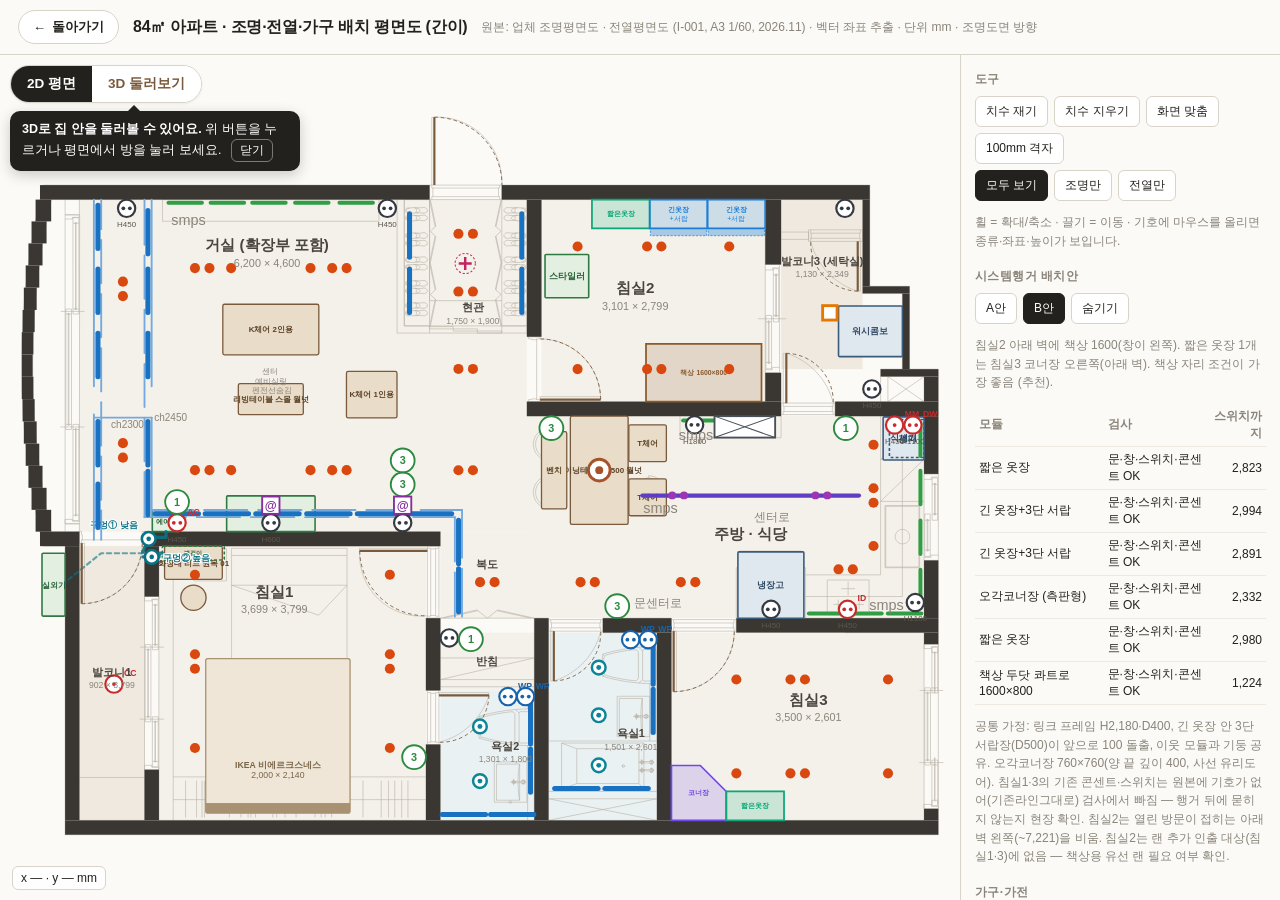
==== commit 664405cb: "Move bedroom 3 door-side light to 900 off the left wall TEST=npm test on dev (131/131)  Co-Authored-" ====
--- a/plan.html
+++ b/plan.html
@@ -159,7 +159,7 @@
 </div>
 
 <script>
-const DATA = {"walls":[[5852,-201,5098,201],[-546,-201,5397,201],[-607,0,216,302],[-663,302,208,305],[9502,0,219,899],[-706,607,195,305],[10851,0,99,1201],[-744,912,188,307],[10851,1201,650,99],[-770,1219,178,310],[-787,1529,167,307],[6200,0,201,1900],[-798,1836,160,310],[11402,1300,99,1049],[11100,2349,800,102],[-798,2146,150,308],[-798,2454,160,310],[11702,2451,198,348],[9502,2400,219,399],[10470,2799,1430,201],[6200,2799,3521,201],[-787,2764,167,309],[-770,3073,178,308],[-744,3381,188,307],[11702,3000,198,800],[-706,3688,195,305],[-663,3993,208,305],[-607,4298,216,302],[902,4600,4099,201],[-546,4600,546,201],[902,4801,200,698],[11702,4999,198,800],[9101,5799,2799,200],[7252,5799,950,200],[11702,5999,198,160],[4801,5799,200,1001],[11702,8440,198,160],[8001,5999,201,2601],[6302,5799,198,2801],[4801,7549,200,1051],[902,7899,200,701],[-198,4801,198,3799],[-198,8600,12098,199]],"doors":[{"hinge":[4918,-202],"p0":[5854,-202],"p3":[4918,-1142],"r":938,"leaf":[4918,-1142]},{"hinge":[6382,2770],"p0":[7221,2770],"p3":[6382,1930],"r":840,"leaf":[7221,2770]},{"hinge":[4821,4867],"p0":[3883,4867],"p3":[4821,5766],"r":918,"leaf":[3883,4867]},{"hinge":[8233,5978],"p0":[8233,6817],"p3":[9073,5978],"r":840,"leaf":[8233,6817]},{"hinge":[6573,5979],"p0":[6573,6669],"p3":[7223,5979],"r":670,"leaf":[6573,6669]},{"hinge":[4983,6868],"p0":[4983,7518],"p3":[5674,6868],"r":670,"leaf":[5674,6868]},{"hinge":[9794,2820],"p0":[10444,2820],"p3":[9794,2129],"r":670,"leaf":[9794,2129]},{"hinge":[32,4759],"p0":[32,5598],"p3":[871,4759],"r":839,"leaf":[32,5598]},{"hinge":[10783,579],"p0":[10132,579],"p3":[10783,1269],"r":670,"leaf":[10783,1269]}],"fixtures":[{"t":"T3","x":257,"y":4241,"o":"V","len":671,"room":"거실 (확장부 포함)"},{"t":"T3","x":257,"y":3375,"o":"V","len":671,"room":"거실 (확장부 포함)"},{"t":"T3","x":257,"y":2153,"o":"V","len":671,"room":"거실 (확장부 포함)"},{"t":"T3","x":257,"y":1262,"o":"V","len":671,"room":"거실 (확장부 포함)"},{"t":"T3","x":257,"y":378,"o":"V","len":671,"room":"거실 (확장부 포함)"},{"t":"COB","x":2626,"y":43,"o":"H","len":519,"room":"거실 (확장부 포함)"},{"t":"COB","x":3220,"y":43,"o":"H","len":519,"room":"거실 (확장부 포함)"},{"t":"COB","x":3835,"y":43,"o":"H","len":519,"room":"거실 (확장부 포함)"},{"t":"T3","x":4574,"y":1262,"o":"V","len":671,"room":"현관"},{"t":"T3","x":4574,"y":497,"o":"V","len":671,"room":"현관"},{"t":"T3","x":6129,"y":1262,"o":"V","len":671,"room":"현관"},{"t":"T3","x":6129,"y":497,"o":"V","len":671,"room":"현관"},{"t":"DL51","x":5452,"y":1274,"o":"","len":0,"room":"현관"},{"t":"DL51","x":5251,"y":1274,"o":"","len":0,"room":"현관"},{"t":"DL51","x":5452,"y":474,"o":"","len":0,"room":"현관"},{"t":"DL51","x":5251,"y":474,"o":"","len":0,"room":"현관"},{"t":"PEND","x":7202,"y":3748,"o":"","len":0,"room":"주방 · 식당"},{"t":"DL51","x":5752,"y":5300,"o":"","len":0,"room":"복도"},{"t":"DL51","x":5551,"y":5300,"o":"","len":0,"room":"복도"},{"t":"DL51","x":8533,"y":5300,"o":"","len":0,"room":"주방 · 식당"},{"t":"DL51","x":8332,"y":5300,"o":"","len":0,"room":"주방 · 식당"},{"t":"DL51","x":7141,"y":5300,"o":"","len":0,"room":"주방 · 식당"},{"t":"DL51","x":6943,"y":5300,"o":"","len":0,"room":"주방 · 식당"},{"t":"DL51","x":5452,"y":2346,"o":"","len":0,"room":"거실 (확장부 포함)"},{"t":"DL51","x":5251,"y":2346,"o":"","len":0,"room":"거실 (확장부 포함)"},{"t":"COB","x":8595,"y":3060,"o":"H","len":519,"room":"주방 · 식당"},{"t":"COB","x":9303,"y":3060,"o":"H","len":519,"room":"주방 · 식당"},{"t":"D200","x":10397,"y":1569,"o":"","len":0,"room":"발코니3 (세탁실)"},{"t":"COB","x":11652,"y":3988,"o":"V","len":519,"room":"주방 · 식당"},{"t":"COB","x":11652,"y":3320,"o":"V","len":519,"room":"주방 · 식당"},{"t":"COB","x":11652,"y":4677,"o":"V","len":519,"room":"주방 · 식당"},{"t":"COB","x":11652,"y":5359,"o":"V","len":519,"room":"주방 · 식당"},{"t":"COB","x":10338,"y":5735,"o":"H","len":519,"room":"주방 · 식당"},{"t":"COB","x":10883,"y":5735,"o":"H","len":519,"room":"주방 · 식당"},{"t":"COB","x":11432,"y":5735,"o":"H","len":519,"room":"주방 · 식당"},{"t":"SPOT","x":8213,"y":4098,"o":"","len":0,"room":"주방 · 식당"},{"t":"SPOT","x":8376,"y":4098,"o":"","len":0,"room":"주방 · 식당"},{"t":"SPOT","x":10197,"y":4098,"o":"","len":0,"room":"주방 · 식당"},{"t":"SPOT","x":10362,"y":4098,"o":"","len":0,"room":"주방 · 식당"},{"t":"DL51","x":11002,"y":4799,"o":"","len":0,"room":"주방 · 식당"},{"t":"DL51","x":11002,"y":4200,"o":"","len":0,"room":"주방 · 식당"},{"t":"DL51","x":11002,"y":3999,"o":"","len":0,"room":"주방 · 식당"},{"t":"DL51","x":11002,"y":3397,"o":"","len":0,"room":"주방 · 식당"},{"t":"DL51","x":10715,"y":5122,"o":"","len":0,"room":"주방 · 식당"},{"t":"DL51","x":10517,"y":5122,"o":"","len":0,"room":"주방 · 식당"},{"t":"SENSOR","x":5345,"y":885,"o":"","len":0,"room":"현관"},{"t":"DL51","x":5452,"y":3749,"o":"","len":0,"room":"거실 (확장부 포함)"},{"t":"DL51","x":5251,"y":3749,"o":"","len":0,"room":"거실 (확장부 포함)"},{"t":"DL51","x":6902,"y":649,"o":"","len":0,"room":"침실2"},{"t":"DL51","x":1601,"y":5198,"o":"","len":0,"room":"침실1"},{"t":"WP75","x":7195,"y":6483,"o":"","len":0,"room":"욕실1"},{"t":"WP75","x":7195,"y":7144,"o":"","len":0,"room":"욕실1"},{"t":"WP75","x":7195,"y":7838,"o":"","len":0,"room":"욕실1"},{"t":"T3","x":7949,"y":7083,"o":"V","len":671,"room":"욕실1"},{"t":"T3","x":7949,"y":6415,"o":"V","len":669,"room":"욕실1"},{"t":"T3","x":6885,"y":8158,"o":"H","len":671,"room":"욕실1"},{"t":"T3","x":7581,"y":8158,"o":"H","len":671,"room":"욕실1"},{"t":"T3","x":5327,"y":8519,"o":"H","len":671,"room":"욕실2"},{"t":"T3","x":5996,"y":8519,"o":"H","len":669,"room":"욕실2"},{"t":"WP75","x":5549,"y":7299,"o":"","len":0,"room":"욕실2"},{"t":"WP75","x":5549,"y":8056,"o":"","len":0,"room":"욕실2"},{"t":"T3","x":6250,"y":7911,"o":"V","len":671,"room":"욕실2"},{"t":"T3","x":6250,"y":7241,"o":"V","len":671,"room":"욕실2"},{"t":"DL51","x":1601,"y":7598,"o":"","len":0,"room":"침실1"},{"t":"DL51","x":1601,"y":6499,"o":"","len":0,"room":"침실1"},{"t":"DL51","x":1601,"y":6298,"o":"","len":0,"room":"침실1"},{"t":"DL51","x":4301,"y":6499,"o":"","len":0,"room":"침실1"},{"t":"DL51","x":4301,"y":6298,"o":"","len":0,"room":"침실1"},{"t":"DL51","x":4301,"y":5198,"o":"","len":0,"room":"침실1"},{"t":"DL51","x":4301,"y":7598,"o":"","len":0,"room":"침실1"},{"t":"DL51","x":603,"y":3575,"o":"","len":0,"room":"거실 (확장부 포함)"},{"t":"DL51","x":603,"y":3374,"o":"","len":0,"room":"거실 (확장부 포함)"},{"t":"DL51","x":603,"y":1137,"o":"","len":0,"room":"거실 (확장부 포함)"},{"t":"DL51","x":603,"y":1337,"o":"","len":0,"room":"거실 (확장부 포함)"},{"t":"T3","x":949,"y":3375,"o":"V","len":671,"room":"거실 (확장부 포함)"},{"t":"T3","x":949,"y":2153,"o":"V","len":671,"room":"거실 (확장부 포함)"},{"t":"T3","x":949,"y":1262,"o":"V","len":671,"room":"거실 (확장부 포함)"},{"t":"T3","x":2744,"y":4351,"o":"H","len":671,"room":"거실 (확장부 포함)"},{"t":"T3","x":3450,"y":4351,"o":"H","len":671,"room":"거실 (확장부 포함)"},{"t":"T3","x":2043,"y":4351,"o":"H","len":671,"room":"거실 (확장부 포함)"},{"t":"T3","x":1350,"y":4351,"o":"H","len":671,"room":"거실 (확장부 포함)"},{"t":"T3","x":4151,"y":4351,"o":"H","len":671,"room":"거실 (확장부 포함)"},{"t":"T3","x":4858,"y":4351,"o":"H","len":669,"room":"거실 (확장부 포함)"},{"t":"T3","x":5253,"y":5414,"o":"V","len":669,"room":"복도"},{"t":"T3","x":5253,"y":4744,"o":"V","len":671,"room":"복도"},{"t":"T3","x":949,"y":451,"o":"V","len":671,"room":"거실 (확장부 포함)"},{"t":"T3","x":949,"y":4065,"o":"V","len":669,"room":"거실 (확장부 포함)"},{"t":"DL51","x":1802,"y":3748,"o":"","len":0,"room":"거실 (확장부 포함)"},{"t":"DL51","x":9003,"y":649,"o":"","len":0,"room":"침실2"},{"t":"DL51","x":8063,"y":649,"o":"","len":0,"room":"침실2"},{"t":"DL51","x":7865,"y":649,"o":"","len":0,"room":"침실2"},{"t":"DL51","x":6902,"y":2348,"o":"","len":0,"room":"침실2"},{"t":"DL51","x":9003,"y":2348,"o":"","len":0,"room":"침실2"},{"t":"DL51","x":8063,"y":2348,"o":"","len":0,"room":"침실2"},{"t":"DL51","x":7865,"y":2348,"o":"","len":0,"room":"침실2"},{"t":"COB","x":2050,"y":43,"o":"H","len":519,"room":"거실 (확장부 포함)"},{"t":"COB","x":1466,"y":43,"o":"H","len":519,"room":"거실 (확장부 포함)"},{"t":"DL51","x":11203,"y":6648,"o":"","len":0,"room":"침실3"},{"t":"DL51","x":10052,"y":6648,"o":"","len":0,"room":"침실3"},{"t":"DL51","x":9851,"y":6648,"o":"","len":0,"room":"침실3"},{"t":"DL51","x":11203,"y":7949,"o":"","len":0,"room":"침실3"},{"t":"DL51","x":10052,"y":7949,"o":"","len":0,"room":"침실3"},{"t":"DL51","x":9851,"y":7949,"o":"","len":0,"room":"침실3"},{"t":"DL51","x":8703,"y":6648,"o":"","len":0,"room":"침실3"},{"t":"DL51","x":9102,"y":7949,"o":"","len":0,"memo":"코너장(H2,180)에 가려 업체가 옮김 (11/10): 왼쪽 벽에서 500 → 900. 원래 위치 x 8,703","room":"침실3"},{"t":"DL51","x":2102,"y":3748,"o":"","len":0,"room":"거실 (확장부 포함)"},{"t":"DL51","x":1601,"y":3748,"o":"","len":0,"room":"거실 (확장부 포함)"},{"t":"DL51","x":3502,"y":3748,"o":"","len":0,"room":"거실 (확장부 포함)"},{"t":"DL51","x":3202,"y":3748,"o":"","len":0,"room":"거실 (확장부 포함)"},{"t":"DL51","x":3702,"y":3748,"o":"","len":0,"room":"거실 (확장부 포함)"},{"t":"DL51","x":1802,"y":949,"o":"","len":0,"room":"거실 (확장부 포함)"},{"t":"DL51","x":2102,"y":949,"o":"","len":0,"room":"거실 (확장부 포함)"},{"t":"DL51","x":1601,"y":949,"o":"","len":0,"room":"거실 (확장부 포함)"},{"t":"DL51","x":3502,"y":949,"o":"","len":0,"room":"거실 (확장부 포함)"},{"t":"DL51","x":3202,"y":949,"o":"","len":0,"room":"거실 (확장부 포함)"},{"t":"DL51","x":3702,"y":949,"o":"","len":0,"room":"거실 (확장부 포함)"}],"lines72":[[201,0,201,2586],[201,2977,201,4714],[302,0,302,409],[302,559,302,1158],[302,1308,302,1908],[302,2057,302,2657],[302,2807,302,3409],[302,3559,302,4158],[302,4308,302,4714],[10800,4125,7800,4125],[10800,4074,7800,4074],[5202,4399,4625,4399],[4475,4399,3876,4399],[3726,4399,3127,4399],[2977,4399,2375,4399],[2225,4399,1626,4399],[1476,4399,902,4399],[5301,4300,4727,4300],[4577,4300,3975,4300],[3825,4300,3226,4300],[3076,4300,2476,4300],[2327,4300,1727,4300],[1577,4300,1001,4300],[5202,4399,5202,5014],[5202,5164,5202,5778],[5301,4300,5301,4963],[5301,5113,5301,5778],[902,4399,902,3774],[902,3625,902,3025],[902,2875,902,2276],[902,2126,902,1524],[902,1374,902,775],[902,625,902,0],[1001,4399,1001,3020],[1001,2586,1001,0],[201,3020,1001,3020]],"ref":["M4851 1400L5852 1400","M10950 0L9721 0","M9502 0L6401 0","M6200 0L5852 0","M4851 0L-546 0","M0 211L-198 211","M10102 450L9721 450","M10102 551L9721 551","M11501 1201L10950 1201","M10950 -201L5852 -201","M4851 -201L-498 -201","M5001 4600L902 4600","M0 4600L-546 4600","M0 4491L-198 4491","M5001 4801L1102 4801","M0 4801L-498 4801","M4801 5799L5001 5799","M11702 5799L9101 5799","M11402 5499L10061 5499","M11100 5199L10061 5199","M10061 5100L9101 5100","M10008 4869L9149 4869","M10940 5270L10361 5270","M10940 5751L10361 5751","M8202 5799L7252 5799","M6500 5799L6302 5799","M11702 5999L10602 5999","M11702 6159L11900 6159","M8001 5999L7252 5999","M11702 8600L8202 8600","M8001 8600L6500 8600","M6302 8600L5001 8600","M4801 8600L1102 8600","M4801 7998L1300 7998","M902 8600L0 8600","M11702 8440L11900 8440","M8001 8301L6500 8301","M8001 8199L6500 8199","M7821 8169L6680 8169","M8001 7501L6500 7501","M7821 7529L6680 7529","M6302 6650L5001 6650","M6302 6350L5001 6350","M6302 6749L5001 6749","M9502 2400L9721 2400","M9502 899L9721 899","M11702 2799L10470 2799","M9502 2799L6200 2799","M6401 1900L6200 1900","M11702 3000L10470 3000","M11702 3599L11100 3599","M11702 4181L11100 4181","M11641 4239L11161 4239","M11631 4249L11171 4249","M11641 5100L11161 5100","M11631 5090L11171 5090","M11702 3800L11900 3800","M11702 4999L11900 4999","M9721 3000L6200 3000","M7602 4501L6802 4501","M9721 3299L8321 3299","M11702 2451L11100 2451","M11900 2349L11100 2349","M11402 1300L10851 1300","M11900 8799L-198 8799M-198 8799L-198 4801","M0 4600L0 8600","M0 0L0 211","M0 4491L0 4600","M1102 4801L1102 5499","M1300 4801L1300 8600","M1102 7899L1102 8600","M-198 0L-198 211","M902 4600L902 5499","M902 7899L902 8600","M4801 5799L4801 6800","M4801 7549L4801 8600","M5001 4600L5001 4801","M5001 5799L5001 6800","M5001 7549L5001 8600","M6302 5799L6302 8600","M6210 6749L6210 7056","M6210 7564L6210 8600","M6500 5799L6500 8600","M6680 7529L6680 8169","M7252 5799L7252 5999","M8001 5999L8001 8600","M7821 7529L7821 8169","M7902 5999L7902 6198","M7902 6706L7902 7501","M8202 5799L8202 8600","M9101 5799L9101 5999","M11702 2451L11702 2799","M11702 3000L11702 3800","M11402 3000L11402 5499","M11702 4999L11702 5799","M11100 3000L11100 5199","M11161 4239L11161 5100","M11171 4249L11171 5090","M11641 4239L11641 5100","M11631 4249L11631 5090","M11702 5999L11702 6159","M11702 8440L11702 8600","M11900 2349L11900 3800","M11900 4999L11900 6159","M11900 8440L11900 8799","M11100 2349L11100 2451","M10851 1300L10851 0","M10950 1201L10950 0","M9721 0L9721 899","M9721 2400L9721 3000","M10470 2799L10470 3000","M6200 0L6200 1900","M6200 2799L6200 3000","M6401 0L6401 1900","M9502 0L9502 899","M9502 2400L9502 2799","M-498 -201L-569 107M-569 107L-630 417M-630 417L-681 729M-681 729L-724 1041M-724 1041L-757 1354M-757 1354L-780 1669M-780 1669L-795 1984M-795 1984L-798 2301M-798 2301L-795 2616M-795 2616L-780 2931M-780 2931L-757 3246M-757 3246L-724 3559M-724 3559L-681 3871M-681 3871L-630 4183M-630 4183L-569 4493M-569 4493L-498 4801","M-391 0L-460 325M-460 325L-518 650M-518 650L-564 978M-564 978L-602 1308M-602 1308L-627 1638M-627 1638L-643 1968M-643 1968L-648 2301M-648 2301L-643 2631M-643 2631L-627 2962M-627 2962L-602 3292M-602 3292L-564 3622M-564 3622L-518 3950M-518 3950L-460 4275M-460 4275L-391 4600","M11501 2349L11501 1201","M11402 2349L11402 1300","M10950 0L10950 -201","M5001 6800L4801 6800","M5001 7549L4801 7549","M1102 5499L902 5499","M1102 7899L902 7899","M5852 -201L5852 0","M4851 -201L4851 0M4851 0L4851 1400","M4501 0L4501 1750","M4402 0L4402 1849","M4851 -201L4882 -201M4882 -201L4882 -160M4882 -160L4897 -160M4897 -160L4897 -41M4897 -41L4882 -41M4882 -41L4882 0M4882 0L4851 0M4851 0L4851 -201","M5852 -201L5822 -201M5822 -201L5822 -160M5822 -160L5806 -160M5806 -160L5806 -41M5806 -41L5822 -41M5822 -41L5822 0M5822 0L5852 0M5852 0L5852 -201","M4897 -41L5806 -41","M4897 -160L5806 -160","M4915 -201L5822 -201","M4882 0L5822 0","M4882 -1140L4915 -1140L4915 -201L4882 -201Z","M5854 -202C5866 -454 5772 -700 5594 -879M5594 -879C5416 -1058 5171 -1154 4918 -1142","M6335 1930L6335 2771","M7221 2771L7221 2730L6380 2730L6380 2771Z","M7221 2770C7221 2306 6845 1930 6382 1930","M6220 2799L6380 2799M6380 2799L6380 2771M6380 2771L6335 2771M6335 2771L6335 2761M6335 2761L6266 2761M6266 2761L6266 2771M6266 2771L6220 2771M6220 2771L6220 2799","M6220 1900L6380 1900M6380 1900L6380 1930M6380 1930L6335 1930M6335 1930L6335 1941M6335 1941L6266 1941M6266 1941L6266 1930M6266 1930L6220 1930M6220 1930L6220 1900","M4867 5771L4867 4839","M3881 4831L3881 4869L4821 4869L4821 4831Z","M3883 4867C3867 5117 3962 5362 4143 5535M4143 5535C4324 5708 4572 5793 4821 5766","M4981 4801L4821 4801M4821 4801L4821 4831M4821 4831L4867 4831M4867 4831L4867 4839M4867 4839L4935 4839M4935 4839L4935 4831M4935 4831L4981 4831M4981 4831L4981 4801","M4981 5799L4821 5799M4821 5799L4821 5771M4821 5771L4867 5771M4867 5771L4867 5761M4867 5761L4935 5761M4935 5761L4935 5771M4935 5771L4981 5771M4981 5771L4981 5799","M4935 4834L4935 5761","M4981 4831L4981 5771","M4821 4831L4821 5771","M9070 5933L8232 5933","M8232 6820L8270 6820L8270 5979L8232 5979Z","M8233 6817C8697 6817 9073 6442 9073 5978","M8202 5819L8202 5979M8202 5979L8232 5979M8232 5979L8232 5933M8232 5933L8240 5933M8240 5933L8240 5865M8240 5865L8232 5865M8232 5865L8232 5819M8232 5819L8202 5819","M9101 5819L9101 5979M9101 5979L9070 5979M9070 5979L9070 5933M9070 5933L9060 5933M9060 5933L9060 5865M9060 5865L9070 5865M9070 5865L9070 5819M9070 5819L9101 5819","M9060 5865L8240 5865","M8232 5819L9070 5819","M8232 5979L9070 5979","M7221 5933L6541 5933","M6530 6670L6571 6670L6571 5979L6530 5979Z","M6573 6669C6896 6569 7142 6307 7223 5979","M6500 5819L6500 5979M6500 5979L6530 5979M6530 5979L6530 5933M6530 5933L6541 5933M6541 5933L6541 5865M6541 5865L6530 5865M6530 5865L6530 5819M6530 5819L6500 5819","M7252 5819L7252 5979M7252 5979L7221 5979M7221 5979L7221 5933M7221 5933L7211 5933M7211 5933L7211 5865M7211 5865L7221 5865M7221 5865L7221 5819M7221 5819L7252 5819","M7211 5865L6541 5865","M6530 5819L7221 5819","M6530 5979L7221 5979","M4935 7518L4935 6840","M5672 6830L5672 6871L4981 6871L4981 6830Z","M4983 7518C5311 7437 5573 7190 5674 6868","M4821 6800L4981 6800M4981 6800L4981 6830M4981 6830L4935 6830M4935 6830L4935 6840M4935 6840L4867 6840M4867 6840L4867 6830M4867 6830L4821 6830M4821 6830L4821 6800","M4821 7549L4981 7549M4981 7549L4981 7518M4981 7518L4935 7518M4935 7518L4935 7511M4935 7511L4867 7511M4867 7511L4867 7518M4867 7518L4821 7518M4821 7518L4821 7549","M4867 7511L4867 6840","M4821 6830L4821 7518","M4981 6830L4981 7518","M10442 2865L9761 2865","M9751 2131L9792 2131L9792 2819L9751 2819Z","M10444 2820C10363 2492 10116 2230 9794 2129","M9721 2979L9721 2819M9721 2819L9751 2819M9751 2819L9751 2865M9751 2865L9761 2865M9761 2865L9761 2936M9761 2936L9751 2936M9751 2936L9751 2979M9751 2979L9721 2979","M10470 2979L10470 2819M10470 2819L10442 2819M10442 2819L10442 2865M10442 2865L10432 2865M10432 2865L10432 2936M10432 2936L10442 2936M10442 2936L10442 2979M10442 2979L10470 2979","M10432 2936L9761 2936","M9751 2979L10442 2979","M9751 2819L10442 2819","M-198 4491L-198 4600","M836 7198L1171 7198","M841 6200L1171 6200","M1092 5616L1092 6170","M1011 5616L1011 6170","M902 5499L902 7899","M1062 6165L1059 6159M1059 6159L1057 6157M1057 6157L1054 6157","M1039 6165L1041 6159M1041 6159L1044 6157M1044 6157L1046 6157","M1039 5616L1041 5624M1041 5624L1044 5624M1044 5624L1046 5624","M1062 5616L1059 5624M1059 5624L1057 5624M1057 5624L1054 5624","M1046 5611L1054 5611","M1092 7234L1092 7783","M1011 7234L1011 7783","M991 6236L991 7165","M912 6236L912 7165","M1102 5499L1100 7899","M1062 7783L1059 7777M1059 7777L1057 7775M1057 7775L1054 7775","M1039 7783L1041 7777M1041 7777L1044 7775M1044 7775L1046 7775","M1039 7234L1041 7239M1041 7239L1044 7242M1044 7242L1046 7242","M1062 7234L1059 7239M1059 7239L1057 7242M1057 7242L1054 7242","M940 7165L942 7158M942 7158L947 7158","M963 7165L960 7158M960 7158L958 7158M958 7158L955 7158","M963 6236L960 6241M960 6241L958 6241M958 6241L955 6243","M940 6236L942 6241M942 6241L947 6243","M902 7899L1100 7899M1100 7899L1100 7864M1100 7864L1003 7864M1003 7864L1003 7838M1003 7838L902 7838M902 7838L902 7899","M1062 7783L1092 7783M1092 7783L1092 7859M1092 7859L1011 7859M1011 7859L1011 7783M1011 7783L1041 7783M1041 7783L1044 7793M1044 7793L1057 7793M1057 7793L1062 7783","M1046 7790L1054 7790L1054 7226L1046 7226Z","M1041 7234L1044 7224M1044 7224L1057 7224M1057 7224L1062 7234M1062 7234L1092 7234M1092 7234L1092 7165M1092 7165L1011 7165M1011 7165L1011 7234M1011 7234L1041 7234","M958 7175L945 7175M945 7175L940 7165M940 7165L912 7165M912 7165L912 7234M912 7234L991 7234M991 7234L991 7165M991 7165L960 7165M960 7165L958 7175","M947 6228L955 6228L955 7170L947 7170Z","M960 6236L991 6236M991 6236L991 6165M991 6165L912 6165M912 6165L912 6236M912 6236L940 6236M940 6236L945 6223M945 6223L958 6223M958 6223L960 6236","M1057 6175L1062 6165M1062 6165L1092 6165M1092 6165L1092 6236M1092 6236L1011 6236M1011 6236L1011 6165M1011 6165L1041 6165M1041 6165L1044 6175M1044 6175L1057 6175","M1046 5611L1046 6175M1046 6175L1054 6175M1054 6175L1054 5611","M1062 5616L1092 5616M1092 5616L1092 5542M1092 5542L1011 5542M1011 5542L1011 5616M1011 5616L1041 5616M1041 5616L1044 5606M1044 5606L1057 5606M1057 5606L1062 5616","M902 5499L1102 5499M1102 5499L1102 5535M1102 5535L1003 5535M1003 5535L1003 5560M1003 5560L998 5560M998 5560L902 5560M902 5560L902 5499","M-264 3150L71 3150","M-259 1549L71 1549","M-8 328L-8 1514","M-89 328L-89 1514","M-198 269L-198 4491","M-38 1514L-41 1509M-41 1509L-43 1509M-43 1509L-46 1506","M-61 1514L-58 1509M-58 1509L-56 1509M-56 1509L-53 1506","M-61 328L-58 333M-58 333L-56 335M-56 335L-53 335","M-38 328L-41 333M-41 333L-43 335M-43 335L-46 335","M-53 320L-46 320","M-8 3185L-8 4371","M-89 3185L-89 4371","M-109 1585L-109 3114","M-188 1585L-188 3114","M3 211L0 4455","M-38 4371L-41 4366M-41 4366L-43 4366M-43 4366L-46 4364","M-61 4371L-58 4366M-58 4366L-56 4366M-56 4366L-53 4364","M-61 3185L-58 3190M-58 3190L-56 3190M-56 3190L-53 3193","M-38 3185L-41 3190M-41 3190L-43 3190M-43 3190L-46 3193","M-160 3114L-157 3109M-157 3109L-155 3106","M-137 3114L-140 3109M-140 3109L-142 3109M-142 3109L-145 3106","M-137 1585L-140 1590M-140 1590L-142 1593M-142 1593L-145 1593","M-160 1585L-157 1590M-157 1590L-157 1593M-157 1593L-155 1593","M-198 4491L0 4491M0 4491L0 4455M0 4455L-97 4455M-97 4455L-97 4430M-97 4430L-198 4430M-198 4430L-198 4491","M-38 4371L-8 4371M-8 4371L-8 4448M-8 4448L-89 4448M-89 4448L-89 4371M-89 4371L-58 4371M-58 4371L-56 4384M-56 4384L-43 4384M-43 4384L-38 4371","M-53 4379L-46 4379L-46 3178L-53 3178Z","M-58 3185L-56 3172M-56 3172L-43 3172M-43 3172L-38 3185M-38 3185L-8 3185M-8 3185L-8 3114M-8 3114L-89 3114M-89 3114L-89 3185M-89 3185L-58 3185","M-142 3127L-155 3127M-155 3127L-160 3114M-160 3114L-188 3114M-188 3114L-188 3185M-188 3185L-109 3185M-109 3185L-109 3114M-109 3114L-140 3114M-140 3114L-142 3127","M-155 1577L-145 1577L-145 3122L-155 3122Z","M-140 1585L-109 1585M-109 1585L-109 1516M-109 1516L-188 1516M-188 1516L-188 1585M-188 1585L-160 1585M-160 1585L-155 1575M-155 1575L-142 1575M-142 1575L-140 1585","M-43 1527L-38 1514M-38 1514L-8 1514M-8 1514L-8 1585M-8 1585L-89 1585M-89 1585L-89 1514M-89 1514L-58 1514M-58 1514L-56 1527M-56 1527L-43 1527","M-53 320L-53 1521M-53 1521L-46 1521M-46 1521L-46 320","M-38 328L-8 328M-8 328L-8 251M-8 251L-89 251M-89 251L-89 328M-89 328L-58 328M-58 328L-56 317M-56 317L-43 317M-43 317L-38 328","M-198 211L0 211M0 211L0 246M0 246L-97 246M-97 246L-97 269M-97 269L-102 269M-102 269L-198 269M-198 269L-198 211","M11636 7800L11971 7800","M11641 6800L11968 6800","M11892 6218L11892 6769","M11811 6218L11811 6769","M11702 6159L11702 8440","M11862 6764L11859 6759M11859 6759L11857 6759M11857 6759L11854 6756","M11839 6764L11841 6759M11841 6759L11844 6759M11844 6759L11847 6756","M11839 6276L11841 6281M11841 6281L11844 6284M11844 6284L11847 6284","M11862 6276L11859 6281M11859 6281L11857 6284M11857 6284L11854 6284","M11847 6271L11854 6271","M11892 7833L11892 8382","M11811 7833L11811 8382","M11791 6835L11791 7765","M11712 6835L11712 7765","M11900 6159L11900 8440","M11862 8321L11859 8316M11859 8316L11857 8316M11857 8316L11854 8313","M11839 8321L11841 8316M11841 8316L11844 8316M11844 8316L11847 8313","M11839 7833L11841 7838M11841 7838L11844 7841M11844 7841L11847 7841","M11862 7833L11859 7838M11859 7838L11857 7841M11857 7841L11854 7841","M11737 7765L11742 7760M11742 7760L11742 7757M11742 7757L11745 7757","M11763 7765L11760 7760M11760 7760L11758 7757M11758 7757L11755 7757","M11763 6835L11760 6840M11760 6840L11758 6840M11758 6840L11755 6843","M11737 6835L11742 6840M11742 6840L11745 6843","M11702 8440L11900 8440M11900 8440L11900 8405M11900 8405L11803 8405M11803 8405L11803 8379M11803 8379L11702 8379M11702 8379L11702 8440","M11862 8321L11892 8321M11892 8321L11892 8397M11892 8397L11811 8397M11811 8397L11811 8321M11811 8321L11841 8321M11841 8321L11844 8334M11844 8334L11857 8334M11857 8334L11862 8321","M11847 8313L11854 8313L11854 7732L11847 7732Z","M11841 7833L11844 7823M11844 7823L11857 7823M11857 7823L11862 7833M11862 7833L11892 7833M11892 7833L11892 7765M11892 7765L11811 7765M11811 7765L11811 7833M11811 7833L11841 7833","M11758 7775L11745 7775M11745 7775L11740 7765M11740 7765L11712 7765M11712 7765L11712 7833M11712 7833L11791 7833M11791 7833L11791 7765M11791 7765L11760 7765M11760 7765L11758 7775","M11745 6828L11755 6828L11755 7770L11745 7770Z","M11760 6835L11791 6835M11791 6835L11791 6764M11791 6764L11712 6764M11712 6764L11712 6835M11712 6835L11740 6835M11740 6835L11745 6822M11745 6822L11758 6822M11758 6822L11760 6835","M11857 6777L11862 6764M11862 6764L11892 6764M11892 6764L11892 6835M11892 6835L11811 6835M11811 6835L11811 6764M11811 6764L11841 6764M11841 6764L11844 6777M11844 6777L11857 6777","M11847 6271L11847 6835M11847 6835L11854 6835M11854 6835L11854 6271","M11862 6276L11892 6276M11892 6276L11892 6200M11892 6200L11811 6200M11811 6200L11811 6276M11811 6276L11841 6276M11841 6276L11844 6266M11844 6266L11857 6266M11857 6266L11862 6276","M11702 6159L11900 6159M11900 6159L11900 6195M11900 6195L11803 6195M11803 6195L11803 6220M11803 6220L11798 6220M11798 6220L11702 6220M11702 6220L11702 6159","M11798 3876L11803 3876","M11864 3945L11862 3950M11862 3950L11859 3952M11859 3952L11857 3952","M11836 3945L11839 3950M11839 3950L11841 3952M11841 3952L11847 3952","M11836 4356L11839 4348M11839 4348L11841 4348M11841 4348L11847 4346","M11864 4356L11862 4348M11862 4348L11859 4348M11859 4348L11857 4346","M11735 4442L11740 4450M11740 4450L11742 4453M11742 4453L11745 4453","M11765 4442L11760 4450M11760 4450L11758 4453M11758 4453L11755 4453","M11765 4856L11760 4849M11760 4849L11758 4849M11758 4849L11755 4846","M11735 4856L11740 4849M11740 4849L11742 4849M11742 4849L11745 4846","M11900 3843L11900 4925","M11890 3945L11890 4356","M11814 3945L11814 4356","M11788 4442L11788 4856","M11712 4442L11712 4856","M11864 3945L11890 3945M11890 3945L11890 3856M11890 3856L11814 3856M11814 3856L11814 3945M11814 3945L11839 3945M11839 3945L11844 3929M11844 3929L11859 3929M11859 3929L11864 3945","M11864 4356L11890 4356M11890 4356L11890 4442M11890 4442L11814 4442M11814 4442L11814 4356M11814 4356L11839 4356M11839 4356L11844 4369M11844 4369L11859 4369M11859 4369L11864 4356","M11857 4364L11847 4364L11847 3934L11857 3934ZM11857 4364L11847 4364","M11737 4442L11712 4442M11712 4442L11712 4356M11712 4356L11788 4356M11788 4356L11788 4442M11788 4442L11763 4442M11763 4442L11758 4430M11758 4430L11742 4430M11742 4430L11737 4442","M11758 4869L11763 4856M11763 4856L11788 4856M11788 4856L11788 4943M11788 4943L11712 4943M11712 4943L11712 4856M11712 4856L11737 4856M11737 4856L11742 4869M11742 4869L11758 4869","M11755 4435L11755 4864L11745 4864L11745 4435Z","M11900 3800L11900 3843M11900 3843L11803 3843M11803 3843L11803 3876M11803 3876L11702 3876M11702 3876L11702 3800M11702 3800L11900 3800","M11900 4999L11900 4925M11900 4925L11803 4925M11803 4925L11798 4925M11798 4925L11798 4956M11798 4956L11702 4956M11702 4956L11702 4999M11702 4999L11900 4999","M11702 3876L11702 4956","M9599 975L9604 975","M9665 1044L9662 1052M9662 1052L9660 1052M9660 1052L9657 1054","M9637 1044L9639 1052M9639 1052L9642 1052M9642 1052L9647 1054","M9637 1605L9639 1600M9639 1600L9642 1598M9642 1598L9647 1598","M9665 1605L9662 1600M9662 1600L9660 1598M9660 1598L9657 1598","M9535 1694L9540 1702M9540 1702L9543 1702M9543 1702L9545 1704","M9566 1694L9561 1702M9561 1702L9558 1702M9558 1702L9555 1704","M9566 2256L9561 2250M9561 2250L9558 2248M9558 2248L9555 2248","M9535 2256L9540 2250M9540 2250L9543 2248M9543 2248L9545 2248","M9700 945L9700 2324","M9688 1044L9688 1605","M9614 1044L9614 1605","M9589 1694L9589 2256","M9512 1694L9512 2256","M9792 1651L9398 1651","M9665 1044L9688 1044M9688 1044L9688 958M9688 958L9614 958M9614 958L9614 1044M9614 1044L9639 1044M9639 1044L9642 1031M9642 1031L9660 1031M9660 1031L9665 1044","M9665 1605L9688 1605M9688 1605L9688 1694M9688 1694L9614 1694M9614 1694L9614 1605M9614 1605L9639 1605M9639 1605L9642 1621M9642 1621L9660 1621M9660 1621L9665 1605","M9657 1615L9647 1615L9647 1036L9657 1036ZM9657 1615L9647 1615","M9538 1694L9512 1694M9512 1694L9512 1605M9512 1605L9589 1605M9589 1605L9589 1694M9589 1694L9563 1694M9563 1694L9558 1679M9558 1679L9543 1679M9543 1679L9538 1694","M9558 2271L9563 2256M9563 2256L9589 2256M9589 2256L9589 2344M9589 2344L9512 2344M9512 2344L9512 2256M9512 2256L9538 2256M9538 2256L9543 2271M9543 2271L9558 2271","M9555 1687L9555 2266L9545 2266L9545 1687Z","M9700 899L9700 945M9700 945L9604 945M9604 945L9604 975M9604 975L9502 975M9502 975L9502 899M9502 899L9700 899","M9700 2400L9700 2324M9700 2324L9604 2324M9604 2324L9599 2324M9599 2324L9599 2357M9599 2357L9502 2357M9502 2357L9502 2400M9502 2400L9700 2400","M9502 975L9502 2357","M8001 8301L6500 8600","M6500 8301L8001 8600","M11100 2451L11100 2799","M11702 2799L11201 2451M11201 2451L11201 2799M11201 2799L11702 2451","M871 4714L30 4714","M30 5601L71 5601L71 4760L30 4760Z","M32 5598C495 5598 871 5222 871 4759","M0 4600L0 4760M0 4760L30 4760M30 4760L30 4714M30 4714L41 4714M41 4714L41 4646M41 4646L30 4646M30 4646L30 4600M30 4600L0 4600","M902 4600L902 4760M902 4760L871 4760M871 4760L871 4714M871 4714L861 4714M861 4714L861 4646M861 4646L871 4646M871 4646L871 4600M871 4600L902 4600","M10102 450L10102 551","M10132 536L10810 536","M10820 1270L10780 1270L10780 579L10820 579Z","M10132 579C10214 907 10460 1169 10783 1269","M10851 419L10851 579M10851 579L10820 579M10820 579L10820 536M10820 536L10810 536M10810 536L10810 465M10810 465L10820 465M10820 465L10820 419M10820 419L10851 419","M10102 419L10102 579M10102 579L10132 579M10132 579L10132 536M10132 536L10140 536M10140 536L10140 465M10140 465L10132 465M10132 465L10132 419M10132 419L10102 419","M10140 465L10810 465","M10820 419L10132 419","M10820 579L10132 579","M4402 1849L4851 1849","M5852 1849L6200 1849","M4501 1750L4851 1750","M5852 1849L5852 1750M5852 1750L6200 1750M6200 1750L6200 1849","M4851 1750L4851 1849","M5852 1750L6200 1750L6200 0L5852 0Z","M4851 1750L4501 1750L4501 0L4851 0Z","M5852 1849L4851 1849","M5852 1750L4851 1750","M5852 1821L5514 1821L5514 1849L5852 1849Z","M5514 1791L5179 1791L5179 1821L5514 1821Z","M5179 1760L4851 1760L4851 1791L5179 1791Z","M5842 0L5763 368","M5852 0L5771 376","M5763 368L5842 439","M5842 876L5763 511","M5852 876L5771 503","M5763 511L5842 439","M5842 876L5763 1245","M5852 876L5771 1252","M5763 1245L5842 1316","M5842 1755L5763 1387","M5852 1755L5771 1379","M5763 1387L5842 1316","M4862 0L4938 368","M4851 0L4930 376","M4938 368L4862 439","M4862 876L4938 511","M4851 876L4930 503","M4938 511L4862 439","M4862 876L4938 1245","M4851 876L4930 1252","M4938 1245L4862 1316","M4862 1755L4938 1387","M4851 1755L4930 1379","M4938 1387L4862 1316","M5984 150L5987 160M5987 160L5992 168M5992 168L6002 173M6002 173L6015 178M6015 178L6045 185M6045 185L6078 188M6078 188L6114 185M6114 185L6144 178M6144 178L6157 173M6157 173L6167 168M6167 168L6172 160M6172 160L6175 150M6175 150L6172 142M6172 142L6167 135M6167 135L6157 127M6157 127L6144 122M6144 122L6114 114M6114 114L6078 112M6078 112L6045 114M6045 114L6015 122M6015 122L6002 127M6002 127L5992 135M5992 135L5987 142M5987 142L5984 150","M5949 111C5924 105 5899 115 5884 135","M5884 162C5899 182 5924 192 5949 186","M5950 111C5989 115 6028 115 6068 112","M6041 184C6011 182 5980 183 5950 186","M5886 136C5880 148 5883 162 5893 170","M6121 117L6165 117","M6126 185L6165 185","M6166 182C6179 176 6187 163 6187 149M6187 149C6187 134 6179 121 6166 115","M6053 113C6040 120 6032 134 6033 149M6033 149C6033 163 6040 177 6053 184","M5984 257L5987 264M5987 264L5992 272M5992 272L6002 279M6002 279L6015 284M6015 284L6045 292M6045 292L6078 295M6078 295L6114 292M6114 292L6144 284M6144 284L6157 279M6157 279L6167 272M6167 272L6172 264M6172 264L6175 257M6175 257L6172 246M6172 246L6167 239M6167 239L6157 234M6157 234L6144 229M6144 229L6114 221M6114 221L6078 218M6078 218L6045 221M6045 221L6015 229M6015 229L6002 234M6002 234L5992 239M5992 239L5987 246M5987 246L5984 257","M5949 215C5924 209 5899 219 5884 240","M5884 266C5899 286 5924 296 5949 291","M5950 218C5989 222 6028 222 6068 218","M6041 288C6011 286 5980 287 5950 290","M5886 240C5880 252 5883 266 5893 274","M6121 221L6165 221","M6126 290L6165 290","M6166 286C6179 281 6187 267 6187 253M6187 253C6187 238 6179 225 6166 219","M6053 219C6040 227 6032 241 6033 255M6033 255C6033 270 6040 283 6053 291","M5984 500L5987 508M5987 508L5992 516M5992 516L6002 523M6002 523L6015 528M6015 528L6045 536M6045 536L6078 538M6078 538L6114 536M6114 536L6144 528M6144 528L6157 523M6157 523L6167 516M6167 516L6172 508M6172 508L6175 500M6175 500L6172 490M6172 490L6167 483M6167 483L6157 478M6157 478L6144 472M6144 472L6114 465M6114 465L6078 462M6078 462L6045 465M6045 465L6015 472M6015 472L6002 478M6002 478L5992 483M5992 483L5987 490M5987 490L5984 500","M5949 459C5924 453 5899 463 5884 483","M5884 512C5899 533 5924 543 5949 537","M5950 462C5989 466 6028 466 6068 462","M6041 532C6011 530 5980 531 5950 534","M5886 486C5880 498 5883 513 5893 521","M6121 465L6165 465","M6126 533L6165 533","M6166 533C6179 527 6187 514 6187 499M6187 499C6187 485 6179 471 6166 465","M6053 463C6040 471 6032 485 6033 499M6033 499C6033 514 6040 527 6053 535","M5984 605L5987 612M5987 612L5992 620M5992 620L6002 627M6002 627L6015 632M6015 632L6045 640M6045 640L6078 643M6078 643L6114 640M6114 640L6144 632M6144 632L6157 627M6157 627L6167 620M6167 620L6172 612M6172 612L6175 605M6175 605L6172 597M6172 597L6167 589M6167 589L6157 582M6157 582L6144 577M6144 577L6114 569M6114 569L6078 566M6078 566L6045 569M6045 569L6015 577M6015 577L6002 582M6002 582L5992 589M5992 589L5987 597M5987 597L5984 605","M5949 565C5924 560 5899 570 5884 590","M5884 616C5899 637 5924 647 5949 641","M5950 566C5989 570 6028 570 6068 566","M6041 638C6011 637 5980 638 5950 641","M5886 591C5880 602 5883 617 5893 625","M6121 569L6165 569","M6126 638L6165 638","M6166 637C6179 631 6187 618 6187 603M6187 603C6187 589 6179 575 6166 570","M6053 567C6040 575 6032 589 6033 603M6033 603C6033 618 6040 631 6053 639","M5984 833L5987 841M5987 841L5992 848M5992 848L6002 856M6002 856L6015 861M6015 861L6045 869M6045 869L6078 871M6078 871L6114 869M6114 869L6144 861M6144 861L6157 856M6157 856L6167 848M6167 848L6172 841M6172 841L6175 833M6175 833L6172 823M6172 823L6167 815M6167 815L6157 810M6157 810L6144 805M6144 805L6114 798M6114 798L6078 795M6078 795L6045 798M6045 798L6015 805M6015 805L6002 810M6002 810L5992 815M5992 815L5987 823M5987 823L5984 833","M5949 794C5924 788 5899 798 5884 819","M5884 845C5899 866 5924 875 5949 870","M5950 794C5989 798 6028 799 6068 795","M6041 864C6011 863 5980 864 5950 867","M5886 819C5880 831 5883 845 5893 853","M6121 798L6165 798","M6126 866L6165 866","M6166 866C6179 860 6187 846 6187 832M6187 832C6187 817 6179 804 6166 798","M6053 796C6040 804 6032 817 6033 832M6033 832C6033 846 6040 860 6053 868","M5984 937L5987 947M5987 947L5992 955M5992 955L6002 960M6002 960L6015 965M6015 965L6045 973M6045 973L6078 975M6078 975L6114 973M6114 973L6144 965M6144 965L6157 960M6157 960L6167 955M6167 955L6172 947M6172 947L6175 937M6175 937L6172 930M6172 930L6167 922M6167 922L6157 914M6157 914L6144 909M6144 909L6114 902M6114 902L6078 899M6078 899L6045 902M6045 902L6015 909M6015 909L6002 914M6002 914L5992 922M5992 922L5987 930M5987 930L5984 937","M5949 898C5924 893 5899 902 5884 923","M5884 949C5899 970 5924 979 5949 974","M5950 899C5989 903 6028 903 6068 899","M6041 971C6011 969 5980 970 5950 973","M5886 923C5880 935 5883 949 5893 957","M6121 904L6165 904","M6126 970L6165 970","M6166 970C6179 964 6187 951 6187 936M6187 936C6187 921 6179 908 6166 902","M6053 900C6040 908 6032 921 6033 936M6033 936C6033 951 6040 964 6053 972","M5984 1161L5987 1171M5987 1171L5992 1179M5992 1179L6002 1184M6002 1184L6015 1189M6015 1189L6045 1196M6045 1196L6078 1199M6078 1199L6114 1196M6114 1196L6144 1189M6144 1189L6157 1184M6157 1184L6167 1179M6167 1179L6172 1171M6172 1171L6175 1161M6175 1161L6172 1153M6172 1153L6167 1146M6167 1146L6157 1138M6157 1138L6144 1133M6144 1133L6114 1125M6114 1125L6078 1123M6078 1123L6045 1125M6045 1125L6015 1133M6015 1133L6002 1138M6002 1138L5992 1146M5992 1146L5987 1153M5987 1153L5984 1161","M5949 1122C5924 1116 5899 1126 5884 1146","M5884 1173C5899 1193 5924 1203 5949 1197","M5950 1122C5989 1126 6028 1126 6068 1123","M6041 1195C6011 1193 5980 1194 5950 1197","M5886 1147C5880 1158 5883 1173 5893 1181","M6121 1128L6165 1128","M6126 1194L6165 1194","M6166 1193C6179 1187 6187 1174 6187 1160M6187 1160C6187 1145 6179 1132 6166 1126","M6053 1124C6040 1131 6032 1145 6033 1160M6033 1160C6033 1174 6040 1188 6053 1195","M5984 1265L5987 1275M5987 1275L5992 1283M5992 1283L6002 1288M6002 1288L6015 1293M6015 1293L6045 1300M6045 1300L6078 1303M6078 1303L6114 1300M6114 1300L6144 1293M6144 1293L6157 1288M6157 1288L6167 1283M6167 1283L6172 1275M6172 1275L6175 1265M6175 1265L6172 1257M6172 1257L6167 1250M6167 1250L6157 1242M6157 1242L6144 1237M6144 1237L6114 1229M6114 1229L6078 1227M6078 1227L6045 1229M6045 1229L6015 1237M6015 1237L6002 1242M6002 1242L5992 1250M5992 1250L5987 1257M5987 1257L5984 1265","M5949 1226C5924 1220 5899 1230 5884 1250","M5884 1277C5899 1297 5924 1307 5949 1301","M5950 1229C5989 1233 6028 1233 6068 1229","M6041 1299C6011 1297 5980 1298 5950 1301","M5886 1251C5880 1263 5883 1277 5893 1285","M6121 1232L6165 1232","M6126 1300L6165 1300","M6166 1297C6179 1291 6187 1278 6187 1264M6187 1264C6187 1249 6179 1236 6166 1230","M6053 1228C6040 1235 6032 1249 6033 1264M6033 1264C6033 1278 6040 1292 6053 1299","M5984 1468L5987 1478M5987 1478L5992 1486M5992 1486L6002 1491M6002 1491L6015 1496M6015 1496L6045 1504M6045 1504L6078 1506M6078 1506L6114 1504M6114 1504L6144 1496M6144 1496L6157 1491M6157 1491L6167 1486M6167 1486L6172 1478M6172 1478L6175 1468M6175 1468L6172 1460M6172 1460L6167 1453M6167 1453L6157 1445M6157 1445L6144 1440M6144 1440L6114 1433M6114 1433L6078 1430M6078 1430L6045 1433M6045 1433L6015 1440M6015 1440L6002 1445M6002 1445L5992 1453M5992 1453L5987 1460M5987 1460L5984 1468","M5949 1429C5924 1423 5899 1433 5884 1454","M5884 1480C5899 1501 5924 1510 5949 1505","M5950 1429C5989 1433 6028 1434 6068 1430","M6041 1502C6011 1500 5980 1501 5950 1504","M5886 1454C5880 1466 5883 1480 5893 1488","M6121 1435L6165 1435","M6126 1501L6165 1501","M6166 1501C6179 1495 6187 1481 6187 1467M6187 1467C6187 1452 6179 1439 6166 1433","M6053 1431C6040 1439 6032 1452 6033 1467M6033 1467C6033 1481 6040 1495 6053 1503","M5984 1572L5987 1582M5987 1582L5992 1590M5992 1590L6002 1595M6002 1595L6015 1603M6015 1603L6045 1608M6045 1608L6078 1610M6078 1610L6114 1608M6114 1608L6144 1603M6144 1603L6157 1595M6157 1595L6167 1590M6167 1590L6172 1582M6172 1582L6175 1572M6175 1572L6172 1565M6172 1565L6167 1557M6167 1557L6157 1552M6157 1552L6144 1544M6144 1544L6114 1539M6114 1539L6078 1537M6078 1537L6045 1539M6045 1539L6015 1544M6015 1544L6002 1552M6002 1552L5992 1557M5992 1557L5987 1565M5987 1565L5984 1572","M5949 1533C5924 1528 5899 1537 5884 1558","M5884 1584C5899 1605 5924 1614 5949 1609","M5950 1536C5989 1540 6028 1540 6068 1537","M6041 1606C6011 1604 5980 1605 5950 1608","M5886 1558C5880 1570 5883 1584 5893 1592","M6121 1539L6165 1539","M6126 1608L6165 1608","M6166 1605C6179 1599 6187 1586 6187 1571M6187 1571C6187 1556 6179 1543 6166 1537","M6053 1535C6040 1543 6032 1556 6033 1571M6033 1571C6033 1586 6040 1599 6053 1607","M4719 150L4717 160M4717 160L4709 168M4709 168L4702 173M4702 173L4689 178M4689 178L4658 185M4658 185L4623 188M4623 188L4587 185M4587 185L4557 178M4557 178L4544 173M4544 173L4536 168M4536 168L4529 160M4529 160L4526 150M4526 150L4529 142M4529 142L4536 135M4536 135L4544 127M4544 127L4557 122M4557 122L4587 114M4587 114L4623 112M4623 112L4658 114M4658 114L4689 122M4689 122L4702 127M4702 127L4709 135M4709 135L4717 142M4717 142L4719 150","M4820 135C4805 115 4780 105 4755 111","M4755 186C4780 192 4805 182 4820 162","M4639 112C4678 115 4717 115 4757 111","M4757 186C4726 183 4696 182 4665 184","M4810 170C4821 162 4824 148 4818 136","M4582 117L4539 117","M4577 185L4539 185","M4541 115C4527 121 4519 134 4519 149M4519 149C4519 163 4527 176 4541 182","M4651 184C4663 177 4671 163 4671 149M4671 149C4671 134 4663 120 4651 113","M4719 257L4717 264M4717 264L4709 272M4709 272L4702 279M4702 279L4689 284M4689 284L4658 292M4658 292L4623 295M4623 295L4587 292M4587 292L4557 284M4557 284L4544 279M4544 279L4536 272M4536 272L4529 264M4529 264L4526 257M4526 257L4529 246M4529 246L4536 239M4536 239L4544 234M4544 234L4557 229M4557 229L4587 221M4587 221L4623 218M4623 218L4658 221M4658 221L4689 229M4689 229L4702 234M4702 234L4709 239M4709 239L4717 246M4717 246L4719 257","M4820 240C4805 219 4780 209 4755 215","M4755 291C4780 296 4805 286 4820 266","M4639 218C4678 222 4717 222 4757 218","M4757 290C4726 287 4696 286 4665 288","M4810 274C4821 266 4824 252 4818 240","M4582 221L4539 221","M4577 290L4539 290","M4541 219C4527 225 4519 238 4519 253M4519 253C4519 267 4527 281 4541 286","M4651 291C4663 283 4671 270 4671 255M4671 255C4671 241 4663 227 4651 219","M4719 500L4717 508M4717 508L4709 516M4709 516L4702 523M4702 523L4689 528M4689 528L4658 536M4658 536L4623 538M4623 538L4587 536M4587 536L4557 528M4557 528L4544 523M4544 523L4536 516M4536 516L4529 508M4529 508L4526 500M4526 500L4529 490M4529 490L4536 483M4536 483L4544 478M4544 478L4557 472M4557 472L4587 465M4587 465L4623 462M4623 462L4658 465M4658 465L4689 472M4689 472L4702 478M4702 478L4709 483M4709 483L4717 490M4717 490L4719 500","M4820 483C4805 463 4780 453 4755 459","M4755 537C4780 543 4805 533 4820 512","M4639 462C4678 466 4717 466 4757 462","M4757 534C4726 531 4696 530 4665 532","M4810 521C4821 513 4824 498 4818 486","M4582 465L4539 465","M4577 533L4539 533","M4541 465C4527 471 4519 485 4519 499M4519 499C4519 514 4527 527 4541 533","M4651 535C4663 527 4671 514 4671 499M4671 499C4671 485 4663 471 4651 463","M4719 605L4717 612M4717 612L4709 620M4709 620L4702 627M4702 627L4689 632M4689 632L4658 640M4658 640L4623 643M4623 643L4587 640M4587 640L4557 632M4557 632L4544 627M4544 627L4536 620M4536 620L4529 612M4529 612L4526 605M4526 605L4529 597M4529 597L4536 589M4536 589L4544 582M4544 582L4557 577M4557 577L4587 569M4587 569L4623 566M4623 566L4658 569M4658 569L4689 577M4689 577L4702 582M4702 582L4709 589M4709 589L4717 597M4717 597L4719 605","M4820 590C4805 570 4780 560 4755 565","M4755 641C4780 647 4805 637 4820 616","M4639 566C4678 570 4717 570 4757 566","M4757 641C4726 638 4696 637 4665 638","M4810 625C4821 617 4824 602 4818 591","M4582 569L4539 569","M4577 638L4539 638","M4541 570C4527 575 4519 589 4519 603M4519 603C4519 618 4527 631 4541 637","M4651 639C4663 631 4671 618 4671 603M4671 603C4671 589 4663 575 4651 567","M4719 833L4717 841M4717 841L4709 848M4709 848L4702 856M4702 856L4689 861M4689 861L4658 869M4658 869L4623 871M4623 871L4587 869M4587 869L4557 861M4557 861L4544 856M4544 856L4536 848M4536 848L4529 841M4529 841L4526 833M4526 833L4529 823M4529 823L4536 815M4536 815L4544 810M4544 810L4557 805M4557 805L4587 798M4587 798L4623 795M4623 795L4658 798M4658 798L4689 805M4689 805L4702 810M4702 810L4709 815M4709 815L4717 823M4717 823L4719 833","M4820 819C4805 798 4780 788 4755 794","M4755 870C4780 875 4805 866 4820 845","M4639 795C4678 799 4717 798 4757 794","M4757 867C4726 864 4696 863 4665 864","M4810 853C4821 845 4824 831 4818 819","M4582 798L4539 798","M4577 866L4539 866","M4541 798C4527 804 4519 817 4519 832M4519 832C4519 846 4527 860 4541 866","M4651 868C4663 860 4671 846 4671 832M4671 832C4671 817 4663 804 4651 796","M4719 937L4717 947M4717 947L4709 955M4709 955L4702 960M4702 960L4689 965M4689 965L4658 973M4658 973L4623 975M4623 975L4587 973M4587 973L4557 965M4557 965L4544 960M4544 960L4536 955M4536 955L4529 947M4529 947L4526 937M4526 937L4529 930M4529 930L4536 922M4536 922L4544 914M4544 914L4557 909M4557 909L4587 902M4587 902L4623 899M4623 899L4658 902M4658 902L4689 909M4689 909L4702 914M4702 914L4709 922M4709 922L4717 930M4717 930L4719 937","M4820 923C4805 902 4780 893 4755 898","M4755 974C4780 979 4805 970 4820 949","M4639 899C4678 903 4717 903 4757 899","M4757 973C4726 970 4696 969 4665 971","M4810 957C4821 949 4824 935 4818 923","M4582 904L4539 904","M4577 970L4539 970","M4541 902C4527 908 4519 921 4519 936M4519 936C4519 951 4527 964 4541 970","M4651 972C4663 964 4671 951 4671 936M4671 936C4671 921 4663 908 4651 900","M4719 1161L4717 1171M4717 1171L4709 1179M4709 1179L4702 1184M4702 1184L4689 1189M4689 1189L4658 1196M4658 1196L4623 1199M4623 1199L4587 1196M4587 1196L4557 1189M4557 1189L4544 1184M4544 1184L4536 1179M4536 1179L4529 1171M4529 1171L4526 1161M4526 1161L4529 1153M4529 1153L4536 1146M4536 1146L4544 1138M4544 1138L4557 1133M4557 1133L4587 1125M4587 1125L4623 1123M4623 1123L4658 1125M4658 1125L4689 1133M4689 1133L4702 1138M4702 1138L4709 1146M4709 1146L4717 1153M4717 1153L4719 1161","M4820 1146C4805 1126 4780 1116 4755 1122","M4755 1197C4780 1203 4805 1193 4820 1173","M4639 1123C4678 1126 4717 1126 4757 1122","M4757 1197C4726 1194 4696 1193 4665 1195","M4810 1181C4821 1173 4824 1158 4818 1147","M4582 1128L4539 1128","M4577 1194L4539 1194","M4541 1126C4527 1132 4519 1145 4519 1160M4519 1160C4519 1174 4527 1187 4541 1193","M4651 1195C4663 1188 4671 1174 4671 1160M4671 1160C4671 1145 4663 1131 4651 1124","M4719 1265L4717 1275M4717 1275L4709 1283M4709 1283L4702 1288M4702 1288L4689 1293M4689 1293L4658 1300M4658 1300L4623 1303M4623 1303L4587 1300M4587 1300L4557 1293M4557 1293L4544 1288M4544 1288L4536 1283M4536 1283L4529 1275M4529 1275L4526 1265M4526 1265L4529 1257M4529 1257L4536 1250M4536 1250L4544 1242M4544 1242L4557 1237M4557 1237L4587 1229M4587 1229L4623 1227M4623 1227L4658 1229M4658 1229L4689 1237M4689 1237L4702 1242M4702 1242L4709 1250M4709 1250L4717 1257M4717 1257L4719 1265","M4820 1250C4805 1230 4780 1220 4755 1226","M4755 1301C4780 1307 4805 1297 4820 1277","M4639 1229C4678 1233 4717 1233 4757 1229","M4757 1301C4726 1298 4696 1297 4665 1299","M4810 1285C4821 1277 4824 1263 4818 1251","M4582 1232L4539 1232","M4577 1300L4539 1300","M4541 1230C4527 1236 4519 1249 4519 1264M4519 1264C4519 1278 4527 1291 4541 1297","M4651 1299C4663 1292 4671 1278 4671 1264M4671 1264C4671 1249 4663 1235 4651 1228","M4719 1468L4717 1478M4717 1478L4709 1486M4709 1486L4702 1491M4702 1491L4689 1496M4689 1496L4658 1504M4658 1504L4623 1506M4623 1506L4587 1504M4587 1504L4557 1496M4557 1496L4544 1491M4544 1491L4536 1486M4536 1486L4529 1478M4529 1478L4526 1468M4526 1468L4529 1460M4529 1460L4536 1453M4536 1453L4544 1445M4544 1445L4557 1440M4557 1440L4587 1433M4587 1433L4623 1430M4623 1430L4658 1433M4658 1433L4689 1440M4689 1440L4702 1445M4702 1445L4709 1453M4709 1453L4717 1460M4717 1460L4719 1468","M4820 1454C4805 1433 4780 1423 4755 1429","M4755 1505C4780 1510 4805 1501 4820 1480","M4639 1430C4678 1434 4717 1433 4757 1429","M4757 1504C4726 1501 4696 1500 4665 1502","M4810 1488C4821 1480 4824 1466 4818 1454","M4582 1435L4539 1435","M4577 1501L4539 1501","M4541 1433C4527 1439 4519 1452 4519 1467M4519 1467C4519 1481 4527 1495 4541 1501","M4651 1503C4663 1495 4671 1481 4671 1467M4671 1467C4671 1452 4663 1439 4651 1431","M4719 1572L4717 1582M4717 1582L4709 1590M4709 1590L4702 1595M4702 1595L4689 1603M4689 1603L4658 1608M4658 1608L4623 1610M4623 1610L4587 1608M4587 1608L4557 1603M4557 1603L4544 1595M4544 1595L4536 1590M4536 1590L4529 1582M4529 1582L4526 1572M4526 1572L4529 1565M4529 1565L4536 1557M4536 1557L4544 1552M4544 1552L4557 1544M4557 1544L4587 1539M4587 1539L4623 1537M4623 1537L4658 1539M4658 1539L4689 1544M4689 1544L4702 1552M4702 1552L4709 1557M4709 1557L4717 1565M4717 1565L4719 1572","M4820 1558C4805 1537 4780 1528 4755 1533","M4755 1609C4780 1614 4805 1605 4820 1584","M4639 1537C4678 1540 4717 1540 4757 1536","M4757 1608C4726 1605 4696 1604 4665 1606","M4810 1592C4821 1584 4824 1570 4818 1558","M4582 1539L4539 1539","M4577 1608L4539 1608","M4541 1537C4527 1543 4519 1556 4519 1571M4519 1571C4519 1586 4527 1599 4541 1605","M4651 1607C4663 1599 4671 1586 4671 1571M4671 1571C4671 1556 4663 1543 4651 1535","M8321 3000L8321 3299","M9721 3000L9721 3299","M9101 5100L9101 5799","M10061 5100L10061 5799","M10361 5270L10361 5751","M10940 5270L10940 5751","M11504 4670C11504 4614 11459 4569 11403 4569M11403 4569C11348 4569 11303 4614 11303 4670M11303 4670C11303 4725 11348 4770 11403 4770M11403 4770C11459 4770 11504 4725 11504 4670","M11702 3000L11100 3599","M11702 3599L11100 4181","M10650 5293L10650 5486","M10554 5390L10747 5390","M10447 5608L10582 5608","M10734 5608L10869 5608","M10513 5677L10513 5542","M10803 5677L10803 5542","M9149 4869L9149 5100","M10008 4869L10008 5100","M6802 3000L6802 4501","M7602 3000L7602 4501","M6519 3160C6392 3160 6289 3263 6289 3390M6289 3390C6289 3517 6392 3619 6519 3619","M6718 3390C6718 3280 6629 3190 6519 3190M6519 3190C6409 3190 6320 3280 6320 3390M6320 3390C6320 3500 6409 3589 6519 3589M6519 3589C6629 3589 6718 3500 6718 3390","M6518 3160L6518 3190","M6518 3592L6518 3622","M6519 3825C6392 3825 6289 3928 6289 4055M6289 4055C6289 4182 6392 4285 6519 4285","M6718 4055C6718 3945 6629 3856 6519 3856M6519 3856C6409 3856 6320 3945 6320 4055M6320 4055C6320 4165 6409 4254 6519 4254M6519 4254C6629 4254 6718 4165 6718 4055","M6518 3825L6518 3856","M6518 4257L6518 4285","M7885 3619C8012 3619 8115 3517 8115 3390M8115 3390C8115 3263 8012 3160 7885 3160","M8085 3390C8085 3280 7996 3190 7885 3190M7885 3190C7775 3190 7686 3280 7686 3390M7686 3390C7686 3500 7775 3589 7885 3589M7885 3589C7996 3589 8085 3500 8085 3390","M8004 3160L8004 3190","M7884 3592L7884 3622","M7885 4285C8012 4285 8115 4182 8115 4055M8115 4055C8115 3928 8012 3825 7885 3825","M8085 4055C8085 3945 7996 3856 7885 3856M7885 3856C7775 3856 7686 3945 7686 4055M7686 4055C7686 4165 7775 4254 7885 4254M7885 4254C7996 4254 8085 4165 8085 4055","M7884 3825L7884 3856","M7884 4257L7884 4285","M2108 4831L2108 7031","M3708 4831L3708 7031","M1587 5283L1587 4834L2037 4834L2037 5283Z","M2108 7031L3708 7031","M2108 4930L3708 4930","M2108 4831L3708 4831","M3315 5758L2108 5342M2108 5342L3708 5342M3708 5342L3315 5758","M5989 8348C5989 8337 5981 8329 5970 8329M5970 8329C5960 8329 5951 8337 5951 8348M5951 8348C5951 8358 5960 8367 5970 8367M5970 8367C5981 8367 5989 8358 5989 8348","M6123 8078C6128 8091 6142 8100 6156 8097M6156 8097C6170 8095 6180 8083 6180 8068M6180 8068C6180 8054 6170 8042 6156 8040M6156 8040C6142 8037 6128 8045 6123 8059","M6128 8078C6133 8088 6144 8094 6156 8092M6156 8092C6167 8090 6175 8080 6175 8068M6175 8068C6175 8057 6167 8047 6156 8045M6156 8045C6144 8042 6133 8048 6128 8059","M6131 8078C6136 8087 6146 8092 6156 8089M6156 8089C6165 8087 6172 8078 6172 8068M6172 8068C6172 8058 6165 8050 6156 8047M6156 8047C6146 8045 6136 8050 6131 8058","M6058 8070L5969 8070","M6015 8026L6015 8115","M6040 8068C6040 8055 6029 8044 6016 8044M6016 8044C6003 8044 5992 8055 5992 8068M5992 8068C5992 8082 6003 8092 6016 8092M6016 8092C6029 8092 6040 8082 6040 8068","M6035 8068C6035 8058 6027 8049 6016 8049M6016 8049C6005 8049 5997 8058 5997 8068M5997 8068C5997 8079 6005 8087 6016 8087M6016 8087C6027 8087 6035 8079 6035 8068","M6154 8059L6154 8080L6017 8080L6017 8059Z","M6096 7819C6069 7984 6069 8153 6096 8319","M5748 8349L6200 8349L6200 7790L5748 7790Z","M5779 8321L6099 8321L6099 7821L5779 7821Z","M6281 7112L6281 7508","M6091 7508L6091 7112","M5579 7449C5713 7486 5849 7511 5986 7526","M5986 7526C5999 7527 6011 7523 6020 7515M6020 7515C6030 7506 6035 7494 6035 7482","M5541 7463C5768 7530 6003 7564 6240 7564","M6093 7507C6093 7517 6102 7526 6113 7526","M6265 7526C6275 7526 6284 7517 6284 7507","M6264 7529L6111 7529","M6240 7564C6250 7564 6259 7556 6259 7545","M6040 7556L6091 7508","M6269 7526L6256 7546","M6238 7564L6264 7529","M5561 7189C5543 7268 5543 7350 5561 7429","M5540 7156C5523 7257 5523 7360 5540 7461","M6033 7483L6033 7140","M5540 7463L5568 7445","M5561 7429C5563 7437 5569 7444 5578 7446","M5986 7095C5849 7109 5713 7135 5579 7172","M6240 7056C6003 7056 5768 7090 5541 7158","M6091 7112L6040 7064","M6113 7092C6102 7092 6093 7100 6093 7111","M6035 7139C6035 7126 6030 7114 6020 7106M6020 7106C6011 7097 5999 7093 5986 7094","M6256 7076L6269 7094","M6284 7111C6284 7100 6275 7092 6265 7092","M6111 7094L6264 7094M6264 7094L6238 7056","M6259 7075C6259 7065 6250 7056 6240 7056","M5540 7158L5568 7178","M5578 7171C5569 7174 5563 7180 5561 7189","M7825 7169C7830 7182 7843 7190 7857 7188M7857 7188C7871 7185 7882 7173 7882 7159M7882 7159C7882 7145 7871 7133 7857 7130M7857 7130C7843 7128 7830 7136 7825 7149","M7830 7169C7835 7179 7846 7185 7857 7183M7857 7183C7869 7180 7877 7170 7877 7159M7877 7159C7877 7148 7869 7138 7857 7135M7857 7135C7846 7133 7835 7139 7830 7149","M7833 7169C7838 7178 7848 7182 7857 7180M7857 7180C7867 7178 7874 7169 7874 7159M7874 7159C7874 7149 7867 7140 7857 7138M7857 7138C7848 7136 7838 7140 7833 7149","M7762 7160L7671 7160","M7717 7117L7717 7206","M7742 7159C7742 7146 7731 7135 7718 7135M7718 7135C7704 7135 7694 7146 7694 7159M7694 7159C7694 7172 7704 7183 7718 7183M7718 7183C7731 7183 7742 7172 7742 7159","M7737 7159C7737 7148 7728 7140 7718 7140M7718 7140C7707 7140 7699 7148 7699 7159M7699 7159C7699 7170 7707 7178 7718 7178M7718 7178C7728 7178 7737 7170 7737 7159","M7856 7150L7856 7170L7719 7170L7719 7150Z","M7797 6909C7771 7075 7771 7244 7798 7409","M7450 7440L7902 7440L7902 6881L7450 6881Z","M7480 7412L7800 7412L7800 6911L7480 6911Z","M7993 6253L7993 6650","M7803 6650L7803 6253","M7289 6590C7422 6627 7558 6653 7696 6667","M7695 6665C7708 6666 7720 6662 7730 6654M7730 6654C7739 6645 7744 6633 7744 6621","M7250 6604C7477 6671 7712 6706 7949 6706","M7803 6648C7803 6659 7811 6668 7822 6668","M7974 6668C7985 6668 7993 6659 7993 6648","M7973 6670L7821 6670","M7949 6706C7959 6706 7968 6697 7968 6687","M7752 6698L7803 6650","M7981 6667L7968 6688","M7948 6706L7973 6670","M7271 6331C7252 6409 7252 6491 7271 6570","M7252 6298C7235 6399 7235 6502 7252 6603","M7744 6622L7744 6281","M7249 6604L7277 6584","M7273 6570C7275 6579 7281 6586 7290 6588","M7696 6234C7558 6248 7422 6273 7289 6311","M7949 6195C7712 6195 7477 6229 7250 6297","M7803 6253L7752 6205","M7822 6233C7811 6233 7803 6242 7803 6252","M7744 6280C7744 6268 7739 6256 7730 6247M7730 6247C7720 6239 7708 6235 7695 6236","M7968 6218L7981 6236","M7993 6252C7993 6242 7985 6233 7974 6233","M7821 6233L7973 6233M7973 6233L7948 6198","M7968 6217C7968 6206 7959 6198 7949 6198","M7249 6299L7277 6320","M7290 6313C7281 6315 7275 6322 7273 6330","M7557 7847C7557 7837 7548 7828 7537 7828M7537 7828C7527 7828 7518 7837 7518 7847M7518 7847C7518 7858 7527 7866 7537 7866M7537 7866C7548 7866 7557 7858 7557 7847","M6680 7529L6891 7607","M7516 7844L7536 7849","M7750 7607L7821 7529","M7752 8090L7821 8169","M7536 7849L7516 7856","M6891 8090L6680 8169","M7752 7607L7752 8090M7752 8090L6891 8090M6891 8090L6891 7607M6891 7607L7750 7607","M7899 7804C7903 7817 7917 7825 7931 7823M7931 7823C7945 7820 7955 7808 7955 7794M7955 7794C7955 7780 7945 7768 7931 7765M7931 7765C7917 7763 7903 7771 7899 7784","M7904 7804C7909 7814 7920 7820 7931 7818M7931 7818C7942 7815 7950 7805 7950 7794M7950 7794C7950 7783 7942 7773 7931 7770M7931 7770C7920 7768 7909 7774 7904 7784","M7907 7804C7911 7813 7921 7817 7931 7815M7931 7815C7941 7813 7948 7804 7948 7794M7948 7794C7948 7784 7941 7775 7931 7773M7931 7773C7921 7771 7911 7775 7907 7784","M7836 7795L7744 7795","M7790 7750L7790 7841","M7816 7794C7816 7781 7805 7770 7791 7770M7791 7770C7778 7770 7767 7781 7767 7794M7767 7794C7767 7807 7778 7818 7791 7818M7791 7818C7805 7818 7816 7807 7816 7794","M7811 7794C7811 7783 7802 7775 7791 7775M7791 7775C7781 7775 7772 7783 7772 7794M7772 7794C7772 7805 7781 7813 7791 7813M7791 7813C7802 7813 7811 7805 7811 7794","M7930 7785L7930 7805L7793 7805L7793 7785Z","M7899 7915C7903 7929 7917 7937 7931 7935M7931 7935C7945 7932 7955 7920 7955 7906M7955 7906C7955 7892 7945 7879 7931 7877M7931 7877C7917 7875 7903 7883 7899 7896","M7904 7915C7909 7926 7920 7932 7931 7929M7931 7929C7942 7927 7950 7917 7950 7906M7950 7906C7950 7894 7942 7884 7931 7882M7931 7882C7920 7880 7909 7886 7904 7896","M7907 7916C7911 7924 7921 7929 7931 7927M7931 7927C7941 7924 7948 7916 7948 7906M7948 7906C7948 7896 7941 7887 7931 7885M7931 7885C7921 7882 7911 7887 7907 7896","M7836 7907L7744 7907","M7790 7950L7790 7861","M7816 7906C7816 7892 7805 7882 7791 7882M7791 7882C7778 7882 7767 7892 7767 7906M7767 7906C7767 7919 7778 7930 7791 7930M7791 7930C7805 7930 7816 7919 7816 7906","M7811 7906C7811 7895 7802 7887 7791 7887M7791 7887C7781 7887 7772 7895 7772 7906M7772 7906C7772 7916 7781 7925 7791 7925M7791 7925C7802 7925 7811 7916 7811 7906","M7930 7915L7930 7897L7793 7897L7793 7915Z","M7854 7851L7854 7851","M1300 8313L4801 8313","M1471 8049L1471 8562","M1623 8049L1623 8562","M1699 8049L1699 8562","M1732 8049L1732 8562","M2078 8049L2078 8562","M2238 8049L2238 8562","M2337 8049L2337 8562","M2438 8049L2438 8562","M2377 8049L2377 8562","M2680 8049L2680 8562","M2733 8049L2733 8562","M2850 8049L2850 8562","M3002 8049L3002 8562","M3264 8049L3264 8562","M3350 8049L3350 8562","M3404 8049L3404 8562","M3495 8049L3495 8562","M3929 8049L3929 8562","M4181 8049L4181 8562","M4282 8049L4282 8562","M4369 8049L4369 8562","M4465 8049L4465 8562","M4552 8049L4552 8562","M5001 5799L6302 5799","M6302 6350L5001 6650","M5001 5799L5509 5685","M5047 5799L5519 5695","M5509 5685L5652 5799","M6302 5799L5794 5685","M6256 5799L5784 5695","M5794 5685L5652 5799","M902 8006L0 8006","M1151 0L4150 0L4150 300L1151 300Z"],"notes":[{"text":"p","x":7170,"y":3792,"size":111},{"text":"문센터로","x":7687,"y":5639,"size":167},{"text":"센터로","x":9341,"y":4450,"size":167},{"text":"ch2300","x":439,"y":3162,"size":139},{"text":"ch2450","x":1036,"y":3066,"size":139},{"text":"smps","x":1273,"y":356,"size":267},{"text":"smps","x":8303,"y":3335,"size":267},{"text":"smps","x":10942,"y":5682,"size":267},{"text":"smps","x":7813,"y":4343,"size":267},{"text":"센터","x":2535,"y":2420,"size":97},{"text":"예비실링","x":2436,"y":2552,"size":97},{"text":"펜전선숨김","x":2390,"y":2681,"size":97}]};
+const DATA = {"walls":[[5852,-201,5098,201],[-546,-201,5397,201],[-607,0,216,302],[-663,302,208,305],[9502,0,219,899],[-706,607,195,305],[10851,0,99,1201],[-744,912,188,307],[10851,1201,650,99],[-770,1219,178,310],[-787,1529,167,307],[6200,0,201,1900],[-798,1836,160,310],[11402,1300,99,1049],[11100,2349,800,102],[-798,2146,150,308],[-798,2454,160,310],[11702,2451,198,348],[9502,2400,219,399],[10470,2799,1430,201],[6200,2799,3521,201],[-787,2764,167,309],[-770,3073,178,308],[-744,3381,188,307],[11702,3000,198,800],[-706,3688,195,305],[-663,3993,208,305],[-607,4298,216,302],[902,4600,4099,201],[-546,4600,546,201],[902,4801,200,698],[11702,4999,198,800],[9101,5799,2799,200],[7252,5799,950,200],[11702,5999,198,160],[4801,5799,200,1001],[11702,8440,198,160],[8001,5999,201,2601],[6302,5799,198,2801],[4801,7549,200,1051],[902,7899,200,701],[-198,4801,198,3799],[-198,8600,12098,199]],"doors":[{"hinge":[4918,-202],"p0":[5854,-202],"p3":[4918,-1142],"r":938,"leaf":[4918,-1142]},{"hinge":[6382,2770],"p0":[7221,2770],"p3":[6382,1930],"r":840,"leaf":[7221,2770]},{"hinge":[4821,4867],"p0":[3883,4867],"p3":[4821,5766],"r":918,"leaf":[3883,4867]},{"hinge":[8233,5978],"p0":[8233,6817],"p3":[9073,5978],"r":840,"leaf":[8233,6817]},{"hinge":[6573,5979],"p0":[6573,6669],"p3":[7223,5979],"r":670,"leaf":[6573,6669]},{"hinge":[4983,6868],"p0":[4983,7518],"p3":[5674,6868],"r":670,"leaf":[5674,6868]},{"hinge":[9794,2820],"p0":[10444,2820],"p3":[9794,2129],"r":670,"leaf":[9794,2129]},{"hinge":[32,4759],"p0":[32,5598],"p3":[871,4759],"r":839,"leaf":[32,5598]},{"hinge":[10783,579],"p0":[10132,579],"p3":[10783,1269],"r":670,"leaf":[10783,1269]}],"fixtures":[{"t":"T3","x":257,"y":4241,"o":"V","len":671,"room":"거실 (확장부 포함)"},{"t":"T3","x":257,"y":3375,"o":"V","len":671,"room":"거실 (확장부 포함)"},{"t":"T3","x":257,"y":2153,"o":"V","len":671,"room":"거실 (확장부 포함)"},{"t":"T3","x":257,"y":1262,"o":"V","len":671,"room":"거실 (확장부 포함)"},{"t":"T3","x":257,"y":378,"o":"V","len":671,"room":"거실 (확장부 포함)"},{"t":"COB","x":2626,"y":43,"o":"H","len":519,"room":"거실 (확장부 포함)"},{"t":"COB","x":3220,"y":43,"o":"H","len":519,"room":"거실 (확장부 포함)"},{"t":"COB","x":3835,"y":43,"o":"H","len":519,"room":"거실 (확장부 포함)"},{"t":"T3","x":4574,"y":1262,"o":"V","len":671,"room":"현관"},{"t":"T3","x":4574,"y":497,"o":"V","len":671,"room":"현관"},{"t":"T3","x":6129,"y":1262,"o":"V","len":671,"room":"현관"},{"t":"T3","x":6129,"y":497,"o":"V","len":671,"room":"현관"},{"t":"DL51","x":5452,"y":1274,"o":"","len":0,"room":"현관"},{"t":"DL51","x":5251,"y":1274,"o":"","len":0,"room":"현관"},{"t":"DL51","x":5452,"y":474,"o":"","len":0,"room":"현관"},{"t":"DL51","x":5251,"y":474,"o":"","len":0,"room":"현관"},{"t":"PEND","x":7202,"y":3748,"o":"","len":0,"room":"주방 · 식당"},{"t":"DL51","x":5752,"y":5300,"o":"","len":0,"room":"복도"},{"t":"DL51","x":5551,"y":5300,"o":"","len":0,"room":"복도"},{"t":"DL51","x":8533,"y":5300,"o":"","len":0,"room":"주방 · 식당"},{"t":"DL51","x":8332,"y":5300,"o":"","len":0,"room":"주방 · 식당"},{"t":"DL51","x":7141,"y":5300,"o":"","len":0,"room":"주방 · 식당"},{"t":"DL51","x":6943,"y":5300,"o":"","len":0,"room":"주방 · 식당"},{"t":"DL51","x":5452,"y":2346,"o":"","len":0,"room":"거실 (확장부 포함)"},{"t":"DL51","x":5251,"y":2346,"o":"","len":0,"room":"거실 (확장부 포함)"},{"t":"COB","x":8595,"y":3060,"o":"H","len":519,"room":"주방 · 식당"},{"t":"COB","x":9303,"y":3060,"o":"H","len":519,"room":"주방 · 식당"},{"t":"D200","x":10397,"y":1569,"o":"","len":0,"room":"발코니3 (세탁실)"},{"t":"COB","x":11652,"y":3988,"o":"V","len":519,"room":"주방 · 식당"},{"t":"COB","x":11652,"y":3320,"o":"V","len":519,"room":"주방 · 식당"},{"t":"COB","x":11652,"y":4677,"o":"V","len":519,"room":"주방 · 식당"},{"t":"COB","x":11652,"y":5359,"o":"V","len":519,"room":"주방 · 식당"},{"t":"COB","x":10338,"y":5735,"o":"H","len":519,"room":"주방 · 식당"},{"t":"COB","x":10883,"y":5735,"o":"H","len":519,"room":"주방 · 식당"},{"t":"COB","x":11432,"y":5735,"o":"H","len":519,"room":"주방 · 식당"},{"t":"SPOT","x":8213,"y":4098,"o":"","len":0,"room":"주방 · 식당"},{"t":"SPOT","x":8376,"y":4098,"o":"","len":0,"room":"주방 · 식당"},{"t":"SPOT","x":10197,"y":4098,"o":"","len":0,"room":"주방 · 식당"},{"t":"SPOT","x":10362,"y":4098,"o":"","len":0,"room":"주방 · 식당"},{"t":"DL51","x":11002,"y":4799,"o":"","len":0,"room":"주방 · 식당"},{"t":"DL51","x":11002,"y":4200,"o":"","len":0,"room":"주방 · 식당"},{"t":"DL51","x":11002,"y":3999,"o":"","len":0,"room":"주방 · 식당"},{"t":"DL51","x":11002,"y":3397,"o":"","len":0,"room":"주방 · 식당"},{"t":"DL51","x":10715,"y":5122,"o":"","len":0,"room":"주방 · 식당"},{"t":"DL51","x":10517,"y":5122,"o":"","len":0,"room":"주방 · 식당"},{"t":"SENSOR","x":5345,"y":885,"o":"","len":0,"room":"현관"},{"t":"DL51","x":5452,"y":3749,"o":"","len":0,"room":"거실 (확장부 포함)"},{"t":"DL51","x":5251,"y":3749,"o":"","len":0,"room":"거실 (확장부 포함)"},{"t":"DL51","x":6902,"y":649,"o":"","len":0,"room":"침실2"},{"t":"DL51","x":1601,"y":5198,"o":"","len":0,"room":"침실1"},{"t":"WP75","x":7195,"y":6483,"o":"","len":0,"room":"욕실1"},{"t":"WP75","x":7195,"y":7144,"o":"","len":0,"room":"욕실1"},{"t":"WP75","x":7195,"y":7838,"o":"","len":0,"room":"욕실1"},{"t":"T3","x":7949,"y":7083,"o":"V","len":671,"room":"욕실1"},{"t":"T3","x":7949,"y":6415,"o":"V","len":669,"room":"욕실1"},{"t":"T3","x":6885,"y":8158,"o":"H","len":671,"room":"욕실1"},{"t":"T3","x":7581,"y":8158,"o":"H","len":671,"room":"욕실1"},{"t":"T3","x":5327,"y":8519,"o":"H","len":671,"room":"욕실2"},{"t":"T3","x":5996,"y":8519,"o":"H","len":669,"room":"욕실2"},{"t":"WP75","x":5549,"y":7299,"o":"","len":0,"room":"욕실2"},{"t":"WP75","x":5549,"y":8056,"o":"","len":0,"room":"욕실2"},{"t":"T3","x":6250,"y":7911,"o":"V","len":671,"room":"욕실2"},{"t":"T3","x":6250,"y":7241,"o":"V","len":671,"room":"욕실2"},{"t":"DL51","x":1601,"y":7598,"o":"","len":0,"room":"침실1"},{"t":"DL51","x":1601,"y":6499,"o":"","len":0,"room":"침실1"},{"t":"DL51","x":1601,"y":6298,"o":"","len":0,"room":"침실1"},{"t":"DL51","x":4301,"y":6499,"o":"","len":0,"room":"침실1"},{"t":"DL51","x":4301,"y":6298,"o":"","len":0,"room":"침실1"},{"t":"DL51","x":4301,"y":5198,"o":"","len":0,"room":"침실1"},{"t":"DL51","x":4301,"y":7598,"o":"","len":0,"room":"침실1"},{"t":"DL51","x":603,"y":3575,"o":"","len":0,"room":"거실 (확장부 포함)"},{"t":"DL51","x":603,"y":3374,"o":"","len":0,"room":"거실 (확장부 포함)"},{"t":"DL51","x":603,"y":1137,"o":"","len":0,"room":"거실 (확장부 포함)"},{"t":"DL51","x":603,"y":1337,"o":"","len":0,"room":"거실 (확장부 포함)"},{"t":"T3","x":949,"y":3375,"o":"V","len":671,"room":"거실 (확장부 포함)"},{"t":"T3","x":949,"y":2153,"o":"V","len":671,"room":"거실 (확장부 포함)"},{"t":"T3","x":949,"y":1262,"o":"V","len":671,"room":"거실 (확장부 포함)"},{"t":"T3","x":2744,"y":4351,"o":"H","len":671,"room":"거실 (확장부 포함)"},{"t":"T3","x":3450,"y":4351,"o":"H","len":671,"room":"거실 (확장부 포함)"},{"t":"T3","x":2043,"y":4351,"o":"H","len":671,"room":"거실 (확장부 포함)"},{"t":"T3","x":1350,"y":4351,"o":"H","len":671,"room":"거실 (확장부 포함)"},{"t":"T3","x":4151,"y":4351,"o":"H","len":671,"room":"거실 (확장부 포함)"},{"t":"T3","x":4858,"y":4351,"o":"H","len":669,"room":"거실 (확장부 포함)"},{"t":"T3","x":5253,"y":5414,"o":"V","len":669,"room":"복도"},{"t":"T3","x":5253,"y":4744,"o":"V","len":671,"room":"복도"},{"t":"T3","x":949,"y":451,"o":"V","len":671,"room":"거실 (확장부 포함)"},{"t":"T3","x":949,"y":4065,"o":"V","len":669,"room":"거실 (확장부 포함)"},{"t":"DL51","x":1802,"y":3748,"o":"","len":0,"room":"거실 (확장부 포함)"},{"t":"DL51","x":9003,"y":649,"o":"","len":0,"room":"침실2"},{"t":"DL51","x":8063,"y":649,"o":"","len":0,"room":"침실2"},{"t":"DL51","x":7865,"y":649,"o":"","len":0,"room":"침실2"},{"t":"DL51","x":6902,"y":2348,"o":"","len":0,"room":"침실2"},{"t":"DL51","x":9003,"y":2348,"o":"","len":0,"room":"침실2"},{"t":"DL51","x":8063,"y":2348,"o":"","len":0,"room":"침실2"},{"t":"DL51","x":7865,"y":2348,"o":"","len":0,"room":"침실2"},{"t":"COB","x":2050,"y":43,"o":"H","len":519,"room":"거실 (확장부 포함)"},{"t":"COB","x":1466,"y":43,"o":"H","len":519,"room":"거실 (확장부 포함)"},{"t":"DL51","x":11203,"y":6648,"o":"","len":0,"room":"침실3"},{"t":"DL51","x":10052,"y":6648,"o":"","len":0,"room":"침실3"},{"t":"DL51","x":9851,"y":6648,"o":"","len":0,"room":"침실3"},{"t":"DL51","x":11203,"y":7949,"o":"","len":0,"room":"침실3"},{"t":"DL51","x":10052,"y":7949,"o":"","len":0,"room":"침실3"},{"t":"DL51","x":9851,"y":7949,"o":"","len":0,"room":"침실3"},{"t":"DL51","x":9102,"y":6648,"o":"","len":0,"memo":"문 쪽 등도 같은 줄에 맞춰 옮김 (11/11): 왼쪽 벽에서 500 → 900. 원래 위치 x 8,703","room":"침실3"},{"t":"DL51","x":9102,"y":7949,"o":"","len":0,"memo":"코너장(H2,180)에 가려 업체가 옮김 (11/10): 왼쪽 벽에서 500 → 900. 원래 위치 x 8,703","room":"침실3"},{"t":"DL51","x":2102,"y":3748,"o":"","len":0,"room":"거실 (확장부 포함)"},{"t":"DL51","x":1601,"y":3748,"o":"","len":0,"room":"거실 (확장부 포함)"},{"t":"DL51","x":3502,"y":3748,"o":"","len":0,"room":"거실 (확장부 포함)"},{"t":"DL51","x":3202,"y":3748,"o":"","len":0,"room":"거실 (확장부 포함)"},{"t":"DL51","x":3702,"y":3748,"o":"","len":0,"room":"거실 (확장부 포함)"},{"t":"DL51","x":1802,"y":949,"o":"","len":0,"room":"거실 (확장부 포함)"},{"t":"DL51","x":2102,"y":949,"o":"","len":0,"room":"거실 (확장부 포함)"},{"t":"DL51","x":1601,"y":949,"o":"","len":0,"room":"거실 (확장부 포함)"},{"t":"DL51","x":3502,"y":949,"o":"","len":0,"room":"거실 (확장부 포함)"},{"t":"DL51","x":3202,"y":949,"o":"","len":0,"room":"거실 (확장부 포함)"},{"t":"DL51","x":3702,"y":949,"o":"","len":0,"room":"거실 (확장부 포함)"}],"lines72":[[201,0,201,2586],[201,2977,201,4714],[302,0,302,409],[302,559,302,1158],[302,1308,302,1908],[302,2057,302,2657],[302,2807,302,3409],[302,3559,302,4158],[302,4308,302,4714],[10800,4125,7800,4125],[10800,4074,7800,4074],[5202,4399,4625,4399],[4475,4399,3876,4399],[3726,4399,3127,4399],[2977,4399,2375,4399],[2225,4399,1626,4399],[1476,4399,902,4399],[5301,4300,4727,4300],[4577,4300,3975,4300],[3825,4300,3226,4300],[3076,4300,2476,4300],[2327,4300,1727,4300],[1577,4300,1001,4300],[5202,4399,5202,5014],[5202,5164,5202,5778],[5301,4300,5301,4963],[5301,5113,5301,5778],[902,4399,902,3774],[902,3625,902,3025],[902,2875,902,2276],[902,2126,902,1524],[902,1374,902,775],[902,625,902,0],[1001,4399,1001,3020],[1001,2586,1001,0],[201,3020,1001,3020]],"ref":["M4851 1400L5852 1400","M10950 0L9721 0","M9502 0L6401 0","M6200 0L5852 0","M4851 0L-546 0","M0 211L-198 211","M10102 450L9721 450","M10102 551L9721 551","M11501 1201L10950 1201","M10950 -201L5852 -201","M4851 -201L-498 -201","M5001 4600L902 4600","M0 4600L-546 4600","M0 4491L-198 4491","M5001 4801L1102 4801","M0 4801L-498 4801","M4801 5799L5001 5799","M11702 5799L9101 5799","M11402 5499L10061 5499","M11100 5199L10061 5199","M10061 5100L9101 5100","M10008 4869L9149 4869","M10940 5270L10361 5270","M10940 5751L10361 5751","M8202 5799L7252 5799","M6500 5799L6302 5799","M11702 5999L10602 5999","M11702 6159L11900 6159","M8001 5999L7252 5999","M11702 8600L8202 8600","M8001 8600L6500 8600","M6302 8600L5001 8600","M4801 8600L1102 8600","M4801 7998L1300 7998","M902 8600L0 8600","M11702 8440L11900 8440","M8001 8301L6500 8301","M8001 8199L6500 8199","M7821 8169L6680 8169","M8001 7501L6500 7501","M7821 7529L6680 7529","M6302 6650L5001 6650","M6302 6350L5001 6350","M6302 6749L5001 6749","M9502 2400L9721 2400","M9502 899L9721 899","M11702 2799L10470 2799","M9502 2799L6200 2799","M6401 1900L6200 1900","M11702 3000L10470 3000","M11702 3599L11100 3599","M11702 4181L11100 4181","M11641 4239L11161 4239","M11631 4249L11171 4249","M11641 5100L11161 5100","M11631 5090L11171 5090","M11702 3800L11900 3800","M11702 4999L11900 4999","M9721 3000L6200 3000","M7602 4501L6802 4501","M9721 3299L8321 3299","M11702 2451L11100 2451","M11900 2349L11100 2349","M11402 1300L10851 1300","M11900 8799L-198 8799M-198 8799L-198 4801","M0 4600L0 8600","M0 0L0 211","M0 4491L0 4600","M1102 4801L1102 5499","M1300 4801L1300 8600","M1102 7899L1102 8600","M-198 0L-198 211","M902 4600L902 5499","M902 7899L902 8600","M4801 5799L4801 6800","M4801 7549L4801 8600","M5001 4600L5001 4801","M5001 5799L5001 6800","M5001 7549L5001 8600","M6302 5799L6302 8600","M6210 6749L6210 7056","M6210 7564L6210 8600","M6500 5799L6500 8600","M6680 7529L6680 8169","M7252 5799L7252 5999","M8001 5999L8001 8600","M7821 7529L7821 8169","M7902 5999L7902 6198","M7902 6706L7902 7501","M8202 5799L8202 8600","M9101 5799L9101 5999","M11702 2451L11702 2799","M11702 3000L11702 3800","M11402 3000L11402 5499","M11702 4999L11702 5799","M11100 3000L11100 5199","M11161 4239L11161 5100","M11171 4249L11171 5090","M11641 4239L11641 5100","M11631 4249L11631 5090","M11702 5999L11702 6159","M11702 8440L11702 8600","M11900 2349L11900 3800","M11900 4999L11900 6159","M11900 8440L11900 8799","M11100 2349L11100 2451","M10851 1300L10851 0","M10950 1201L10950 0","M9721 0L9721 899","M9721 2400L9721 3000","M10470 2799L10470 3000","M6200 0L6200 1900","M6200 2799L6200 3000","M6401 0L6401 1900","M9502 0L9502 899","M9502 2400L9502 2799","M-498 -201L-569 107M-569 107L-630 417M-630 417L-681 729M-681 729L-724 1041M-724 1041L-757 1354M-757 1354L-780 1669M-780 1669L-795 1984M-795 1984L-798 2301M-798 2301L-795 2616M-795 2616L-780 2931M-780 2931L-757 3246M-757 3246L-724 3559M-724 3559L-681 3871M-681 3871L-630 4183M-630 4183L-569 4493M-569 4493L-498 4801","M-391 0L-460 325M-460 325L-518 650M-518 650L-564 978M-564 978L-602 1308M-602 1308L-627 1638M-627 1638L-643 1968M-643 1968L-648 2301M-648 2301L-643 2631M-643 2631L-627 2962M-627 2962L-602 3292M-602 3292L-564 3622M-564 3622L-518 3950M-518 3950L-460 4275M-460 4275L-391 4600","M11501 2349L11501 1201","M11402 2349L11402 1300","M10950 0L10950 -201","M5001 6800L4801 6800","M5001 7549L4801 7549","M1102 5499L902 5499","M1102 7899L902 7899","M5852 -201L5852 0","M4851 -201L4851 0M4851 0L4851 1400","M4501 0L4501 1750","M4402 0L4402 1849","M4851 -201L4882 -201M4882 -201L4882 -160M4882 -160L4897 -160M4897 -160L4897 -41M4897 -41L4882 -41M4882 -41L4882 0M4882 0L4851 0M4851 0L4851 -201","M5852 -201L5822 -201M5822 -201L5822 -160M5822 -160L5806 -160M5806 -160L5806 -41M5806 -41L5822 -41M5822 -41L5822 0M5822 0L5852 0M5852 0L5852 -201","M4897 -41L5806 -41","M4897 -160L5806 -160","M4915 -201L5822 -201","M4882 0L5822 0","M4882 -1140L4915 -1140L4915 -201L4882 -201Z","M5854 -202C5866 -454 5772 -700 5594 -879M5594 -879C5416 -1058 5171 -1154 4918 -1142","M6335 1930L6335 2771","M7221 2771L7221 2730L6380 2730L6380 2771Z","M7221 2770C7221 2306 6845 1930 6382 1930","M6220 2799L6380 2799M6380 2799L6380 2771M6380 2771L6335 2771M6335 2771L6335 2761M6335 2761L6266 2761M6266 2761L6266 2771M6266 2771L6220 2771M6220 2771L6220 2799","M6220 1900L6380 1900M6380 1900L6380 1930M6380 1930L6335 1930M6335 1930L6335 1941M6335 1941L6266 1941M6266 1941L6266 1930M6266 1930L6220 1930M6220 1930L6220 1900","M4867 5771L4867 4839","M3881 4831L3881 4869L4821 4869L4821 4831Z","M3883 4867C3867 5117 3962 5362 4143 5535M4143 5535C4324 5708 4572 5793 4821 5766","M4981 4801L4821 4801M4821 4801L4821 4831M4821 4831L4867 4831M4867 4831L4867 4839M4867 4839L4935 4839M4935 4839L4935 4831M4935 4831L4981 4831M4981 4831L4981 4801","M4981 5799L4821 5799M4821 5799L4821 5771M4821 5771L4867 5771M4867 5771L4867 5761M4867 5761L4935 5761M4935 5761L4935 5771M4935 5771L4981 5771M4981 5771L4981 5799","M4935 4834L4935 5761","M4981 4831L4981 5771","M4821 4831L4821 5771","M9070 5933L8232 5933","M8232 6820L8270 6820L8270 5979L8232 5979Z","M8233 6817C8697 6817 9073 6442 9073 5978","M8202 5819L8202 5979M8202 5979L8232 5979M8232 5979L8232 5933M8232 5933L8240 5933M8240 5933L8240 5865M8240 5865L8232 5865M8232 5865L8232 5819M8232 5819L8202 5819","M9101 5819L9101 5979M9101 5979L9070 5979M9070 5979L9070 5933M9070 5933L9060 5933M9060 5933L9060 5865M9060 5865L9070 5865M9070 5865L9070 5819M9070 5819L9101 5819","M9060 5865L8240 5865","M8232 5819L9070 5819","M8232 5979L9070 5979","M7221 5933L6541 5933","M6530 6670L6571 6670L6571 5979L6530 5979Z","M6573 6669C6896 6569 7142 6307 7223 5979","M6500 5819L6500 5979M6500 5979L6530 5979M6530 5979L6530 5933M6530 5933L6541 5933M6541 5933L6541 5865M6541 5865L6530 5865M6530 5865L6530 5819M6530 5819L6500 5819","M7252 5819L7252 5979M7252 5979L7221 5979M7221 5979L7221 5933M7221 5933L7211 5933M7211 5933L7211 5865M7211 5865L7221 5865M7221 5865L7221 5819M7221 5819L7252 5819","M7211 5865L6541 5865","M6530 5819L7221 5819","M6530 5979L7221 5979","M4935 7518L4935 6840","M5672 6830L5672 6871L4981 6871L4981 6830Z","M4983 7518C5311 7437 5573 7190 5674 6868","M4821 6800L4981 6800M4981 6800L4981 6830M4981 6830L4935 6830M4935 6830L4935 6840M4935 6840L4867 6840M4867 6840L4867 6830M4867 6830L4821 6830M4821 6830L4821 6800","M4821 7549L4981 7549M4981 7549L4981 7518M4981 7518L4935 7518M4935 7518L4935 7511M4935 7511L4867 7511M4867 7511L4867 7518M4867 7518L4821 7518M4821 7518L4821 7549","M4867 7511L4867 6840","M4821 6830L4821 7518","M4981 6830L4981 7518","M10442 2865L9761 2865","M9751 2131L9792 2131L9792 2819L9751 2819Z","M10444 2820C10363 2492 10116 2230 9794 2129","M9721 2979L9721 2819M9721 2819L9751 2819M9751 2819L9751 2865M9751 2865L9761 2865M9761 2865L9761 2936M9761 2936L9751 2936M9751 2936L9751 2979M9751 2979L9721 2979","M10470 2979L10470 2819M10470 2819L10442 2819M10442 2819L10442 2865M10442 2865L10432 2865M10432 2865L10432 2936M10432 2936L10442 2936M10442 2936L10442 2979M10442 2979L10470 2979","M10432 2936L9761 2936","M9751 2979L10442 2979","M9751 2819L10442 2819","M-198 4491L-198 4600","M836 7198L1171 7198","M841 6200L1171 6200","M1092 5616L1092 6170","M1011 5616L1011 6170","M902 5499L902 7899","M1062 6165L1059 6159M1059 6159L1057 6157M1057 6157L1054 6157","M1039 6165L1041 6159M1041 6159L1044 6157M1044 6157L1046 6157","M1039 5616L1041 5624M1041 5624L1044 5624M1044 5624L1046 5624","M1062 5616L1059 5624M1059 5624L1057 5624M1057 5624L1054 5624","M1046 5611L1054 5611","M1092 7234L1092 7783","M1011 7234L1011 7783","M991 6236L991 7165","M912 6236L912 7165","M1102 5499L1100 7899","M1062 7783L1059 7777M1059 7777L1057 7775M1057 7775L1054 7775","M1039 7783L1041 7777M1041 7777L1044 7775M1044 7775L1046 7775","M1039 7234L1041 7239M1041 7239L1044 7242M1044 7242L1046 7242","M1062 7234L1059 7239M1059 7239L1057 7242M1057 7242L1054 7242","M940 7165L942 7158M942 7158L947 7158","M963 7165L960 7158M960 7158L958 7158M958 7158L955 7158","M963 6236L960 6241M960 6241L958 6241M958 6241L955 6243","M940 6236L942 6241M942 6241L947 6243","M902 7899L1100 7899M1100 7899L1100 7864M1100 7864L1003 7864M1003 7864L1003 7838M1003 7838L902 7838M902 7838L902 7899","M1062 7783L1092 7783M1092 7783L1092 7859M1092 7859L1011 7859M1011 7859L1011 7783M1011 7783L1041 7783M1041 7783L1044 7793M1044 7793L1057 7793M1057 7793L1062 7783","M1046 7790L1054 7790L1054 7226L1046 7226Z","M1041 7234L1044 7224M1044 7224L1057 7224M1057 7224L1062 7234M1062 7234L1092 7234M1092 7234L1092 7165M1092 7165L1011 7165M1011 7165L1011 7234M1011 7234L1041 7234","M958 7175L945 7175M945 7175L940 7165M940 7165L912 7165M912 7165L912 7234M912 7234L991 7234M991 7234L991 7165M991 7165L960 7165M960 7165L958 7175","M947 6228L955 6228L955 7170L947 7170Z","M960 6236L991 6236M991 6236L991 6165M991 6165L912 6165M912 6165L912 6236M912 6236L940 6236M940 6236L945 6223M945 6223L958 6223M958 6223L960 6236","M1057 6175L1062 6165M1062 6165L1092 6165M1092 6165L1092 6236M1092 6236L1011 6236M1011 6236L1011 6165M1011 6165L1041 6165M1041 6165L1044 6175M1044 6175L1057 6175","M1046 5611L1046 6175M1046 6175L1054 6175M1054 6175L1054 5611","M1062 5616L1092 5616M1092 5616L1092 5542M1092 5542L1011 5542M1011 5542L1011 5616M1011 5616L1041 5616M1041 5616L1044 5606M1044 5606L1057 5606M1057 5606L1062 5616","M902 5499L1102 5499M1102 5499L1102 5535M1102 5535L1003 5535M1003 5535L1003 5560M1003 5560L998 5560M998 5560L902 5560M902 5560L902 5499","M-264 3150L71 3150","M-259 1549L71 1549","M-8 328L-8 1514","M-89 328L-89 1514","M-198 269L-198 4491","M-38 1514L-41 1509M-41 1509L-43 1509M-43 1509L-46 1506","M-61 1514L-58 1509M-58 1509L-56 1509M-56 1509L-53 1506","M-61 328L-58 333M-58 333L-56 335M-56 335L-53 335","M-38 328L-41 333M-41 333L-43 335M-43 335L-46 335","M-53 320L-46 320","M-8 3185L-8 4371","M-89 3185L-89 4371","M-109 1585L-109 3114","M-188 1585L-188 3114","M3 211L0 4455","M-38 4371L-41 4366M-41 4366L-43 4366M-43 4366L-46 4364","M-61 4371L-58 4366M-58 4366L-56 4366M-56 4366L-53 4364","M-61 3185L-58 3190M-58 3190L-56 3190M-56 3190L-53 3193","M-38 3185L-41 3190M-41 3190L-43 3190M-43 3190L-46 3193","M-160 3114L-157 3109M-157 3109L-155 3106","M-137 3114L-140 3109M-140 3109L-142 3109M-142 3109L-145 3106","M-137 1585L-140 1590M-140 1590L-142 1593M-142 1593L-145 1593","M-160 1585L-157 1590M-157 1590L-157 1593M-157 1593L-155 1593","M-198 4491L0 4491M0 4491L0 4455M0 4455L-97 4455M-97 4455L-97 4430M-97 4430L-198 4430M-198 4430L-198 4491","M-38 4371L-8 4371M-8 4371L-8 4448M-8 4448L-89 4448M-89 4448L-89 4371M-89 4371L-58 4371M-58 4371L-56 4384M-56 4384L-43 4384M-43 4384L-38 4371","M-53 4379L-46 4379L-46 3178L-53 3178Z","M-58 3185L-56 3172M-56 3172L-43 3172M-43 3172L-38 3185M-38 3185L-8 3185M-8 3185L-8 3114M-8 3114L-89 3114M-89 3114L-89 3185M-89 3185L-58 3185","M-142 3127L-155 3127M-155 3127L-160 3114M-160 3114L-188 3114M-188 3114L-188 3185M-188 3185L-109 3185M-109 3185L-109 3114M-109 3114L-140 3114M-140 3114L-142 3127","M-155 1577L-145 1577L-145 3122L-155 3122Z","M-140 1585L-109 1585M-109 1585L-109 1516M-109 1516L-188 1516M-188 1516L-188 1585M-188 1585L-160 1585M-160 1585L-155 1575M-155 1575L-142 1575M-142 1575L-140 1585","M-43 1527L-38 1514M-38 1514L-8 1514M-8 1514L-8 1585M-8 1585L-89 1585M-89 1585L-89 1514M-89 1514L-58 1514M-58 1514L-56 1527M-56 1527L-43 1527","M-53 320L-53 1521M-53 1521L-46 1521M-46 1521L-46 320","M-38 328L-8 328M-8 328L-8 251M-8 251L-89 251M-89 251L-89 328M-89 328L-58 328M-58 328L-56 317M-56 317L-43 317M-43 317L-38 328","M-198 211L0 211M0 211L0 246M0 246L-97 246M-97 246L-97 269M-97 269L-102 269M-102 269L-198 269M-198 269L-198 211","M11636 7800L11971 7800","M11641 6800L11968 6800","M11892 6218L11892 6769","M11811 6218L11811 6769","M11702 6159L11702 8440","M11862 6764L11859 6759M11859 6759L11857 6759M11857 6759L11854 6756","M11839 6764L11841 6759M11841 6759L11844 6759M11844 6759L11847 6756","M11839 6276L11841 6281M11841 6281L11844 6284M11844 6284L11847 6284","M11862 6276L11859 6281M11859 6281L11857 6284M11857 6284L11854 6284","M11847 6271L11854 6271","M11892 7833L11892 8382","M11811 7833L11811 8382","M11791 6835L11791 7765","M11712 6835L11712 7765","M11900 6159L11900 8440","M11862 8321L11859 8316M11859 8316L11857 8316M11857 8316L11854 8313","M11839 8321L11841 8316M11841 8316L11844 8316M11844 8316L11847 8313","M11839 7833L11841 7838M11841 7838L11844 7841M11844 7841L11847 7841","M11862 7833L11859 7838M11859 7838L11857 7841M11857 7841L11854 7841","M11737 7765L11742 7760M11742 7760L11742 7757M11742 7757L11745 7757","M11763 7765L11760 7760M11760 7760L11758 7757M11758 7757L11755 7757","M11763 6835L11760 6840M11760 6840L11758 6840M11758 6840L11755 6843","M11737 6835L11742 6840M11742 6840L11745 6843","M11702 8440L11900 8440M11900 8440L11900 8405M11900 8405L11803 8405M11803 8405L11803 8379M11803 8379L11702 8379M11702 8379L11702 8440","M11862 8321L11892 8321M11892 8321L11892 8397M11892 8397L11811 8397M11811 8397L11811 8321M11811 8321L11841 8321M11841 8321L11844 8334M11844 8334L11857 8334M11857 8334L11862 8321","M11847 8313L11854 8313L11854 7732L11847 7732Z","M11841 7833L11844 7823M11844 7823L11857 7823M11857 7823L11862 7833M11862 7833L11892 7833M11892 7833L11892 7765M11892 7765L11811 7765M11811 7765L11811 7833M11811 7833L11841 7833","M11758 7775L11745 7775M11745 7775L11740 7765M11740 7765L11712 7765M11712 7765L11712 7833M11712 7833L11791 7833M11791 7833L11791 7765M11791 7765L11760 7765M11760 7765L11758 7775","M11745 6828L11755 6828L11755 7770L11745 7770Z","M11760 6835L11791 6835M11791 6835L11791 6764M11791 6764L11712 6764M11712 6764L11712 6835M11712 6835L11740 6835M11740 6835L11745 6822M11745 6822L11758 6822M11758 6822L11760 6835","M11857 6777L11862 6764M11862 6764L11892 6764M11892 6764L11892 6835M11892 6835L11811 6835M11811 6835L11811 6764M11811 6764L11841 6764M11841 6764L11844 6777M11844 6777L11857 6777","M11847 6271L11847 6835M11847 6835L11854 6835M11854 6835L11854 6271","M11862 6276L11892 6276M11892 6276L11892 6200M11892 6200L11811 6200M11811 6200L11811 6276M11811 6276L11841 6276M11841 6276L11844 6266M11844 6266L11857 6266M11857 6266L11862 6276","M11702 6159L11900 6159M11900 6159L11900 6195M11900 6195L11803 6195M11803 6195L11803 6220M11803 6220L11798 6220M11798 6220L11702 6220M11702 6220L11702 6159","M11798 3876L11803 3876","M11864 3945L11862 3950M11862 3950L11859 3952M11859 3952L11857 3952","M11836 3945L11839 3950M11839 3950L11841 3952M11841 3952L11847 3952","M11836 4356L11839 4348M11839 4348L11841 4348M11841 4348L11847 4346","M11864 4356L11862 4348M11862 4348L11859 4348M11859 4348L11857 4346","M11735 4442L11740 4450M11740 4450L11742 4453M11742 4453L11745 4453","M11765 4442L11760 4450M11760 4450L11758 4453M11758 4453L11755 4453","M11765 4856L11760 4849M11760 4849L11758 4849M11758 4849L11755 4846","M11735 4856L11740 4849M11740 4849L11742 4849M11742 4849L11745 4846","M11900 3843L11900 4925","M11890 3945L11890 4356","M11814 3945L11814 4356","M11788 4442L11788 4856","M11712 4442L11712 4856","M11864 3945L11890 3945M11890 3945L11890 3856M11890 3856L11814 3856M11814 3856L11814 3945M11814 3945L11839 3945M11839 3945L11844 3929M11844 3929L11859 3929M11859 3929L11864 3945","M11864 4356L11890 4356M11890 4356L11890 4442M11890 4442L11814 4442M11814 4442L11814 4356M11814 4356L11839 4356M11839 4356L11844 4369M11844 4369L11859 4369M11859 4369L11864 4356","M11857 4364L11847 4364L11847 3934L11857 3934ZM11857 4364L11847 4364","M11737 4442L11712 4442M11712 4442L11712 4356M11712 4356L11788 4356M11788 4356L11788 4442M11788 4442L11763 4442M11763 4442L11758 4430M11758 4430L11742 4430M11742 4430L11737 4442","M11758 4869L11763 4856M11763 4856L11788 4856M11788 4856L11788 4943M11788 4943L11712 4943M11712 4943L11712 4856M11712 4856L11737 4856M11737 4856L11742 4869M11742 4869L11758 4869","M11755 4435L11755 4864L11745 4864L11745 4435Z","M11900 3800L11900 3843M11900 3843L11803 3843M11803 3843L11803 3876M11803 3876L11702 3876M11702 3876L11702 3800M11702 3800L11900 3800","M11900 4999L11900 4925M11900 4925L11803 4925M11803 4925L11798 4925M11798 4925L11798 4956M11798 4956L11702 4956M11702 4956L11702 4999M11702 4999L11900 4999","M11702 3876L11702 4956","M9599 975L9604 975","M9665 1044L9662 1052M9662 1052L9660 1052M9660 1052L9657 1054","M9637 1044L9639 1052M9639 1052L9642 1052M9642 1052L9647 1054","M9637 1605L9639 1600M9639 1600L9642 1598M9642 1598L9647 1598","M9665 1605L9662 1600M9662 1600L9660 1598M9660 1598L9657 1598","M9535 1694L9540 1702M9540 1702L9543 1702M9543 1702L9545 1704","M9566 1694L9561 1702M9561 1702L9558 1702M9558 1702L9555 1704","M9566 2256L9561 2250M9561 2250L9558 2248M9558 2248L9555 2248","M9535 2256L9540 2250M9540 2250L9543 2248M9543 2248L9545 2248","M9700 945L9700 2324","M9688 1044L9688 1605","M9614 1044L9614 1605","M9589 1694L9589 2256","M9512 1694L9512 2256","M9792 1651L9398 1651","M9665 1044L9688 1044M9688 1044L9688 958M9688 958L9614 958M9614 958L9614 1044M9614 1044L9639 1044M9639 1044L9642 1031M9642 1031L9660 1031M9660 1031L9665 1044","M9665 1605L9688 1605M9688 1605L9688 1694M9688 1694L9614 1694M9614 1694L9614 1605M9614 1605L9639 1605M9639 1605L9642 1621M9642 1621L9660 1621M9660 1621L9665 1605","M9657 1615L9647 1615L9647 1036L9657 1036ZM9657 1615L9647 1615","M9538 1694L9512 1694M9512 1694L9512 1605M9512 1605L9589 1605M9589 1605L9589 1694M9589 1694L9563 1694M9563 1694L9558 1679M9558 1679L9543 1679M9543 1679L9538 1694","M9558 2271L9563 2256M9563 2256L9589 2256M9589 2256L9589 2344M9589 2344L9512 2344M9512 2344L9512 2256M9512 2256L9538 2256M9538 2256L9543 2271M9543 2271L9558 2271","M9555 1687L9555 2266L9545 2266L9545 1687Z","M9700 899L9700 945M9700 945L9604 945M9604 945L9604 975M9604 975L9502 975M9502 975L9502 899M9502 899L9700 899","M9700 2400L9700 2324M9700 2324L9604 2324M9604 2324L9599 2324M9599 2324L9599 2357M9599 2357L9502 2357M9502 2357L9502 2400M9502 2400L9700 2400","M9502 975L9502 2357","M8001 8301L6500 8600","M6500 8301L8001 8600","M11100 2451L11100 2799","M11702 2799L11201 2451M11201 2451L11201 2799M11201 2799L11702 2451","M871 4714L30 4714","M30 5601L71 5601L71 4760L30 4760Z","M32 5598C495 5598 871 5222 871 4759","M0 4600L0 4760M0 4760L30 4760M30 4760L30 4714M30 4714L41 4714M41 4714L41 4646M41 4646L30 4646M30 4646L30 4600M30 4600L0 4600","M902 4600L902 4760M902 4760L871 4760M871 4760L871 4714M871 4714L861 4714M861 4714L861 4646M861 4646L871 4646M871 4646L871 4600M871 4600L902 4600","M10102 450L10102 551","M10132 536L10810 536","M10820 1270L10780 1270L10780 579L10820 579Z","M10132 579C10214 907 10460 1169 10783 1269","M10851 419L10851 579M10851 579L10820 579M10820 579L10820 536M10820 536L10810 536M10810 536L10810 465M10810 465L10820 465M10820 465L10820 419M10820 419L10851 419","M10102 419L10102 579M10102 579L10132 579M10132 579L10132 536M10132 536L10140 536M10140 536L10140 465M10140 465L10132 465M10132 465L10132 419M10132 419L10102 419","M10140 465L10810 465","M10820 419L10132 419","M10820 579L10132 579","M4402 1849L4851 1849","M5852 1849L6200 1849","M4501 1750L4851 1750","M5852 1849L5852 1750M5852 1750L6200 1750M6200 1750L6200 1849","M4851 1750L4851 1849","M5852 1750L6200 1750L6200 0L5852 0Z","M4851 1750L4501 1750L4501 0L4851 0Z","M5852 1849L4851 1849","M5852 1750L4851 1750","M5852 1821L5514 1821L5514 1849L5852 1849Z","M5514 1791L5179 1791L5179 1821L5514 1821Z","M5179 1760L4851 1760L4851 1791L5179 1791Z","M5842 0L5763 368","M5852 0L5771 376","M5763 368L5842 439","M5842 876L5763 511","M5852 876L5771 503","M5763 511L5842 439","M5842 876L5763 1245","M5852 876L5771 1252","M5763 1245L5842 1316","M5842 1755L5763 1387","M5852 1755L5771 1379","M5763 1387L5842 1316","M4862 0L4938 368","M4851 0L4930 376","M4938 368L4862 439","M4862 876L4938 511","M4851 876L4930 503","M4938 511L4862 439","M4862 876L4938 1245","M4851 876L4930 1252","M4938 1245L4862 1316","M4862 1755L4938 1387","M4851 1755L4930 1379","M4938 1387L4862 1316","M5984 150L5987 160M5987 160L5992 168M5992 168L6002 173M6002 173L6015 178M6015 178L6045 185M6045 185L6078 188M6078 188L6114 185M6114 185L6144 178M6144 178L6157 173M6157 173L6167 168M6167 168L6172 160M6172 160L6175 150M6175 150L6172 142M6172 142L6167 135M6167 135L6157 127M6157 127L6144 122M6144 122L6114 114M6114 114L6078 112M6078 112L6045 114M6045 114L6015 122M6015 122L6002 127M6002 127L5992 135M5992 135L5987 142M5987 142L5984 150","M5949 111C5924 105 5899 115 5884 135","M5884 162C5899 182 5924 192 5949 186","M5950 111C5989 115 6028 115 6068 112","M6041 184C6011 182 5980 183 5950 186","M5886 136C5880 148 5883 162 5893 170","M6121 117L6165 117","M6126 185L6165 185","M6166 182C6179 176 6187 163 6187 149M6187 149C6187 134 6179 121 6166 115","M6053 113C6040 120 6032 134 6033 149M6033 149C6033 163 6040 177 6053 184","M5984 257L5987 264M5987 264L5992 272M5992 272L6002 279M6002 279L6015 284M6015 284L6045 292M6045 292L6078 295M6078 295L6114 292M6114 292L6144 284M6144 284L6157 279M6157 279L6167 272M6167 272L6172 264M6172 264L6175 257M6175 257L6172 246M6172 246L6167 239M6167 239L6157 234M6157 234L6144 229M6144 229L6114 221M6114 221L6078 218M6078 218L6045 221M6045 221L6015 229M6015 229L6002 234M6002 234L5992 239M5992 239L5987 246M5987 246L5984 257","M5949 215C5924 209 5899 219 5884 240","M5884 266C5899 286 5924 296 5949 291","M5950 218C5989 222 6028 222 6068 218","M6041 288C6011 286 5980 287 5950 290","M5886 240C5880 252 5883 266 5893 274","M6121 221L6165 221","M6126 290L6165 290","M6166 286C6179 281 6187 267 6187 253M6187 253C6187 238 6179 225 6166 219","M6053 219C6040 227 6032 241 6033 255M6033 255C6033 270 6040 283 6053 291","M5984 500L5987 508M5987 508L5992 516M5992 516L6002 523M6002 523L6015 528M6015 528L6045 536M6045 536L6078 538M6078 538L6114 536M6114 536L6144 528M6144 528L6157 523M6157 523L6167 516M6167 516L6172 508M6172 508L6175 500M6175 500L6172 490M6172 490L6167 483M6167 483L6157 478M6157 478L6144 472M6144 472L6114 465M6114 465L6078 462M6078 462L6045 465M6045 465L6015 472M6015 472L6002 478M6002 478L5992 483M5992 483L5987 490M5987 490L5984 500","M5949 459C5924 453 5899 463 5884 483","M5884 512C5899 533 5924 543 5949 537","M5950 462C5989 466 6028 466 6068 462","M6041 532C6011 530 5980 531 5950 534","M5886 486C5880 498 5883 513 5893 521","M6121 465L6165 465","M6126 533L6165 533","M6166 533C6179 527 6187 514 6187 499M6187 499C6187 485 6179 471 6166 465","M6053 463C6040 471 6032 485 6033 499M6033 499C6033 514 6040 527 6053 535","M5984 605L5987 612M5987 612L5992 620M5992 620L6002 627M6002 627L6015 632M6015 632L6045 640M6045 640L6078 643M6078 643L6114 640M6114 640L6144 632M6144 632L6157 627M6157 627L6167 620M6167 620L6172 612M6172 612L6175 605M6175 605L6172 597M6172 597L6167 589M6167 589L6157 582M6157 582L6144 577M6144 577L6114 569M6114 569L6078 566M6078 566L6045 569M6045 569L6015 577M6015 577L6002 582M6002 582L5992 589M5992 589L5987 597M5987 597L5984 605","M5949 565C5924 560 5899 570 5884 590","M5884 616C5899 637 5924 647 5949 641","M5950 566C5989 570 6028 570 6068 566","M6041 638C6011 637 5980 638 5950 641","M5886 591C5880 602 5883 617 5893 625","M6121 569L6165 569","M6126 638L6165 638","M6166 637C6179 631 6187 618 6187 603M6187 603C6187 589 6179 575 6166 570","M6053 567C6040 575 6032 589 6033 603M6033 603C6033 618 6040 631 6053 639","M5984 833L5987 841M5987 841L5992 848M5992 848L6002 856M6002 856L6015 861M6015 861L6045 869M6045 869L6078 871M6078 871L6114 869M6114 869L6144 861M6144 861L6157 856M6157 856L6167 848M6167 848L6172 841M6172 841L6175 833M6175 833L6172 823M6172 823L6167 815M6167 815L6157 810M6157 810L6144 805M6144 805L6114 798M6114 798L6078 795M6078 795L6045 798M6045 798L6015 805M6015 805L6002 810M6002 810L5992 815M5992 815L5987 823M5987 823L5984 833","M5949 794C5924 788 5899 798 5884 819","M5884 845C5899 866 5924 875 5949 870","M5950 794C5989 798 6028 799 6068 795","M6041 864C6011 863 5980 864 5950 867","M5886 819C5880 831 5883 845 5893 853","M6121 798L6165 798","M6126 866L6165 866","M6166 866C6179 860 6187 846 6187 832M6187 832C6187 817 6179 804 6166 798","M6053 796C6040 804 6032 817 6033 832M6033 832C6033 846 6040 860 6053 868","M5984 937L5987 947M5987 947L5992 955M5992 955L6002 960M6002 960L6015 965M6015 965L6045 973M6045 973L6078 975M6078 975L6114 973M6114 973L6144 965M6144 965L6157 960M6157 960L6167 955M6167 955L6172 947M6172 947L6175 937M6175 937L6172 930M6172 930L6167 922M6167 922L6157 914M6157 914L6144 909M6144 909L6114 902M6114 902L6078 899M6078 899L6045 902M6045 902L6015 909M6015 909L6002 914M6002 914L5992 922M5992 922L5987 930M5987 930L5984 937","M5949 898C5924 893 5899 902 5884 923","M5884 949C5899 970 5924 979 5949 974","M5950 899C5989 903 6028 903 6068 899","M6041 971C6011 969 5980 970 5950 973","M5886 923C5880 935 5883 949 5893 957","M6121 904L6165 904","M6126 970L6165 970","M6166 970C6179 964 6187 951 6187 936M6187 936C6187 921 6179 908 6166 902","M6053 900C6040 908 6032 921 6033 936M6033 936C6033 951 6040 964 6053 972","M5984 1161L5987 1171M5987 1171L5992 1179M5992 1179L6002 1184M6002 1184L6015 1189M6015 1189L6045 1196M6045 1196L6078 1199M6078 1199L6114 1196M6114 1196L6144 1189M6144 1189L6157 1184M6157 1184L6167 1179M6167 1179L6172 1171M6172 1171L6175 1161M6175 1161L6172 1153M6172 1153L6167 1146M6167 1146L6157 1138M6157 1138L6144 1133M6144 1133L6114 1125M6114 1125L6078 1123M6078 1123L6045 1125M6045 1125L6015 1133M6015 1133L6002 1138M6002 1138L5992 1146M5992 1146L5987 1153M5987 1153L5984 1161","M5949 1122C5924 1116 5899 1126 5884 1146","M5884 1173C5899 1193 5924 1203 5949 1197","M5950 1122C5989 1126 6028 1126 6068 1123","M6041 1195C6011 1193 5980 1194 5950 1197","M5886 1147C5880 1158 5883 1173 5893 1181","M6121 1128L6165 1128","M6126 1194L6165 1194","M6166 1193C6179 1187 6187 1174 6187 1160M6187 1160C6187 1145 6179 1132 6166 1126","M6053 1124C6040 1131 6032 1145 6033 1160M6033 1160C6033 1174 6040 1188 6053 1195","M5984 1265L5987 1275M5987 1275L5992 1283M5992 1283L6002 1288M6002 1288L6015 1293M6015 1293L6045 1300M6045 1300L6078 1303M6078 1303L6114 1300M6114 1300L6144 1293M6144 1293L6157 1288M6157 1288L6167 1283M6167 1283L6172 1275M6172 1275L6175 1265M6175 1265L6172 1257M6172 1257L6167 1250M6167 1250L6157 1242M6157 1242L6144 1237M6144 1237L6114 1229M6114 1229L6078 1227M6078 1227L6045 1229M6045 1229L6015 1237M6015 1237L6002 1242M6002 1242L5992 1250M5992 1250L5987 1257M5987 1257L5984 1265","M5949 1226C5924 1220 5899 1230 5884 1250","M5884 1277C5899 1297 5924 1307 5949 1301","M5950 1229C5989 1233 6028 1233 6068 1229","M6041 1299C6011 1297 5980 1298 5950 1301","M5886 1251C5880 1263 5883 1277 5893 1285","M6121 1232L6165 1232","M6126 1300L6165 1300","M6166 1297C6179 1291 6187 1278 6187 1264M6187 1264C6187 1249 6179 1236 6166 1230","M6053 1228C6040 1235 6032 1249 6033 1264M6033 1264C6033 1278 6040 1292 6053 1299","M5984 1468L5987 1478M5987 1478L5992 1486M5992 1486L6002 1491M6002 1491L6015 1496M6015 1496L6045 1504M6045 1504L6078 1506M6078 1506L6114 1504M6114 1504L6144 1496M6144 1496L6157 1491M6157 1491L6167 1486M6167 1486L6172 1478M6172 1478L6175 1468M6175 1468L6172 1460M6172 1460L6167 1453M6167 1453L6157 1445M6157 1445L6144 1440M6144 1440L6114 1433M6114 1433L6078 1430M6078 1430L6045 1433M6045 1433L6015 1440M6015 1440L6002 1445M6002 1445L5992 1453M5992 1453L5987 1460M5987 1460L5984 1468","M5949 1429C5924 1423 5899 1433 5884 1454","M5884 1480C5899 1501 5924 1510 5949 1505","M5950 1429C5989 1433 6028 1434 6068 1430","M6041 1502C6011 1500 5980 1501 5950 1504","M5886 1454C5880 1466 5883 1480 5893 1488","M6121 1435L6165 1435","M6126 1501L6165 1501","M6166 1501C6179 1495 6187 1481 6187 1467M6187 1467C6187 1452 6179 1439 6166 1433","M6053 1431C6040 1439 6032 1452 6033 1467M6033 1467C6033 1481 6040 1495 6053 1503","M5984 1572L5987 1582M5987 1582L5992 1590M5992 1590L6002 1595M6002 1595L6015 1603M6015 1603L6045 1608M6045 1608L6078 1610M6078 1610L6114 1608M6114 1608L6144 1603M6144 1603L6157 1595M6157 1595L6167 1590M6167 1590L6172 1582M6172 1582L6175 1572M6175 1572L6172 1565M6172 1565L6167 1557M6167 1557L6157 1552M6157 1552L6144 1544M6144 1544L6114 1539M6114 1539L6078 1537M6078 1537L6045 1539M6045 1539L6015 1544M6015 1544L6002 1552M6002 1552L5992 1557M5992 1557L5987 1565M5987 1565L5984 1572","M5949 1533C5924 1528 5899 1537 5884 1558","M5884 1584C5899 1605 5924 1614 5949 1609","M5950 1536C5989 1540 6028 1540 6068 1537","M6041 1606C6011 1604 5980 1605 5950 1608","M5886 1558C5880 1570 5883 1584 5893 1592","M6121 1539L6165 1539","M6126 1608L6165 1608","M6166 1605C6179 1599 6187 1586 6187 1571M6187 1571C6187 1556 6179 1543 6166 1537","M6053 1535C6040 1543 6032 1556 6033 1571M6033 1571C6033 1586 6040 1599 6053 1607","M4719 150L4717 160M4717 160L4709 168M4709 168L4702 173M4702 173L4689 178M4689 178L4658 185M4658 185L4623 188M4623 188L4587 185M4587 185L4557 178M4557 178L4544 173M4544 173L4536 168M4536 168L4529 160M4529 160L4526 150M4526 150L4529 142M4529 142L4536 135M4536 135L4544 127M4544 127L4557 122M4557 122L4587 114M4587 114L4623 112M4623 112L4658 114M4658 114L4689 122M4689 122L4702 127M4702 127L4709 135M4709 135L4717 142M4717 142L4719 150","M4820 135C4805 115 4780 105 4755 111","M4755 186C4780 192 4805 182 4820 162","M4639 112C4678 115 4717 115 4757 111","M4757 186C4726 183 4696 182 4665 184","M4810 170C4821 162 4824 148 4818 136","M4582 117L4539 117","M4577 185L4539 185","M4541 115C4527 121 4519 134 4519 149M4519 149C4519 163 4527 176 4541 182","M4651 184C4663 177 4671 163 4671 149M4671 149C4671 134 4663 120 4651 113","M4719 257L4717 264M4717 264L4709 272M4709 272L4702 279M4702 279L4689 284M4689 284L4658 292M4658 292L4623 295M4623 295L4587 292M4587 292L4557 284M4557 284L4544 279M4544 279L4536 272M4536 272L4529 264M4529 264L4526 257M4526 257L4529 246M4529 246L4536 239M4536 239L4544 234M4544 234L4557 229M4557 229L4587 221M4587 221L4623 218M4623 218L4658 221M4658 221L4689 229M4689 229L4702 234M4702 234L4709 239M4709 239L4717 246M4717 246L4719 257","M4820 240C4805 219 4780 209 4755 215","M4755 291C4780 296 4805 286 4820 266","M4639 218C4678 222 4717 222 4757 218","M4757 290C4726 287 4696 286 4665 288","M4810 274C4821 266 4824 252 4818 240","M4582 221L4539 221","M4577 290L4539 290","M4541 219C4527 225 4519 238 4519 253M4519 253C4519 267 4527 281 4541 286","M4651 291C4663 283 4671 270 4671 255M4671 255C4671 241 4663 227 4651 219","M4719 500L4717 508M4717 508L4709 516M4709 516L4702 523M4702 523L4689 528M4689 528L4658 536M4658 536L4623 538M4623 538L4587 536M4587 536L4557 528M4557 528L4544 523M4544 523L4536 516M4536 516L4529 508M4529 508L4526 500M4526 500L4529 490M4529 490L4536 483M4536 483L4544 478M4544 478L4557 472M4557 472L4587 465M4587 465L4623 462M4623 462L4658 465M4658 465L4689 472M4689 472L4702 478M4702 478L4709 483M4709 483L4717 490M4717 490L4719 500","M4820 483C4805 463 4780 453 4755 459","M4755 537C4780 543 4805 533 4820 512","M4639 462C4678 466 4717 466 4757 462","M4757 534C4726 531 4696 530 4665 532","M4810 521C4821 513 4824 498 4818 486","M4582 465L4539 465","M4577 533L4539 533","M4541 465C4527 471 4519 485 4519 499M4519 499C4519 514 4527 527 4541 533","M4651 535C4663 527 4671 514 4671 499M4671 499C4671 485 4663 471 4651 463","M4719 605L4717 612M4717 612L4709 620M4709 620L4702 627M4702 627L4689 632M4689 632L4658 640M4658 640L4623 643M4623 643L4587 640M4587 640L4557 632M4557 632L4544 627M4544 627L4536 620M4536 620L4529 612M4529 612L4526 605M4526 605L4529 597M4529 597L4536 589M4536 589L4544 582M4544 582L4557 577M4557 577L4587 569M4587 569L4623 566M4623 566L4658 569M4658 569L4689 577M4689 577L4702 582M4702 582L4709 589M4709 589L4717 597M4717 597L4719 605","M4820 590C4805 570 4780 560 4755 565","M4755 641C4780 647 4805 637 4820 616","M4639 566C4678 570 4717 570 4757 566","M4757 641C4726 638 4696 637 4665 638","M4810 625C4821 617 4824 602 4818 591","M4582 569L4539 569","M4577 638L4539 638","M4541 570C4527 575 4519 589 4519 603M4519 603C4519 618 4527 631 4541 637","M4651 639C4663 631 4671 618 4671 603M4671 603C4671 589 4663 575 4651 567","M4719 833L4717 841M4717 841L4709 848M4709 848L4702 856M4702 856L4689 861M4689 861L4658 869M4658 869L4623 871M4623 871L4587 869M4587 869L4557 861M4557 861L4544 856M4544 856L4536 848M4536 848L4529 841M4529 841L4526 833M4526 833L4529 823M4529 823L4536 815M4536 815L4544 810M4544 810L4557 805M4557 805L4587 798M4587 798L4623 795M4623 795L4658 798M4658 798L4689 805M4689 805L4702 810M4702 810L4709 815M4709 815L4717 823M4717 823L4719 833","M4820 819C4805 798 4780 788 4755 794","M4755 870C4780 875 4805 866 4820 845","M4639 795C4678 799 4717 798 4757 794","M4757 867C4726 864 4696 863 4665 864","M4810 853C4821 845 4824 831 4818 819","M4582 798L4539 798","M4577 866L4539 866","M4541 798C4527 804 4519 817 4519 832M4519 832C4519 846 4527 860 4541 866","M4651 868C4663 860 4671 846 4671 832M4671 832C4671 817 4663 804 4651 796","M4719 937L4717 947M4717 947L4709 955M4709 955L4702 960M4702 960L4689 965M4689 965L4658 973M4658 973L4623 975M4623 975L4587 973M4587 973L4557 965M4557 965L4544 960M4544 960L4536 955M4536 955L4529 947M4529 947L4526 937M4526 937L4529 930M4529 930L4536 922M4536 922L4544 914M4544 914L4557 909M4557 909L4587 902M4587 902L4623 899M4623 899L4658 902M4658 902L4689 909M4689 909L4702 914M4702 914L4709 922M4709 922L4717 930M4717 930L4719 937","M4820 923C4805 902 4780 893 4755 898","M4755 974C4780 979 4805 970 4820 949","M4639 899C4678 903 4717 903 4757 899","M4757 973C4726 970 4696 969 4665 971","M4810 957C4821 949 4824 935 4818 923","M4582 904L4539 904","M4577 970L4539 970","M4541 902C4527 908 4519 921 4519 936M4519 936C4519 951 4527 964 4541 970","M4651 972C4663 964 4671 951 4671 936M4671 936C4671 921 4663 908 4651 900","M4719 1161L4717 1171M4717 1171L4709 1179M4709 1179L4702 1184M4702 1184L4689 1189M4689 1189L4658 1196M4658 1196L4623 1199M4623 1199L4587 1196M4587 1196L4557 1189M4557 1189L4544 1184M4544 1184L4536 1179M4536 1179L4529 1171M4529 1171L4526 1161M4526 1161L4529 1153M4529 1153L4536 1146M4536 1146L4544 1138M4544 1138L4557 1133M4557 1133L4587 1125M4587 1125L4623 1123M4623 1123L4658 1125M4658 1125L4689 1133M4689 1133L4702 1138M4702 1138L4709 1146M4709 1146L4717 1153M4717 1153L4719 1161","M4820 1146C4805 1126 4780 1116 4755 1122","M4755 1197C4780 1203 4805 1193 4820 1173","M4639 1123C4678 1126 4717 1126 4757 1122","M4757 1197C4726 1194 4696 1193 4665 1195","M4810 1181C4821 1173 4824 1158 4818 1147","M4582 1128L4539 1128","M4577 1194L4539 1194","M4541 1126C4527 1132 4519 1145 4519 1160M4519 1160C4519 1174 4527 1187 4541 1193","M4651 1195C4663 1188 4671 1174 4671 1160M4671 1160C4671 1145 4663 1131 4651 1124","M4719 1265L4717 1275M4717 1275L4709 1283M4709 1283L4702 1288M4702 1288L4689 1293M4689 1293L4658 1300M4658 1300L4623 1303M4623 1303L4587 1300M4587 1300L4557 1293M4557 1293L4544 1288M4544 1288L4536 1283M4536 1283L4529 1275M4529 1275L4526 1265M4526 1265L4529 1257M4529 1257L4536 1250M4536 1250L4544 1242M4544 1242L4557 1237M4557 1237L4587 1229M4587 1229L4623 1227M4623 1227L4658 1229M4658 1229L4689 1237M4689 1237L4702 1242M4702 1242L4709 1250M4709 1250L4717 1257M4717 1257L4719 1265","M4820 1250C4805 1230 4780 1220 4755 1226","M4755 1301C4780 1307 4805 1297 4820 1277","M4639 1229C4678 1233 4717 1233 4757 1229","M4757 1301C4726 1298 4696 1297 4665 1299","M4810 1285C4821 1277 4824 1263 4818 1251","M4582 1232L4539 1232","M4577 1300L4539 1300","M4541 1230C4527 1236 4519 1249 4519 1264M4519 1264C4519 1278 4527 1291 4541 1297","M4651 1299C4663 1292 4671 1278 4671 1264M4671 1264C4671 1249 4663 1235 4651 1228","M4719 1468L4717 1478M4717 1478L4709 1486M4709 1486L4702 1491M4702 1491L4689 1496M4689 1496L4658 1504M4658 1504L4623 1506M4623 1506L4587 1504M4587 1504L4557 1496M4557 1496L4544 1491M4544 1491L4536 1486M4536 1486L4529 1478M4529 1478L4526 1468M4526 1468L4529 1460M4529 1460L4536 1453M4536 1453L4544 1445M4544 1445L4557 1440M4557 1440L4587 1433M4587 1433L4623 1430M4623 1430L4658 1433M4658 1433L4689 1440M4689 1440L4702 1445M4702 1445L4709 1453M4709 1453L4717 1460M4717 1460L4719 1468","M4820 1454C4805 1433 4780 1423 4755 1429","M4755 1505C4780 1510 4805 1501 4820 1480","M4639 1430C4678 1434 4717 1433 4757 1429","M4757 1504C4726 1501 4696 1500 4665 1502","M4810 1488C4821 1480 4824 1466 4818 1454","M4582 1435L4539 1435","M4577 1501L4539 1501","M4541 1433C4527 1439 4519 1452 4519 1467M4519 1467C4519 1481 4527 1495 4541 1501","M4651 1503C4663 1495 4671 1481 4671 1467M4671 1467C4671 1452 4663 1439 4651 1431","M4719 1572L4717 1582M4717 1582L4709 1590M4709 1590L4702 1595M4702 1595L4689 1603M4689 1603L4658 1608M4658 1608L4623 1610M4623 1610L4587 1608M4587 1608L4557 1603M4557 1603L4544 1595M4544 1595L4536 1590M4536 1590L4529 1582M4529 1582L4526 1572M4526 1572L4529 1565M4529 1565L4536 1557M4536 1557L4544 1552M4544 1552L4557 1544M4557 1544L4587 1539M4587 1539L4623 1537M4623 1537L4658 1539M4658 1539L4689 1544M4689 1544L4702 1552M4702 1552L4709 1557M4709 1557L4717 1565M4717 1565L4719 1572","M4820 1558C4805 1537 4780 1528 4755 1533","M4755 1609C4780 1614 4805 1605 4820 1584","M4639 1537C4678 1540 4717 1540 4757 1536","M4757 1608C4726 1605 4696 1604 4665 1606","M4810 1592C4821 1584 4824 1570 4818 1558","M4582 1539L4539 1539","M4577 1608L4539 1608","M4541 1537C4527 1543 4519 1556 4519 1571M4519 1571C4519 1586 4527 1599 4541 1605","M4651 1607C4663 1599 4671 1586 4671 1571M4671 1571C4671 1556 4663 1543 4651 1535","M8321 3000L8321 3299","M9721 3000L9721 3299","M9101 5100L9101 5799","M10061 5100L10061 5799","M10361 5270L10361 5751","M10940 5270L10940 5751","M11504 4670C11504 4614 11459 4569 11403 4569M11403 4569C11348 4569 11303 4614 11303 4670M11303 4670C11303 4725 11348 4770 11403 4770M11403 4770C11459 4770 11504 4725 11504 4670","M11702 3000L11100 3599","M11702 3599L11100 4181","M10650 5293L10650 5486","M10554 5390L10747 5390","M10447 5608L10582 5608","M10734 5608L10869 5608","M10513 5677L10513 5542","M10803 5677L10803 5542","M9149 4869L9149 5100","M10008 4869L10008 5100","M6802 3000L6802 4501","M7602 3000L7602 4501","M6519 3160C6392 3160 6289 3263 6289 3390M6289 3390C6289 3517 6392 3619 6519 3619","M6718 3390C6718 3280 6629 3190 6519 3190M6519 3190C6409 3190 6320 3280 6320 3390M6320 3390C6320 3500 6409 3589 6519 3589M6519 3589C6629 3589 6718 3500 6718 3390","M6518 3160L6518 3190","M6518 3592L6518 3622","M6519 3825C6392 3825 6289 3928 6289 4055M6289 4055C6289 4182 6392 4285 6519 4285","M6718 4055C6718 3945 6629 3856 6519 3856M6519 3856C6409 3856 6320 3945 6320 4055M6320 4055C6320 4165 6409 4254 6519 4254M6519 4254C6629 4254 6718 4165 6718 4055","M6518 3825L6518 3856","M6518 4257L6518 4285","M7885 3619C8012 3619 8115 3517 8115 3390M8115 3390C8115 3263 8012 3160 7885 3160","M8085 3390C8085 3280 7996 3190 7885 3190M7885 3190C7775 3190 7686 3280 7686 3390M7686 3390C7686 3500 7775 3589 7885 3589M7885 3589C7996 3589 8085 3500 8085 3390","M8004 3160L8004 3190","M7884 3592L7884 3622","M7885 4285C8012 4285 8115 4182 8115 4055M8115 4055C8115 3928 8012 3825 7885 3825","M8085 4055C8085 3945 7996 3856 7885 3856M7885 3856C7775 3856 7686 3945 7686 4055M7686 4055C7686 4165 7775 4254 7885 4254M7885 4254C7996 4254 8085 4165 8085 4055","M7884 3825L7884 3856","M7884 4257L7884 4285","M2108 4831L2108 7031","M3708 4831L3708 7031","M1587 5283L1587 4834L2037 4834L2037 5283Z","M2108 7031L3708 7031","M2108 4930L3708 4930","M2108 4831L3708 4831","M3315 5758L2108 5342M2108 5342L3708 5342M3708 5342L3315 5758","M5989 8348C5989 8337 5981 8329 5970 8329M5970 8329C5960 8329 5951 8337 5951 8348M5951 8348C5951 8358 5960 8367 5970 8367M5970 8367C5981 8367 5989 8358 5989 8348","M6123 8078C6128 8091 6142 8100 6156 8097M6156 8097C6170 8095 6180 8083 6180 8068M6180 8068C6180 8054 6170 8042 6156 8040M6156 8040C6142 8037 6128 8045 6123 8059","M6128 8078C6133 8088 6144 8094 6156 8092M6156 8092C6167 8090 6175 8080 6175 8068M6175 8068C6175 8057 6167 8047 6156 8045M6156 8045C6144 8042 6133 8048 6128 8059","M6131 8078C6136 8087 6146 8092 6156 8089M6156 8089C6165 8087 6172 8078 6172 8068M6172 8068C6172 8058 6165 8050 6156 8047M6156 8047C6146 8045 6136 8050 6131 8058","M6058 8070L5969 8070","M6015 8026L6015 8115","M6040 8068C6040 8055 6029 8044 6016 8044M6016 8044C6003 8044 5992 8055 5992 8068M5992 8068C5992 8082 6003 8092 6016 8092M6016 8092C6029 8092 6040 8082 6040 8068","M6035 8068C6035 8058 6027 8049 6016 8049M6016 8049C6005 8049 5997 8058 5997 8068M5997 8068C5997 8079 6005 8087 6016 8087M6016 8087C6027 8087 6035 8079 6035 8068","M6154 8059L6154 8080L6017 8080L6017 8059Z","M6096 7819C6069 7984 6069 8153 6096 8319","M5748 8349L6200 8349L6200 7790L5748 7790Z","M5779 8321L6099 8321L6099 7821L5779 7821Z","M6281 7112L6281 7508","M6091 7508L6091 7112","M5579 7449C5713 7486 5849 7511 5986 7526","M5986 7526C5999 7527 6011 7523 6020 7515M6020 7515C6030 7506 6035 7494 6035 7482","M5541 7463C5768 7530 6003 7564 6240 7564","M6093 7507C6093 7517 6102 7526 6113 7526","M6265 7526C6275 7526 6284 7517 6284 7507","M6264 7529L6111 7529","M6240 7564C6250 7564 6259 7556 6259 7545","M6040 7556L6091 7508","M6269 7526L6256 7546","M6238 7564L6264 7529","M5561 7189C5543 7268 5543 7350 5561 7429","M5540 7156C5523 7257 5523 7360 5540 7461","M6033 7483L6033 7140","M5540 7463L5568 7445","M5561 7429C5563 7437 5569 7444 5578 7446","M5986 7095C5849 7109 5713 7135 5579 7172","M6240 7056C6003 7056 5768 7090 5541 7158","M6091 7112L6040 7064","M6113 7092C6102 7092 6093 7100 6093 7111","M6035 7139C6035 7126 6030 7114 6020 7106M6020 7106C6011 7097 5999 7093 5986 7094","M6256 7076L6269 7094","M6284 7111C6284 7100 6275 7092 6265 7092","M6111 7094L6264 7094M6264 7094L6238 7056","M6259 7075C6259 7065 6250 7056 6240 7056","M5540 7158L5568 7178","M5578 7171C5569 7174 5563 7180 5561 7189","M7825 7169C7830 7182 7843 7190 7857 7188M7857 7188C7871 7185 7882 7173 7882 7159M7882 7159C7882 7145 7871 7133 7857 7130M7857 7130C7843 7128 7830 7136 7825 7149","M7830 7169C7835 7179 7846 7185 7857 7183M7857 7183C7869 7180 7877 7170 7877 7159M7877 7159C7877 7148 7869 7138 7857 7135M7857 7135C7846 7133 7835 7139 7830 7149","M7833 7169C7838 7178 7848 7182 7857 7180M7857 7180C7867 7178 7874 7169 7874 7159M7874 7159C7874 7149 7867 7140 7857 7138M7857 7138C7848 7136 7838 7140 7833 7149","M7762 7160L7671 7160","M7717 7117L7717 7206","M7742 7159C7742 7146 7731 7135 7718 7135M7718 7135C7704 7135 7694 7146 7694 7159M7694 7159C7694 7172 7704 7183 7718 7183M7718 7183C7731 7183 7742 7172 7742 7159","M7737 7159C7737 7148 7728 7140 7718 7140M7718 7140C7707 7140 7699 7148 7699 7159M7699 7159C7699 7170 7707 7178 7718 7178M7718 7178C7728 7178 7737 7170 7737 7159","M7856 7150L7856 7170L7719 7170L7719 7150Z","M7797 6909C7771 7075 7771 7244 7798 7409","M7450 7440L7902 7440L7902 6881L7450 6881Z","M7480 7412L7800 7412L7800 6911L7480 6911Z","M7993 6253L7993 6650","M7803 6650L7803 6253","M7289 6590C7422 6627 7558 6653 7696 6667","M7695 6665C7708 6666 7720 6662 7730 6654M7730 6654C7739 6645 7744 6633 7744 6621","M7250 6604C7477 6671 7712 6706 7949 6706","M7803 6648C7803 6659 7811 6668 7822 6668","M7974 6668C7985 6668 7993 6659 7993 6648","M7973 6670L7821 6670","M7949 6706C7959 6706 7968 6697 7968 6687","M7752 6698L7803 6650","M7981 6667L7968 6688","M7948 6706L7973 6670","M7271 6331C7252 6409 7252 6491 7271 6570","M7252 6298C7235 6399 7235 6502 7252 6603","M7744 6622L7744 6281","M7249 6604L7277 6584","M7273 6570C7275 6579 7281 6586 7290 6588","M7696 6234C7558 6248 7422 6273 7289 6311","M7949 6195C7712 6195 7477 6229 7250 6297","M7803 6253L7752 6205","M7822 6233C7811 6233 7803 6242 7803 6252","M7744 6280C7744 6268 7739 6256 7730 6247M7730 6247C7720 6239 7708 6235 7695 6236","M7968 6218L7981 6236","M7993 6252C7993 6242 7985 6233 7974 6233","M7821 6233L7973 6233M7973 6233L7948 6198","M7968 6217C7968 6206 7959 6198 7949 6198","M7249 6299L7277 6320","M7290 6313C7281 6315 7275 6322 7273 6330","M7557 7847C7557 7837 7548 7828 7537 7828M7537 7828C7527 7828 7518 7837 7518 7847M7518 7847C7518 7858 7527 7866 7537 7866M7537 7866C7548 7866 7557 7858 7557 7847","M6680 7529L6891 7607","M7516 7844L7536 7849","M7750 7607L7821 7529","M7752 8090L7821 8169","M7536 7849L7516 7856","M6891 8090L6680 8169","M7752 7607L7752 8090M7752 8090L6891 8090M6891 8090L6891 7607M6891 7607L7750 7607","M7899 7804C7903 7817 7917 7825 7931 7823M7931 7823C7945 7820 7955 7808 7955 7794M7955 7794C7955 7780 7945 7768 7931 7765M7931 7765C7917 7763 7903 7771 7899 7784","M7904 7804C7909 7814 7920 7820 7931 7818M7931 7818C7942 7815 7950 7805 7950 7794M7950 7794C7950 7783 7942 7773 7931 7770M7931 7770C7920 7768 7909 7774 7904 7784","M7907 7804C7911 7813 7921 7817 7931 7815M7931 7815C7941 7813 7948 7804 7948 7794M7948 7794C7948 7784 7941 7775 7931 7773M7931 7773C7921 7771 7911 7775 7907 7784","M7836 7795L7744 7795","M7790 7750L7790 7841","M7816 7794C7816 7781 7805 7770 7791 7770M7791 7770C7778 7770 7767 7781 7767 7794M7767 7794C7767 7807 7778 7818 7791 7818M7791 7818C7805 7818 7816 7807 7816 7794","M7811 7794C7811 7783 7802 7775 7791 7775M7791 7775C7781 7775 7772 7783 7772 7794M7772 7794C7772 7805 7781 7813 7791 7813M7791 7813C7802 7813 7811 7805 7811 7794","M7930 7785L7930 7805L7793 7805L7793 7785Z","M7899 7915C7903 7929 7917 7937 7931 7935M7931 7935C7945 7932 7955 7920 7955 7906M7955 7906C7955 7892 7945 7879 7931 7877M7931 7877C7917 7875 7903 7883 7899 7896","M7904 7915C7909 7926 7920 7932 7931 7929M7931 7929C7942 7927 7950 7917 7950 7906M7950 7906C7950 7894 7942 7884 7931 7882M7931 7882C7920 7880 7909 7886 7904 7896","M7907 7916C7911 7924 7921 7929 7931 7927M7931 7927C7941 7924 7948 7916 7948 7906M7948 7906C7948 7896 7941 7887 7931 7885M7931 7885C7921 7882 7911 7887 7907 7896","M7836 7907L7744 7907","M7790 7950L7790 7861","M7816 7906C7816 7892 7805 7882 7791 7882M7791 7882C7778 7882 7767 7892 7767 7906M7767 7906C7767 7919 7778 7930 7791 7930M7791 7930C7805 7930 7816 7919 7816 7906","M7811 7906C7811 7895 7802 7887 7791 7887M7791 7887C7781 7887 7772 7895 7772 7906M7772 7906C7772 7916 7781 7925 7791 7925M7791 7925C7802 7925 7811 7916 7811 7906","M7930 7915L7930 7897L7793 7897L7793 7915Z","M7854 7851L7854 7851","M1300 8313L4801 8313","M1471 8049L1471 8562","M1623 8049L1623 8562","M1699 8049L1699 8562","M1732 8049L1732 8562","M2078 8049L2078 8562","M2238 8049L2238 8562","M2337 8049L2337 8562","M2438 8049L2438 8562","M2377 8049L2377 8562","M2680 8049L2680 8562","M2733 8049L2733 8562","M2850 8049L2850 8562","M3002 8049L3002 8562","M3264 8049L3264 8562","M3350 8049L3350 8562","M3404 8049L3404 8562","M3495 8049L3495 8562","M3929 8049L3929 8562","M4181 8049L4181 8562","M4282 8049L4282 8562","M4369 8049L4369 8562","M4465 8049L4465 8562","M4552 8049L4552 8562","M5001 5799L6302 5799","M6302 6350L5001 6650","M5001 5799L5509 5685","M5047 5799L5519 5695","M5509 5685L5652 5799","M6302 5799L5794 5685","M6256 5799L5784 5695","M5794 5685L5652 5799","M902 8006L0 8006","M1151 0L4150 0L4150 300L1151 300Z"],"notes":[{"text":"p","x":7170,"y":3792,"size":111},{"text":"문센터로","x":7687,"y":5639,"size":167},{"text":"센터로","x":9341,"y":4450,"size":167},{"text":"ch2300","x":439,"y":3162,"size":139},{"text":"ch2450","x":1036,"y":3066,"size":139},{"text":"smps","x":1273,"y":356,"size":267},{"text":"smps","x":8303,"y":3335,"size":267},{"text":"smps","x":10942,"y":5682,"size":267},{"text":"smps","x":7813,"y":4343,"size":267},{"text":"센터","x":2535,"y":2420,"size":97},{"text":"예비실링","x":2436,"y":2552,"size":97},{"text":"펜전선숨김","x":2390,"y":2681,"size":97}]};
 const ROOMS = [{"id": "liv", "name": "거실 (확장부 포함)", "x": 0, "y": 0, "w": 6200, "h": 4600, "excl": ["ent"], "lx": 2600, "ly": 700, "memo": "창 안쪽 직선(교체한 이중창) 기준. 라운드 외곽까지는 최대 약 800 더 나갑니다. 커튼박스 쪽 천장고 ch2300, 거실 ch2450 표기."}, {"id": "ent", "name": "현관", "x": 4450, "y": 0, "w": 1750, "h": 1900, "small": true, "lx": 5450, "ly": 1550, "memo": "왼쪽 4,450~4,850 구간은 신발장. 센서등은 현관 바닥 위."}, {"id": "hall", "name": "복도", "x": 5001, "y": 4600, "w": 1199, "h": 1199, "small": true, "noDim": true, "lx": 5650, "ly": 5100}, {"id": "br2", "name": "침실2", "x": 6401, "y": 0, "w": 3101, "h": 2799, "lx": 7700, "ly": 1300}, {"id": "blc3", "name": "발코니3 (세탁실)", "x": 9721, "y": 0, "w": 1130, "h": 2349, "small": true, "fill": "#efe9df", "lx": 10290, "ly": 900, "memo": "워시콤보 설치 공간. 200×200 직부등 1개."}, {"id": "kit", "name": "주방 · 식당", "x": 6200, "y": 3000, "w": 5502, "h": 2799, "lx": 9300, "ly": 4700, "noDim": true, "memo": "식탁 위 펜던트 1, 마그네틱레일 3,000(스팟 4), 가구 COB 라인. 개방형이라 경계는 대략."}, {"id": "br1", "name": "침실1", "x": 1102, "y": 4801, "w": 3699, "h": 3799, "lx": 2700, "ly": 5500, "memo": "붙박이장 철거한 방. 창은 왼쪽(발코니1 쪽) 5,499~7,899 구간."}, {"id": "blc1", "name": "발코니1", "x": 0, "y": 4801, "w": 902, "h": 3799, "small": true, "fill": "#efe9df", "lx": 451, "ly": 6600, "memo": "침실1 쪽 비확장 발코니. 거실에서 터닝도어로 드나듦."}, {"id": "closet", "name": "반침", "x": 5001, "y": 5999, "w": 1301, "h": 801, "small": true, "noDim": true, "lx": 5650, "ly": 6450}, {"id": "bath2", "name": "욕실2", "x": 5001, "y": 6800, "w": 1301, "h": 1800, "small": true, "fill": "#eaf1f3", "lx": 5900, "ly": 7620}, {"id": "bath1", "name": "욕실1", "x": 6500, "y": 5999, "w": 1501, "h": 2601, "small": true, "fill": "#eaf1f3", "lx": 7640, "ly": 7450}, {"id": "br3", "name": "침실3", "x": 8202, "y": 5999, "w": 3500, "h": 2601, "lx": 10100, "ly": 7000}];
 const TYPES = [{"id": "DL51", "name": "LED 51Ø 매입 다운라이트", "short": "51Ø 매입", "legend": 48}, {"id": "T3", "name": "T3 LED 간접 (1200×22)", "short": "T3 간접", "legend": 24}, {"id": "COB", "name": "LED COB 라인 가구매입", "short": "COB 가구", "legend": 4, "unit": "조각"}, {"id": "WP75", "name": "75Ø LED 방우매입 (욕실)", "short": "75Ø 방우", "legend": 5}, {"id": "RAIL", "name": "28×55 마그네틱 매입레일", "short": "마그네틱레일", "legend": 1}, {"id": "SPOT", "name": "50Ø LED 스팟 (레일)", "short": "50Ø 스팟", "legend": 3}, {"id": "D200", "name": "200×200 LED 직부", "short": "200 직부", "legend": 1}, {"id": "SENSOR", "name": "LED 히든센서 (현관)", "short": "센서등", "legend": 1}, {"id": "PEND", "name": "식탁 펜던트 (일광 BELLY30)", "short": "펜던트", "legend": null}, {"id": "D600", "name": "600×600 LED 직부", "short": "600 직부", "legend": 3}];
 const ELEC = {"outlets": [{"x": 1353, "y": 4477, "kind": "AC", "h": 450, "room": "거실 (확장부 포함)"}, {"x": 4479, "y": 4477, "kind": "STD", "h": null, "room": "거실 (확장부 포함)"}, {"x": 2653, "y": 4477, "kind": "STD", "h": 600, "room": "거실 (확장부 포함)"}, {"x": 654, "y": 121, "kind": "STD", "h": 450, "room": "거실 (확장부 포함)"}, {"x": 8523, "y": 3120, "kind": "STD", "h": 1800, "room": "주방 · 식당"}, {"x": 10606, "y": 121, "kind": "STD", "h": null, "room": "발코니3 (세탁실)"}, {"x": 10979, "y": 2623, "kind": "STD", "h": 450, "room": ""}, {"x": 11548, "y": 3123, "kind": "DW", "h": 1100, "room": "주방 · 식당"}, {"x": 11581, "y": 5582, "kind": "STD", "h": 1100, "room": "주방 · 식당"}, {"x": 9582, "y": 5676, "kind": "STD", "h": 450, "room": "주방 · 식당"}, {"x": 6181, "y": 6885, "kind": "WP", "h": null, "room": "욕실2"}, {"x": 5937, "y": 6885, "kind": "WP", "h": null, "room": "욕실2"}, {"x": 7880, "y": 6097, "kind": "WP", "h": null, "room": "욕실1"}, {"x": 7637, "y": 6097, "kind": "WP", "h": null, "room": "욕실1"}, {"x": 5124, "y": 6072, "kind": "STD", "h": null, "room": "반침"}, {"x": 4266, "y": 121, "kind": "STD", "h": 450, "room": "거실 (확장부 포함)"}, {"x": 10641, "y": 5676, "kind": "ID", "h": 450, "room": "주방 · 식당"}, {"x": 11294, "y": 3123, "kind": "MM", "h": 450, "room": "주방 · 식당"}, {"x": 479, "y": 6712, "kind": "CC", "h": null, "room": "발코니1"}], "switches": [{"x": 4637, "y": 7725, "kind": "SW3", "room": "침실1"}, {"x": 10618, "y": 3166, "kind": "SW1", "room": "주방 · 식당"}, {"x": 1353, "y": 4190, "kind": "SW1", "room": "거실 (확장부 포함)"}, {"x": 4479, "y": 3946, "kind": "SW3", "room": "거실 (확장부 포함)"}, {"x": 7451, "y": 5632, "kind": "SW3", "room": "주방 · 식당"}, {"x": 4479, "y": 3613, "kind": "SW3", "room": "거실 (확장부 포함)"}, {"x": 6539, "y": 3166, "kind": "SW3", "room": "주방 · 식당"}, {"x": 5424, "y": 6090, "kind": "SW1", "room": "반침"}], "lan": [{"x": 2652, "y": 4234}, {"x": 4478, "y": 4234}], "panel": {"x": 8799, "y": 3000, "w": 840, "h": 297}, "memos": [{"t": "기존라인그대로", "x": 2931, "y": 6031, "size": 267}, {"t": "인터넷추가", "x": 2923, "y": 6392, "size": 267}, {"t": "불가능하면X", "x": 2924, "y": 6747, "size": 267}, {"t": "기존라인그대로", "x": 8027, "y": 987, "size": 267}, {"t": "인터넷추가", "x": 8019, "y": 1347, "size": 267}, {"t": "불가능하면X", "x": 8019, "y": 1703, "size": 267}, {"t": "기존라인그대로", "x": 10191, "y": 6981, "size": 267}, {"t": "인터넷추가", "x": 10183, "y": 7339, "size": 267}, {"t": "불가능하면X", "x": 10183, "y": 7695, "size": 267}, {"t": "기존라인그대로", "x": 7307, "y": 7019, "size": 139}, {"t": "기존라인그대로", "x": 5559, "y": 7804, "size": 139}, {"t": "중문벽센터", "x": 2660, "y": 3691, "size": 167}, {"t": "인터폰라인으로", "x": 4491, "y": 3372, "size": 97}, {"t": "붙박이장안쪽콘센트", "x": 5533, "y": 5831, "size": 139}]};
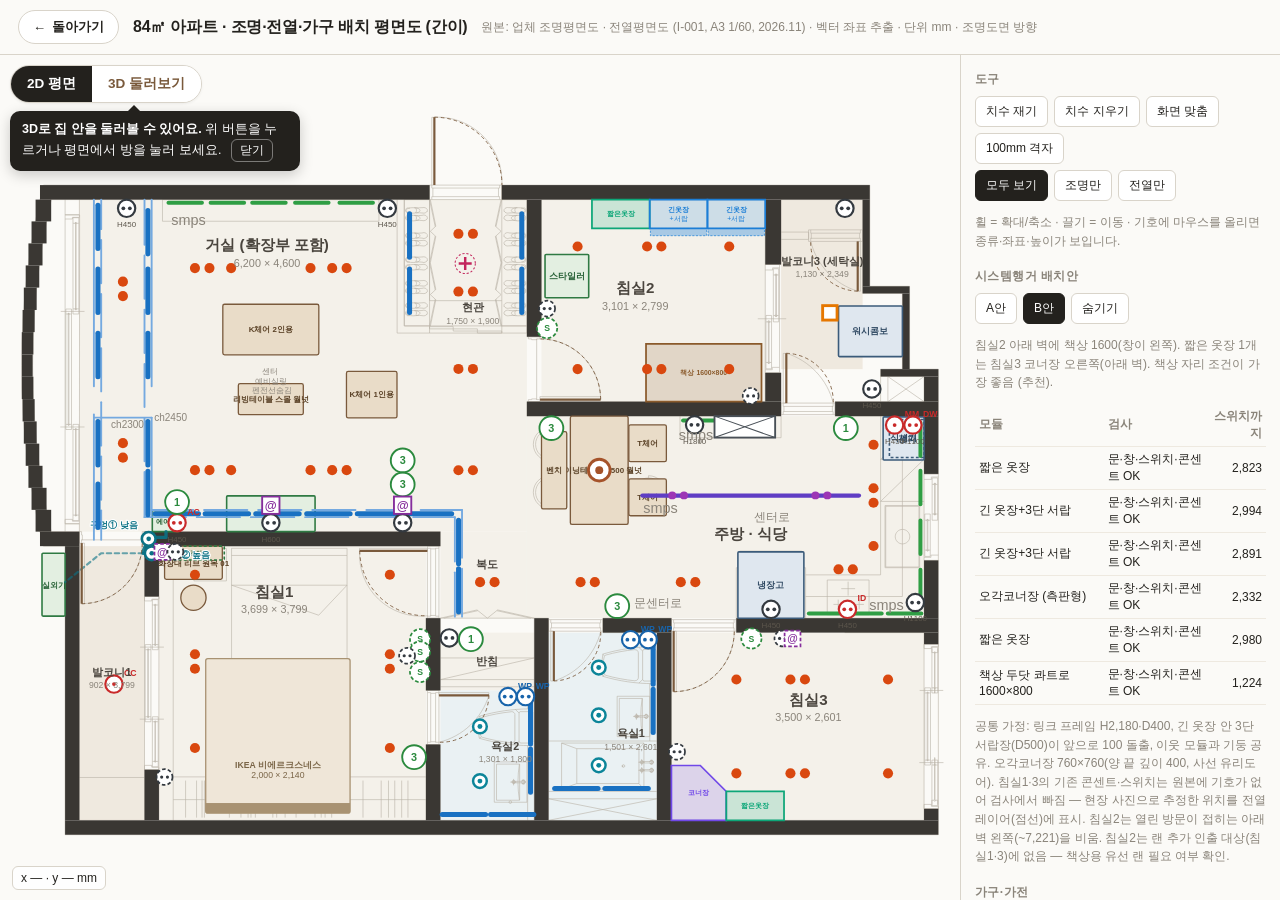
==== commit 54b38dd5: "Add existing bedroom outlets, switches and LAN points from site photos TEST=npm test on dev (131/131" ====
--- a/plan.html
+++ b/plan.html
@@ -164,7 +164,7 @@
 const TYPES = [{"id": "DL51", "name": "LED 51Ø 매입 다운라이트", "short": "51Ø 매입", "legend": 48}, {"id": "T3", "name": "T3 LED 간접 (1200×22)", "short": "T3 간접", "legend": 24}, {"id": "COB", "name": "LED COB 라인 가구매입", "short": "COB 가구", "legend": 4, "unit": "조각"}, {"id": "WP75", "name": "75Ø LED 방우매입 (욕실)", "short": "75Ø 방우", "legend": 5}, {"id": "RAIL", "name": "28×55 마그네틱 매입레일", "short": "마그네틱레일", "legend": 1}, {"id": "SPOT", "name": "50Ø LED 스팟 (레일)", "short": "50Ø 스팟", "legend": 3}, {"id": "D200", "name": "200×200 LED 직부", "short": "200 직부", "legend": 1}, {"id": "SENSOR", "name": "LED 히든센서 (현관)", "short": "센서등", "legend": 1}, {"id": "PEND", "name": "식탁 펜던트 (일광 BELLY30)", "short": "펜던트", "legend": null}, {"id": "D600", "name": "600×600 LED 직부", "short": "600 직부", "legend": 3}];
 const ELEC = {"outlets": [{"x": 1353, "y": 4477, "kind": "AC", "h": 450, "room": "거실 (확장부 포함)"}, {"x": 4479, "y": 4477, "kind": "STD", "h": null, "room": "거실 (확장부 포함)"}, {"x": 2653, "y": 4477, "kind": "STD", "h": 600, "room": "거실 (확장부 포함)"}, {"x": 654, "y": 121, "kind": "STD", "h": 450, "room": "거실 (확장부 포함)"}, {"x": 8523, "y": 3120, "kind": "STD", "h": 1800, "room": "주방 · 식당"}, {"x": 10606, "y": 121, "kind": "STD", "h": null, "room": "발코니3 (세탁실)"}, {"x": 10979, "y": 2623, "kind": "STD", "h": 450, "room": ""}, {"x": 11548, "y": 3123, "kind": "DW", "h": 1100, "room": "주방 · 식당"}, {"x": 11581, "y": 5582, "kind": "STD", "h": 1100, "room": "주방 · 식당"}, {"x": 9582, "y": 5676, "kind": "STD", "h": 450, "room": "주방 · 식당"}, {"x": 6181, "y": 6885, "kind": "WP", "h": null, "room": "욕실2"}, {"x": 5937, "y": 6885, "kind": "WP", "h": null, "room": "욕실2"}, {"x": 7880, "y": 6097, "kind": "WP", "h": null, "room": "욕실1"}, {"x": 7637, "y": 6097, "kind": "WP", "h": null, "room": "욕실1"}, {"x": 5124, "y": 6072, "kind": "STD", "h": null, "room": "반침"}, {"x": 4266, "y": 121, "kind": "STD", "h": 450, "room": "거실 (확장부 포함)"}, {"x": 10641, "y": 5676, "kind": "ID", "h": 450, "room": "주방 · 식당"}, {"x": 11294, "y": 3123, "kind": "MM", "h": 450, "room": "주방 · 식당"}, {"x": 479, "y": 6712, "kind": "CC", "h": null, "room": "발코니1"}], "switches": [{"x": 4637, "y": 7725, "kind": "SW3", "room": "침실1"}, {"x": 10618, "y": 3166, "kind": "SW1", "room": "주방 · 식당"}, {"x": 1353, "y": 4190, "kind": "SW1", "room": "거실 (확장부 포함)"}, {"x": 4479, "y": 3946, "kind": "SW3", "room": "거실 (확장부 포함)"}, {"x": 7451, "y": 5632, "kind": "SW3", "room": "주방 · 식당"}, {"x": 4479, "y": 3613, "kind": "SW3", "room": "거실 (확장부 포함)"}, {"x": 6539, "y": 3166, "kind": "SW3", "room": "주방 · 식당"}, {"x": 5424, "y": 6090, "kind": "SW1", "room": "반침"}], "lan": [{"x": 2652, "y": 4234}, {"x": 4478, "y": 4234}], "panel": {"x": 8799, "y": 3000, "w": 840, "h": 297}, "memos": [{"t": "기존라인그대로", "x": 2931, "y": 6031, "size": 267}, {"t": "인터넷추가", "x": 2923, "y": 6392, "size": 267}, {"t": "불가능하면X", "x": 2924, "y": 6747, "size": 267}, {"t": "기존라인그대로", "x": 8027, "y": 987, "size": 267}, {"t": "인터넷추가", "x": 8019, "y": 1347, "size": 267}, {"t": "불가능하면X", "x": 8019, "y": 1703, "size": 267}, {"t": "기존라인그대로", "x": 10191, "y": 6981, "size": 267}, {"t": "인터넷추가", "x": 10183, "y": 7339, "size": 267}, {"t": "불가능하면X", "x": 10183, "y": 7695, "size": 267}, {"t": "기존라인그대로", "x": 7307, "y": 7019, "size": 139}, {"t": "기존라인그대로", "x": 5559, "y": 7804, "size": 139}, {"t": "중문벽센터", "x": 2660, "y": 3691, "size": 167}, {"t": "인터폰라인으로", "x": 4491, "y": 3372, "size": 97}, {"t": "붙박이장안쪽콘센트", "x": 5533, "y": 5831, "size": 139}]};
 const ETYPES = [{"id": "STD", "name": "220V 2구 콘센트", "short": "2구 콘센트", "legend": 19}, {"id": "WP", "name": "220V 2구 방우형 콘센트 (욕실)", "short": "방우형 (기호 수)", "legend": 2}, {"id": "AC", "name": "220V 2구 콘센트 · 에어컨 단독", "short": "에어컨 단독", "legend": 1}, {"id": "ID", "name": "220V 2구 · 인덕션(하이라이트) 단독", "short": "인덕션 단독", "legend": 1}, {"id": "DW", "name": "220V 2구 · 식기세척기", "short": "식기세척기", "legend": 1}, {"id": "MM", "name": "220V 1구 · 광파오븐", "short": "광파오븐 1구", "legend": 1}, {"id": "CC", "name": "220V 1구 · 천정형", "short": "천정형 1구", "legend": 1}, {"id": "DM", "name": "220V 2구 · 건조기 단독", "short": "건조기 단독", "legend": 1}, {"id": "SW1", "name": "1구 스위치", "short": "1구 스위치", "legend": 3}, {"id": "SW3", "name": "3구 스위치", "short": "3구 스위치", "legend": 8}, {"id": "LANT", "name": "LAN 단자", "short": "LAN", "legend": 5}, {"id": "PNL", "name": "6회로 분전함", "short": "분전함", "legend": 1}];
-const LAYOUT = {"acPipes": {"holes": [{"id": "h1", "x": 960, "y": 4700, "label": "구멍① 낮음", "h": "바닥 위 약 150", "wall": "거실 → 발코니1 (발코니1 확장 때 새로 세운 가벽, 터닝도어 왼쪽 문틀 옆)", "note": "거실 쪽은 에어컨 콘센트 바로 아래. 발코니1 쪽은 동쪽 벽 바닥, 문틀 옆으로 나오고 구리 배관 끝이 남아 있음. 구멍 안이 나무 틀·빈 공간 = 확장 가벽(구조벽 아님)", "photos": "0437·0438·0439·0440·0441"}, {"id": "h2", "x": 1002, "y": 4950, "label": "구멍② 높음", "h": "약 1,900 (추정)", "wall": "침실1 → 발코니1 (창 옆 벽, 모서리 가까이 · 업체 확인 가벽)", "note": "구멍 안에 EPS 단열재 층(단열 가벽). 업체 확인: 실내 쪽 벽은 가벽, 발코니에서 바깥으로 나가는 부분은 외벽. 침실1 거실 쪽 모서리에서 약 150. 위치는 추정 — 실측 권장", "photos": "0444·0445·0446"}], "routes": [{"id": "r1", "label": "스탠드 → 구멍① → 발코니1", "pts": [[1200, 4600], [1200, 4680], [960, 4680], [880, 4880]], "sure": true}, {"id": "r2", "label": "벽걸이 → 구멍② → 발코니1", "pts": [[1150, 4897], [1110, 4897], [1102, 4950], [880, 4950]], "sure": true}, {"id": "r3", "label": "발코니1 → 실외기 (경로 미확인)", "pts": [[880, 4900], [300, 4900], [-198, 5300]], "sure": false}]}, "plans": [{"id": "A", "name": "A안 · 침실2 행거 4 + 책상 창 앞", "rooms": ["침실2", "침실3"], "summary": "침실2에 행거 4개 모두. 위쪽 벽 오른쪽으로 짧은 옷장·긴 옷장(서랍)·긴 옷장(서랍), 스타일러는 현관 쪽 벽, 아래 벽 짧은 옷장 1. 책상 1600은 아래 벽에 같이 못 들어가 창 앞(창을 마주 봄). 침실3 오각코너장.", "modules": [{"kind": "short", "label": "짧은 옷장", "poly": [[7101, 0], [7901, 0], [7901, 400], [7101, 400]], "drawer": null, "face": "+y", "note": ""}, {"kind": "long", "label": "긴 옷장+3단 서랍", "poly": [[7901, 0], [8701, 0], [8701, 400], [7901, 400]], "drawer": [[7911, 400], [8691, 400], [8691, 500], [7911, 500]], "face": "+y", "note": ""}, {"kind": "long", "label": "긴 옷장+3단 서랍", "poly": [[8701, 0], [9501, 0], [9501, 400], [8701, 400]], "drawer": [[8711, 400], [9491, 400], [9491, 500], [8711, 500]], "face": "+y", "note": "오른쪽 끝 = 창 쪽 벽(창은 899부터라 겹치지 않음)"}, {"kind": "short", "label": "짧은 옷장", "poly": [[7250, 2399], [8050, 2399], [8050, 2799], [7250, 2799]], "drawer": null, "face": "-y", "note": "열린 방문이 접히는 자리(6,401~7,221) 오른쪽"}, {"kind": "desk", "label": "책상 두닷 콰트로 1600×800", "poly": [[8702, 700], [9502, 700], [9502, 2300], [8702, 2300]], "note": "창 앞, 창을 마주 보고 앉음(낮엔 모니터 역광 주의). H740"}, {"kind": "corner", "label": "오각코너장 (측판형)", "poly": [[8202, 8600], [8962, 8600], [8962, 8200], [8602, 7840], [8202, 7840]], "note": "760×760, 양 끝 깊이 400, 사선 유리도어 약 510 (사용자 실측 메모)"}], "checks": [{"label": "짧은 옷장", "bbox": [7101, 0, 7901, 400], "issues": [], "swGap": 2823, "swLabel": "3구 스위치"}, {"label": "긴 옷장+3단 서랍", "bbox": [7901, 0, 8701, 500], "issues": [], "swGap": 2994, "swLabel": "3구 스위치"}, {"label": "긴 옷장+3단 서랍", "bbox": [8701, 0, 9501, 500], "issues": [], "swGap": 2891, "swLabel": "1구 스위치"}, {"label": "짧은 옷장", "bbox": [7250, 2399, 8050, 2799], "issues": [], "swGap": 800, "swLabel": "3구 스위치"}, {"label": "책상 두닷 콰트로 1600×800", "bbox": [8702, 700, 9502, 2300], "issues": [["창 앞", "침실2 창(발코니3 쪽)"]], "swGap": 1413, "swLabel": "1구 스위치"}, {"label": "오각코너장 (측판형)", "bbox": [8202, 7840, 8962, 8600], "issues": [], "swGap": 2332, "swLabel": "3구 스위치"}]}, {"id": "B", "name": "B안 · 침실2 행거 3 + 책상 아래 벽 (추천)", "rooms": ["침실2", "침실3"], "summary": "침실2 아래 벽에 책상 1600(창이 왼쪽). 짧은 옷장 1개는 침실3 코너장 오른쪽(아래 벽). 책상 자리 조건이 가장 좋음 (추천).", "modules": [{"kind": "short", "label": "짧은 옷장", "poly": [[7101, 0], [7901, 0], [7901, 400], [7101, 400]], "drawer": null, "face": "+y", "note": ""}, {"kind": "long", "label": "긴 옷장+3단 서랍", "poly": [[7901, 0], [8701, 0], [8701, 400], [7901, 400]], "drawer": [[7911, 400], [8691, 400], [8691, 500], [7911, 500]], "face": "+y", "note": ""}, {"kind": "long", "label": "긴 옷장+3단 서랍", "poly": [[8701, 0], [9501, 0], [9501, 400], [8701, 400]], "drawer": [[8711, 400], [9491, 400], [9491, 500], [8711, 500]], "face": "+y", "note": "오른쪽 끝 = 창 쪽 벽(창은 899부터라 겹치지 않음)"}, {"kind": "corner", "label": "오각코너장 (측판형)", "poly": [[8202, 8600], [8962, 8600], [8962, 8200], [8602, 7840], [8202, 7840]], "note": "760×760, 양 끝 깊이 400, 사선 유리도어 약 510 (사용자 실측 메모)"}, {"kind": "short", "label": "짧은 옷장", "poly": [[8962, 8200], [9762, 8200], [9762, 8600], [8962, 8600]], "drawer": null, "face": "-y", "note": "코너장 오른쪽, 아래 벽"}, {"kind": "desk", "label": "책상 두닷 콰트로 1600×800", "poly": [[7850, 1999], [9450, 1999], [9450, 2799], [7850, 2799]], "note": "아래 벽, 앉으면 창이 왼쪽(오른손잡이에 유리, 모니터 반사 적음). H740"}], "checks": [{"label": "짧은 옷장", "bbox": [7101, 0, 7901, 400], "issues": [], "swGap": 2823, "swLabel": "3구 스위치"}, {"label": "긴 옷장+3단 서랍", "bbox": [7901, 0, 8701, 500], "issues": [], "swGap": 2994, "swLabel": "3구 스위치"}, {"label": "긴 옷장+3단 서랍", "bbox": [8701, 0, 9501, 500], "issues": [], "swGap": 2891, "swLabel": "1구 스위치"}, {"label": "오각코너장 (측판형)", "bbox": [8202, 7840, 8962, 8600], "issues": [], "swGap": 2332, "swLabel": "3구 스위치"}, {"label": "짧은 옷장", "bbox": [8962, 8200, 9762, 8600], "issues": [], "swGap": 2980, "swLabel": "3구 스위치"}, {"label": "책상 두닷 콰트로 1600×800", "bbox": [7850, 1999, 9450, 2799], "issues": [], "swGap": 1224, "swLabel": "1구 스위치"}]}], "appliances": [{"id": "fridge", "name": "정수형 냉장고", "model": "W823AAA472", "w": 914, "d": 918, "h": 1860, "x": 9123, "y": 4881, "rw": 914, "rh": 918, "room": "주방", "note": "아래 벽 냉장고장(개구 960). 앞면이 식탁 쪽. 냉장칸 문 열림 135°.", "existing": true}, {"id": "dw", "name": "식기세척기 (빌트인)", "model": "DUE6BGE.AKOR", "w": 598, "d": 567, "h": 815, "x": 11135, "y": 3010, "rw": 567, "rh": 598, "room": "주방", "note": "창 쪽 싱크대 줄 위쪽 끝 하부장 매립(11/6). 콘센트 DW.", "existing": true}, {"id": "oven", "name": "광파오븐 (상판 위)", "model": "MLJ32ERS", "w": 527, "d": 480, "h": 394, "x": 11222, "y": 3046, "rw": 480, "rh": 527, "room": "주방", "note": "식기세척기 위 상판에 거치. 콘센트 MM.", "existing": true, "onCounter": true}, {"id": "wc", "name": "워시콤보", "model": "FC2521TX6CX.CKOR", "w": 700, "d": 830, "h": 1350, "x": 10517, "y": 1475, "rw": 885, "rh": 700, "room": "발코니3", "note": "오목부 수도전 자리, 뒤 배관 포함 깊이 약 885. 도어 열림 시 앞으로 약 1,450 필요.", "existing": true}, {"id": "ac_stand", "name": "에어컨 2in1 · 스탠드 실내기", "model": "FQ20PDNBE2 (스탠드 FQ20PDNBEN)", "w": 380, "d": 295, "h": 1915, "x": 1010, "y": 4305, "rw": 380, "rh": 295, "room": "거실", "note": "거실 에어컨 전용 콘센트(AC, H450) 앞, 기존 배관 구멍①(바닥 가까이) 바로 옆.", "existing": false}, {"id": "ac_wall", "name": "에어컨 2in1 · 벽걸이 실내기", "model": "SQ06ADJCAJ.AKORB", "w": 857, "d": 192, "h": 348, "x": 1150, "y": 4801, "rw": 857, "rh": 192, "room": "침실1", "note": "거실 쪽 벽 왼쪽 끝(천장 가까이). 배관은 모서리를 돌아 창 옆 벽의 기존 구멍②(높이 약 1,900 추정)로 발코니1에 나감 — 새로 뚫을 필요 없음.", "existing": false, "wall": true}, {"id": "ac_out", "name": "에어컨 2in1 · 실외기", "model": "FQ26DNEU", "w": 870, "d": 320, "h": 800, "x": -518, "y": 4900, "rw": 320, "rh": 870, "room": "발코니1 바깥", "note": "기존 배관 구멍(발코니1 외벽) 바깥 거치 추정. 배관커버·레그 적용 시 969×800×380.", "existing": false}, {"id": "styler", "name": "스타일러 오브제컬렉션", "model": "S5GBP", "w": 600, "d": 605, "h": 1960, "x": 6451, "y": 760, "rw": 605, "rh": 600, "room": "침실2", "note": "현관 쪽 벽(왼쪽 벽). 천장 매입등(6,902, 649) 바로 밑을 피해 111 아래로 내림(키 1,960이라 등 아래면 빛을 가림). 위쪽 옷장과 안 부딪히고, 방문 회전반경(위 끝 약 1,930) 위. 5벌+바지 1벌, 1,500W·220V, 100kg, 우측 열림. 뒤 50·위 200 이상 띄움. 치수는 LG 제품 이미지(600×605×1,960) 기준.", "existing": false}, {"id": "tv", "name": "올레드 TV Posé(포제) 55\"", "model": "55LX1QKNA", "w": 1225, "d": 495, "h": 1257, "x": 2040, "y": 4105, "rw": 1225, "rh": 495, "room": "거실", "note": "스탠드 일체형(바닥 거치). 거실 TV 벽 가운데, LAN·콘센트(H600) 앞. 162.5W.", "existing": false}], "furniture": [{"id": "dt", "name": "다이닝테이블 1500 월넛", "model": "Karimoku60 D36545MW", "w": 1500, "d": 800, "h": 700, "x": 6802, "y": 3000, "rw": 800, "rh": 1500, "room": "주방 · 식당", "note": "짧은 변을 벽에 붙여 세로로 배치. 테이블 가운데가 식탁 펜던트(BELLY30) 바로 아래. 거실 쪽 벤치, 주방 쪽 T체어 2."}, {"id": "bench", "name": "벤치 (모켓 그린/월넛)", "model": "Karimoku60 Bench", "w": 1070, "d": 350, "h": 430, "x": 6402, "y": 3215, "rw": 350, "rh": 1070, "room": "주방 · 식당", "note": "식탁 거실 쪽 긴 변. 테이블과 50 띄움."}, {"id": "tc1", "name": "T체어 (스탠다드 블랙)", "model": "Karimoku60 T chair", "w": 510, "d": 520, "h": 740, "x": 7612, "y": 3120, "rw": 520, "rh": 510, "room": "주방 · 식당", "note": "식탁 주방 쪽 긴 변, 좌석높이 425. 오른쪽 카페장(깊이 300)까지 약 70."}, {"id": "tc2", "name": "T체어 (스탠다드 블랙)", "model": "Karimoku60 T chair", "w": 510, "d": 520, "h": 740, "x": 7612, "y": 3870, "rw": 520, "rh": 510, "room": "주방 · 식당", "note": "식탁 주방 쪽 긴 변, 좌석높이 425."}, {"id": "vanity", "name": "화장대 리브 원목 01 (브라운)", "model": "장미맨숀 리브 화장대 01 세트", "w": 800, "d": 460, "h": 1300, "x": 1180, "y": 4801, "rw": 800, "rh": 460, "room": "침실1", "note": "위쪽(거실 쪽) 벽 왼쪽, 벽걸이 에어컨 바로 아래(화장대 H1,300 위로 에어컨). 왼쪽 창(5,499~)과 안 겹침. 거울이 침대 발치 쪽을 향함. 다리 높이 555."}, {"id": "stool", "name": "화장대 스툴", "model": "장미맨숀 리브 화장대 01 세트", "w": 350, "d": 350, "h": 430, "x": 1405, "y": 5340, "rw": 350, "rh": 350, "room": "침실1", "note": "좌판 지름 300, 다리 끝 지름 350. 화장대 앞, 침대 발치까지 약 1,000.", "round": true}, {"id": "k2", "name": "K체어 2인용 (머스터드옐로우)", "model": "Karimoku60 W36143UK", "w": 1330, "d": 700, "h": 700, "x": 1987, "y": 1450, "rw": 1330, "rh": 700, "room": "거실", "note": "TV 맞은편, TV 가운데에 맞춤. 좌석높이 370."}, {"id": "k1", "name": "K체어 1인용 (타프그린)", "model": "Karimoku60 W36140GW", "w": 645, "d": 700, "h": 700, "x": 3700, "y": 2380, "rw": 700, "rh": 645, "room": "거실", "note": "리빙테이블 오른쪽, TV를 비스듬히 보는 자리."}, {"id": "lt", "name": "리빙테이블 스몰 월넛", "model": "Karimoku60 Living table S", "w": 900, "d": 430, "h": 480, "x": 2202, "y": 2550, "rw": 900, "rh": 430, "room": "거실", "note": "K체어 2인용 앞 400."}], "furnChecks": [{"label": "다이닝테이블 1500 월넛", "bbox": [6802, 3000, 7602, 4500], "issues": [], "swGap": 263, "swLabel": "3구 스위치"}, {"label": "벤치 (모켓 그린/월넛)", "bbox": [6402, 3215, 6752, 4285], "issues": [["스위치·콘센트", "3구 스위치 (6,539, 3,166)"]], "swGap": 49, "swLabel": "3구 스위치"}, {"label": "T체어 (스탠다드 블랙)", "bbox": [7612, 3120, 8132, 3630], "issues": [], "swGap": 1073, "swLabel": "3구 스위치"}, {"label": "T체어 (스탠다드 블랙)", "bbox": [7612, 3870, 8132, 4380], "issues": [], "swGap": 1262, "swLabel": "3구 스위치"}, {"label": "화장대 리브 원목 01 (브라운)", "bbox": [1180, 4801, 1980, 5261], "issues": [], "swGap": 611, "swLabel": "1구 스위치"}, {"label": "화장대 스툴", "bbox": [1405, 5340, 1755, 5690], "issues": [], "swGap": 1151, "swLabel": "1구 스위치"}, {"label": "K체어 2인용 (머스터드옐로우)", "bbox": [1987, 1450, 3317, 2150], "issues": [], "swGap": 1868, "swLabel": "3구 스위치"}, {"label": "K체어 1인용 (타프그린)", "bbox": [3700, 2380, 4400, 3025], "issues": [], "swGap": 593, "swLabel": "3구 스위치"}, {"label": "리빙테이블 스몰 월넛", "bbox": [2202, 2550, 3102, 2980], "issues": [], "swGap": 1478, "swLabel": "1구 스위치"}], "windows": [{"name": "침실2 창(발코니3 쪽)", "axis": "x", "at": 9502, "a": 899, "b": 2400}, {"name": "침실1 창(발코니1 쪽)", "axis": "x", "at": 1102, "a": 5499, "b": 7899}, {"name": "침실3 창", "axis": "x", "at": 11702, "a": 6159, "b": 8440}, {"name": "주방 창", "axis": "x", "at": 11702, "a": 3800, "b": 4999}], "bed": {"name": "침대 IKEA BJÖRKSNÄS 180×200 (2,000×2,140, 헤드보드 H1,090) · 머리 남동(외벽 쪽, 100 띄움)", "x": 1750, "y": 6360, "w": 2000, "h": 2140, "head": "bottom"}, "appChecks": [{"label": "정수형 냉장고", "bbox": [9123, 4881, 10037, 5799], "issues": [["스위치·콘센트", "콘센트 2구 H450 (9,582, 5,676)"]], "swGap": 1672, "swLabel": "3구 스위치"}, {"label": "식기세척기 (빌트인)", "bbox": [11135, 3010, 11702, 3608], "issues": [["스위치·콘센트", "콘센트 DW H1100 (11,548, 3,123)"], ["스위치·콘센트", "콘센트 MM H450 (11,294, 3,123)"]], "swGap": 517, "swLabel": "1구 스위치"}, {"label": "워시콤보", "bbox": [10517, 1475, 11402, 2175], "issues": [], "swGap": 991, "swLabel": "1구 스위치"}, {"label": "에어컨 2in1 · 스탠드 실내기", "bbox": [1010, 4305, 1390, 4600], "issues": [["스위치·콘센트", "콘센트 AC H450 (1,353, 4,477)"]], "swGap": 115, "swLabel": "1구 스위치"}, {"label": "스타일러 오브제컬렉션", "bbox": [6451, 760, 7056, 1360], "issues": [], "swGap": 1806, "swLabel": "3구 스위치"}, {"label": "올레드 TV Posé(포제) 55\"", "bbox": [2040, 4105, 3265, 4600], "issues": [["스위치·콘센트", "콘센트 2구 H600 (2,653, 4,477)"]], "swGap": 687, "swLabel": "1구 스위치"}], "bedCheck": [{"label": "침대 IKEA BJÖRKSNÄS 180×200 (2,000×2,140, 헤드보드 H1,090) · 머리 남동(외벽 쪽, 100 띄움)", "bbox": [1750, 6360, 3750, 8500], "issues": [], "swGap": 887, "swLabel": "3구 스위치"}]};
+const LAYOUT = {"acPipes": {"holes": [{"id": "h1", "x": 960, "y": 4700, "label": "구멍① 낮음", "h": "바닥 위 약 150", "wall": "거실 → 발코니1 (발코니1 확장 때 새로 세운 가벽, 터닝도어 왼쪽 문틀 옆)", "note": "거실 쪽은 에어컨 콘센트 바로 아래. 발코니1 쪽은 동쪽 벽 바닥, 문틀 옆으로 나오고 구리 배관 끝이 남아 있음. 구멍 안이 나무 틀·빈 공간 = 확장 가벽(구조벽 아님)", "photos": "0437·0438·0439·0440·0441"}, {"id": "h2", "x": 1002, "y": 4900, "label": "구멍② 높음", "h": "약 1,800 (사진 추정)", "wall": "침실1 → 발코니1 (창 옆 벽, 모서리 가까이 · 업체 확인 가벽)", "note": "구멍 안에 EPS 단열재 층(단열 가벽). 업체 확인: 실내 쪽 벽은 가벽, 발코니에서 바깥으로 나가는 부분은 외벽. 침실1 거실 쪽 모서리에서 약 100. 위치는 사진(침실1-2 포함) 원근으로 추정 — 실측 권장", "photos": "0444·0445·0446"}], "routes": [{"id": "r1", "label": "스탠드 → 구멍① → 발코니1", "pts": [[1200, 4600], [1200, 4680], [960, 4680], [880, 4880]], "sure": true}, {"id": "r2", "label": "벽걸이 → 구멍② → 발코니1", "pts": [[1150, 4897], [1110, 4897], [1102, 4900], [880, 4900]], "sure": true}, {"id": "r3", "label": "발코니1 → 실외기 (경로 미확인)", "pts": [[880, 4900], [300, 4900], [-198, 5300]], "sure": false}]}, "plans": [{"id": "A", "name": "A안 · 침실2 행거 4 + 책상 창 앞", "rooms": ["침실2", "침실3"], "summary": "침실2에 행거 4개 모두. 위쪽 벽 오른쪽으로 짧은 옷장·긴 옷장(서랍)·긴 옷장(서랍), 스타일러는 현관 쪽 벽, 아래 벽 짧은 옷장 1. 책상 1600은 아래 벽에 같이 못 들어가 창 앞(창을 마주 봄). 침실3 오각코너장.", "modules": [{"kind": "short", "label": "짧은 옷장", "poly": [[7101, 0], [7901, 0], [7901, 400], [7101, 400]], "drawer": null, "face": "+y", "note": ""}, {"kind": "long", "label": "긴 옷장+3단 서랍", "poly": [[7901, 0], [8701, 0], [8701, 400], [7901, 400]], "drawer": [[7911, 400], [8691, 400], [8691, 500], [7911, 500]], "face": "+y", "note": ""}, {"kind": "long", "label": "긴 옷장+3단 서랍", "poly": [[8701, 0], [9501, 0], [9501, 400], [8701, 400]], "drawer": [[8711, 400], [9491, 400], [9491, 500], [8711, 500]], "face": "+y", "note": "오른쪽 끝 = 창 쪽 벽(창은 899부터라 겹치지 않음)"}, {"kind": "short", "label": "짧은 옷장", "poly": [[7250, 2399], [8050, 2399], [8050, 2799], [7250, 2799]], "drawer": null, "face": "-y", "note": "열린 방문이 접히는 자리(6,401~7,221) 오른쪽"}, {"kind": "desk", "label": "책상 두닷 콰트로 1600×800", "poly": [[8702, 700], [9502, 700], [9502, 2300], [8702, 2300]], "note": "창 앞, 창을 마주 보고 앉음(낮엔 모니터 역광 주의). H740"}, {"kind": "corner", "label": "오각코너장 (측판형)", "poly": [[8202, 8600], [8962, 8600], [8962, 8200], [8602, 7840], [8202, 7840]], "note": "760×760, 양 끝 깊이 400, 사선 유리도어 약 510 (사용자 실측 메모)"}], "checks": [{"label": "짧은 옷장", "bbox": [7101, 0, 7901, 400], "issues": [], "swGap": 2823, "swLabel": "3구 스위치"}, {"label": "긴 옷장+3단 서랍", "bbox": [7901, 0, 8701, 500], "issues": [], "swGap": 2994, "swLabel": "3구 스위치"}, {"label": "긴 옷장+3단 서랍", "bbox": [8701, 0, 9501, 500], "issues": [], "swGap": 2891, "swLabel": "1구 스위치"}, {"label": "짧은 옷장", "bbox": [7250, 2399, 8050, 2799], "issues": [], "swGap": 800, "swLabel": "3구 스위치"}, {"label": "책상 두닷 콰트로 1600×800", "bbox": [8702, 700, 9502, 2300], "issues": [["창 앞", "침실2 창(발코니3 쪽)"]], "swGap": 1413, "swLabel": "1구 스위치"}, {"label": "오각코너장 (측판형)", "bbox": [8202, 7840, 8962, 8600], "issues": [], "swGap": 2332, "swLabel": "3구 스위치"}]}, {"id": "B", "name": "B안 · 침실2 행거 3 + 책상 아래 벽 (추천)", "rooms": ["침실2", "침실3"], "summary": "침실2 아래 벽에 책상 1600(창이 왼쪽). 짧은 옷장 1개는 침실3 코너장 오른쪽(아래 벽). 책상 자리 조건이 가장 좋음 (추천).", "modules": [{"kind": "short", "label": "짧은 옷장", "poly": [[7101, 0], [7901, 0], [7901, 400], [7101, 400]], "drawer": null, "face": "+y", "note": ""}, {"kind": "long", "label": "긴 옷장+3단 서랍", "poly": [[7901, 0], [8701, 0], [8701, 400], [7901, 400]], "drawer": [[7911, 400], [8691, 400], [8691, 500], [7911, 500]], "face": "+y", "note": ""}, {"kind": "long", "label": "긴 옷장+3단 서랍", "poly": [[8701, 0], [9501, 0], [9501, 400], [8701, 400]], "drawer": [[8711, 400], [9491, 400], [9491, 500], [8711, 500]], "face": "+y", "note": "오른쪽 끝 = 창 쪽 벽(창은 899부터라 겹치지 않음)"}, {"kind": "corner", "label": "오각코너장 (측판형)", "poly": [[8202, 8600], [8962, 8600], [8962, 8200], [8602, 7840], [8202, 7840]], "note": "760×760, 양 끝 깊이 400, 사선 유리도어 약 510 (사용자 실측 메모)"}, {"kind": "short", "label": "짧은 옷장", "poly": [[8962, 8200], [9762, 8200], [9762, 8600], [8962, 8600]], "drawer": null, "face": "-y", "note": "코너장 오른쪽, 아래 벽"}, {"kind": "desk", "label": "책상 두닷 콰트로 1600×800", "poly": [[7850, 1999], [9450, 1999], [9450, 2799], [7850, 2799]], "note": "아래 벽, 앉으면 창이 왼쪽(오른손잡이에 유리, 모니터 반사 적음). H740"}], "checks": [{"label": "짧은 옷장", "bbox": [7101, 0, 7901, 400], "issues": [], "swGap": 2823, "swLabel": "3구 스위치"}, {"label": "긴 옷장+3단 서랍", "bbox": [7901, 0, 8701, 500], "issues": [], "swGap": 2994, "swLabel": "3구 스위치"}, {"label": "긴 옷장+3단 서랍", "bbox": [8701, 0, 9501, 500], "issues": [], "swGap": 2891, "swLabel": "1구 스위치"}, {"label": "오각코너장 (측판형)", "bbox": [8202, 7840, 8962, 8600], "issues": [], "swGap": 2332, "swLabel": "3구 스위치"}, {"label": "짧은 옷장", "bbox": [8962, 8200, 9762, 8600], "issues": [], "swGap": 2980, "swLabel": "3구 스위치"}, {"label": "책상 두닷 콰트로 1600×800", "bbox": [7850, 1999, 9450, 2799], "issues": [], "swGap": 1224, "swLabel": "1구 스위치"}]}], "appliances": [{"id": "fridge", "name": "정수형 냉장고", "model": "W823AAA472", "w": 914, "d": 918, "h": 1860, "x": 9123, "y": 4881, "rw": 914, "rh": 918, "room": "주방", "note": "아래 벽 냉장고장(개구 960). 앞면이 식탁 쪽. 냉장칸 문 열림 135°.", "existing": true}, {"id": "dw", "name": "식기세척기 (빌트인)", "model": "DUE6BGE.AKOR", "w": 598, "d": 567, "h": 815, "x": 11135, "y": 3010, "rw": 567, "rh": 598, "room": "주방", "note": "창 쪽 싱크대 줄 위쪽 끝 하부장 매립(11/6). 콘센트 DW.", "existing": true}, {"id": "oven", "name": "광파오븐 (상판 위)", "model": "MLJ32ERS", "w": 527, "d": 480, "h": 394, "x": 11222, "y": 3046, "rw": 480, "rh": 527, "room": "주방", "note": "식기세척기 위 상판에 거치. 콘센트 MM.", "existing": true, "onCounter": true}, {"id": "wc", "name": "워시콤보", "model": "FC2521TX6CX.CKOR", "w": 700, "d": 830, "h": 1350, "x": 10517, "y": 1475, "rw": 885, "rh": 700, "room": "발코니3", "note": "오목부 수도전 자리, 뒤 배관 포함 깊이 약 885. 도어 열림 시 앞으로 약 1,450 필요.", "existing": true}, {"id": "ac_stand", "name": "에어컨 2in1 · 스탠드 실내기", "model": "FQ20PDNBE2 (스탠드 FQ20PDNBEN)", "w": 380, "d": 295, "h": 1915, "x": 1010, "y": 4305, "rw": 380, "rh": 295, "room": "거실", "note": "거실 에어컨 전용 콘센트(AC, H450) 앞, 기존 배관 구멍①(바닥 가까이) 바로 옆.", "existing": false}, {"id": "ac_wall", "name": "에어컨 2in1 · 벽걸이 실내기", "model": "SQ06ADJCAJ.AKORB", "w": 857, "d": 192, "h": 348, "x": 1150, "y": 4801, "rw": 857, "rh": 192, "room": "침실1", "note": "거실 쪽 벽 왼쪽 끝(천장 가까이). 배관은 모서리를 돌아 창 옆 벽의 기존 구멍②(높이 약 1,800 추정)로 발코니1에 나감 — 새로 뚫을 필요 없음.", "existing": false, "wall": true}, {"id": "ac_out", "name": "에어컨 2in1 · 실외기", "model": "FQ26DNEU", "w": 870, "d": 320, "h": 800, "x": -518, "y": 4900, "rw": 320, "rh": 870, "room": "발코니1 바깥", "note": "기존 배관 구멍(발코니1 외벽) 바깥 거치 추정. 배관커버·레그 적용 시 969×800×380.", "existing": false}, {"id": "styler", "name": "스타일러 오브제컬렉션", "model": "S5GBP", "w": 600, "d": 605, "h": 1960, "x": 6451, "y": 760, "rw": 605, "rh": 600, "room": "침실2", "note": "현관 쪽 벽(왼쪽 벽). 천장 매입등(6,902, 649) 바로 밑을 피해 111 아래로 내림(키 1,960이라 등 아래면 빛을 가림). 위쪽 옷장과 안 부딪히고, 방문 회전반경(위 끝 약 1,930) 위. 5벌+바지 1벌, 1,500W·220V, 100kg, 우측 열림. 뒤 50·위 200 이상 띄움. 치수는 LG 제품 이미지(600×605×1,960) 기준.", "existing": false}, {"id": "tv", "name": "올레드 TV Posé(포제) 55\"", "model": "55LX1QKNA", "w": 1225, "d": 495, "h": 1257, "x": 2040, "y": 4105, "rw": 1225, "rh": 495, "room": "거실", "note": "스탠드 일체형(바닥 거치). 거실 TV 벽 가운데, LAN·콘센트(H600) 앞. 162.5W.", "existing": false}], "furniture": [{"id": "dt", "name": "다이닝테이블 1500 월넛", "model": "Karimoku60 D36545MW", "w": 1500, "d": 800, "h": 700, "x": 6802, "y": 3000, "rw": 800, "rh": 1500, "room": "주방 · 식당", "note": "짧은 변을 벽에 붙여 세로로 배치. 테이블 가운데가 식탁 펜던트(BELLY30) 바로 아래. 거실 쪽 벤치, 주방 쪽 T체어 2."}, {"id": "bench", "name": "벤치 (모켓 그린/월넛)", "model": "Karimoku60 Bench", "w": 1070, "d": 350, "h": 430, "x": 6402, "y": 3215, "rw": 350, "rh": 1070, "room": "주방 · 식당", "note": "식탁 거실 쪽 긴 변. 테이블과 50 띄움."}, {"id": "tc1", "name": "T체어 (스탠다드 블랙)", "model": "Karimoku60 T chair", "w": 510, "d": 520, "h": 740, "x": 7612, "y": 3120, "rw": 520, "rh": 510, "room": "주방 · 식당", "note": "식탁 주방 쪽 긴 변, 좌석높이 425. 오른쪽 카페장(깊이 300)까지 약 70."}, {"id": "tc2", "name": "T체어 (스탠다드 블랙)", "model": "Karimoku60 T chair", "w": 510, "d": 520, "h": 740, "x": 7612, "y": 3870, "rw": 520, "rh": 510, "room": "주방 · 식당", "note": "식탁 주방 쪽 긴 변, 좌석높이 425."}, {"id": "vanity", "name": "화장대 리브 원목 01 (브라운)", "model": "장미맨숀 리브 화장대 01 세트", "w": 800, "d": 460, "h": 1300, "x": 1180, "y": 4801, "rw": 800, "rh": 460, "room": "침실1", "note": "위쪽(거실 쪽) 벽 왼쪽, 벽걸이 에어컨 바로 아래(화장대 H1,300 위로 에어컨). 왼쪽 창(5,499~)과 안 겹침. 거울이 침대 발치 쪽을 향함. 다리 높이 555."}, {"id": "stool", "name": "화장대 스툴", "model": "장미맨숀 리브 화장대 01 세트", "w": 350, "d": 350, "h": 430, "x": 1405, "y": 5340, "rw": 350, "rh": 350, "room": "침실1", "note": "좌판 지름 300, 다리 끝 지름 350. 화장대 앞, 침대 발치까지 약 1,000.", "round": true}, {"id": "k2", "name": "K체어 2인용 (머스터드옐로우)", "model": "Karimoku60 W36143UK", "w": 1330, "d": 700, "h": 700, "x": 1987, "y": 1450, "rw": 1330, "rh": 700, "room": "거실", "note": "TV 맞은편, TV 가운데에 맞춤. 좌석높이 370."}, {"id": "k1", "name": "K체어 1인용 (타프그린)", "model": "Karimoku60 W36140GW", "w": 645, "d": 700, "h": 700, "x": 3700, "y": 2380, "rw": 700, "rh": 645, "room": "거실", "note": "리빙테이블 오른쪽, TV를 비스듬히 보는 자리."}, {"id": "lt", "name": "리빙테이블 스몰 월넛", "model": "Karimoku60 Living table S", "w": 900, "d": 430, "h": 480, "x": 2202, "y": 2550, "rw": 900, "rh": 430, "room": "거실", "note": "K체어 2인용 앞 400."}], "furnChecks": [{"label": "다이닝테이블 1500 월넛", "bbox": [6802, 3000, 7602, 4500], "issues": [], "swGap": 263, "swLabel": "3구 스위치"}, {"label": "벤치 (모켓 그린/월넛)", "bbox": [6402, 3215, 6752, 4285], "issues": [["스위치·콘센트", "3구 스위치 (6,539, 3,166)"]], "swGap": 49, "swLabel": "3구 스위치"}, {"label": "T체어 (스탠다드 블랙)", "bbox": [7612, 3120, 8132, 3630], "issues": [], "swGap": 1073, "swLabel": "3구 스위치"}, {"label": "T체어 (스탠다드 블랙)", "bbox": [7612, 3870, 8132, 4380], "issues": [], "swGap": 1262, "swLabel": "3구 스위치"}, {"label": "화장대 리브 원목 01 (브라운)", "bbox": [1180, 4801, 1980, 5261], "issues": [], "swGap": 611, "swLabel": "1구 스위치"}, {"label": "화장대 스툴", "bbox": [1405, 5340, 1755, 5690], "issues": [], "swGap": 1151, "swLabel": "1구 스위치"}, {"label": "K체어 2인용 (머스터드옐로우)", "bbox": [1987, 1450, 3317, 2150], "issues": [], "swGap": 1868, "swLabel": "3구 스위치"}, {"label": "K체어 1인용 (타프그린)", "bbox": [3700, 2380, 4400, 3025], "issues": [], "swGap": 593, "swLabel": "3구 스위치"}, {"label": "리빙테이블 스몰 월넛", "bbox": [2202, 2550, 3102, 2980], "issues": [], "swGap": 1478, "swLabel": "1구 스위치"}], "windows": [{"name": "침실2 창(발코니3 쪽)", "axis": "x", "at": 9502, "a": 899, "b": 2400}, {"name": "침실1 창(발코니1 쪽)", "axis": "x", "at": 1102, "a": 5499, "b": 7899}, {"name": "침실3 창", "axis": "x", "at": 11702, "a": 6159, "b": 8440}, {"name": "주방 창", "axis": "x", "at": 11702, "a": 3800, "b": 4999}], "bed": {"name": "침대 IKEA BJÖRKSNÄS 180×200 (2,000×2,140, 헤드보드 H1,090) · 머리 남동(외벽 쪽, 100 띄움)", "x": 1750, "y": 6360, "w": 2000, "h": 2140, "head": "bottom"}, "appChecks": [{"label": "정수형 냉장고", "bbox": [9123, 4881, 10037, 5799], "issues": [["스위치·콘센트", "콘센트 2구 H450 (9,582, 5,676)"]], "swGap": 1672, "swLabel": "3구 스위치"}, {"label": "식기세척기 (빌트인)", "bbox": [11135, 3010, 11702, 3608], "issues": [["스위치·콘센트", "콘센트 DW H1100 (11,548, 3,123)"], ["스위치·콘센트", "콘센트 MM H450 (11,294, 3,123)"]], "swGap": 517, "swLabel": "1구 스위치"}, {"label": "워시콤보", "bbox": [10517, 1475, 11402, 2175], "issues": [], "swGap": 991, "swLabel": "1구 스위치"}, {"label": "에어컨 2in1 · 스탠드 실내기", "bbox": [1010, 4305, 1390, 4600], "issues": [["스위치·콘센트", "콘센트 AC H450 (1,353, 4,477)"]], "swGap": 115, "swLabel": "1구 스위치"}, {"label": "스타일러 오브제컬렉션", "bbox": [6451, 760, 7056, 1360], "issues": [], "swGap": 1806, "swLabel": "3구 스위치"}, {"label": "올레드 TV Posé(포제) 55\"", "bbox": [2040, 4105, 3265, 4600], "issues": [["스위치·콘센트", "콘센트 2구 H600 (2,653, 4,477)"]], "swGap": 687, "swLabel": "1구 스위치"}], "bedCheck": [{"label": "침대 IKEA BJÖRKSNÄS 180×200 (2,000×2,140, 헤드보드 H1,090) · 머리 남동(외벽 쪽, 100 띄움)", "bbox": [1750, 6360, 3750, 8500], "issues": [], "swGap": 887, "swLabel": "3구 스위치"}]};
 
 const NS = 'http://www.w3.org/2000/svg';
 const svg = document.getElementById('svg');
@@ -302,6 +302,25 @@
   t.textContent = '@';
   n.setAttribute('data-tip', `LAN 단자 (거실 TV 벽)<br>x ${fmt(l.x)} · y ${fmt(l.y)} mm`);
 });
+// 침실 기존 전열 (현장 사진으로 위치 추정 — 점선 테두리)
+const SITE_ELEC = [{"kind": "STD", "x": 1180, "y": 8000, "h": "약 250", "photo": "침실1-1", "room": "침실1", "note": "창 쪽(왼쪽) 벽, 침대 머리 쪽 모서리에서 약 600 — 창 아래 끝 바로 옆. 침대 왼쪽 머리맡"}, {"kind": "LAN", "x": 1150, "y": 4880, "h": "약 300", "photo": "침실1-2", "room": "침실1", "note": "거실 쪽(위쪽) 벽, 창 쪽 모서리 바로 옆 — 새 인터넷선(SK) 인출 자리, 콘센트 옆. 화장대 자리 뒤"}, {"kind": "STD", "x": 1330, "y": 4880, "h": "약 250", "photo": "침실1-2", "room": "침실1", "note": "거실 쪽(위쪽) 벽, 창 쪽 모서리에서 약 150, 인터넷선 바로 옆 — 화장대 자리 뒤"}, {"kind": "SW", "x": 4720, "y": 6090, "h": "약 1,100", "photo": "침실1-3", "room": "침실1", "note": "방문과 욕실2 문 사이 벽, 방문 쪽 스위치 박스"}, {"kind": "SW", "x": 4720, "y": 6260, "h": "약 1,100", "photo": "침실1-3", "room": "침실1", "note": "방문과 욕실2 문 사이 벽, 가운데 박스 — 회색 선이 나와 있음(인터넷선은 창 쪽 콘센트 옆이라 이 선은 용도 확인 필요)"}, {"kind": "SW", "x": 4720, "y": 6545, "h": "약 1,100", "photo": "침실1-3", "room": "침실1", "note": "방문과 욕실2 문 사이 벽, 욕실 쪽 스위치 박스"}, {"kind": "STD", "x": 4540, "y": 6320, "h": "약 250", "photo": "침실1-3", "room": "침실1", "note": "방문과 욕실2 문 사이 벽 아래 콘센트"}, {"kind": "SW", "x": 6480, "y": 1780, "h": "약 1,200", "photo": "침실2-1", "room": "침실2", "note": "현관 쪽(왼쪽) 벽, 방문 바로 옆 스위치"}, {"kind": "STD", "x": 6480, "y": 1510, "h": "약 250", "photo": "침실2-1", "room": "침실2", "note": "현관 쪽 벽 아래 콘센트 — 스타일러 자리(760~1,360) 바로 아래쪽"}, {"kind": "STD", "x": 9300, "y": 2720, "h": "약 250", "photo": "침실2-2", "room": "침실2", "note": "아래 벽, 창 쪽 모서리에서 약 200 — 책상 오른쪽 끝(컴퓨터 전원)"}, {"kind": "SW", "x": 9310, "y": 6080, "h": "약 1,200", "photo": "침실3-1", "room": "침실3", "note": "위쪽 벽, 방문 문틀에서 약 220 스위치"}, {"kind": "STD", "x": 9740, "y": 6080, "h": "약 250", "photo": "침실3-1", "room": "침실3", "note": "위쪽 벽 아래 콘센트"}, {"kind": "LAN", "x": 9880, "y": 6080, "h": "약 250", "photo": "침실3-1", "room": "침실3", "note": "위쪽 벽 아래, 새 랜선(회색)이 나와 있는 박스"}, {"kind": "STD", "x": 8280, "y": 7650, "h": "약 250", "photo": "침실3-2", "room": "침실3", "note": "왼쪽 벽(욕실1 쪽), 아래쪽 모서리에서 약 950 — 코너장 끝(7,840)에서 약 190 위. 위치 오차에 따라 코너장 옆판에 붙거나 가려질 수 있음"}];
+const siteE = el('g', {}, g.elec);
+SITE_ELEC.forEach(o => {
+  const y = o.y + (o.dy || 0), col = o.kind === 'SW' ? 'var(--e-SW)' : o.kind === 'LAN' ? 'var(--e-LAN)' : 'var(--e-STD)';
+  let n;
+  if (o.kind === 'SW') {
+    n = el('circle', { cx: o.x, cy: y, r: 140, fill: '#fff', stroke: col, 'stroke-width': 24, 'stroke-dasharray': '50 30' }, siteE);
+    el('text', { x: o.x, y: y + 45, 'text-anchor': 'middle', 'font-size': 120, 'font-weight': 700, fill: col }, siteE).textContent = 'S';
+  } else if (o.kind === 'LAN') {
+    n = el('rect', { x: o.x - 110, y: y - 110, width: 220, height: 220, fill: '#fff', stroke: col, 'stroke-width': 24, 'stroke-dasharray': '50 30' }, siteE);
+    el('text', { x: o.x, y: y + 55, 'text-anchor': 'middle', 'font-size': 150, 'font-weight': 700, fill: col }, siteE).textContent = '@';
+  } else {
+    n = el('circle', { cx: o.x, cy: y, r: 110, fill: '#fff', stroke: col, 'stroke-width': 24, 'stroke-dasharray': '50 30' }, siteE);
+    [[-40, 0], [40, 0]].forEach(([dx]) => el('circle', { cx: o.x + dx, cy: y, r: 22, fill: col }, siteE));
+  }
+  const name = { SW: '스위치 박스', LAN: '랜 단자 자리', STD: '콘센트' }[o.kind];
+  n.setAttribute('data-tip', `${name} (기존, 현장 사진 ${o.photo})<br>${o.room} · 높이 ${o.h}<br>${o.note}<br>위치는 사진으로 추정 (±300)`);
+});
 if (ELEC.panel) {
   const p = ELEC.panel;
   const n = el('rect', { x: p.x, y: p.y, width: p.w, height: p.h, fill: '#fff', stroke: 'var(--e-PANEL)', 'stroke-width': 26 }, ek.PANEL);
@@ -461,6 +480,7 @@
   .forEach(([id, label]) => addToggle(elecList, id, label, ecount[id] + '개', ek[id], eswatch(id)));
 addToggle(elecList, 'eh', '콘센트 높이 표기 (H450 등)', null, eHeights);
 addToggle(elecList, 'em', '전열 메모 (기존라인그대로 등)', null, eMemos);
+addToggle(elecList, 'site', '침실 기존 전열 (현장 사진 11/11, 점선 = 추정 위치)', SITE_ELEC.length + '개', siteE);
 document.getElementById('elecNote').innerHTML = "침실1·2·3은 원본 표기 \"기존라인그대로 / 인터넷추가\"로, 기존 콘센트·스위치는 기호 없이 둡니다. 욕실 2곳도 \"기존라인그대로\". 반침 안 콘센트는 원본 표기 \"붙박이장 안쪽 콘센트\".";
 
 // 보기 전환
@@ -496,7 +516,7 @@
   const b = document.createElement('button'); b.textContent = label; b.dataset.id = id; b.onclick = () => showPlan(id); planBtns.append(b);
 });
 showPlan('B');
-document.getElementById('planNote').innerHTML = "공통 가정: 링크 프레임 H2,180·D400, 긴 옷장 안 3단 서랍장(D500)이 앞으로 100 돌출, 이웃 모듈과 기둥 공유. 오각코너장 760×760(양 끝 깊이 400, 사선 유리도어). 침실1·3의 기존 콘센트·스위치는 원본에 기호가 없어(기존라인그대로) 검사에서 빠짐 — 행거 뒤에 묻히지 않는지 현장 확인. 침실2는 열린 방문이 접히는 아래 벽 왼쪽(~7,221)을 비움. 침실2는 랜 추가 인출 대상(침실1·3)에 없음 — 책상용 유선 랜 필요 여부 확인.";
+document.getElementById('planNote').innerHTML = "공통 가정: 링크 프레임 H2,180·D400, 긴 옷장 안 3단 서랍장(D500)이 앞으로 100 돌출, 이웃 모듈과 기둥 공유. 오각코너장 760×760(양 끝 깊이 400, 사선 유리도어). 침실1·3의 기존 콘센트·스위치는 원본에 기호가 없어 검사에서 빠짐 — 현장 사진으로 추정한 위치를 전열 레이어(점선)에 표시. 침실2는 열린 방문이 접히는 아래 벽 왼쪽(~7,221)을 비움. 침실2는 랜 추가 인출 대상(침실1·3)에 없음 — 책상용 유선 랜 필요 여부 확인.";
 const objList = document.getElementById('objList');
 addToggle(objList, 'furn', '가구·침대', null, g.furniture);
 addToggle(objList, 'app', '가전 (파랑 = 기존 구매, 초록 = 이번 추가, 점선 = 상판 위·벽걸이)', null, g.appliances);
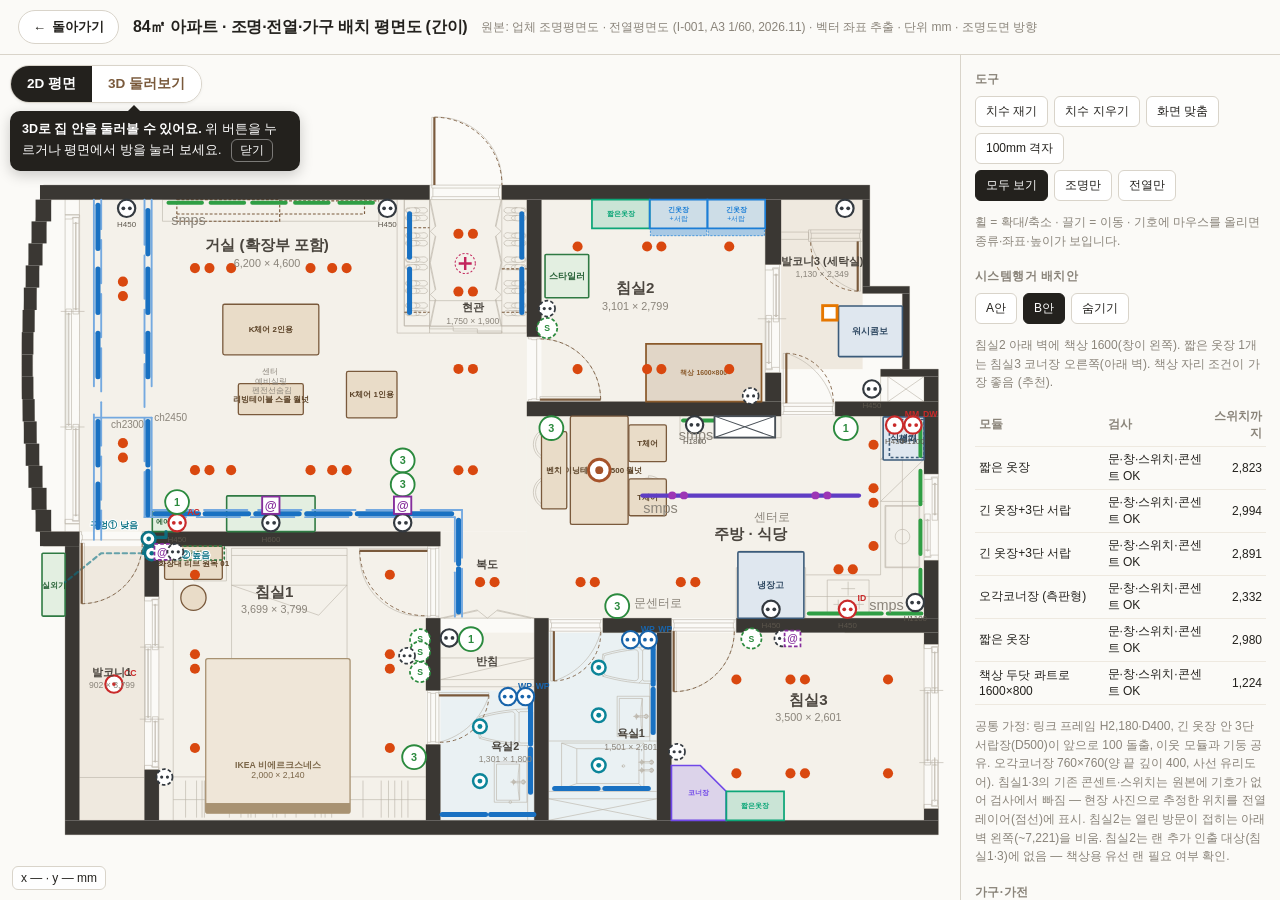
==== commit b982b248: "feat: deploy HESSUP STUDIO redesign (encrypted index.html, zero-price work.html, 11/17 5 shop drawin" ====
--- a/plan.html
+++ b/plan.html
@@ -68,7 +68,7 @@
   #stage.mode3d #view3d{display:block}
   #stage.mode3d .readout,#stage.mode3d .tip{display:none}
   #v3canvas{position:absolute;inset:0}
-  #v3bar{position:absolute;top:10px;left:120px;right:10px;display:flex;flex-wrap:wrap;gap:5px;z-index:2}
+  #v3bar{position:absolute;top:10px;left:205px;right:10px;display:flex;flex-wrap:wrap;gap:5px;z-index:2}
   #v3bar button{border-radius:999px;background:#ffffffe6;font-weight:600}
   #v3bar button.on{background:var(--ink);color:#fff}
   #v3bar .sep{width:1px;background:var(--line);margin:0 3px}
@@ -218,6 +218,20 @@
 // 벽
 DATA.walls.forEach(([x, y, w, h]) => el('rect', { x, y, width: w, height: h, fill: 'var(--wall)' }, g.walls));
 
+// 11/17 확정 제작도면 기준 붙박이 가구 세부 외곽선 (거실 수납장 W1,425 + 선반 W2,600×D200 + 띠장 / 현관 우측 키큰장 W600 + 벤치 W960 / 좌측 거울도어 분할)
+[
+  // 거실 하부 수납장 W1,425 × D300 (x 1,350-2,775) & 상부 선반 W2,600 × D200 (x 1,350-3,950)
+  'M1350 0L2775 0L2775 300L1350 300Z',
+  'M1350 200L3950 200L3950 0',
+  'M2775 18L4150 18',
+  // 현관 왼쪽 신발장 W1,560 × D350 (y 0-390 현관문 쪽 은경 거울 도어 분할선)
+  'M4501 390L4851 390',
+  'M4501 1560L4851 1560',
+  // 현관 오른쪽 신발장 W1,560 × D350 (y 0-960 벤치장 + y 960-1,560 키큰장 W600 분할선)
+  'M5852 960L6200 960',
+  'M5852 1560L6200 1560'
+].forEach(d => el('path', { d, fill: 'none', stroke: '#7a5a3c', 'stroke-width': 16, 'stroke-dasharray': '40 25' }, g.ref));
+
 // 문: 열린 문짝 + 호
 DATA.doors.forEach(d => {
   const [hx, hy] = d.hinge, [lx, ly] = d.leaf;
@@ -669,23 +683,24 @@
    필요: THREE(r128) + THREE.OrbitControls. 좌표: 평면 x→X, 평면 y→Z, 높이→Y (mm × 0.001)
 */
 (function () {
-function buildScene(DATA, LAYOUT) {
+function buildScene(DATA, LAYOUT, ELEC) {
 const S = 0.001;
 // ---------- 재질 (업체 3D 시안 색 기준) ----------
 const M = {};
 const lin = c => new THREE.Color(c).convertSRGBToLinear(); // 시안 색(sRGB) → 선형
 const mat = (k, c, o = {}) => (M[k] = new THREE.MeshStandardMaterial({ color: lin(c), roughness: o.r ?? .8, metalness: o.m ?? 0, transparent: o.t != null, opacity: o.t ?? 1, emissive: lin(o.e || 0x000000), emissiveIntensity: o.ei ?? 1, side: o.side ?? THREE.FrontSide }));
-mat('wall', 0xf2efea); mat('ceil', 0xf7f5f1, { side: THREE.BackSide }); mat('floor', 0xe4ddd1, { r: .55 }); mat('bathFloor', 0xd9d4cb, { r: .4 });
+mat('wall', 0xf4f2ee); mat('ceil', 0xf7f5f1, { side: THREE.BackSide }); mat('floor', 0xe4ddd1, { r: .55 }); mat('bathFloor', 0xd9d4cb, { r: .4 });
 mat('oak', 0x5e4130, { r: .65 });       // 예림 딥오크 (문·하부장·키큰장)
 mat('dewy', 0xf4f1ea, { r: .5 });       // 상부장 듀이클라우드
 mat('stone', 0xdedad3, { r: .35 });     // 칸스톤 에덴그레이
 mat('walnut', 0x5a3a26, { r: .6 }); mat('oakNat', 0xb58a5c, { r: .6 }); mat('birch', 0xd9bf98, { r: .6 });
 mat('mustard', 0xc99a2e, { r: .9 }); mat('tgreen', 0x6e7b5a, { r: .9 }); mat('mgreen', 0x4f6a4b, { r: .9 }); mat('black', 0x232323, { r: .7 });
-mat('beige', 0xe3dccf, { r: .45 }); mat('clay', 0xcbb8a5, { r: .45 }); mat('screen', 0x101214, { r: .2, m: .3 });
+mat('beige', 0xd9cdb8, { r: .45 });   // LG 네이처 베이지 (벽보다 진하게) mat('clay', 0xcbb8a5, { r: .45 }); mat('screen', 0x101214, { r: .2, m: .3 });
 mat('white', 0xfafafa, { r: .5 }); mat('linen', 0xefe9df, { r: .95 }); mat('chrome', 0xb9bcbf, { r: .35, m: .25 });
 mat('glass', 0xbfd6dc, { r: .05, t: .28 }); mat('mirror', 0xcfdade, { r: .08, m: .2 });
 mat('light', 0xffffff, { e: 0xfff4dc, ei: 1.2 }); mat('lamp', 0xd9652b, { r: .5, e: 0x7a2e10, ei: .6 }); mat('steel', 0x8f9396, { r: .4, m: .6 });
 mat('frame', 0x3a3733, { r: .6 });
+mat('hanger', 0xd8d1c4, { r: .5 });   // 에넥스 화이트 (벽과 구별되게 약간 회색)
 
 const scene = new THREE.Scene();
 scene.background = new THREE.Color(0xefece6);
@@ -748,30 +763,49 @@
 for (let x = 4870; x < 5840; x += 60) box(x, 1760, x + 22, 1840, 0, CEIL - 20, 'oak');
 box(4851, 1785, 5852, 1815, 0, CEIL - 20, 'glass', root, false);
 
-// ---------- 붙박이 (업체 도면 가구선 기준) ----------
-// 주방 하부장 (딥오크) + 상판 (에덴그레이)
-box(11100, 3608, 11702, 5199, 100, 850, 'oak'); box(10061, 5199, 11702, 5799, 100, 850, 'oak');
-box(11130, 3000, 11702, 5199, 0, 100, 'oak'); box(10091, 5229, 11702, 5799, 0, 100, 'oak');
-box(11100, 3000, 11702, 5199, 850, 870, 'stone'); box(10061, 5199, 11702, 5799, 850, 870, 'stone');
-box(11702 - 10, 3000, 11702, 5799, 870, 1500, 'stone', root, false); // 미드웨이
-box(10361, 5270, 10940, 5751, 870, 876, 'screen');                     // 하이라이트
-box(11161, 4249, 11641, 5090, 860, 872, 'steel');                      // 싱크볼
-cyl(11600, 4660, 14, 870, 1180, 'chrome', 12);
-// 상부장 (듀이클라우드)
-box(11402, 3000, 11702, 3800, 1500, CEIL, 'dewy'); box(11402, 4999, 11702, 5499, 1500, CEIL, 'dewy'); box(10061, 5499, 11702, 5799, 1500, CEIL, 'dewy');
-box(11402, 3000, 11410, 5499, 1490, 1500, 'light', root, false); box(10061, 5491, 11402, 5499, 1490, 1500, 'light', root, false);
-// 냉장고장 (딥오크, 냉장고 위·옆)
-box(9101, 5100, 10061, 5799, 1880, CEIL, 'oak'); box(9101, 4869, 9123, 5799, 0, CEIL, 'oak'); box(10039, 4869, 10061, 5799, 0, CEIL, 'oak');
-// 카페장 DP (딥오크, 깊이 300, 가운데 오픈 니치 + 라인 조명)
-box(8321, 3000, 9721, 3299, 0, 900, 'oak'); box(8321, 3000, 9721, 3299, 900, 920, 'stone');
-box(8321, 3000, 9721, 3299, 1500, CEIL, 'oak'); box(8321, 3000, 9721, 3080, 920, 1500, 'oak');
-box(8321, 3000, 8341, 3299, 920, 1500, 'oak'); box(9701, 3000, 9721, 3299, 920, 1500, 'oak');
-box(8341, 3080, 9701, 3299, 1490, 1500, 'light', root, false);
-// 거실 선반장: 하부장 + 띄움 선반 2단
-box(1151, 0, 4150, 300, 0, 420, 'white'); box(1151, 0, 4150, 320, 420, 450, 'oakNat');
-box(1151, 0, 4150, 250, 1350, 1380, 'oak'); box(1151, 0, 4150, 250, 1700, 1730, 'oak');
-// 현관 키큰 신발장 (하부 띄움)
-box(4501, 0, 4851, 1750, 250, CEIL, 'oak');
+// ---------- 붙박이 (11/17 확정 가구 제작도면 5종 정밀 반영) ----------
+// 1. 주방 하부장 (예림 오크딥, 걸레받이 H150 + 도어 H730 = H880, 식세기 개구부 600×818) + 칸스톤 에덴그레이 상판 (H880-900)
+box(11100, 3600, 11702, 5199, 150, 880, 'oak'); box(10061, 5199, 11702, 5799, 150, 880, 'oak');
+box(11130, 3000, 11702, 5199, 0, 150, 'oak'); box(10091, 5229, 11702, 5799, 0, 150, 'oak'); // 걸레받이 H150
+box(11100, 3000, 11702, 5199, 880, 900, 'stone'); box(10061, 5199, 11702, 5799, 880, 900, 'stone'); // 상판 H900
+box(11702 - 12, 3000, 11702, 5799, 900, 1550, 'stone', root, false); // 에덴그레이 12T 미드웨이
+box(10361, 5270, 10940, 5751, 900, 906, 'screen');                     // ELAG 하이라이트 (타공 490×555)
+box(11161, 4249, 11641, 5090, 890, 902, 'steel');                      // 백조 깜보르떼 860 싱크볼
+cyl(11600, 4660, 14, 900, 1210, 'chrome', 12);                         // 슈티에 80127 니켈 수전
+// 주방 상부장 (예림 듀이클라우드, H1,550-2,300 = 750) + 하부 10×10 LED BAR 간접조명
+box(11402, 3000, 11702, 3800, 1550, CEIL, 'dewy'); box(11402, 4999, 11702, 5499, 1550, CEIL, 'dewy'); box(10061, 5499, 11702, 5799, 1550, CEIL, 'dewy');
+box(11402, 3000, 11412, 3800, 1540, 1550, 'light', root, false); box(11402, 4999, 11412, 5499, 1540, 1550, 'light', root, false); box(10061, 5491, 11402, 5501, 1540, 1550, 'light', root, false);
+// 냉장고장 (예림 오크딥, 개구부 W940 × H1,900, 상부장 H1,900-2,300)
+box(9101, 5100, 10061, 5799, 1900, CEIL, 'oak'); box(9101, 4869, 9123, 5799, 0, CEIL, 'oak'); box(10039, 4869, 10061, 5799, 0, CEIL, 'oak');
+// 2. 카페장 DP (예림 오크딥 W1,400 × D300: 하부 H880 + 에덴그레이 20T 상판 H880-900 + 오픈 니치 H650 [900-1,550] + 상부장 H750 [1,550-2,300])
+box(8321, 3020, 9721, 3299, 0, 100, 'oak'); box(8321, 3000, 9721, 3299, 100, 880, 'oak');
+box(8321, 3000, 9721, 3299, 880, 900, 'stone');
+box(8321, 3000, 9721, 3299, 1550, CEIL, 'oak'); box(8321, 3000, 9721, 3018, 900, 1550, 'oak');
+box(8321, 3000, 8339, 3299, 900, 1550, 'oak'); box(9703, 3000, 9721, 3299, 900, 1550, 'oak');
+box(8339, 3080, 9703, 3299, 1540, 1550, 'light', root, false);
+// 3. 거실 가구도면 (하부 수납장 W1,425 × H650 × D300: 예림 딥오크 몸통·도어 + 듀이클라우드 40mm 라운드 알판, 걸레받이 60 LED + 무지주 선반 W2,600 × D200 × T50 2단 + 우측 오크딥 띠장)
+box(1350, 0, 2775, 280, 0, 60, 'oak'); // 걸레받이 H60
+box(1350, 270, 2775, 295, 52, 60, 'light', root, false); // 하부 걸레받이 LED BAR
+box(1350, 0, 2775, 300, 60, 650, 'oak'); // 하부 수납장 W1,425 × H650 × D300 (예림 딥오크 프레임)
+for (let i = 0; i < 4; i++) { // 4도어 듀이클라우드 인셋(40mm 여백) 알판 표현
+  const dx0 = 1350 + i * 356 + 38, dx1 = 1350 + (i + 1) * 356 - 38;
+  box(dx0, 298, dx1, 303, 100, 610, 'dewy');
+}
+box(1350, 0, 3950, 200, 1320, 1370, 'oak'); // 무지주 선반 1단 (W2,600 × D200 × T50, 예림 오크딥130)
+box(1350, 150, 3950, 180, 1314, 1320, 'light', root, false); // 선반 하부 10×10 LED BAR
+box(1350, 0, 3950, 200, 1680, 1730, 'oak'); // 무지주 선반 2단 (W2,600 × D200 × T50)
+box(2775, 0, 4150, 18, 250, 260, 'oak'); box(2775, 0, 4150, 18, 500, 510, 'oak'); box(3467, 0, 3477, 18, 10, 1246, 'oak'); // 우측 벽 18×10 오크딥 띠장 포인트
+// 4. 현관 왼쪽 신발장 (W1,560 × D350 · 하부 띄움 H265 + 몸통 H2,030 [265-2,295]: 3짝 듀이클라우드 + 현관문 쪽 1짝 은경 거울 도어)
+box(4501, 0, 4845, 1560, 265, 2295, 'dewy');
+box(4843, 0, 4852, 390, 275, 2285, 'mirror'); // 현관문 쪽 우측 끝 1도어 전신 은경(거울)
+box(4790, 0, 4840, 1560, 255, 265, 'light', root, false); // 하부 띄움 H265 간접조명
+// 5. 현관 오른쪽 벤치형 신발장 (W1,560 × D350: 안쪽 키큰장 W600 [띄움 H350 + 몸통 H1,950] + 현관문 쪽 벤치장 W960 [하부 H420 + 36T 오크딥 의자상판 + 등받이 H420 + 상부장])
+box(5852, 960, 6200, 1560, 350, CEIL, 'dewy'); // 좌측(중문 쪽) 2도어 키큰장 W600 (하부 띄움 H350)
+box(5852, 960, 5862, 1560, 340, 350, 'light', root, false);
+box(5852, 0, 6200, 960, 0, 420, 'dewy'); // 우측(현관문 쪽) 벤치 하부장 W960 × H420
+box(5850, 0, 6200, 960, 420, 456, 'oak'); // 벤치 의자 상판 (36T 오크딥 350×960)
+box(6182, 0, 6200, 960, 456, 876, 'oak'); // 벤치 의자 뒷판 (오크딥 420×960)
+box(5852, 0, 6200, 960, 1380, CEIL, 'dewy'); // 벤치 상부장 (듀이클라우드 도어 + 오크딥 엣지)
 
 // ---------- 천장 조명 (조명도면 위치) ----------
 const lightG = new THREE.Group(); ceilG.add(lightG);
@@ -860,15 +894,15 @@
     box(x0 + 500, y1 - 60, x1 - 500, y1 - 40, 760, 1150, 'screen'); box(x0 + 760, y1 - 160, x1 - 760, y1 - 60, 740, 760, 'black');
     return;
   }
-  if (m.kind === 'corner') { prism(m.poly, 0, 2180, 'white'); return; }
+  if (m.kind === 'corner') { prism(m.poly, 0, 2180, 'hanger'); return; }
   const H = 2180, P = 25;
   [[x0, y0], [x1 - P, y0], [x0, y1 - P], [x1 - P, y1 - P]].forEach(([x, y]) => box(x, y, x + P, y + P, 0, H, 'chrome'));
-  box(x0, y0, x1, y1, 1880, 1900, 'white'); box(x0, y0, x1, y1, 0, 60, 'white');
+  box(x0, y0, x1, y1, 1880, 1900, 'hanger'); box(x0, y0, x1, y1, 0, 60, 'hanger');
   const along = m.face === '+y' || m.face === '-y';
   const rail = (z) => along ? box(x0 + P, (y0 + y1) / 2 - 10, x1 - P, (y0 + y1) / 2 + 10, z - 10, z + 10, 'chrome') : box((x0 + x1) / 2 - 10, y0 + P, (x0 + x1) / 2 + 10, y1 - P, z - 10, z + 10, 'chrome');
-  if (m.kind === 'short') { rail(1800); rail(900); box(x0, y0, x1, y1, 980, 1000, 'white'); }
+  if (m.kind === 'short') { rail(1800); rail(900); box(x0, y0, x1, y1, 980, 1000, 'hanger'); }
   else { rail(1800); if (m.drawer) { const d = m.drawer, dx = d.map(p => p[0]), dy = d.map(p => p[1]);
-    box(x0 + 10, Math.min(y0, ...dy), x1 - 10, Math.max(y1, ...dy), 0, 870, 'white'); } }
+    box(x0 + 10, Math.min(y0, ...dy), x1 - 10, Math.max(y1, ...dy), 0, 870, 'hanger'); } }
 });
 }); cur = root;
 
@@ -887,13 +921,68 @@
 
 
 lightG.traverse(o => o.castShadow = false);
-return { scene, ceilG, lightG, furnG, appG, hangerG, dayLights, nightLights, M, sun };
+
+// ---------- 가구·가전·행거 외곽선 (흰 벽·흰 가전 구별용) ----------
+const edgeMat = new THREE.LineBasicMaterial({ color: 0x2b2622, transparent: true, opacity: .75 });
+function outline(group) {
+  const meshes = []; group.traverse(o => { if (o.isMesh) meshes.push(o); });
+  meshes.forEach(m => m.add(new THREE.LineSegments(new THREE.EdgesGeometry(m.geometry, 25), edgeMat)));
+}
+[furnG, appG, ...Object.values(hangerG)].forEach(outline);
+
+// ---------- 전열 (콘센트·스위치·랜) : 가장 가까운 벽면에 판을 붙임 ----------
+const elecG = new THREE.Group(); root.add(elecG);
+if (ELEC) {
+  const EC = { STD: 0x3d4349, DED: 0xc92a2a, WP: 0x1864ab, SW: 0x2b8a3e, LAN: 0x862e9c };
+  const em = {}; Object.entries(EC).forEach(([k, c]) => em[k] = new THREE.MeshStandardMaterial({ color: lin(c), roughness: .5 }));
+  const faceMat = new THREE.MeshStandardMaterial({ color: lin(0xffffff), roughness: .4 });
+  const holeMat = new THREE.MeshStandardMaterial({ color: lin(0x222222), roughness: .6 });
+  // 점에서 가장 가까운 벽 사각형과 그 면(방 쪽) 방향
+  function wallFace(x, y) {
+    let best = null;
+    DATA.walls.forEach(([wx, wy, ww, wh]) => {
+      const dx = Math.max(wx - x, 0, x - (wx + ww)), dy = Math.max(wy - y, 0, y - (wy + wh)), d = Math.hypot(dx, dy);
+      // 사각형 안쪽이면 가장 가까운 변까지 거리(음수 취급)
+      let face;
+      const cand = [[x - wx, 'W'], [wx + ww - x, 'E'], [y - wy, 'N'], [wy + wh - y, 'S']];
+      if (d === 0) { const c = cand.sort((a, b) => a[0] - b[0])[0]; face = c[1]; }
+      else face = Math.abs(dx) >= Math.abs(dy) ? (x < wx ? 'W' : 'E') : (y < wy ? 'N' : 'S');
+      const score = d === 0 ? -1 : d;
+      if (!best || score < best.score) best = { score, d, face, wx, wy, ww, wh };
+    });
+    return best;
+  }
+  function plate(x, y, z, kind, big) {
+    const f = wallFace(x, y); if (!f || f.d > 400) return;
+    const T = 12, Wd = big ? 120 : 90, H = big ? 120 : 140;   // 판 폭·높이(실물보다 조금 크게)
+    let px = x, py = y, alongX = true, nx = 0, ny = 0;
+    if (f.face === 'W') { px = f.wx - T / 2; alongX = false; nx = -1; }
+    if (f.face === 'E') { px = f.wx + f.ww + T / 2; alongX = false; nx = 1; }
+    if (f.face === 'N') { py = f.wy - T / 2; ny = -1; }
+    if (f.face === 'S') { py = f.wy + f.wh + T / 2; ny = 1; }
+    const g = new THREE.Group(); g.position.set(px * S, z * S, py * S); elecG.add(g);
+    const mk = (w, h, d, m, ox = 0) => { const b = new THREE.Mesh(new THREE.BoxGeometry(alongX ? w * S : d * S, h * S, alongX ? d * S : w * S), m);
+      b.position.set(nx * ox * S, 0, ny * ox * S); g.add(b); return b; };
+    mk(Wd + 30, H + 30, T, em[kind]);              // 색 테두리
+    mk(Wd, H, T, faceMat, 3);                       // 흰 판
+    if (kind === 'SW') mk(Wd * .7, H * .45, T, em.SW, 5);
+    else if (kind === 'LAN') mk(30, 30, T, holeMat, 5);
+    else [-1, 1].forEach(k => { const h = mk(20, 20, T, holeMat, 5); h.position.y = k * 30 * S; });
+  }
+  const H = v => { const n = parseInt(String(v ?? '').replace(/[^0-9]/g, ''), 10); return isNaN(n) ? null : n; };
+  (ELEC.outlets || []).forEach(o => plate(o.x, o.y, (o.h || 300), o.kind === 'STD' ? 'STD' : o.kind === 'WP' ? 'WP' : 'DED'));
+  (ELEC.switches || []).forEach(o => plate(o.x, o.y, 1200, 'SW'));
+  (ELEC.lan || []).forEach(o => plate(o.x, o.y, 600, 'LAN', true));
+  (ELEC.site || []).forEach(o => plate(o.x, o.y + (o.dy || 0), H(o.h) || (o.kind === 'SW' ? 1200 : 300), o.kind, o.kind === 'LAN'));
+  elecG.traverse(o => { if (o.isMesh) o.castShadow = false; });
+}
+return { scene, ceilG, lightG, furnG, appG, hangerG, elecG, dayLights, nightLights, M, sun };
 }
 
 window.Plan3D = {
-  create(container, DATA, LAYOUT, VIEWS) {
+  create(container, DATA, LAYOUT, VIEWS, ELEC) {
     const S = 0.001;
-    const W = buildScene(DATA, LAYOUT);
+    const W = buildScene(DATA, LAYOUT, ELEC);
     const renderer = new THREE.WebGLRenderer({ antialias: true, preserveDrawingBuffer: true });
     renderer.setPixelRatio(Math.min(window.devicePixelRatio, 2));
     renderer.outputEncoding = THREE.sRGBEncoding; renderer.toneMapping = THREE.ACESFilmicToneMapping; renderer.toneMappingExposure = .95;
@@ -941,7 +1030,7 @@
       resize, setNight, isNight: () => night,
       view(i, animate = true) { applyView(VIEWS[i], animate); },
       pause(p) { running = !p; },
-      setVisible(key, on) { const g = { furniture: W.furnG, appliances: W.appG, lights: W.lightG }[key]; if (g) g.visible = on; },
+      setVisible(key, on) { const g = { furniture: W.furnG, appliances: W.appG, lights: W.lightG, elec: W.elecG }[key]; if (g) g.visible = on; },
       setPlan(id) { Object.entries(W.hangerG).forEach(([k, g]) => g.visible = k === id); },
       // 미니맵용: 카메라 평면 위치(mm)와 바라보는 방향(rad)
       cam() { const d = new THREE.Vector3(); camera.getWorldDirection(d); return { x: camera.position.x / S, y: camera.position.z / S, h: camera.position.y / S, dir: Math.atan2(d.z, d.x), aerial }; },
@@ -962,7 +1051,7 @@
 };
 })();
 
-    P3 = Plan3D.create(document.getElementById('v3canvas'), DATA, LAYOUT, VIEWS3D);
+    P3 = Plan3D.create(document.getElementById('v3canvas'), DATA, LAYOUT, VIEWS3D, { outlets: ELEC.outlets, switches: ELEC.switches, lan: ELEC.lan, site: SITE_ELEC });
     document.getElementById('v3load').remove();
     P3.setPlan(curPlan); sync3D(); buildBar(); initMinimap();
     addEventListener('resize', () => P3.resize());
@@ -976,6 +1065,7 @@
   P3.setVisible('furniture', g.furniture.style.display !== 'none');
   P3.setVisible('appliances', g.appliances.style.display !== 'none');
   P3.setVisible('lights', g.fixtures.style.display !== 'none');
+  P3.setVisible('elec', g.elec.style.display !== 'none');
 }
 document.querySelector('aside').addEventListener('change', sync3D);
 document.querySelector('aside').addEventListener('click', () => setTimeout(sync3D));
